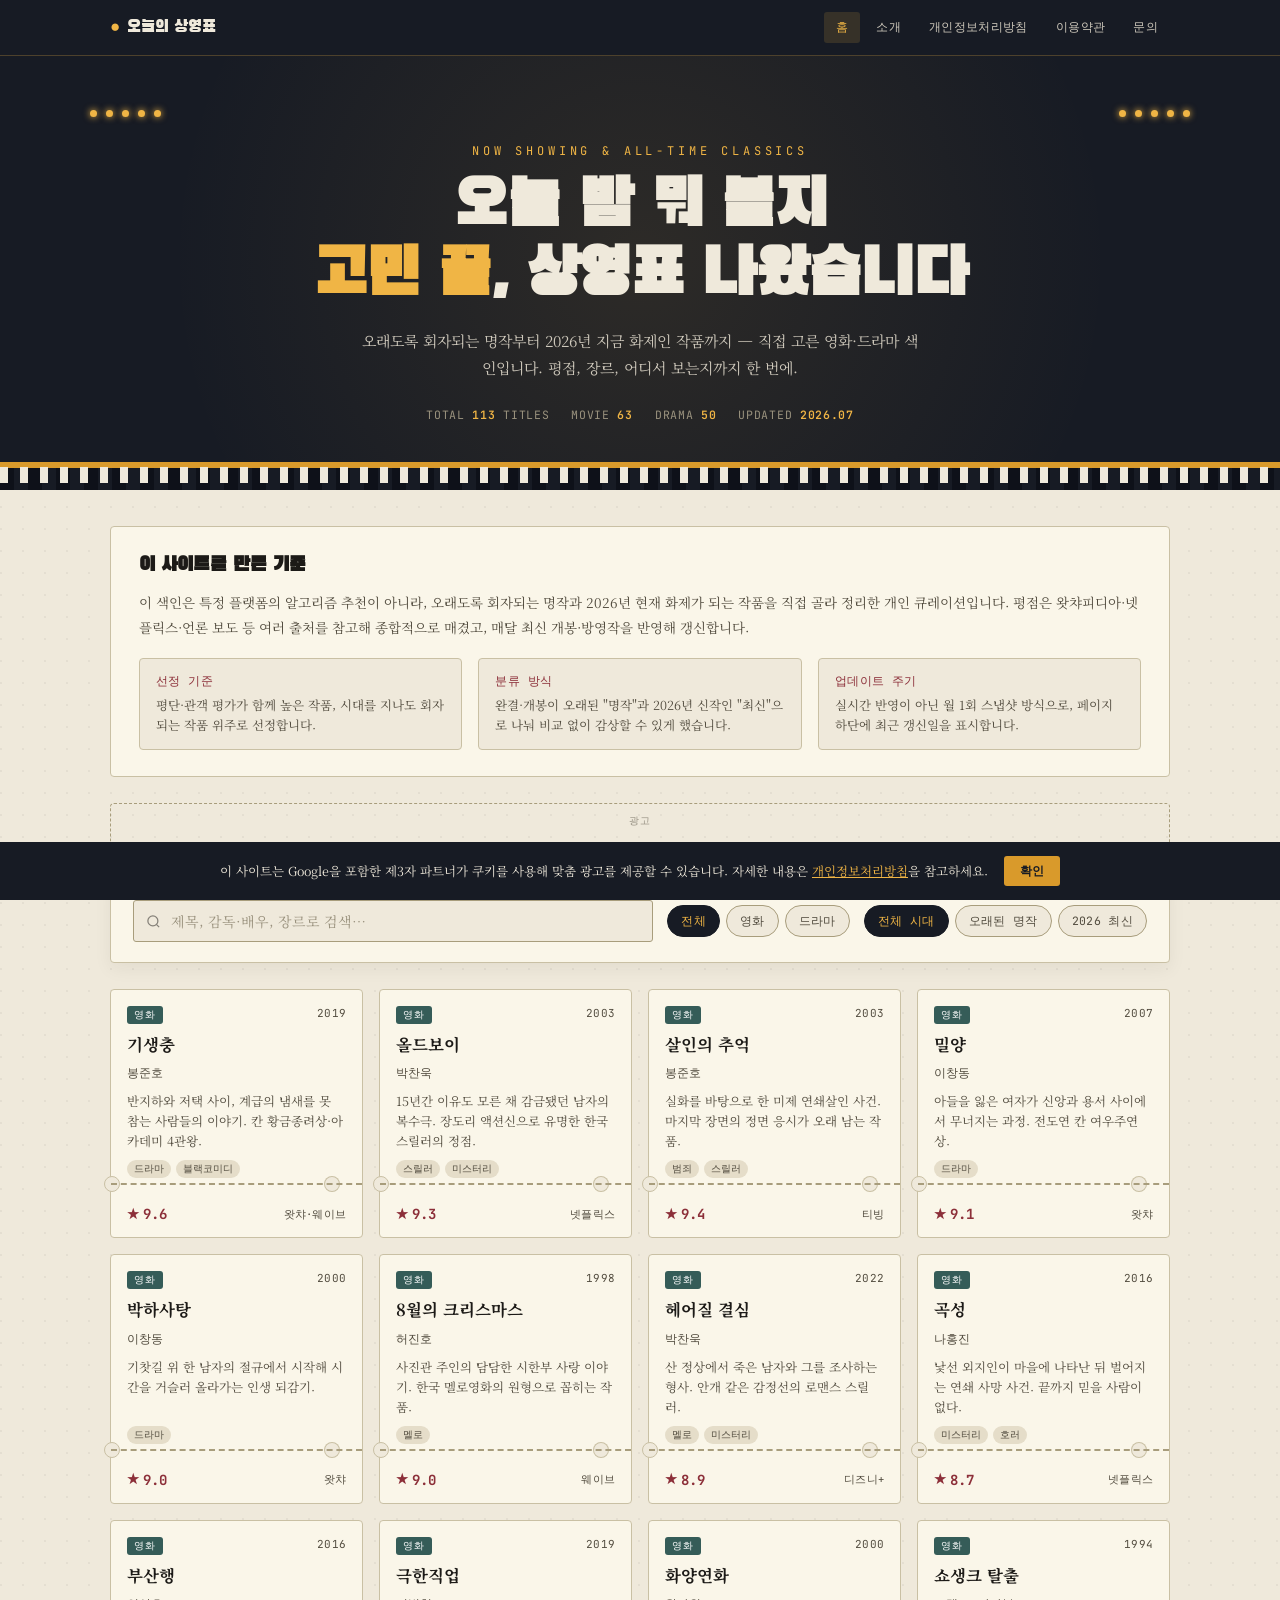
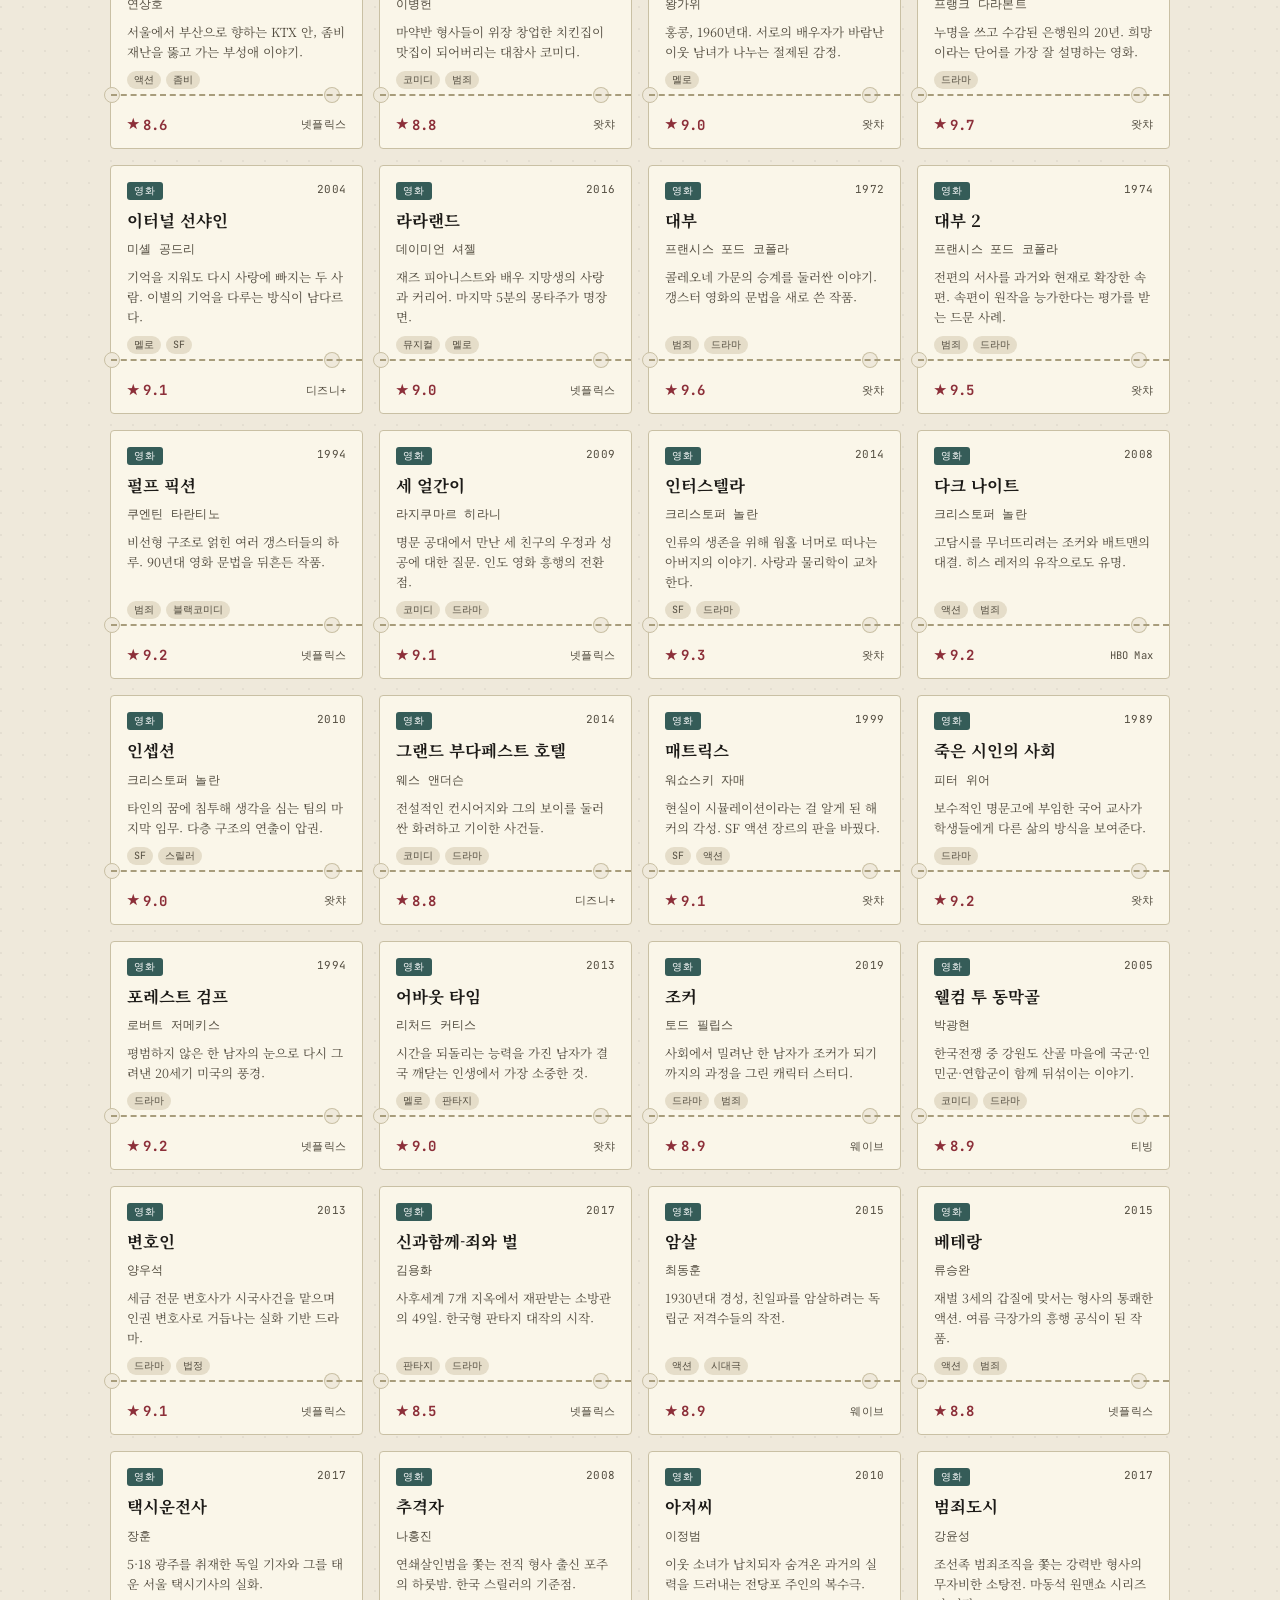
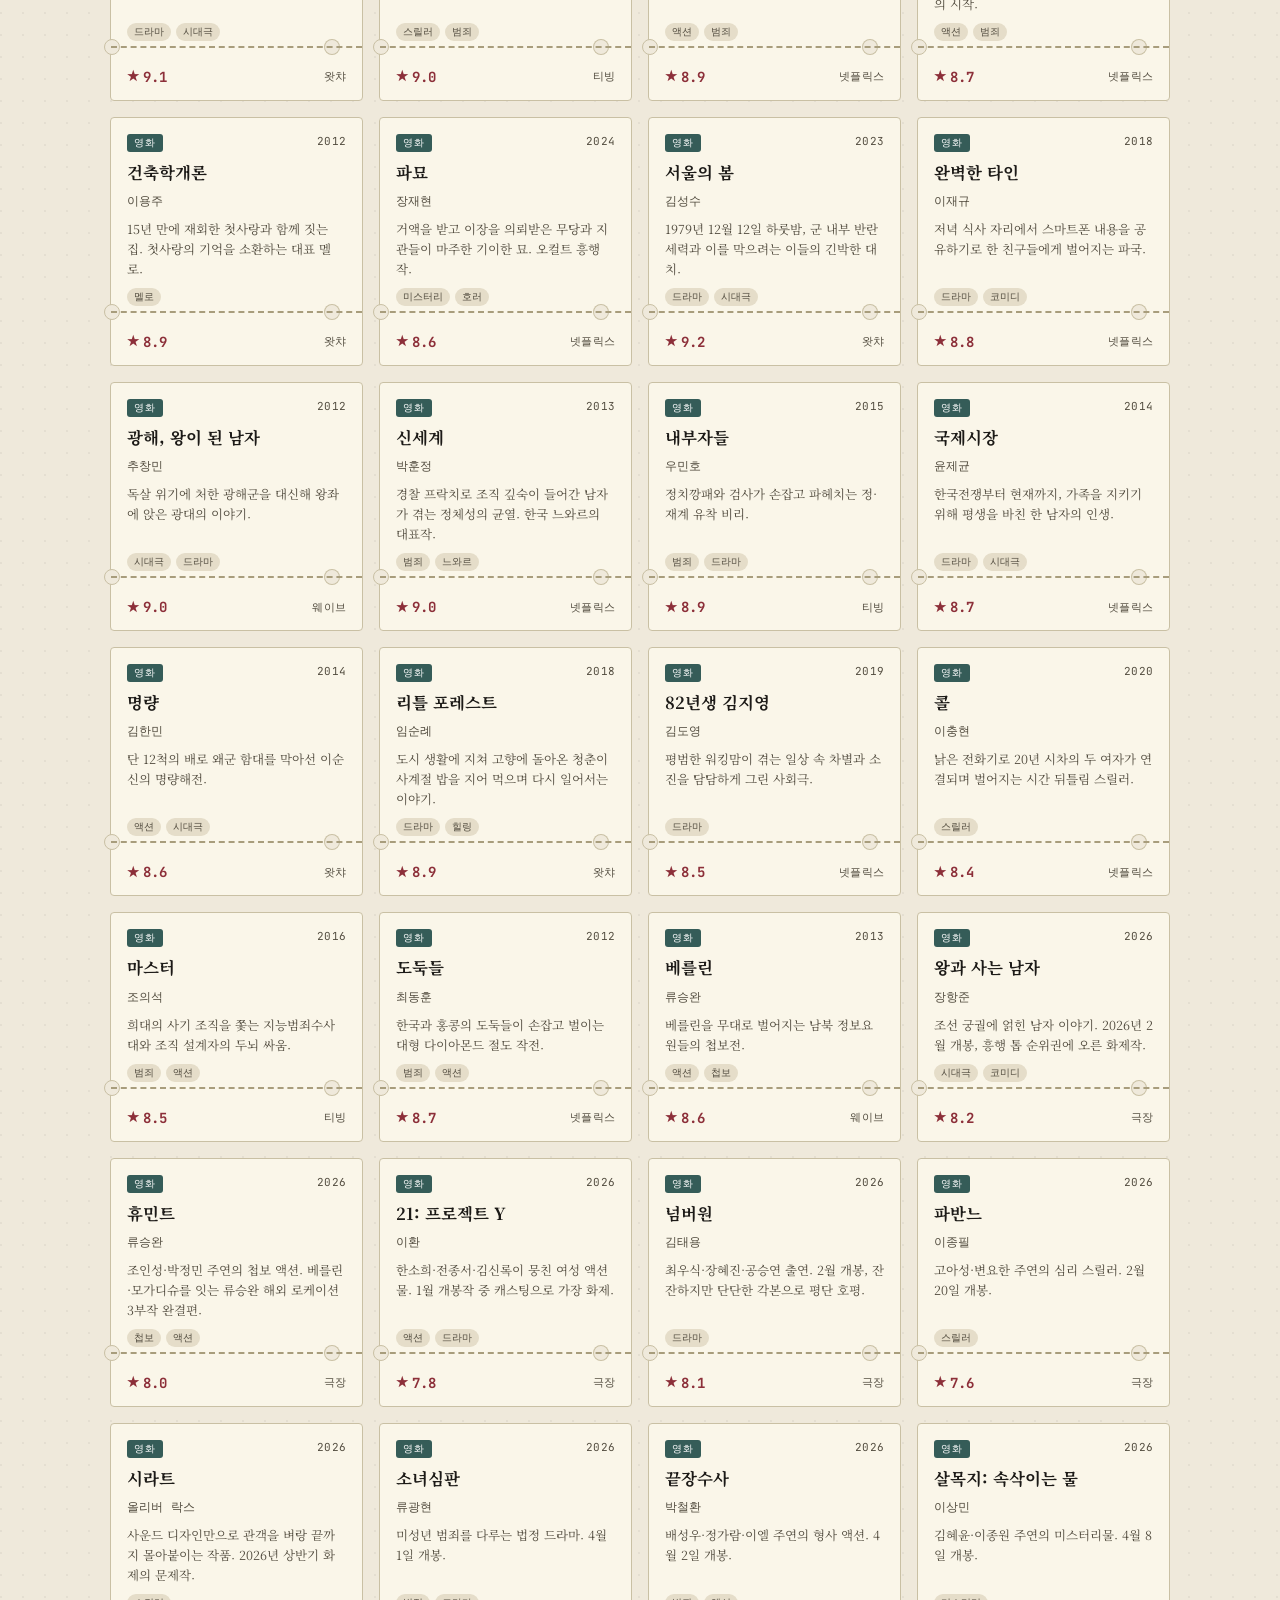
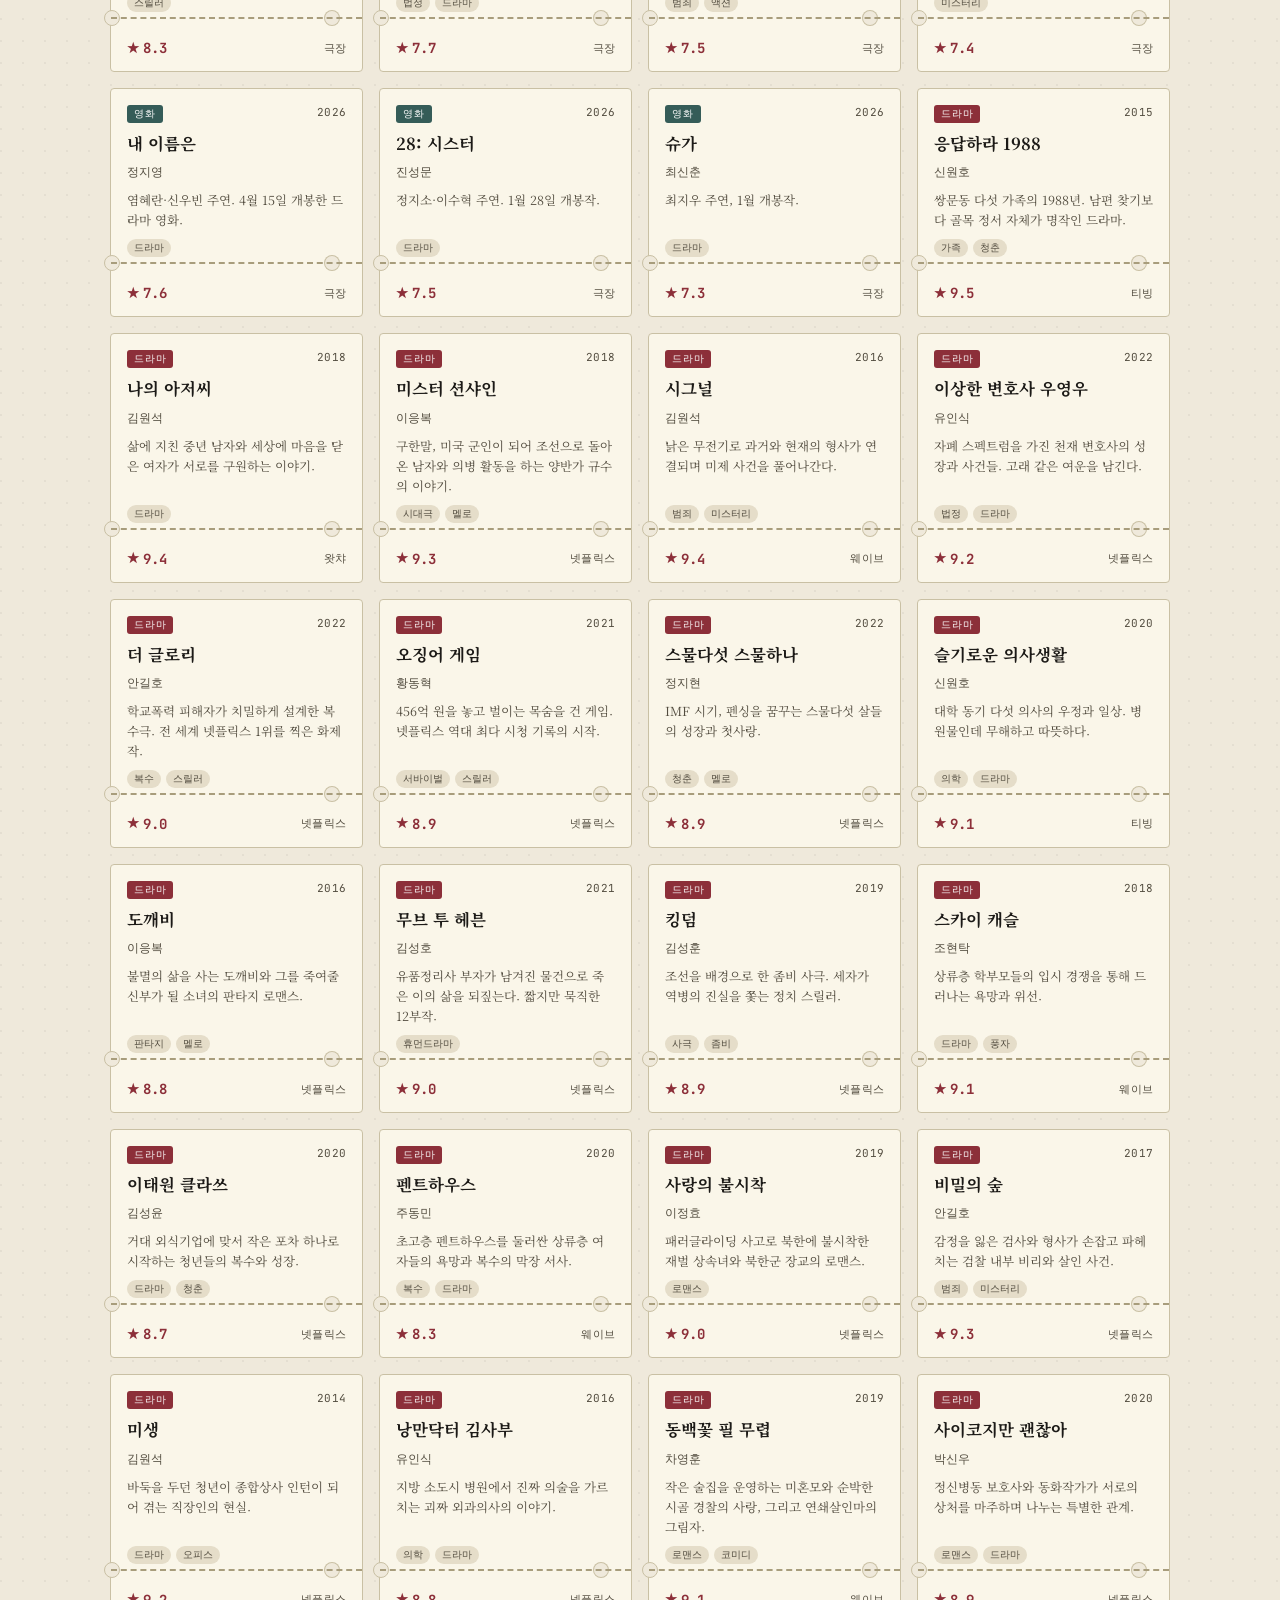
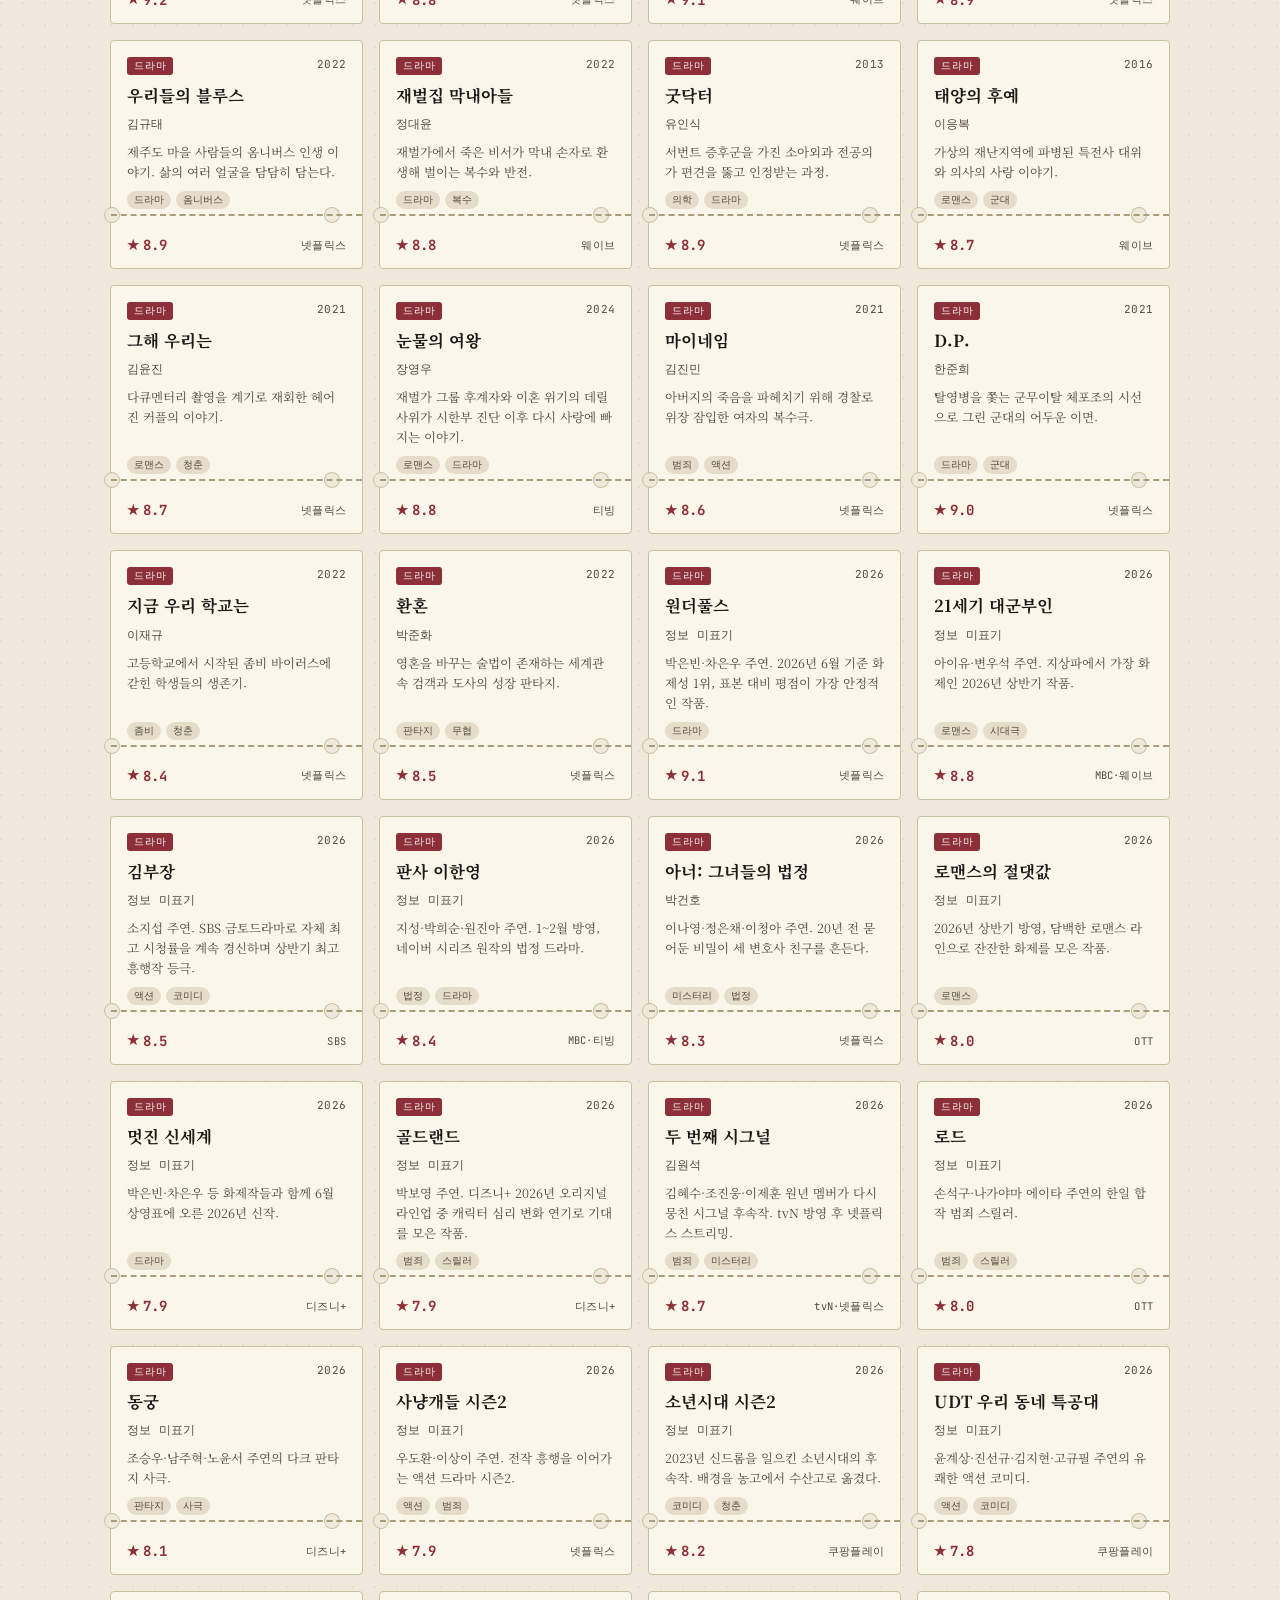
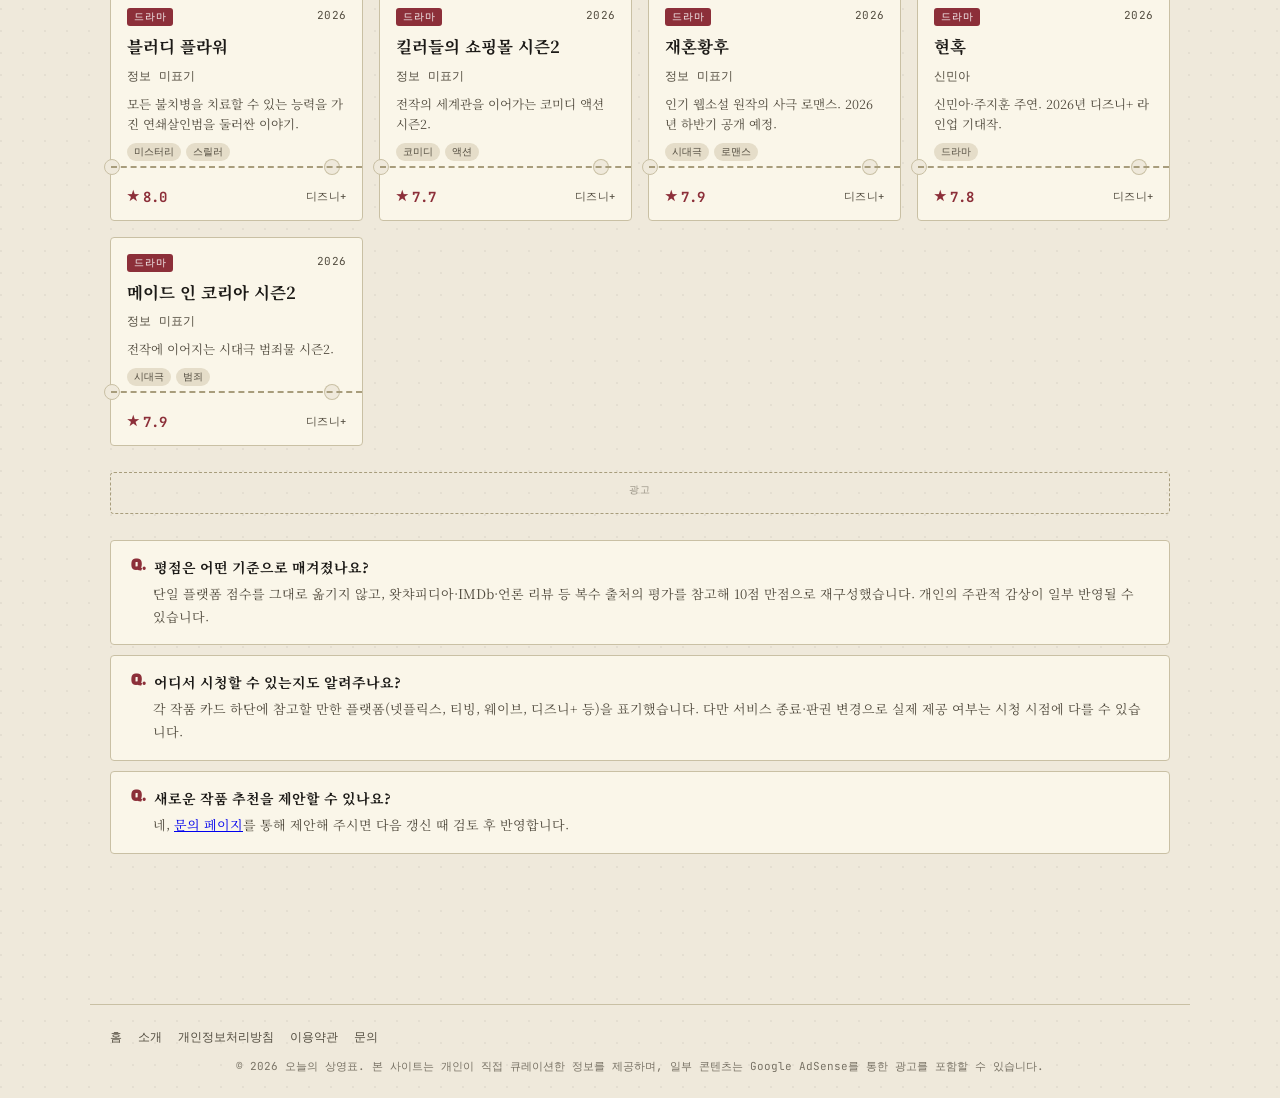
==== index.html @ 4937f239 "Add files via upload" ====
<!DOCTYPE html>
<html lang="ko">
<head>
<meta charset="UTF-8">
<meta name="viewport" content="width=device-width, initial-scale=1.0">
<title>오늘의 상영표 | 영화·드라마 추천 색인 — 명작부터 2026년 최신까지</title>
<meta name="description" content="기생충, 나의 아저씨 같은 명작부터 2026년 상반기 화제작까지, 영화·드라마 113편을 직접 골라 정리한 색인 카탈로그입니다. 평점, 장르, 시청 플랫폼까지 한눈에.">
<meta name="keywords" content="영화 추천, 드라마 추천, 명작 영화, 2026 드라마, 넷플릭스 추천, 볼만한 영화">
<meta name="robots" content="index, follow">
<link rel="canonical" href="https://your-domain.vercel.app/index.html">

<!-- Open Graph -->
<meta property="og:type" content="website">
<meta property="og:title" content="오늘의 상영표 | 영화·드라마 추천 색인 — 명작부터 2026년 최신까지">
<meta property="og:description" content="기생충, 나의 아저씨 같은 명작부터 2026년 상반기 화제작까지, 영화·드라마 113편을 직접 골라 정리한 색인 카탈로그입니다. 평점, 장르, 시청 플랫폼까지 한눈에.">
<meta property="og:url" content="https://your-domain.vercel.app/index.html">
<meta property="og:locale" content="ko_KR">
<meta property="og:site_name" content="오늘의 상영표">

<!-- Twitter Card -->
<meta name="twitter:card" content="summary">
<meta name="twitter:title" content="오늘의 상영표 | 영화·드라마 추천 색인 — 명작부터 2026년 최신까지">
<meta name="twitter:description" content="기생충, 나의 아저씨 같은 명작부터 2026년 상반기 화제작까지, 영화·드라마 113편을 직접 골라 정리한 색인 카탈로그입니다. 평점, 장르, 시청 플랫폼까지 한눈에.">

<!-- Google AdSense -->
<script async src="https://pagead2.googlesyndication.com/pagead/js/adsbygoogle.js?client=ca-pub-2557338953436433" crossorigin="anonymous"></script>

<!-- Naver Search Advisor: 사이트 등록 후 아래 content 값을 실제 발급 코드로 교체하세요 -->
<meta name="naver-site-verification" content="REPLACE_WITH_YOUR_NAVER_CODE">

<link rel="preconnect" href="https://fonts.googleapis.com">
<link href="https://fonts.googleapis.com/css2?family=Black+Han+Sans&family=Noto+Serif+KR:wght@400;500;600;700;900&family=JetBrains+Mono:wght@400;500;700&display=swap" rel="stylesheet">
<link rel="stylesheet" href="style.css">
</head>
<body>
<nav class="site-nav">
  <div class="site-nav-inner">
    <a class="brand" href="index.html"><span class="brand-dot">●</span>오늘의 상영표</a>
    <div class="links"><a class="current" href="index.html">홈</a><a class="" href="about.html">소개</a><a class="" href="privacy.html">개인정보처리방침</a><a class="" href="terms.html">이용약관</a><a class="" href="contact.html">문의</a></div>
  </div>
</nav>

<div class="marquee">
  <div class="bulb-row">
    <div class="bulbs">
      <div class="bulb"></div><div class="bulb"></div><div class="bulb"></div><div class="bulb"></div><div class="bulb"></div>
    </div>
    <div class="bulbs">
      <div class="bulb"></div><div class="bulb"></div><div class="bulb"></div><div class="bulb"></div><div class="bulb"></div>
    </div>
  </div>
  <div class="marquee-inner">
    <div class="marquee-eyebrow">NOW SHOWING &amp; ALL-TIME CLASSICS</div>
    <h1>오늘 밤 뭐 볼지<br><span>고민 끝</span>, 상영표 나왔습니다</h1>
    <p>오래도록 회자되는 명작부터 2026년 지금 화제인 작품까지 — 직접 고른 영화·드라마 색인입니다. 평점, 장르, 어디서 보는지까지 한 번에.</p>
    <div class="marquee-meta">
      <span>TOTAL <b id="metaTotal">0</b> TITLES</span>
      <span>MOVIE <b id="metaMovie">0</b></span>
      <span>DRAMA <b id="metaDrama">0</b></span>
      <span>UPDATED <b>2026.07</b></span>
    </div>
  </div>
</div>
<div class="filmstrip"></div>

<div class="wrap">

  <div class="intro-section">
    <h2>이 사이트를 만든 기준</h2>
    <p>이 색인은 특정 플랫폼의 알고리즘 추천이 아니라, 오래도록 회자되는 명작과 2026년 현재 화제가 되는 작품을 직접 골라 정리한 개인 큐레이션입니다. 평점은 왓챠피디아·넷플릭스·언론 보도 등 여러 출처를 참고해 종합적으로 매겼고, 매달 최신 개봉·방영작을 반영해 갱신합니다.</p>
    <div class="intro-grid">
      <div class="intro-card"><div class="ic-title">선정 기준</div><div class="ic-desc">평단·관객 평가가 함께 높은 작품, 시대를 지나도 회자되는 작품 위주로 선정합니다.</div></div>
      <div class="intro-card"><div class="ic-title">분류 방식</div><div class="ic-desc">완결·개봉이 오래된 "명작"과 2026년 신작인 "최신"으로 나눠 비교 없이 감상할 수 있게 했습니다.</div></div>
      <div class="intro-card"><div class="ic-title">업데이트 주기</div><div class="ic-desc">실시간 반영이 아닌 월 1회 스냅샷 방식으로, 페이지 하단에 최근 갱신일을 표시합니다.</div></div>
    </div>
  </div>

  <div class="ad-slot">
    <div class="ad-label">광고</div>
    <ins class="adsbygoogle"
         style="display:block"
         data-ad-client="ca-pub-2557338953436433"
         data-ad-slot="0000000000"
         data-ad-format="auto"
         data-full-width-responsive="true"></ins>
    <script>(adsbygoogle = window.adsbygoogle || []).push({});</script>
  </div>

  <div class="controls">
    <div class="controls-row">
      <div class="search-box">
        <svg width="15" height="15" viewBox="0 0 24 24" fill="none" stroke="currentColor" stroke-width="2"><circle cx="11" cy="11" r="8"/><path d="m21 21-4.35-4.35"/></svg>
        <input id="searchInput" type="text" placeholder="제목, 감독·배우, 장르로 검색…">
      </div>
      <div class="chip-group" id="kindChips">
        <div class="chip active" data-kind="all">전체</div>
        <div class="chip" data-kind="movie">영화</div>
        <div class="chip" data-kind="drama">드라마</div>
      </div>
      <div class="chip-group" id="eraChips">
        <div class="chip active" data-era="all">전체 시대</div>
        <div class="chip" data-era="classic">오래된 명작</div>
        <div class="chip" data-era="2026">2026 최신</div>
      </div>
    </div>
  </div>

  <div id="results"></div>

  <div class="ad-slot">
    <div class="ad-label">광고</div>
    <ins class="adsbygoogle"
         style="display:block"
         data-ad-client="ca-pub-2557338953436433"
         data-ad-slot="0000000000"
         data-ad-format="auto"
         data-full-width-responsive="true"></ins>
    <script>(adsbygoogle = window.adsbygoogle || []).push({});</script>
  </div>
  <div class="faq-section">
    <div class="faq-item">
      <div class="q"><span class="qmark">Q.</span>평점은 어떤 기준으로 매겨졌나요?</div>
      <div class="a">단일 플랫폼 점수를 그대로 옮기지 않고, 왓챠피디아·IMDb·언론 리뷰 등 복수 출처의 평가를 참고해 10점 만점으로 재구성했습니다. 개인의 주관적 감상이 일부 반영될 수 있습니다.</div>
    </div>
    <div class="faq-item">
      <div class="q"><span class="qmark">Q.</span>어디서 시청할 수 있는지도 알려주나요?</div>
      <div class="a">각 작품 카드 하단에 참고할 만한 플랫폼(넷플릭스, 티빙, 웨이브, 디즈니+ 등)을 표기했습니다. 다만 서비스 종료·판권 변경으로 실제 제공 여부는 시청 시점에 다를 수 있습니다.</div>
    </div>
    <div class="faq-item">
      <div class="q"><span class="qmark">Q.</span>새로운 작품 추천을 제안할 수 있나요?</div>
      <div class="a">네, <a href="contact.html">문의 페이지</a>를 통해 제안해 주시면 다음 갱신 때 검토 후 반영합니다.</div>
    </div>
  </div>

</div>

<footer class="site-footer">
  <div class="foot-links">
    <a href="index.html">홈</a>
    <a href="about.html">소개</a>
    <a href="privacy.html">개인정보처리방침</a>
    <a href="terms.html">이용약관</a>
    <a href="contact.html">문의</a>
  </div>
  <div class="copy">© 2026 오늘의 상영표. 본 사이트는 개인이 직접 큐레이션한 정보를 제공하며, 일부 콘텐츠는 Google AdSense를 통한 광고를 포함할 수 있습니다.</div>
</footer>

<div class="cookie-banner" id="cookieBanner">
  <span>이 사이트는 Google을 포함한 제3자 파트너가 쿠키를 사용해 맞춤 광고를 제공할 수 있습니다. 자세한 내용은 <a href="privacy.html">개인정보처리방침</a>을 참고하세요.</span>
  <button id="cookieAccept">확인</button>
</div>
<script>
(function(){
  if(!localStorage.getItem('cookieConsentAck')){
    document.getElementById('cookieBanner').classList.add('show');
  }
  document.getElementById('cookieAccept').addEventListener('click', function(){
    localStorage.setItem('cookieConsentAck','1');
    document.getElementById('cookieBanner').classList.remove('show');
  });
})();
</script>
<script>
const TITLES = [
  {kind:"movie", era:"classic", title:"기생충", year:2019, by:"봉준호", genres:["드라마", "블랙코미디"], desc:"반지하와 저택 사이, 계급의 냄새를 못 참는 사람들의 이야기. 칸 황금종려상·아카데미 4관왕.", rating:9.6, plat:"왓챠·웨이브"},
  {kind:"movie", era:"classic", title:"올드보이", year:2003, by:"박찬욱", genres:["스릴러", "미스터리"], desc:"15년간 이유도 모른 채 감금됐던 남자의 복수극. 장도리 액션신으로 유명한 한국 스릴러의 정점.", rating:9.3, plat:"넷플릭스"},
  {kind:"movie", era:"classic", title:"살인의 추억", year:2003, by:"봉준호", genres:["범죄", "스릴러"], desc:"실화를 바탕으로 한 미제 연쇄살인 사건. 마지막 장면의 정면 응시가 오래 남는 작품.", rating:9.4, plat:"티빙"},
  {kind:"movie", era:"classic", title:"밀양", year:2007, by:"이창동", genres:["드라마"], desc:"아들을 잃은 여자가 신앙과 용서 사이에서 무너지는 과정. 전도연 칸 여우주연상.", rating:9.1, plat:"왓챠"},
  {kind:"movie", era:"classic", title:"박하사탕", year:2000, by:"이창동", genres:["드라마"], desc:"기찻길 위 한 남자의 절규에서 시작해 시간을 거슬러 올라가는 인생 되감기.", rating:9.0, plat:"왓챠"},
  {kind:"movie", era:"classic", title:"8월의 크리스마스", year:1998, by:"허진호", genres:["멜로"], desc:"사진관 주인의 담담한 시한부 사랑 이야기. 한국 멜로영화의 원형으로 꼽히는 작품.", rating:9.0, plat:"웨이브"},
  {kind:"movie", era:"classic", title:"헤어질 결심", year:2022, by:"박찬욱", genres:["멜로", "미스터리"], desc:"산 정상에서 죽은 남자와 그를 조사하는 형사. 안개 같은 감정선의 로맨스 스릴러.", rating:8.9, plat:"디즈니+"},
  {kind:"movie", era:"classic", title:"곡성", year:2016, by:"나홍진", genres:["미스터리", "호러"], desc:"낯선 외지인이 마을에 나타난 뒤 벌어지는 연쇄 사망 사건. 끝까지 믿을 사람이 없다.", rating:8.7, plat:"넷플릭스"},
  {kind:"movie", era:"classic", title:"부산행", year:2016, by:"연상호", genres:["액션", "좀비"], desc:"서울에서 부산으로 향하는 KTX 안, 좀비 재난을 뚫고 가는 부성애 이야기.", rating:8.6, plat:"넷플릭스"},
  {kind:"movie", era:"classic", title:"극한직업", year:2019, by:"이병헌", genres:["코미디", "범죄"], desc:"마약반 형사들이 위장 창업한 치킨집이 맛집이 되어버리는 대참사 코미디.", rating:8.8, plat:"왓챠"},
  {kind:"movie", era:"classic", title:"화양연화", year:2000, by:"왕가위", genres:["멜로"], desc:"홍콩, 1960년대. 서로의 배우자가 바람난 이웃 남녀가 나누는 절제된 감정.", rating:9.0, plat:"왓챠"},
  {kind:"movie", era:"classic", title:"쇼생크 탈출", year:1994, by:"프랭크 다라본트", genres:["드라마"], desc:"누명을 쓰고 수감된 은행원의 20년. 희망이라는 단어를 가장 잘 설명하는 영화.", rating:9.7, plat:"왓챠"},
  {kind:"movie", era:"classic", title:"이터널 선샤인", year:2004, by:"미셸 공드리", genres:["멜로", "SF"], desc:"기억을 지워도 다시 사랑에 빠지는 두 사람. 이별의 기억을 다루는 방식이 남다르다.", rating:9.1, plat:"디즈니+"},
  {kind:"movie", era:"classic", title:"라라랜드", year:2016, by:"데이미언 셔젤", genres:["뮤지컬", "멜로"], desc:"재즈 피아니스트와 배우 지망생의 사랑과 커리어. 마지막 5분의 몽타주가 명장면.", rating:9.0, plat:"넷플릭스"},
  {kind:"movie", era:"classic", title:"대부", year:1972, by:"프랜시스 포드 코폴라", genres:["범죄", "드라마"], desc:"콜레오네 가문의 승계를 둘러싼 이야기. 갱스터 영화의 문법을 새로 쓴 작품.", rating:9.6, plat:"왓챠"},
  {kind:"movie", era:"classic", title:"대부 2", year:1974, by:"프랜시스 포드 코폴라", genres:["범죄", "드라마"], desc:"전편의 서사를 과거와 현재로 확장한 속편. 속편이 원작을 능가한다는 평가를 받는 드문 사례.", rating:9.5, plat:"왓챠"},
  {kind:"movie", era:"classic", title:"펄프 픽션", year:1994, by:"쿠엔틴 타란티노", genres:["범죄", "블랙코미디"], desc:"비선형 구조로 얽힌 여러 갱스터들의 하루. 90년대 영화 문법을 뒤흔든 작품.", rating:9.2, plat:"넷플릭스"},
  {kind:"movie", era:"classic", title:"세 얼간이", year:2009, by:"라지쿠마르 히라니", genres:["코미디", "드라마"], desc:"명문 공대에서 만난 세 친구의 우정과 성공에 대한 질문. 인도 영화 흥행의 전환점.", rating:9.1, plat:"넷플릭스"},
  {kind:"movie", era:"classic", title:"인터스텔라", year:2014, by:"크리스토퍼 놀란", genres:["SF", "드라마"], desc:"인류의 생존을 위해 웜홀 너머로 떠나는 아버지의 이야기. 사랑과 물리학이 교차한다.", rating:9.3, plat:"왓챠"},
  {kind:"movie", era:"classic", title:"다크 나이트", year:2008, by:"크리스토퍼 놀란", genres:["액션", "범죄"], desc:"고담시를 무너뜨리려는 조커와 배트맨의 대결. 히스 레저의 유작으로도 유명.", rating:9.2, plat:"HBO Max"},
  {kind:"movie", era:"classic", title:"인셉션", year:2010, by:"크리스토퍼 놀란", genres:["SF", "스릴러"], desc:"타인의 꿈에 침투해 생각을 심는 팀의 마지막 임무. 다층 구조의 연출이 압권.", rating:9.0, plat:"왓챠"},
  {kind:"movie", era:"classic", title:"그랜드 부다페스트 호텔", year:2014, by:"웨스 앤더슨", genres:["코미디", "드라마"], desc:"전설적인 컨시어지와 그의 보이를 둘러싼 화려하고 기이한 사건들.", rating:8.8, plat:"디즈니+"},
  {kind:"movie", era:"classic", title:"매트릭스", year:1999, by:"워쇼스키 자매", genres:["SF", "액션"], desc:"현실이 시뮬레이션이라는 걸 알게 된 해커의 각성. SF 액션 장르의 판을 바꿨다.", rating:9.1, plat:"왓챠"},
  {kind:"movie", era:"classic", title:"죽은 시인의 사회", year:1989, by:"피터 위어", genres:["드라마"], desc:"보수적인 명문고에 부임한 국어 교사가 학생들에게 다른 삶의 방식을 보여준다.", rating:9.2, plat:"왓챠"},
  {kind:"movie", era:"classic", title:"포레스트 검프", year:1994, by:"로버트 저메키스", genres:["드라마"], desc:"평범하지 않은 한 남자의 눈으로 다시 그려낸 20세기 미국의 풍경.", rating:9.2, plat:"넷플릭스"},
  {kind:"movie", era:"classic", title:"어바웃 타임", year:2013, by:"리처드 커티스", genres:["멜로", "판타지"], desc:"시간을 되돌리는 능력을 가진 남자가 결국 깨닫는 인생에서 가장 소중한 것.", rating:9.0, plat:"왓챠"},
  {kind:"movie", era:"classic", title:"조커", year:2019, by:"토드 필립스", genres:["드라마", "범죄"], desc:"사회에서 밀려난 한 남자가 조커가 되기까지의 과정을 그린 캐릭터 스터디.", rating:8.9, plat:"웨이브"},
  {kind:"movie", era:"classic", title:"웰컴 투 동막골", year:2005, by:"박광현", genres:["코미디", "드라마"], desc:"한국전쟁 중 강원도 산골 마을에 국군·인민군·연합군이 함께 뒤섞이는 이야기.", rating:8.9, plat:"티빙"},
  {kind:"movie", era:"classic", title:"변호인", year:2013, by:"양우석", genres:["드라마", "법정"], desc:"세금 전문 변호사가 시국사건을 맡으며 인권 변호사로 거듭나는 실화 기반 드라마.", rating:9.1, plat:"넷플릭스"},
  {kind:"movie", era:"classic", title:"신과함께-죄와 벌", year:2017, by:"김용화", genres:["판타지", "드라마"], desc:"사후세계 7개 지옥에서 재판받는 소방관의 49일. 한국형 판타지 대작의 시작.", rating:8.5, plat:"넷플릭스"},
  {kind:"movie", era:"classic", title:"암살", year:2015, by:"최동훈", genres:["액션", "시대극"], desc:"1930년대 경성, 친일파를 암살하려는 독립군 저격수들의 작전.", rating:8.9, plat:"웨이브"},
  {kind:"movie", era:"classic", title:"베테랑", year:2015, by:"류승완", genres:["액션", "범죄"], desc:"재벌 3세의 갑질에 맞서는 형사의 통쾌한 액션. 여름 극장가의 흥행 공식이 된 작품.", rating:8.8, plat:"넷플릭스"},
  {kind:"movie", era:"classic", title:"택시운전사", year:2017, by:"장훈", genres:["드라마", "시대극"], desc:"5·18 광주를 취재한 독일 기자와 그를 태운 서울 택시기사의 실화.", rating:9.1, plat:"왓챠"},
  {kind:"movie", era:"classic", title:"추격자", year:2008, by:"나홍진", genres:["스릴러", "범죄"], desc:"연쇄살인범을 쫓는 전직 형사 출신 포주의 하룻밤. 한국 스릴러의 기준점.", rating:9.0, plat:"티빙"},
  {kind:"movie", era:"classic", title:"아저씨", year:2010, by:"이정범", genres:["액션", "범죄"], desc:"이웃 소녀가 납치되자 숨겨온 과거의 실력을 드러내는 전당포 주인의 복수극.", rating:8.9, plat:"넷플릭스"},
  {kind:"movie", era:"classic", title:"범죄도시", year:2017, by:"강윤성", genres:["액션", "범죄"], desc:"조선족 범죄조직을 쫓는 강력반 형사의 무자비한 소탕전. 마동석 원맨쇼 시리즈의 시작.", rating:8.7, plat:"넷플릭스"},
  {kind:"movie", era:"classic", title:"건축학개론", year:2012, by:"이용주", genres:["멜로"], desc:"15년 만에 재회한 첫사랑과 함께 짓는 집. 첫사랑의 기억을 소환하는 대표 멜로.", rating:8.9, plat:"왓챠"},
  {kind:"movie", era:"classic", title:"파묘", year:2024, by:"장재현", genres:["미스터리", "호러"], desc:"거액을 받고 이장을 의뢰받은 무당과 지관들이 마주한 기이한 묘. 오컬트 흥행작.", rating:8.6, plat:"넷플릭스"},
  {kind:"movie", era:"classic", title:"서울의 봄", year:2023, by:"김성수", genres:["드라마", "시대극"], desc:"1979년 12월 12일 하룻밤, 군 내부 반란 세력과 이를 막으려는 이들의 긴박한 대치.", rating:9.2, plat:"왓챠"},
  {kind:"movie", era:"classic", title:"완벽한 타인", year:2018, by:"이재규", genres:["드라마", "코미디"], desc:"저녁 식사 자리에서 스마트폰 내용을 공유하기로 한 친구들에게 벌어지는 파국.", rating:8.8, plat:"넷플릭스"},
  {kind:"movie", era:"classic", title:"광해, 왕이 된 남자", year:2012, by:"추창민", genres:["시대극", "드라마"], desc:"독살 위기에 처한 광해군을 대신해 왕좌에 앉은 광대의 이야기.", rating:9.0, plat:"웨이브"},
  {kind:"movie", era:"classic", title:"신세계", year:2013, by:"박훈정", genres:["범죄", "느와르"], desc:"경찰 프락치로 조직 깊숙이 들어간 남자가 겪는 정체성의 균열. 한국 느와르의 대표작.", rating:9.0, plat:"넷플릭스"},
  {kind:"movie", era:"classic", title:"내부자들", year:2015, by:"우민호", genres:["범죄", "드라마"], desc:"정치깡패와 검사가 손잡고 파헤치는 정·재계 유착 비리.", rating:8.9, plat:"티빙"},
  {kind:"movie", era:"classic", title:"국제시장", year:2014, by:"윤제균", genres:["드라마", "시대극"], desc:"한국전쟁부터 현재까지, 가족을 지키기 위해 평생을 바친 한 남자의 인생.", rating:8.7, plat:"넷플릭스"},
  {kind:"movie", era:"classic", title:"명량", year:2014, by:"김한민", genres:["액션", "시대극"], desc:"단 12척의 배로 왜군 함대를 막아선 이순신의 명량해전.", rating:8.6, plat:"왓챠"},
  {kind:"movie", era:"classic", title:"리틀 포레스트", year:2018, by:"임순례", genres:["드라마", "힐링"], desc:"도시 생활에 지쳐 고향에 돌아온 청춘이 사계절 밥을 지어 먹으며 다시 일어서는 이야기.", rating:8.9, plat:"왓챠"},
  {kind:"movie", era:"classic", title:"82년생 김지영", year:2019, by:"김도영", genres:["드라마"], desc:"평범한 워킹맘이 겪는 일상 속 차별과 소진을 담담하게 그린 사회극.", rating:8.5, plat:"넷플릭스"},
  {kind:"movie", era:"classic", title:"콜", year:2020, by:"이충현", genres:["스릴러"], desc:"낡은 전화기로 20년 시차의 두 여자가 연결되며 벌어지는 시간 뒤틀림 스릴러.", rating:8.4, plat:"넷플릭스"},
  {kind:"movie", era:"classic", title:"마스터", year:2016, by:"조의석", genres:["범죄", "액션"], desc:"희대의 사기 조직을 쫓는 지능범죄수사대와 조직 설계자의 두뇌 싸움.", rating:8.5, plat:"티빙"},
  {kind:"movie", era:"classic", title:"도둑들", year:2012, by:"최동훈", genres:["범죄", "액션"], desc:"한국과 홍콩의 도둑들이 손잡고 벌이는 대형 다이아몬드 절도 작전.", rating:8.7, plat:"넷플릭스"},
  {kind:"movie", era:"classic", title:"베를린", year:2013, by:"류승완", genres:["액션", "첩보"], desc:"베를린을 무대로 벌어지는 남북 정보요원들의 첩보전.", rating:8.6, plat:"웨이브"},
  {kind:"movie", era:"2026", title:"왕과 사는 남자", year:2026, by:"장항준", genres:["시대극", "코미디"], desc:"조선 궁궐에 얽힌 남자 이야기. 2026년 2월 개봉, 흥행 톱 순위권에 오른 화제작.", rating:8.2, plat:"극장"},
  {kind:"movie", era:"2026", title:"휴민트", year:2026, by:"류승완", genres:["첩보", "액션"], desc:"조인성·박정민 주연의 첩보 액션. 베를린·모가디슈를 잇는 류승완 해외 로케이션 3부작 완결편.", rating:8.0, plat:"극장"},
  {kind:"movie", era:"2026", title:"21: 프로젝트 Y", year:2026, by:"이환", genres:["액션", "드라마"], desc:"한소희·전종서·김신록이 뭉친 여성 액션물. 1월 개봉작 중 캐스팅으로 가장 화제.", rating:7.8, plat:"극장"},
  {kind:"movie", era:"2026", title:"넘버원", year:2026, by:"김태용", genres:["드라마"], desc:"최우식·장혜진·공승연 출연. 2월 개봉, 잔잔하지만 단단한 각본으로 평단 호평.", rating:8.1, plat:"극장"},
  {kind:"movie", era:"2026", title:"파반느", year:2026, by:"이종필", genres:["스릴러"], desc:"고아성·변요한 주연의 심리 스릴러. 2월 20일 개봉.", rating:7.6, plat:"극장"},
  {kind:"movie", era:"2026", title:"시라트", year:2026, by:"올리버 락스", genres:["스릴러"], desc:"사운드 디자인만으로 관객을 벼랑 끝까지 몰아붙이는 작품. 2026년 상반기 화제의 문제작.", rating:8.3, plat:"극장"},
  {kind:"movie", era:"2026", title:"소녀심판", year:2026, by:"류광현", genres:["법정", "드라마"], desc:"미성년 범죄를 다루는 법정 드라마. 4월 1일 개봉.", rating:7.7, plat:"극장"},
  {kind:"movie", era:"2026", title:"끝장수사", year:2026, by:"박철환", genres:["범죄", "액션"], desc:"배성우·정가람·이엘 주연의 형사 액션. 4월 2일 개봉.", rating:7.5, plat:"극장"},
  {kind:"movie", era:"2026", title:"살목지: 속삭이는 물", year:2026, by:"이상민", genres:["미스터리"], desc:"김혜윤·이종원 주연의 미스터리물. 4월 8일 개봉.", rating:7.4, plat:"극장"},
  {kind:"movie", era:"2026", title:"내 이름은", year:2026, by:"정지영", genres:["드라마"], desc:"염혜란·신우빈 주연. 4월 15일 개봉한 드라마 영화.", rating:7.6, plat:"극장"},
  {kind:"movie", era:"2026", title:"28: 시스터", year:2026, by:"진성문", genres:["드라마"], desc:"정지소·이수혁 주연. 1월 28일 개봉작.", rating:7.5, plat:"극장"},
  {kind:"movie", era:"2026", title:"슈가", year:2026, by:"최신춘", genres:["드라마"], desc:"최지우 주연, 1월 개봉작.", rating:7.3, plat:"극장"},
  {kind:"drama", era:"classic", title:"응답하라 1988", year:2015, by:"신원호", genres:["가족", "청춘"], desc:"쌍문동 다섯 가족의 1988년. 남편 찾기보다 골목 정서 자체가 명작인 드라마.", rating:9.5, plat:"티빙"},
  {kind:"drama", era:"classic", title:"나의 아저씨", year:2018, by:"김원석", genres:["드라마"], desc:"삶에 지친 중년 남자와 세상에 마음을 닫은 여자가 서로를 구원하는 이야기.", rating:9.4, plat:"왓챠"},
  {kind:"drama", era:"classic", title:"미스터 션샤인", year:2018, by:"이응복", genres:["시대극", "멜로"], desc:"구한말, 미국 군인이 되어 조선으로 돌아온 남자와 의병 활동을 하는 양반가 규수의 이야기.", rating:9.3, plat:"넷플릭스"},
  {kind:"drama", era:"classic", title:"시그널", year:2016, by:"김원석", genres:["범죄", "미스터리"], desc:"낡은 무전기로 과거와 현재의 형사가 연결되며 미제 사건을 풀어나간다.", rating:9.4, plat:"웨이브"},
  {kind:"drama", era:"classic", title:"이상한 변호사 우영우", year:2022, by:"유인식", genres:["법정", "드라마"], desc:"자폐 스펙트럼을 가진 천재 변호사의 성장과 사건들. 고래 같은 여운을 남긴다.", rating:9.2, plat:"넷플릭스"},
  {kind:"drama", era:"classic", title:"더 글로리", year:2022, by:"안길호", genres:["복수", "스릴러"], desc:"학교폭력 피해자가 치밀하게 설계한 복수극. 전 세계 넷플릭스 1위를 찍은 화제작.", rating:9.0, plat:"넷플릭스"},
  {kind:"drama", era:"classic", title:"오징어 게임", year:2021, by:"황동혁", genres:["서바이벌", "스릴러"], desc:"456억 원을 놓고 벌이는 목숨을 건 게임. 넷플릭스 역대 최다 시청 기록의 시작.", rating:8.9, plat:"넷플릭스"},
  {kind:"drama", era:"classic", title:"스물다섯 스물하나", year:2022, by:"정지현", genres:["청춘", "멜로"], desc:"IMF 시기, 펜싱을 꿈꾸는 스물다섯 살들의 성장과 첫사랑.", rating:8.9, plat:"넷플릭스"},
  {kind:"drama", era:"classic", title:"슬기로운 의사생활", year:2020, by:"신원호", genres:["의학", "드라마"], desc:"대학 동기 다섯 의사의 우정과 일상. 병원물인데 무해하고 따뜻하다.", rating:9.1, plat:"티빙"},
  {kind:"drama", era:"classic", title:"도깨비", year:2016, by:"이응복", genres:["판타지", "멜로"], desc:"불멸의 삶을 사는 도깨비와 그를 죽여줄 신부가 될 소녀의 판타지 로맨스.", rating:8.8, plat:"넷플릭스"},
  {kind:"drama", era:"classic", title:"무브 투 헤븐", year:2021, by:"김성호", genres:["휴먼드라마"], desc:"유품정리사 부자가 남겨진 물건으로 죽은 이의 삶을 되짚는다. 짧지만 묵직한 12부작.", rating:9.0, plat:"넷플릭스"},
  {kind:"drama", era:"classic", title:"킹덤", year:2019, by:"김성훈", genres:["사극", "좀비"], desc:"조선을 배경으로 한 좀비 사극. 세자가 역병의 진실을 쫓는 정치 스릴러.", rating:8.9, plat:"넷플릭스"},
  {kind:"drama", era:"classic", title:"스카이 캐슬", year:2018, by:"조현탁", genres:["드라마", "풍자"], desc:"상류층 학부모들의 입시 경쟁을 통해 드러나는 욕망과 위선.", rating:9.1, plat:"웨이브"},
  {kind:"drama", era:"classic", title:"이태원 클라쓰", year:2020, by:"김성윤", genres:["드라마", "청춘"], desc:"거대 외식기업에 맞서 작은 포차 하나로 시작하는 청년들의 복수와 성장.", rating:8.7, plat:"넷플릭스"},
  {kind:"drama", era:"classic", title:"펜트하우스", year:2020, by:"주동민", genres:["복수", "드라마"], desc:"초고층 펜트하우스를 둘러싼 상류층 여자들의 욕망과 복수의 막장 서사.", rating:8.3, plat:"웨이브"},
  {kind:"drama", era:"classic", title:"사랑의 불시착", year:2019, by:"이정효", genres:["로맨스"], desc:"패러글라이딩 사고로 북한에 불시착한 재벌 상속녀와 북한군 장교의 로맨스.", rating:9.0, plat:"넷플릭스"},
  {kind:"drama", era:"classic", title:"비밀의 숲", year:2017, by:"안길호", genres:["범죄", "미스터리"], desc:"감정을 잃은 검사와 형사가 손잡고 파헤치는 검찰 내부 비리와 살인 사건.", rating:9.3, plat:"넷플릭스"},
  {kind:"drama", era:"classic", title:"미생", year:2014, by:"김원석", genres:["드라마", "오피스"], desc:"바둑을 두던 청년이 종합상사 인턴이 되어 겪는 직장인의 현실.", rating:9.2, plat:"넷플릭스"},
  {kind:"drama", era:"classic", title:"낭만닥터 김사부", year:2016, by:"유인식", genres:["의학", "드라마"], desc:"지방 소도시 병원에서 진짜 의술을 가르치는 괴짜 외과의사의 이야기.", rating:8.8, plat:"넷플릭스"},
  {kind:"drama", era:"classic", title:"동백꽃 필 무렵", year:2019, by:"차영훈", genres:["로맨스", "코미디"], desc:"작은 술집을 운영하는 미혼모와 순박한 시골 경찰의 사랑, 그리고 연쇄살인마의 그림자.", rating:9.1, plat:"웨이브"},
  {kind:"drama", era:"classic", title:"사이코지만 괜찮아", year:2020, by:"박신우", genres:["로맨스", "드라마"], desc:"정신병동 보호사와 동화작가가 서로의 상처를 마주하며 나누는 특별한 관계.", rating:8.9, plat:"넷플릭스"},
  {kind:"drama", era:"classic", title:"우리들의 블루스", year:2022, by:"김규태", genres:["드라마", "옴니버스"], desc:"제주도 마을 사람들의 옴니버스 인생 이야기. 삶의 여러 얼굴을 담담히 담는다.", rating:8.9, plat:"넷플릭스"},
  {kind:"drama", era:"classic", title:"재벌집 막내아들", year:2022, by:"정대윤", genres:["드라마", "복수"], desc:"재벌가에서 죽은 비서가 막내 손자로 환생해 벌이는 복수와 반전.", rating:8.8, plat:"웨이브"},
  {kind:"drama", era:"classic", title:"굿닥터", year:2013, by:"유인식", genres:["의학", "드라마"], desc:"서번트 증후군을 가진 소아외과 전공의가 편견을 뚫고 인정받는 과정.", rating:8.9, plat:"넷플릭스"},
  {kind:"drama", era:"classic", title:"태양의 후예", year:2016, by:"이응복", genres:["로맨스", "군대"], desc:"가상의 재난지역에 파병된 특전사 대위와 의사의 사랑 이야기.", rating:8.7, plat:"웨이브"},
  {kind:"drama", era:"classic", title:"그해 우리는", year:2021, by:"김윤진", genres:["로맨스", "청춘"], desc:"다큐멘터리 촬영을 계기로 재회한 헤어진 커플의 이야기.", rating:8.7, plat:"넷플릭스"},
  {kind:"drama", era:"classic", title:"눈물의 여왕", year:2024, by:"장영우", genres:["로맨스", "드라마"], desc:"재벌가 그룹 후계자와 이혼 위기의 데릴사위가 시한부 진단 이후 다시 사랑에 빠지는 이야기.", rating:8.8, plat:"티빙"},
  {kind:"drama", era:"classic", title:"마이네임", year:2021, by:"김진민", genres:["범죄", "액션"], desc:"아버지의 죽음을 파헤치기 위해 경찰로 위장 잠입한 여자의 복수극.", rating:8.6, plat:"넷플릭스"},
  {kind:"drama", era:"classic", title:"D.P.", year:2021, by:"한준희", genres:["드라마", "군대"], desc:"탈영병을 쫓는 군무이탈 체포조의 시선으로 그린 군대의 어두운 이면.", rating:9.0, plat:"넷플릭스"},
  {kind:"drama", era:"classic", title:"지금 우리 학교는", year:2022, by:"이재규", genres:["좀비", "청춘"], desc:"고등학교에서 시작된 좀비 바이러스에 갇힌 학생들의 생존기.", rating:8.4, plat:"넷플릭스"},
  {kind:"drama", era:"classic", title:"환혼", year:2022, by:"박준화", genres:["판타지", "무협"], desc:"영혼을 바꾸는 술법이 존재하는 세계관 속 검객과 도사의 성장 판타지.", rating:8.5, plat:"넷플릭스"},
  {kind:"drama", era:"2026", title:"원더풀스", year:2026, by:"—", genres:["드라마"], desc:"박은빈·차은우 주연. 2026년 6월 기준 화제성 1위, 표본 대비 평점이 가장 안정적인 작품.", rating:9.1, plat:"넷플릭스"},
  {kind:"drama", era:"2026", title:"21세기 대군부인", year:2026, by:"—", genres:["로맨스", "시대극"], desc:"아이유·변우석 주연. 지상파에서 가장 화제인 2026년 상반기 작품.", rating:8.8, plat:"MBC·웨이브"},
  {kind:"drama", era:"2026", title:"김부장", year:2026, by:"—", genres:["액션", "코미디"], desc:"소지섭 주연. SBS 금토드라마로 자체 최고 시청률을 계속 경신하며 상반기 최고 흥행작 등극.", rating:8.5, plat:"SBS"},
  {kind:"drama", era:"2026", title:"판사 이한영", year:2026, by:"—", genres:["법정", "드라마"], desc:"지성·박희순·원진아 주연. 1~2월 방영, 네이버 시리즈 원작의 법정 드라마.", rating:8.4, plat:"MBC·티빙"},
  {kind:"drama", era:"2026", title:"아너: 그녀들의 법정", year:2026, by:"박건호", genres:["미스터리", "법정"], desc:"이나영·정은채·이청아 주연. 20년 전 묻어둔 비밀이 세 변호사 친구를 흔든다.", rating:8.3, plat:"넷플릭스"},
  {kind:"drama", era:"2026", title:"로맨스의 절댓값", year:2026, by:"—", genres:["로맨스"], desc:"2026년 상반기 방영, 담백한 로맨스 라인으로 잔잔한 화제를 모은 작품.", rating:8.0, plat:"OTT"},
  {kind:"drama", era:"2026", title:"멋진 신세계", year:2026, by:"—", genres:["드라마"], desc:"박은빈·차은우 등 화제작들과 함께 6월 상영표에 오른 2026년 신작.", rating:7.9, plat:"디즈니+"},
  {kind:"drama", era:"2026", title:"골드랜드", year:2026, by:"—", genres:["범죄", "스릴러"], desc:"박보영 주연. 디즈니+ 2026년 오리지널 라인업 중 캐릭터 심리 변화 연기로 기대를 모은 작품.", rating:7.9, plat:"디즈니+"},
  {kind:"drama", era:"2026", title:"두 번째 시그널", year:2026, by:"김원석", genres:["범죄", "미스터리"], desc:"김혜수·조진웅·이제훈 원년 멤버가 다시 뭉친 시그널 후속작. tvN 방영 후 넷플릭스 스트리밍.", rating:8.7, plat:"tvN·넷플릭스"},
  {kind:"drama", era:"2026", title:"로드", year:2026, by:"—", genres:["범죄", "스릴러"], desc:"손석구·나가야마 에이타 주연의 한일 합작 범죄 스릴러.", rating:8.0, plat:"OTT"},
  {kind:"drama", era:"2026", title:"동궁", year:2026, by:"—", genres:["판타지", "사극"], desc:"조승우·남주혁·노윤서 주연의 다크 판타지 사극.", rating:8.1, plat:"디즈니+"},
  {kind:"drama", era:"2026", title:"사냥개들 시즌2", year:2026, by:"—", genres:["액션", "범죄"], desc:"우도환·이상이 주연. 전작 흥행을 이어가는 액션 드라마 시즌2.", rating:7.9, plat:"넷플릭스"},
  {kind:"drama", era:"2026", title:"소년시대 시즌2", year:2026, by:"—", genres:["코미디", "청춘"], desc:"2023년 신드롬을 일으킨 소년시대의 후속작. 배경을 농고에서 수산고로 옮겼다.", rating:8.2, plat:"쿠팡플레이"},
  {kind:"drama", era:"2026", title:"UDT 우리 동네 특공대", year:2026, by:"—", genres:["액션", "코미디"], desc:"윤계상·진선규·김지현·고규필 주연의 유쾌한 액션 코미디.", rating:7.8, plat:"쿠팡플레이"},
  {kind:"drama", era:"2026", title:"블러디 플라워", year:2026, by:"—", genres:["미스터리", "스릴러"], desc:"모든 불치병을 치료할 수 있는 능력을 가진 연쇄살인범을 둘러싼 이야기.", rating:8.0, plat:"디즈니+"},
  {kind:"drama", era:"2026", title:"킬러들의 쇼핑몰 시즌2", year:2026, by:"—", genres:["코미디", "액션"], desc:"전작의 세계관을 이어가는 코미디 액션 시즌2.", rating:7.7, plat:"디즈니+"},
  {kind:"drama", era:"2026", title:"재혼황후", year:2026, by:"—", genres:["시대극", "로맨스"], desc:"인기 웹소설 원작의 사극 로맨스. 2026년 하반기 공개 예정.", rating:7.9, plat:"디즈니+"},
  {kind:"drama", era:"2026", title:"현혹", year:2026, by:"신민아", genres:["드라마"], desc:"신민아·주지훈 주연. 2026년 디즈니+ 라인업 기대작.", rating:7.8, plat:"디즈니+"},
  {kind:"drama", era:"2026", title:"메이드 인 코리아 시즌2", year:2026, by:"—", genres:["시대극", "범죄"], desc:"전작에 이어지는 시대극 범죄물 시즌2.", rating:7.9, plat:"디즈니+"},
];

const grid = document.getElementById('results');
const searchInput = document.getElementById('searchInput');
let activeKind = 'all';
let activeEra = 'all';

function render(){
  const q = searchInput.value.trim().toLowerCase();
  const filtered = TITLES.filter(t=>{
    if(activeKind !== 'all' && t.kind !== activeKind) return false;
    if(activeEra !== 'all' && t.era !== activeEra) return false;
    if(q){
      const hay = (t.title + ' ' + t.by + ' ' + t.genres.join(' ')).toLowerCase();
      if(!hay.includes(q)) return false;
    }
    return true;
  });

  document.getElementById('metaTotal').textContent = TITLES.length;
  document.getElementById('metaMovie').textContent = TITLES.filter(t=>t.kind==='movie').length;
  document.getElementById('metaDrama').textContent = TITLES.filter(t=>t.kind==='drama').length;

  if(filtered.length === 0){
    grid.innerHTML = '<div class="empty">일치하는 작품이 없어요. 검색어나 필터를 바꿔보세요.</div>';
    return;
  }

  grid.innerHTML = `<div class="grid">${filtered.map(cardHTML).join('')}</div>`;
}

function cardHTML(t){
  const kindLabel = t.kind === 'movie' ? '영화' : '드라마';
  const kindClass = t.kind === 'movie' ? 'k-movie' : 'k-drama';
  const genres = (t.genres || []).filter(Boolean);
  return `
    <div class="ticket">
      <div class="t-head">
        <span class="t-kind ${kindClass}">${kindLabel}</span>
        <span class="t-year mono">${t.year}</span>
      </div>
      <div class="t-title">${t.title}</div>
      <div class="t-info mono">${t.by && t.by !== '—' ? t.by : '정보 미표기'}</div>
      <div class="t-desc">${t.desc}</div>
      <div class="t-genres">${genres.map(g=>`<span class="t-genre">${g}</span>`).join('')}</div>
      <div class="t-foot">
        <div class="t-rating"><span class="star">★</span>${t.rating.toFixed(1)}</div>
        <div class="t-plat mono">${t.plat}</div>
      </div>
    </div>
  `;
}

document.getElementById('kindChips').addEventListener('click', e=>{
  const chip = e.target.closest('.chip');
  if(!chip) return;
  document.querySelectorAll('#kindChips .chip').forEach(c=>c.classList.remove('active'));
  chip.classList.add('active');
  activeKind = chip.dataset.kind;
  render();
});

document.getElementById('eraChips').addEventListener('click', e=>{
  const chip = e.target.closest('.chip');
  if(!chip) return;
  document.querySelectorAll('#eraChips .chip').forEach(c=>c.classList.remove('active'));
  chip.classList.add('active');
  activeEra = chip.dataset.era;
  render();
});

searchInput.addEventListener('input', render);

render();
</script>
</body>
</html>
---- style.css ----
:root{
    --night:#171b24;
    --night-deep:#0e1119;
    --paper:#efe9db;
    --paper-deep:#e5ddc9;
    --card:#faf6e9;
    --ink:#1c1a17;
    --ink-soft:#524c3f;
    --marquee:#d99a2b;
    --marquee-bright:#f0b545;
    --curtain:#8c2f39;
    --teal:#355c58;
    --line:#c9c0a4;
    --line-strong:#a89d7c;
  }
  *{box-sizing:border-box;}
  body{
    margin:0;
    background:var(--paper);
    background-image:
      radial-gradient(circle at 1px 1px, rgba(28,26,23,0.05) 1px, transparent 0);
    background-size:22px 22px;
    color:var(--ink);
    font-family:'Noto Serif KR', serif;
    -webkit-font-smoothing:antialiased;
  }
  .mono{font-family:'JetBrains Mono', monospace; letter-spacing:0.02em;}
  .display{font-family:'Black Han Sans', sans-serif;}
  .wrap{max-width:1100px;margin:0 auto;padding:0 20px 90px;}

  /* ================= MARQUEE HERO ================= */
  .marquee{
    background:var(--night);
    background-image:
      radial-gradient(circle at center, rgba(240,181,69,0.10) 0%, transparent 70%);
    color:var(--paper);
    position:relative;
    padding:54px 20px 40px;
    border-bottom:6px solid var(--marquee);
    overflow:hidden;
  }
  .bulb-row{
    max-width:1100px;margin:0 auto 26px;
    display:flex; justify-content:space-between;
  }
  .bulb-row .bulbs{display:flex; gap:9px;}
  .bulb{
    width:7px;height:7px;border-radius:50%;
    background:var(--marquee-bright);
    box-shadow:0 0 6px 1px rgba(240,181,69,0.7);
  }
  .marquee-inner{max-width:1100px;margin:0 auto; text-align:center;}
  .marquee-eyebrow{
    font-family:'JetBrains Mono', monospace;
    font-size:12px; letter-spacing:0.32em;
    color:var(--marquee-bright);
    margin-bottom:14px;
  }
  .marquee h1{
    font-family:'Black Han Sans', sans-serif;
    font-size:clamp(34px,6vw,64px);
    line-height:1.08;
    margin:0 0 16px;
    letter-spacing:-0.01em;
  }
  .marquee h1 span{color:var(--marquee-bright);}
  .marquee p{
    max-width:560px;margin:0 auto;
    color:#cfc9bc;
    font-size:15px; line-height:1.8;
  }
  .marquee-meta{
    display:flex; justify-content:center; gap:22px;
    margin-top:26px; flex-wrap:wrap;
    font-family:'JetBrains Mono', monospace;
    font-size:11.5px; color:#9a927e; letter-spacing:0.06em;
  }
  .marquee-meta b{color:var(--marquee-bright); font-weight:600;}

  /* film strip divider */
  .filmstrip{
    height:22px;
    background:repeating-linear-gradient(90deg, var(--night-deep) 0 14px, transparent 14px 28px);
    background-color:var(--night);
    position:relative;
  }
  .filmstrip::before, .filmstrip::after{
    content:"";
    position:absolute; top:50%; transform:translateY(-50%);
    width:100%; height:8px;
    background:repeating-linear-gradient(90deg, var(--paper) 0 8px, transparent 8px 20px);
  }
  .filmstrip::before{top:3px;}
  .filmstrip::after{bottom:3px; top:auto;}

  /* ================= CONTROLS ================= */
  .controls{
    max-width:1100px;margin:34px auto 26px;
    background:var(--card);
    border:1px solid var(--line);
    border-radius:4px;
    padding:20px 22px;
    box-shadow:0 6px 18px rgba(28,26,23,0.06);
  }
  .controls-row{display:flex; gap:14px; flex-wrap:wrap; align-items:center;}
  .search-box{
    flex:1 1 240px;
    display:flex; align-items:center; gap:8px;
    background:var(--paper); border:1px solid var(--line-strong);
    border-radius:3px; padding:9px 12px;
  }
  .search-box svg{flex-shrink:0; opacity:0.5;}
  .search-box input{
    border:none; background:none; outline:none;
    font-family:'Noto Serif KR', serif; font-size:14px; color:var(--ink);
    width:100%;
  }
  .search-box input::placeholder{color:#9a927e;}

  .chip-group{display:flex; gap:6px; flex-wrap:wrap;}
  .chip{
    font-family:'JetBrains Mono', monospace;
    font-size:11.5px; letter-spacing:0.03em;
    padding:7px 13px;
    border:1px solid var(--line-strong);
    border-radius:20px;
    background:var(--paper);
    color:var(--ink-soft);
    cursor:pointer;
    transition:all .15s ease;
    user-select:none;
  }
  .chip:hover{border-color:var(--ink);}
  .chip.active{background:var(--night); color:var(--marquee-bright); border-color:var(--night);}

  .divider-label{
    display:flex; align-items:center; gap:12px;
    margin:34px auto 16px; max-width:1100px;
  }
  .divider-label .tag{
    font-family:'Black Han Sans', sans-serif;
    font-size:19px; color:var(--ink);
    display:flex; align-items:center; gap:8px;
  }
  .divider-label .tag .dot{width:9px;height:9px;border-radius:50%;}
  .divider-label .count{
    font-family:'JetBrains Mono', monospace;
    font-size:11px; color:var(--ink-soft);
    background:var(--paper-deep);
    padding:3px 9px; border-radius:10px;
  }
  .divider-label .rule{flex:1; height:1px; background:var(--line-strong);}

  /* ================= GRID / TICKETS ================= */
  .grid{
    max-width:1100px;margin:0 auto;
    display:grid;
    grid-template-columns:repeat(auto-fill, minmax(240px, 1fr));
    gap:16px;
  }
  .ticket{
    background:var(--card);
    border:1px solid var(--line);
    border-radius:4px;
    position:relative;
    padding:16px 16px 14px;
    display:flex; flex-direction:column; gap:9px;
    transition:transform .15s ease, box-shadow .15s ease;
  }
  .ticket:hover{transform:translateY(-3px); box-shadow:0 10px 22px rgba(28,26,23,0.12);}
  .ticket::after{
    content:"";
    position:absolute; left:0; right:0; bottom:52px;
    border-top:2px dashed var(--line-strong);
  }
  .ticket::before{
    content:"";
    position:absolute; left:-7px; bottom:45px;
    width:14px; height:14px; border-radius:50%;
    background:var(--paper);
    border:1px solid var(--line);
    box-shadow:220px 0 0 -1px var(--paper), 220px 0 0 0px var(--line);
  }
  .t-head{display:flex; justify-content:space-between; align-items:flex-start; gap:8px;}
  .t-kind{
    font-family:'JetBrains Mono', monospace;
    font-size:10px; letter-spacing:0.08em;
    padding:2px 7px; border-radius:3px;
    color:#fff;
  }
  .t-year{
    font-family:'JetBrains Mono', monospace;
    font-size:11px; color:var(--ink-soft);
  }
  .t-title{
    font-family:'Noto Serif KR', serif;
    font-weight:700; font-size:16.5px; line-height:1.35;
    color:var(--ink);
  }
  .t-info{font-size:12px; color:var(--ink-soft); line-height:1.5;}
  .t-desc{font-size:12.5px; color:var(--ink-soft); line-height:1.6; flex:1;}
  .t-genres{display:flex; gap:5px; flex-wrap:wrap;}
  .t-genre{
    font-family:'JetBrains Mono', monospace;
    font-size:10px; color:var(--ink-soft);
    background:var(--paper-deep);
    padding:2px 7px; border-radius:9px;
  }
  .t-foot{
    margin-top:6px; padding-top:12px;
    display:flex; justify-content:space-between; align-items:center;
  }
  .t-rating{
    font-family:'JetBrains Mono', monospace;
    font-weight:700; font-size:14px;
    color:var(--curtain);
    display:flex; align-items:center; gap:4px;
  }
  .t-rating .star{font-size:12px;}
  .t-plat{
    font-family:'JetBrains Mono', monospace;
    font-size:10.5px; color:var(--ink-soft);
  }

  .k-movie{background:var(--teal);}
  .k-drama{background:var(--curtain);}

  .empty{
    max-width:1100px;margin:40px auto; text-align:center;
    color:var(--ink-soft); font-size:14px;
    padding:40px 20px; border:1px dashed var(--line-strong); border-radius:4px;
  }

  footer{
    max-width:1100px;margin:56px auto 0;
    text-align:center; font-size:11.5px; color:var(--ink-soft);
    font-family:'JetBrains Mono', monospace;
    border-top:1px solid var(--line); padding-top:20px;
  }

  @media(max-width:600px){
    .marquee{padding:40px 16px 30px;}
    .controls-row{flex-direction:column; align-items:stretch;}
  }

  /* ================= NAV ================= */
  .site-nav{
    position:sticky; top:0; z-index:50;
    background:var(--night);
    border-bottom:1px solid rgba(240,181,69,0.25);
  }
  .site-nav-inner{
    max-width:1100px;margin:0 auto;
    display:flex; align-items:center; justify-content:space-between;
    padding:12px 20px;
  }
  .site-nav .brand{
    font-family:'Black Han Sans', sans-serif;
    color:var(--paper); font-size:17px; text-decoration:none;
    display:flex; align-items:center; gap:7px;
  }
  .site-nav .brand .brand-dot{color:var(--marquee-bright);}
  .site-nav .links{display:flex; gap:4px;}
  .site-nav .links a{
    font-family:'JetBrains Mono', monospace;
    font-size:12px; letter-spacing:0.03em;
    color:#cfc9bc; text-decoration:none;
    padding:7px 12px; border-radius:3px;
    transition:all .15s ease;
  }
  .site-nav .links a:hover, .site-nav .links a.current{
    background:rgba(240,181,69,0.14); color:var(--marquee-bright);
  }
  @media(max-width:600px){
    .site-nav-inner{flex-direction:column; gap:8px; align-items:flex-start;}
    .site-nav .links{flex-wrap:wrap;}
  }

  /* ================= AD SLOTS ================= */
  .ad-slot{
    max-width:1100px;margin:26px auto;
    padding:10px;
    border:1px dashed var(--line-strong);
    border-radius:4px;
    text-align:center;
  }
  .ad-slot .ad-label{
    font-family:'JetBrains Mono', monospace;
    font-size:9.5px; letter-spacing:0.12em;
    color:var(--ink-soft); opacity:0.55;
    margin-bottom:6px; text-transform:uppercase;
  }

  /* ================= INTRO / METHOD CONTENT ================= */
  .intro-section{
    max-width:1100px;margin:36px auto 0;
    background:var(--card); border:1px solid var(--line);
    border-radius:4px; padding:26px 28px;
  }
  .intro-section h2{
    font-family:'Black Han Sans', sans-serif;
    font-size:20px; margin:0 0 12px; color:var(--ink);
  }
  .intro-section p{
    font-size:13.5px; line-height:1.85; color:var(--ink-soft);
    margin:0 0 12px;
  }
  .intro-grid{
    display:grid; grid-template-columns:repeat(auto-fit, minmax(200px,1fr));
    gap:16px; margin-top:18px;
  }
  .intro-card{
    background:var(--paper); border:1px solid var(--line);
    border-radius:4px; padding:14px 16px;
  }
  .intro-card .ic-title{
    font-family:'JetBrains Mono', monospace; font-size:11.5px;
    color:var(--curtain); letter-spacing:0.04em; margin-bottom:6px;
  }
  .intro-card .ic-desc{font-size:12.5px; color:var(--ink-soft); line-height:1.6;}

  .faq-section{max-width:1100px;margin:26px auto 0;}
  .faq-item{
    background:var(--card); border:1px solid var(--line);
    border-radius:4px; padding:16px 20px; margin-bottom:10px;
  }
  .faq-item .q{
    font-family:'Noto Serif KR', serif; font-weight:700;
    font-size:14px; color:var(--ink); margin-bottom:6px;
    display:flex; gap:8px;
  }
  .faq-item .q .qmark{color:var(--curtain); font-family:'Black Han Sans', sans-serif;}
  .faq-item .a{font-size:13px; color:var(--ink-soft); line-height:1.75; padding-left:22px;}

  /* ================= STATIC PAGES (about/privacy/contact/terms) ================= */
  .static-page{
    max-width:760px; margin:44px auto 90px; padding:0 20px;
  }
  .static-page h1{
    font-family:'Black Han Sans', sans-serif;
    font-size:30px; margin:0 0 22px; color:var(--ink);
  }
  .static-page h2{
    font-family:'Noto Serif KR', serif; font-weight:700;
    font-size:18px; margin:28px 0 10px; color:var(--ink);
  }
  .static-page p, .static-page li{
    font-size:14px; line-height:1.9; color:var(--ink-soft);
  }
  .static-page ul{padding-left:20px;}
  .static-page .updated{
    font-family:'JetBrains Mono', monospace; font-size:11.5px;
    color:var(--ink-soft); margin-top:30px; padding-top:16px;
    border-top:1px solid var(--line);
  }
  .contact-box{
    margin-top:18px; padding:18px 20px;
    background:var(--card); border:1px solid var(--line); border-radius:4px;
    font-family:'JetBrains Mono', monospace; font-size:14px;
  }

  /* ================= SITE FOOTER (shared) ================= */
  .site-footer{
    max-width:1100px;margin:50px auto 0; padding:24px 20px 0;
    border-top:1px solid var(--line);
  }
  .site-footer .foot-links{
    display:flex; gap:16px; flex-wrap:wrap;
    font-family:'JetBrains Mono', monospace; font-size:11.5px;
    margin-bottom:14px;
  }
  .site-footer .foot-links a{color:var(--ink-soft); text-decoration:none;}
  .site-footer .foot-links a:hover{color:var(--curtain);}
  .site-footer .copy{
    font-family:'JetBrains Mono', monospace; font-size:11px;
    color:var(--ink-soft); opacity:0.75; padding-bottom:24px;
  }

  /* ================= COOKIE BANNER ================= */
  .cookie-banner{
    position:fixed; left:0; right:0; bottom:0; z-index:100;
    background:var(--night); color:var(--paper);
    padding:14px 20px; display:none;
    align-items:center; justify-content:center; gap:16px; flex-wrap:wrap;
    font-size:12.5px;
  }
  .cookie-banner.show{display:flex;}
  .cookie-banner a{color:var(--marquee-bright);}
  .cookie-banner button{
    font-family:'JetBrains Mono', monospace; font-size:11.5px;
    background:var(--marquee); color:var(--night); border:none;
    padding:7px 16px; border-radius:3px; cursor:pointer; font-weight:700;
  }
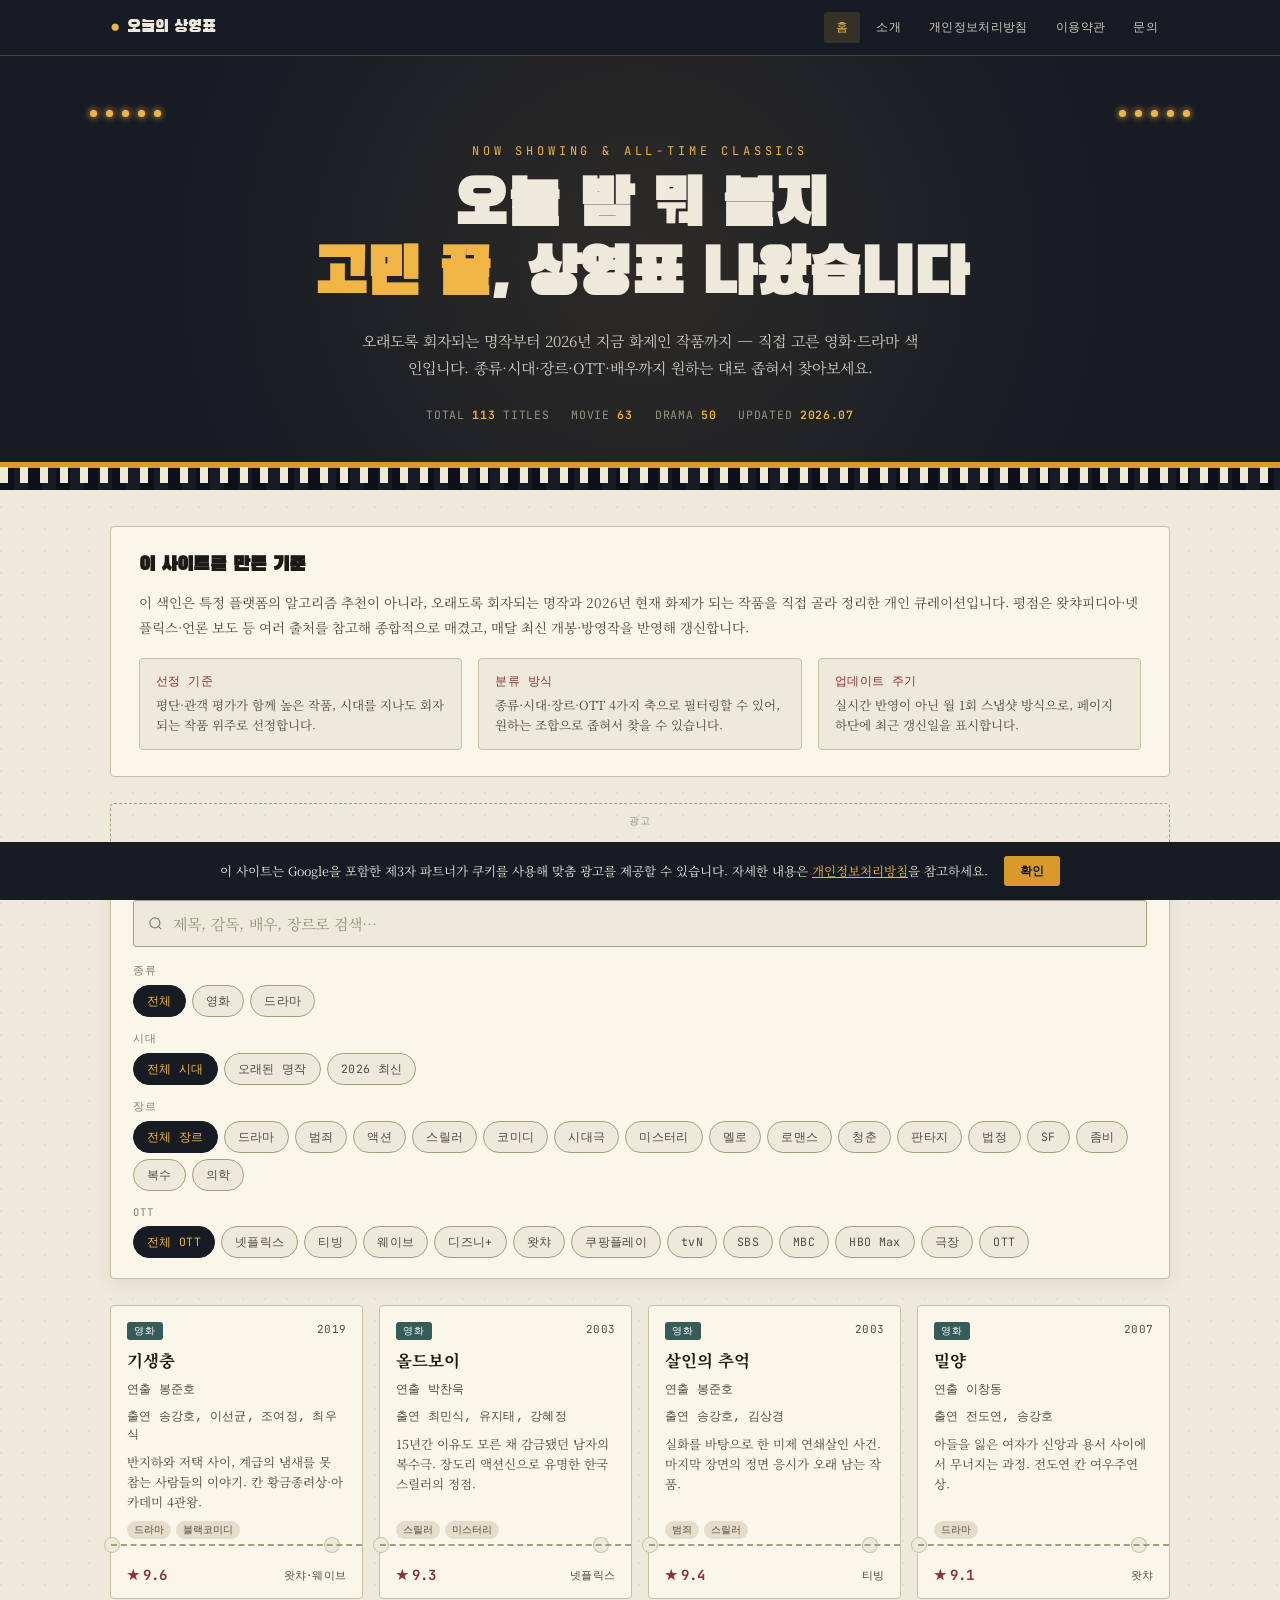
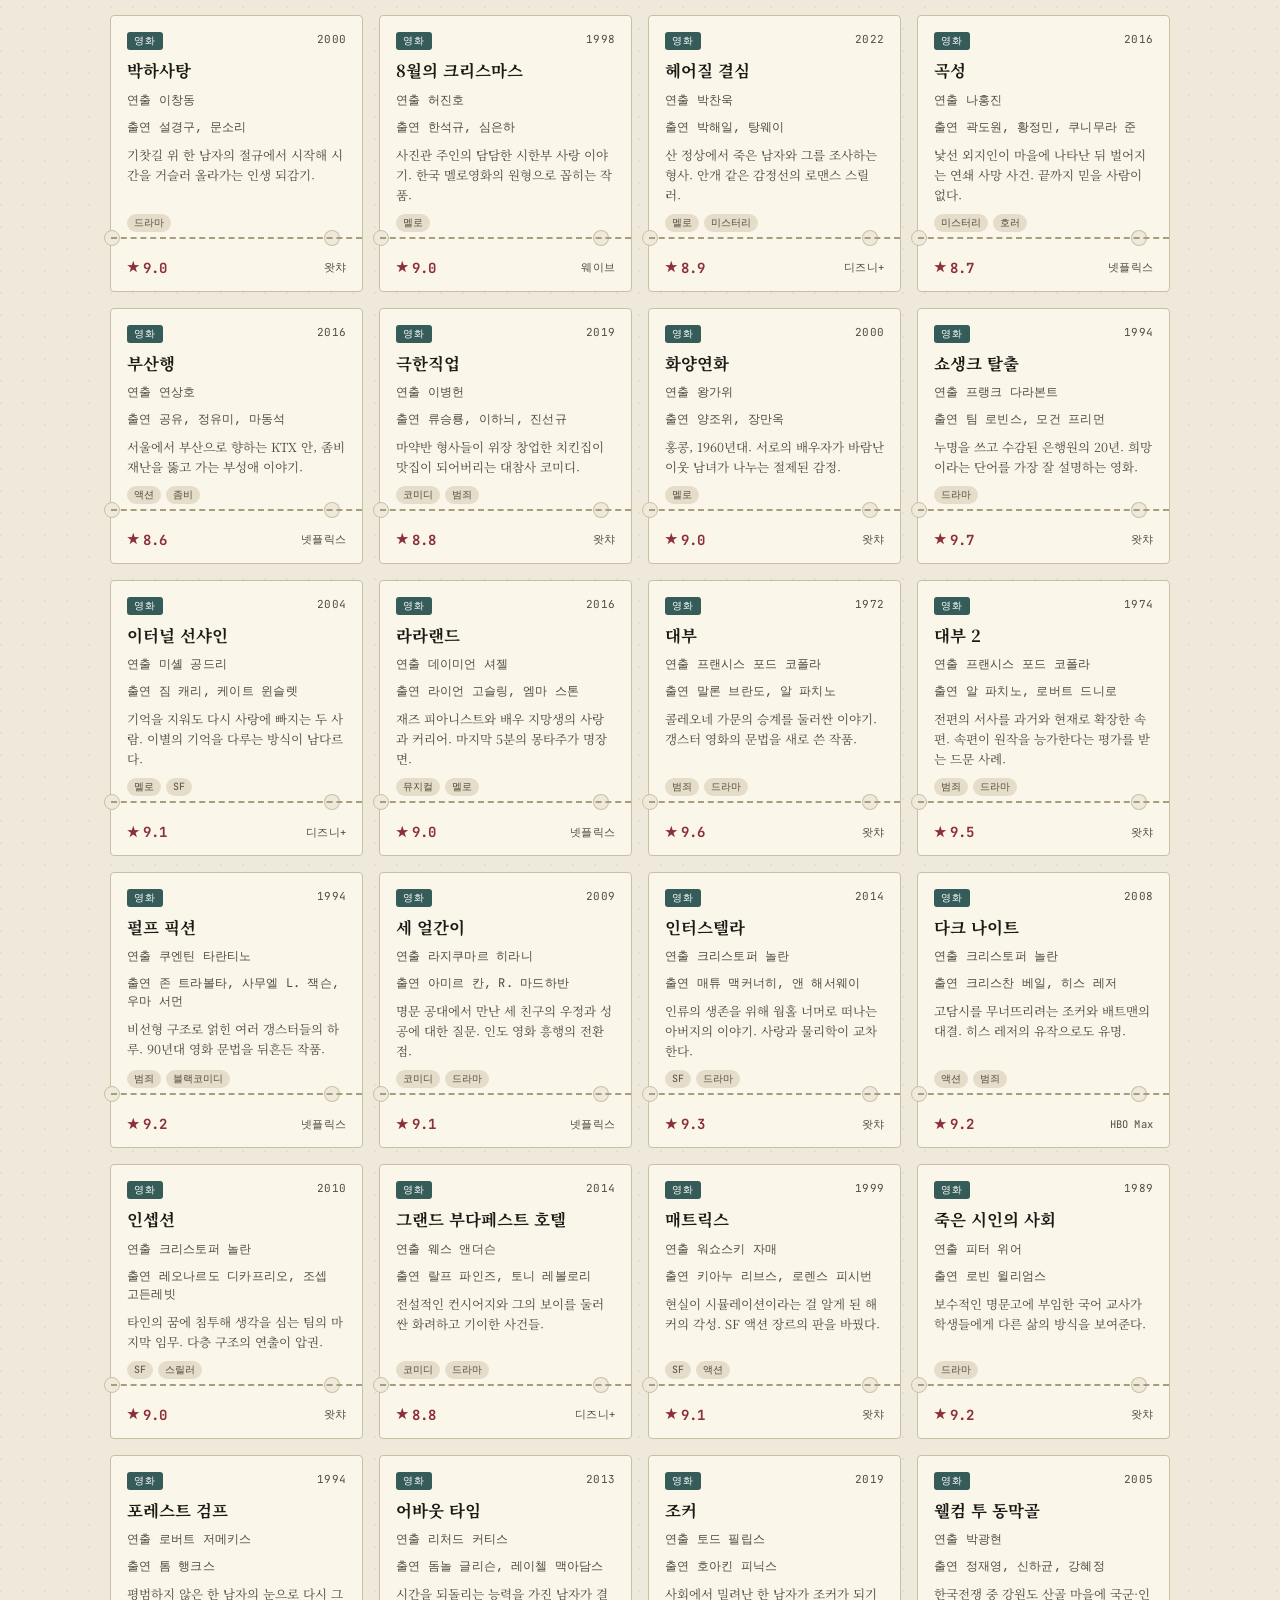
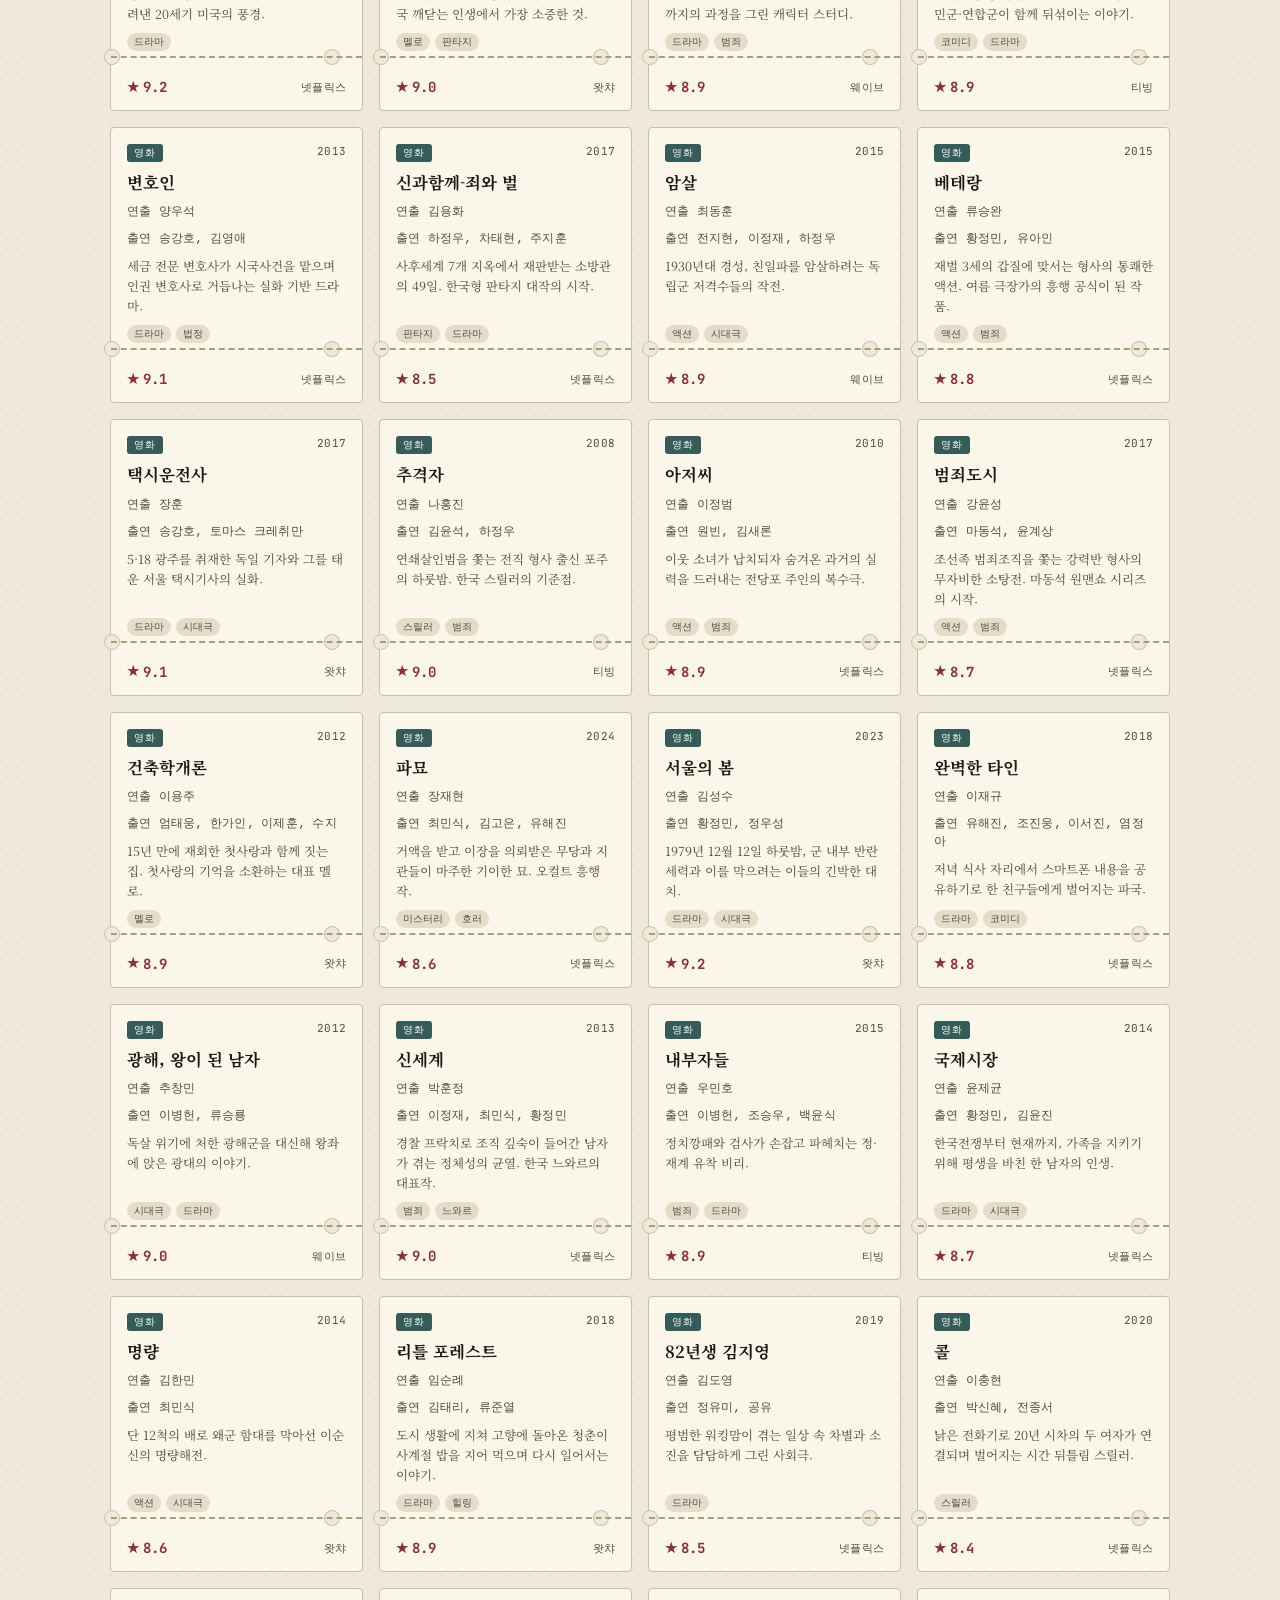
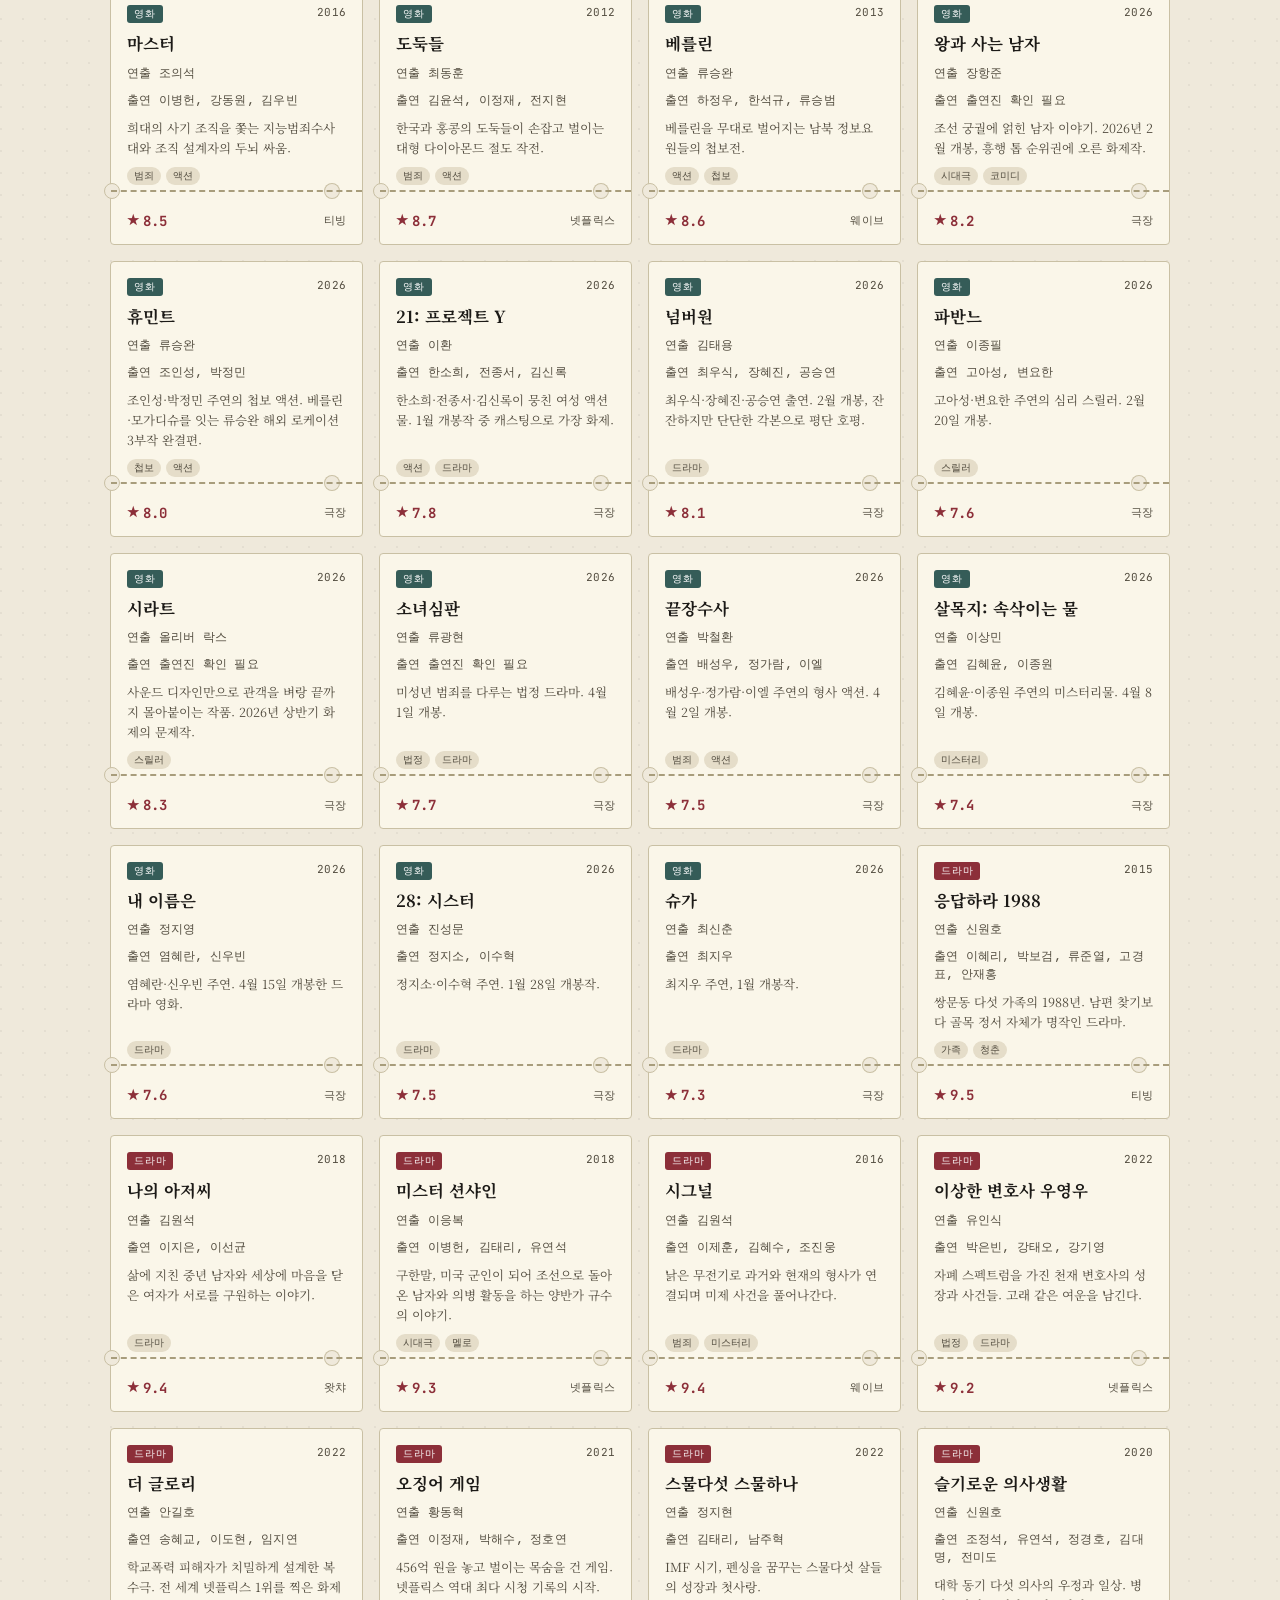
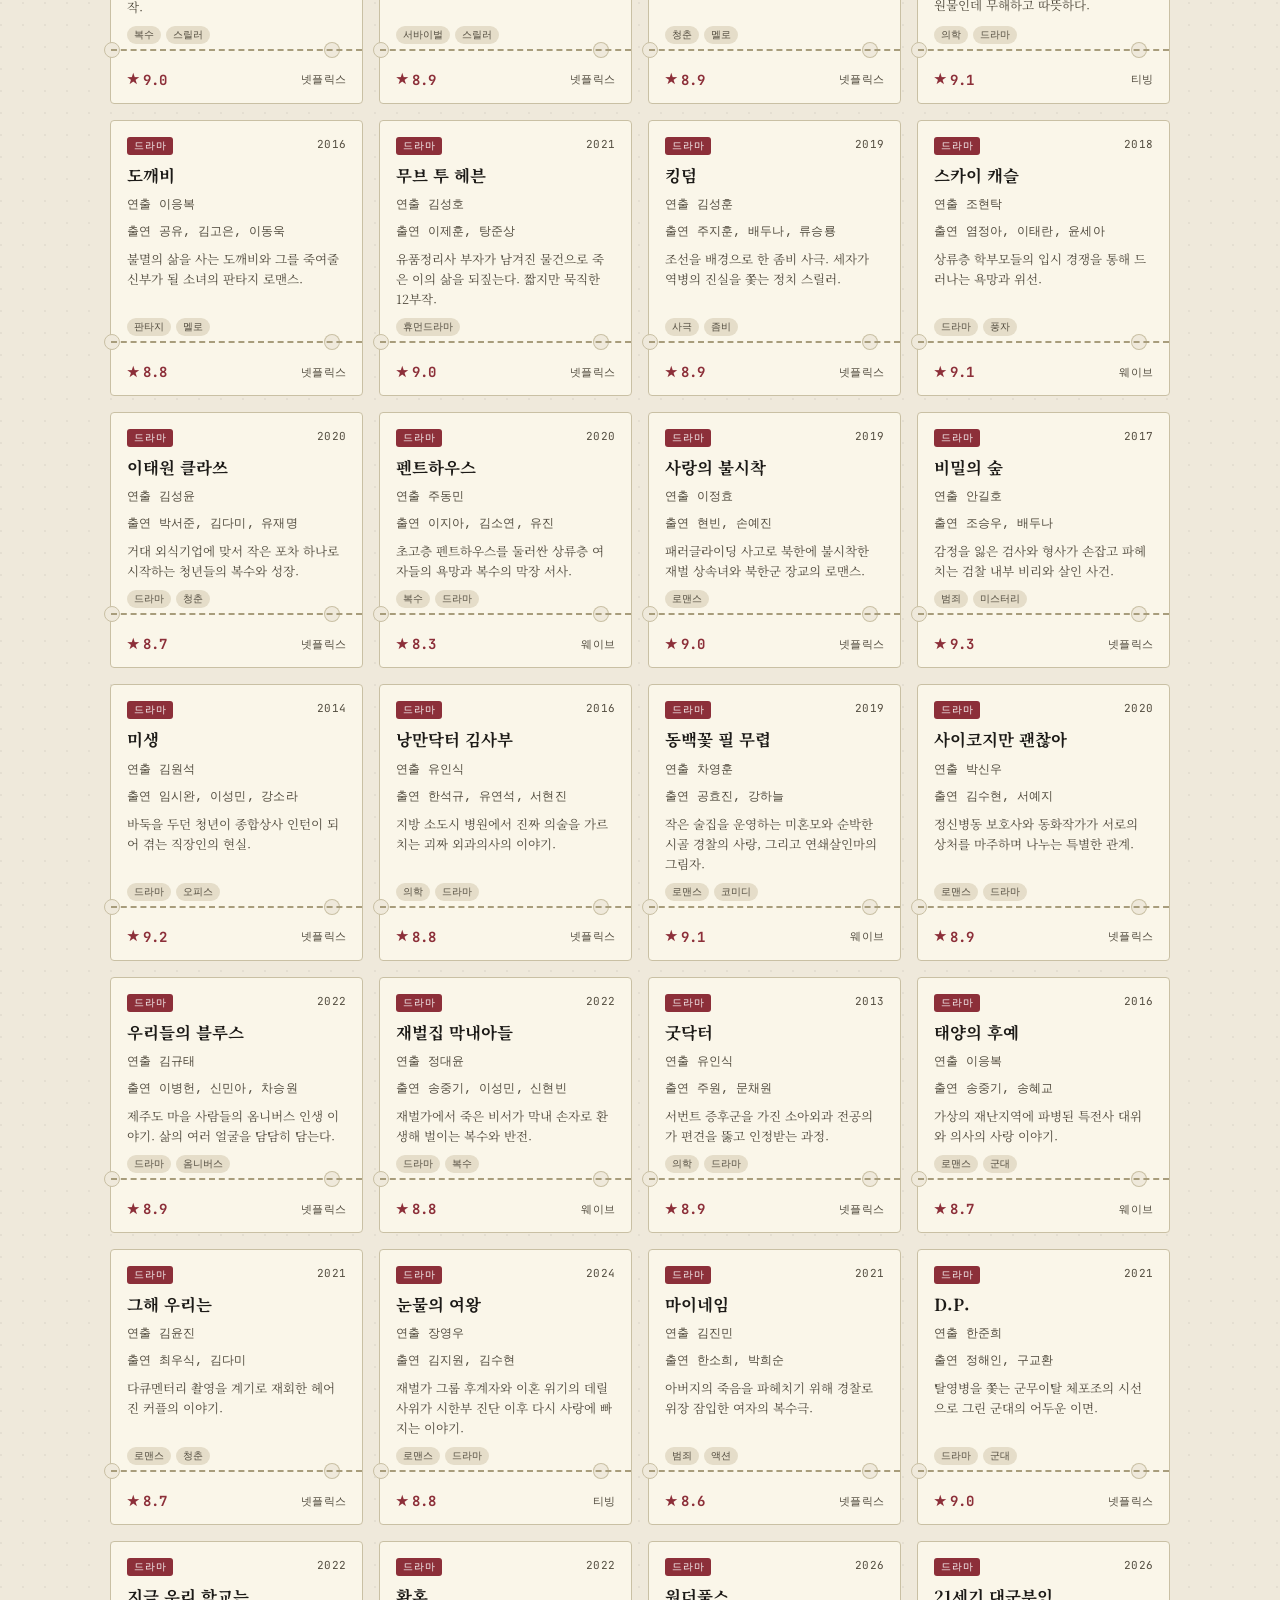
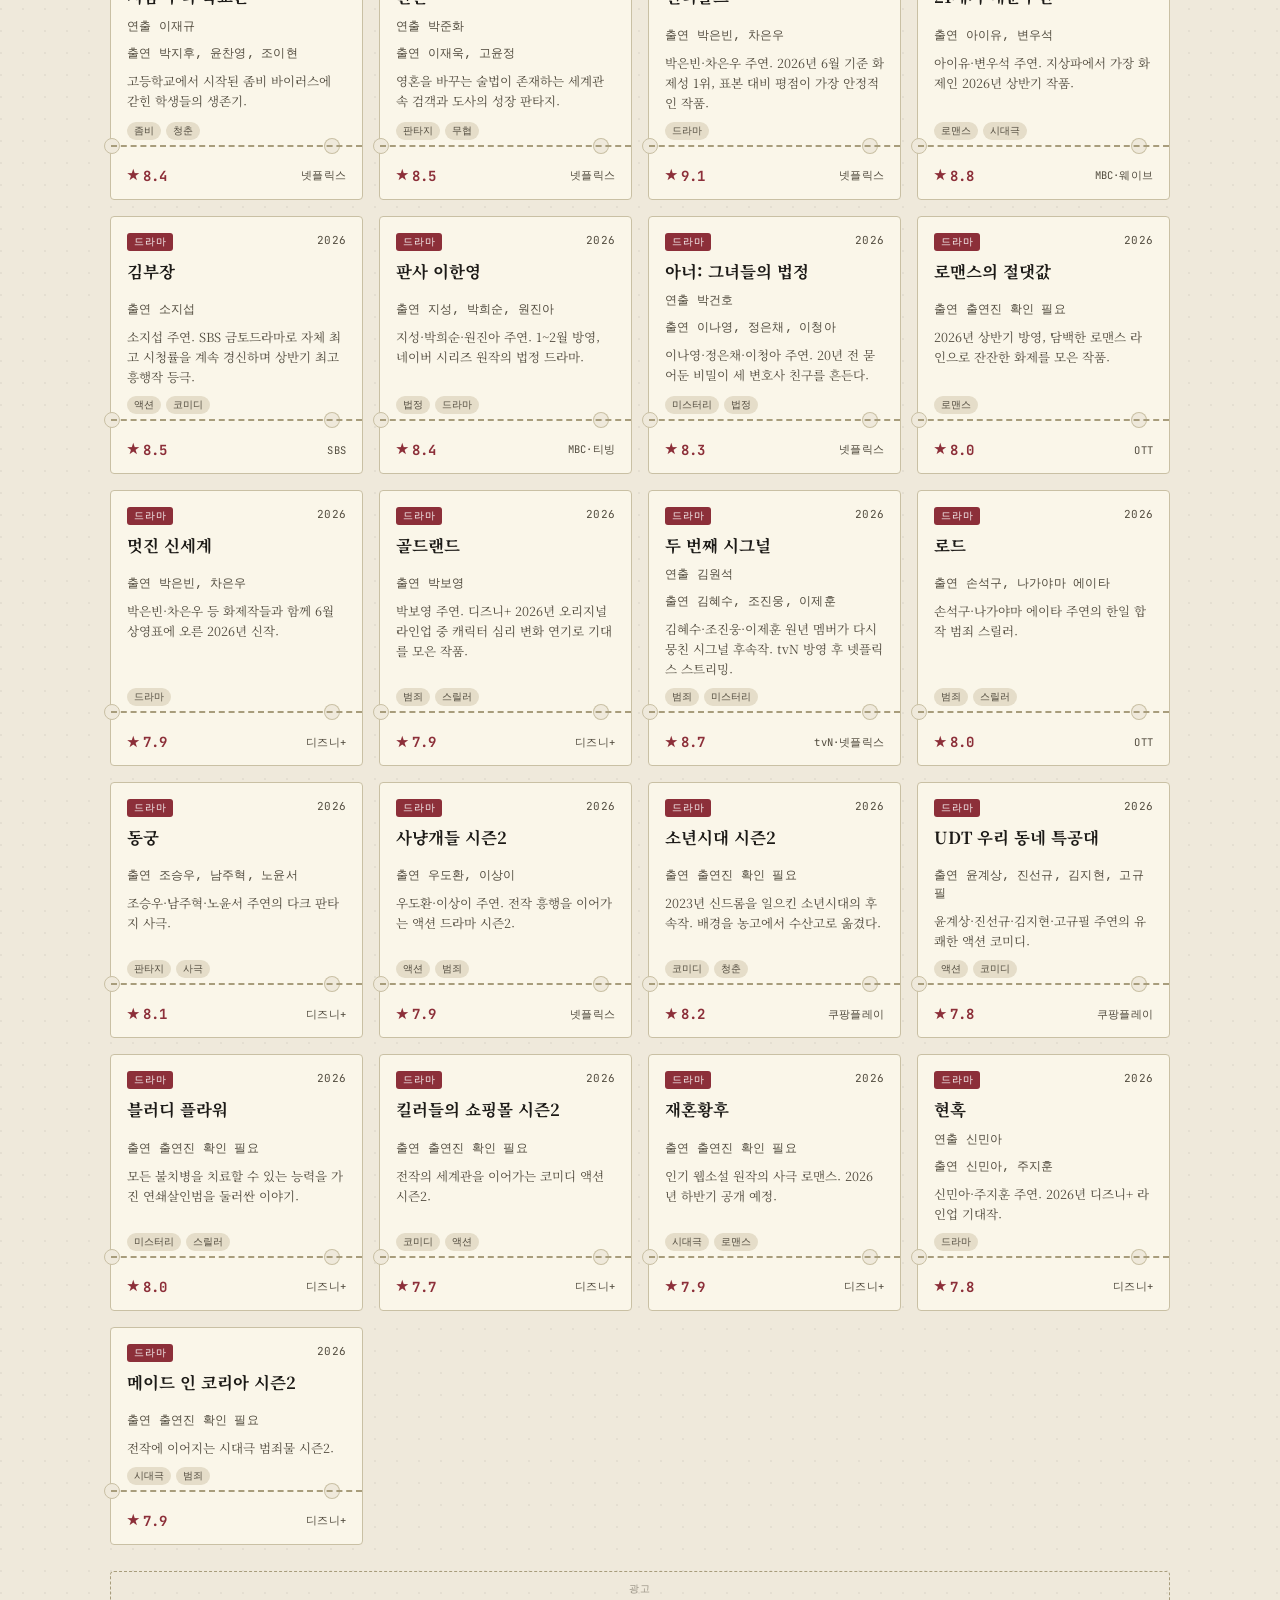
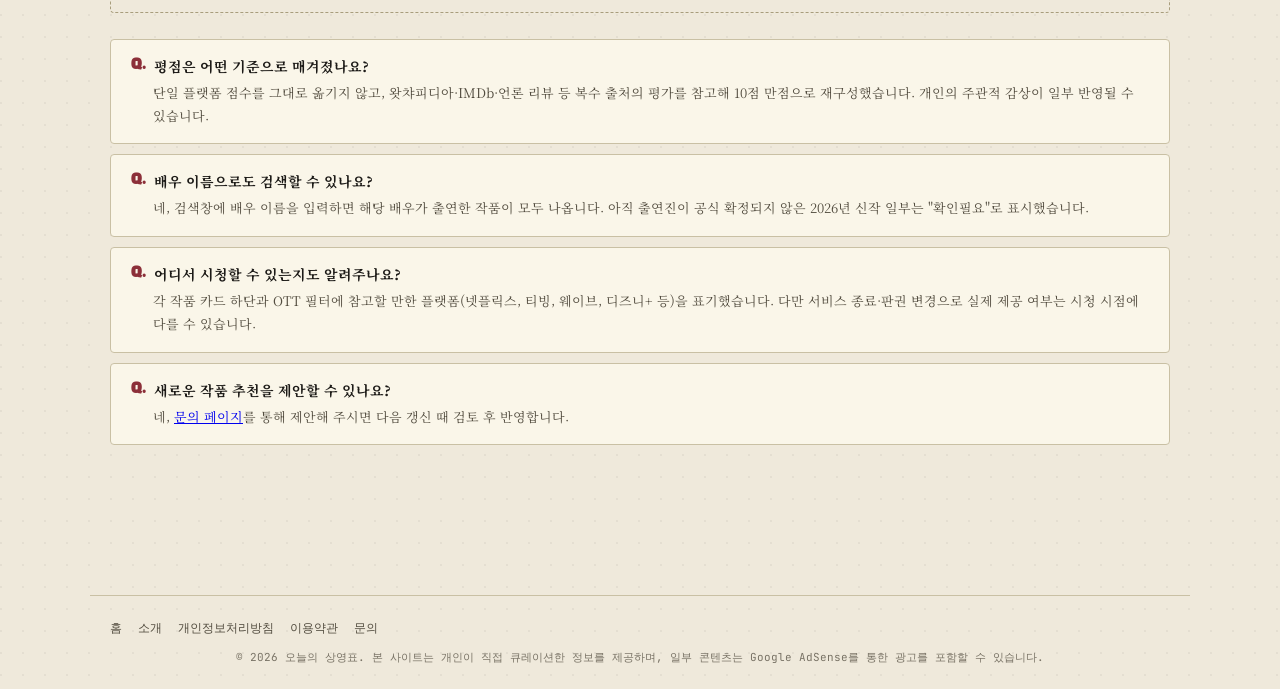
==== commit 3d3c58dd: "Add files via upload" ====
--- a/index.html
+++ b/index.html
@@ -4,29 +4,28 @@
 <meta charset="UTF-8">
 <meta name="viewport" content="width=device-width, initial-scale=1.0">
 <title>오늘의 상영표 | 영화·드라마 추천 색인 — 명작부터 2026년 최신까지</title>
-<meta name="description" content="기생충, 나의 아저씨 같은 명작부터 2026년 상반기 화제작까지, 영화·드라마 113편을 직접 골라 정리한 색인 카탈로그입니다. 평점, 장르, 시청 플랫폼까지 한눈에.">
-<meta name="keywords" content="영화 추천, 드라마 추천, 명작 영화, 2026 드라마, 넷플릭스 추천, 볼만한 영화">
+<meta name="description" content="기생충, 나의 아저씨 같은 명작부터 2026년 상반기 화제작까지, 영화·드라마 113편을 장르·OTT·배우로 검색해 찾는 색인 카탈로그입니다.">
+<meta name="keywords" content="영화 추천, 드라마 추천, 명작 영화, 2026 드라마, 넷플릭스 추천, 배우 검색, OTT 추천">
 <meta name="robots" content="index, follow">
-<link rel="canonical" href="https://your-domain.vercel.app/index.html">
+<link rel="canonical" href="https://movie-drama-site.vercel.app/index.html">
 
 <!-- Open Graph -->
 <meta property="og:type" content="website">
 <meta property="og:title" content="오늘의 상영표 | 영화·드라마 추천 색인 — 명작부터 2026년 최신까지">
-<meta property="og:description" content="기생충, 나의 아저씨 같은 명작부터 2026년 상반기 화제작까지, 영화·드라마 113편을 직접 골라 정리한 색인 카탈로그입니다. 평점, 장르, 시청 플랫폼까지 한눈에.">
-<meta property="og:url" content="https://your-domain.vercel.app/index.html">
+<meta property="og:description" content="기생충, 나의 아저씨 같은 명작부터 2026년 상반기 화제작까지, 영화·드라마 113편을 장르·OTT·배우로 검색해 찾는 색인 카탈로그입니다.">
+<meta property="og:url" content="https://movie-drama-site.vercel.app/index.html">
 <meta property="og:locale" content="ko_KR">
 <meta property="og:site_name" content="오늘의 상영표">
 
 <!-- Twitter Card -->
 <meta name="twitter:card" content="summary">
 <meta name="twitter:title" content="오늘의 상영표 | 영화·드라마 추천 색인 — 명작부터 2026년 최신까지">
-<meta name="twitter:description" content="기생충, 나의 아저씨 같은 명작부터 2026년 상반기 화제작까지, 영화·드라마 113편을 직접 골라 정리한 색인 카탈로그입니다. 평점, 장르, 시청 플랫폼까지 한눈에.">
+<meta name="twitter:description" content="기생충, 나의 아저씨 같은 명작부터 2026년 상반기 화제작까지, 영화·드라마 113편을 장르·OTT·배우로 검색해 찾는 색인 카탈로그입니다.">
 
 <!-- Google AdSense -->
 <script async src="https://pagead2.googlesyndication.com/pagead/js/adsbygoogle.js?client=ca-pub-2557338953436433" crossorigin="anonymous"></script>
 
-<!-- Naver Search Advisor: 사이트 등록 후 아래 content 값을 실제 발급 코드로 교체하세요 -->
-<meta name="naver-site-verification" content="REPLACE_WITH_YOUR_NAVER_CODE">
+<meta name="naver-site-verification" content="ec71c67ade040b685115a2fd1da6c9341d1d1b21">
 
 <link rel="preconnect" href="https://fonts.googleapis.com">
 <link href="https://fonts.googleapis.com/css2?family=Black+Han+Sans&family=Noto+Serif+KR:wght@400;500;600;700;900&family=JetBrains+Mono:wght@400;500;700&display=swap" rel="stylesheet">
@@ -52,7 +51,7 @@
   <div class="marquee-inner">
     <div class="marquee-eyebrow">NOW SHOWING &amp; ALL-TIME CLASSICS</div>
     <h1>오늘 밤 뭐 볼지<br><span>고민 끝</span>, 상영표 나왔습니다</h1>
-    <p>오래도록 회자되는 명작부터 2026년 지금 화제인 작품까지 — 직접 고른 영화·드라마 색인입니다. 평점, 장르, 어디서 보는지까지 한 번에.</p>
+    <p>오래도록 회자되는 명작부터 2026년 지금 화제인 작품까지 — 직접 고른 영화·드라마 색인입니다. 종류·시대·장르·OTT·배우까지 원하는 대로 좁혀서 찾아보세요.</p>
     <div class="marquee-meta">
       <span>TOTAL <b id="metaTotal">0</b> TITLES</span>
       <span>MOVIE <b id="metaMovie">0</b></span>
@@ -70,7 +69,7 @@
     <p>이 색인은 특정 플랫폼의 알고리즘 추천이 아니라, 오래도록 회자되는 명작과 2026년 현재 화제가 되는 작품을 직접 골라 정리한 개인 큐레이션입니다. 평점은 왓챠피디아·넷플릭스·언론 보도 등 여러 출처를 참고해 종합적으로 매겼고, 매달 최신 개봉·방영작을 반영해 갱신합니다.</p>
     <div class="intro-grid">
       <div class="intro-card"><div class="ic-title">선정 기준</div><div class="ic-desc">평단·관객 평가가 함께 높은 작품, 시대를 지나도 회자되는 작품 위주로 선정합니다.</div></div>
-      <div class="intro-card"><div class="ic-title">분류 방식</div><div class="ic-desc">완결·개봉이 오래된 "명작"과 2026년 신작인 "최신"으로 나눠 비교 없이 감상할 수 있게 했습니다.</div></div>
+      <div class="intro-card"><div class="ic-title">분류 방식</div><div class="ic-desc">종류·시대·장르·OTT 4가지 축으로 필터링할 수 있어, 원하는 조합으로 좁혀서 찾을 수 있습니다.</div></div>
       <div class="intro-card"><div class="ic-title">업데이트 주기</div><div class="ic-desc">실시간 반영이 아닌 월 1회 스냅샷 방식으로, 페이지 하단에 최근 갱신일을 표시합니다.</div></div>
     </div>
   </div>
@@ -85,23 +84,30 @@
          data-full-width-responsive="true"></ins>
     <script>(adsbygoogle = window.adsbygoogle || []).push({});</script>
   </div>
-
   <div class="controls">
-    <div class="controls-row">
-      <div class="search-box">
-        <svg width="15" height="15" viewBox="0 0 24 24" fill="none" stroke="currentColor" stroke-width="2"><circle cx="11" cy="11" r="8"/><path d="m21 21-4.35-4.35"/></svg>
-        <input id="searchInput" type="text" placeholder="제목, 감독·배우, 장르로 검색…">
-      </div>
-      <div class="chip-group" id="kindChips">
-        <div class="chip active" data-kind="all">전체</div>
-        <div class="chip" data-kind="movie">영화</div>
-        <div class="chip" data-kind="drama">드라마</div>
-      </div>
-      <div class="chip-group" id="eraChips">
-        <div class="chip active" data-era="all">전체 시대</div>
-        <div class="chip" data-era="classic">오래된 명작</div>
-        <div class="chip" data-era="2026">2026 최신</div>
-      </div>
+    <div class="search-box">
+      <svg width="15" height="15" viewBox="0 0 24 24" fill="none" stroke="currentColor" stroke-width="2"><circle cx="11" cy="11" r="8"/><path d="m21 21-4.35-4.35"/></svg>
+      <input id="searchInput" type="text" placeholder="제목, 감독, 배우, 장르로 검색…">
+    </div>
+
+    <div class="filter-block">
+      <div class="filter-label">종류</div>
+      <div class="chip-group" id="kindChips"></div>
+    </div>
+
+    <div class="filter-block">
+      <div class="filter-label">시대</div>
+      <div class="chip-group" id="eraChips"></div>
+    </div>
+
+    <div class="filter-block">
+      <div class="filter-label">장르</div>
+      <div class="chip-group" id="genreChips"></div>
+    </div>
+
+    <div class="filter-block">
+      <div class="filter-label">OTT</div>
+      <div class="chip-group" id="ottChips"></div>
     </div>
   </div>
 
@@ -123,8 +129,12 @@
       <div class="a">단일 플랫폼 점수를 그대로 옮기지 않고, 왓챠피디아·IMDb·언론 리뷰 등 복수 출처의 평가를 참고해 10점 만점으로 재구성했습니다. 개인의 주관적 감상이 일부 반영될 수 있습니다.</div>
     </div>
     <div class="faq-item">
+      <div class="q"><span class="qmark">Q.</span>배우 이름으로도 검색할 수 있나요?</div>
+      <div class="a">네, 검색창에 배우 이름을 입력하면 해당 배우가 출연한 작품이 모두 나옵니다. 아직 출연진이 공식 확정되지 않은 2026년 신작 일부는 "확인필요"로 표시했습니다.</div>
+    </div>
+    <div class="faq-item">
       <div class="q"><span class="qmark">Q.</span>어디서 시청할 수 있는지도 알려주나요?</div>
-      <div class="a">각 작품 카드 하단에 참고할 만한 플랫폼(넷플릭스, 티빙, 웨이브, 디즈니+ 등)을 표기했습니다. 다만 서비스 종료·판권 변경으로 실제 제공 여부는 시청 시점에 다를 수 있습니다.</div>
+      <div class="a">각 작품 카드 하단과 OTT 필터에 참고할 만한 플랫폼(넷플릭스, 티빙, 웨이브, 디즈니+ 등)을 표기했습니다. 다만 서비스 종료·판권 변경으로 실제 제공 여부는 시청 시점에 다를 수 있습니다.</div>
     </div>
     <div class="faq-item">
       <div class="q"><span class="qmark">Q.</span>새로운 작품 추천을 제안할 수 있나요?</div>
@@ -162,133 +172,156 @@
 </script>
 <script>
 const TITLES = [
-  {kind:"movie", era:"classic", title:"기생충", year:2019, by:"봉준호", genres:["드라마", "블랙코미디"], desc:"반지하와 저택 사이, 계급의 냄새를 못 참는 사람들의 이야기. 칸 황금종려상·아카데미 4관왕.", rating:9.6, plat:"왓챠·웨이브"},
-  {kind:"movie", era:"classic", title:"올드보이", year:2003, by:"박찬욱", genres:["스릴러", "미스터리"], desc:"15년간 이유도 모른 채 감금됐던 남자의 복수극. 장도리 액션신으로 유명한 한국 스릴러의 정점.", rating:9.3, plat:"넷플릭스"},
-  {kind:"movie", era:"classic", title:"살인의 추억", year:2003, by:"봉준호", genres:["범죄", "스릴러"], desc:"실화를 바탕으로 한 미제 연쇄살인 사건. 마지막 장면의 정면 응시가 오래 남는 작품.", rating:9.4, plat:"티빙"},
-  {kind:"movie", era:"classic", title:"밀양", year:2007, by:"이창동", genres:["드라마"], desc:"아들을 잃은 여자가 신앙과 용서 사이에서 무너지는 과정. 전도연 칸 여우주연상.", rating:9.1, plat:"왓챠"},
-  {kind:"movie", era:"classic", title:"박하사탕", year:2000, by:"이창동", genres:["드라마"], desc:"기찻길 위 한 남자의 절규에서 시작해 시간을 거슬러 올라가는 인생 되감기.", rating:9.0, plat:"왓챠"},
-  {kind:"movie", era:"classic", title:"8월의 크리스마스", year:1998, by:"허진호", genres:["멜로"], desc:"사진관 주인의 담담한 시한부 사랑 이야기. 한국 멜로영화의 원형으로 꼽히는 작품.", rating:9.0, plat:"웨이브"},
-  {kind:"movie", era:"classic", title:"헤어질 결심", year:2022, by:"박찬욱", genres:["멜로", "미스터리"], desc:"산 정상에서 죽은 남자와 그를 조사하는 형사. 안개 같은 감정선의 로맨스 스릴러.", rating:8.9, plat:"디즈니+"},
-  {kind:"movie", era:"classic", title:"곡성", year:2016, by:"나홍진", genres:["미스터리", "호러"], desc:"낯선 외지인이 마을에 나타난 뒤 벌어지는 연쇄 사망 사건. 끝까지 믿을 사람이 없다.", rating:8.7, plat:"넷플릭스"},
-  {kind:"movie", era:"classic", title:"부산행", year:2016, by:"연상호", genres:["액션", "좀비"], desc:"서울에서 부산으로 향하는 KTX 안, 좀비 재난을 뚫고 가는 부성애 이야기.", rating:8.6, plat:"넷플릭스"},
-  {kind:"movie", era:"classic", title:"극한직업", year:2019, by:"이병헌", genres:["코미디", "범죄"], desc:"마약반 형사들이 위장 창업한 치킨집이 맛집이 되어버리는 대참사 코미디.", rating:8.8, plat:"왓챠"},
-  {kind:"movie", era:"classic", title:"화양연화", year:2000, by:"왕가위", genres:["멜로"], desc:"홍콩, 1960년대. 서로의 배우자가 바람난 이웃 남녀가 나누는 절제된 감정.", rating:9.0, plat:"왓챠"},
-  {kind:"movie", era:"classic", title:"쇼생크 탈출", year:1994, by:"프랭크 다라본트", genres:["드라마"], desc:"누명을 쓰고 수감된 은행원의 20년. 희망이라는 단어를 가장 잘 설명하는 영화.", rating:9.7, plat:"왓챠"},
-  {kind:"movie", era:"classic", title:"이터널 선샤인", year:2004, by:"미셸 공드리", genres:["멜로", "SF"], desc:"기억을 지워도 다시 사랑에 빠지는 두 사람. 이별의 기억을 다루는 방식이 남다르다.", rating:9.1, plat:"디즈니+"},
-  {kind:"movie", era:"classic", title:"라라랜드", year:2016, by:"데이미언 셔젤", genres:["뮤지컬", "멜로"], desc:"재즈 피아니스트와 배우 지망생의 사랑과 커리어. 마지막 5분의 몽타주가 명장면.", rating:9.0, plat:"넷플릭스"},
-  {kind:"movie", era:"classic", title:"대부", year:1972, by:"프랜시스 포드 코폴라", genres:["범죄", "드라마"], desc:"콜레오네 가문의 승계를 둘러싼 이야기. 갱스터 영화의 문법을 새로 쓴 작품.", rating:9.6, plat:"왓챠"},
-  {kind:"movie", era:"classic", title:"대부 2", year:1974, by:"프랜시스 포드 코폴라", genres:["범죄", "드라마"], desc:"전편의 서사를 과거와 현재로 확장한 속편. 속편이 원작을 능가한다는 평가를 받는 드문 사례.", rating:9.5, plat:"왓챠"},
-  {kind:"movie", era:"classic", title:"펄프 픽션", year:1994, by:"쿠엔틴 타란티노", genres:["범죄", "블랙코미디"], desc:"비선형 구조로 얽힌 여러 갱스터들의 하루. 90년대 영화 문법을 뒤흔든 작품.", rating:9.2, plat:"넷플릭스"},
-  {kind:"movie", era:"classic", title:"세 얼간이", year:2009, by:"라지쿠마르 히라니", genres:["코미디", "드라마"], desc:"명문 공대에서 만난 세 친구의 우정과 성공에 대한 질문. 인도 영화 흥행의 전환점.", rating:9.1, plat:"넷플릭스"},
-  {kind:"movie", era:"classic", title:"인터스텔라", year:2014, by:"크리스토퍼 놀란", genres:["SF", "드라마"], desc:"인류의 생존을 위해 웜홀 너머로 떠나는 아버지의 이야기. 사랑과 물리학이 교차한다.", rating:9.3, plat:"왓챠"},
-  {kind:"movie", era:"classic", title:"다크 나이트", year:2008, by:"크리스토퍼 놀란", genres:["액션", "범죄"], desc:"고담시를 무너뜨리려는 조커와 배트맨의 대결. 히스 레저의 유작으로도 유명.", rating:9.2, plat:"HBO Max"},
-  {kind:"movie", era:"classic", title:"인셉션", year:2010, by:"크리스토퍼 놀란", genres:["SF", "스릴러"], desc:"타인의 꿈에 침투해 생각을 심는 팀의 마지막 임무. 다층 구조의 연출이 압권.", rating:9.0, plat:"왓챠"},
-  {kind:"movie", era:"classic", title:"그랜드 부다페스트 호텔", year:2014, by:"웨스 앤더슨", genres:["코미디", "드라마"], desc:"전설적인 컨시어지와 그의 보이를 둘러싼 화려하고 기이한 사건들.", rating:8.8, plat:"디즈니+"},
-  {kind:"movie", era:"classic", title:"매트릭스", year:1999, by:"워쇼스키 자매", genres:["SF", "액션"], desc:"현실이 시뮬레이션이라는 걸 알게 된 해커의 각성. SF 액션 장르의 판을 바꿨다.", rating:9.1, plat:"왓챠"},
-  {kind:"movie", era:"classic", title:"죽은 시인의 사회", year:1989, by:"피터 위어", genres:["드라마"], desc:"보수적인 명문고에 부임한 국어 교사가 학생들에게 다른 삶의 방식을 보여준다.", rating:9.2, plat:"왓챠"},
-  {kind:"movie", era:"classic", title:"포레스트 검프", year:1994, by:"로버트 저메키스", genres:["드라마"], desc:"평범하지 않은 한 남자의 눈으로 다시 그려낸 20세기 미국의 풍경.", rating:9.2, plat:"넷플릭스"},
-  {kind:"movie", era:"classic", title:"어바웃 타임", year:2013, by:"리처드 커티스", genres:["멜로", "판타지"], desc:"시간을 되돌리는 능력을 가진 남자가 결국 깨닫는 인생에서 가장 소중한 것.", rating:9.0, plat:"왓챠"},
-  {kind:"movie", era:"classic", title:"조커", year:2019, by:"토드 필립스", genres:["드라마", "범죄"], desc:"사회에서 밀려난 한 남자가 조커가 되기까지의 과정을 그린 캐릭터 스터디.", rating:8.9, plat:"웨이브"},
-  {kind:"movie", era:"classic", title:"웰컴 투 동막골", year:2005, by:"박광현", genres:["코미디", "드라마"], desc:"한국전쟁 중 강원도 산골 마을에 국군·인민군·연합군이 함께 뒤섞이는 이야기.", rating:8.9, plat:"티빙"},
-  {kind:"movie", era:"classic", title:"변호인", year:2013, by:"양우석", genres:["드라마", "법정"], desc:"세금 전문 변호사가 시국사건을 맡으며 인권 변호사로 거듭나는 실화 기반 드라마.", rating:9.1, plat:"넷플릭스"},
-  {kind:"movie", era:"classic", title:"신과함께-죄와 벌", year:2017, by:"김용화", genres:["판타지", "드라마"], desc:"사후세계 7개 지옥에서 재판받는 소방관의 49일. 한국형 판타지 대작의 시작.", rating:8.5, plat:"넷플릭스"},
-  {kind:"movie", era:"classic", title:"암살", year:2015, by:"최동훈", genres:["액션", "시대극"], desc:"1930년대 경성, 친일파를 암살하려는 독립군 저격수들의 작전.", rating:8.9, plat:"웨이브"},
-  {kind:"movie", era:"classic", title:"베테랑", year:2015, by:"류승완", genres:["액션", "범죄"], desc:"재벌 3세의 갑질에 맞서는 형사의 통쾌한 액션. 여름 극장가의 흥행 공식이 된 작품.", rating:8.8, plat:"넷플릭스"},
-  {kind:"movie", era:"classic", title:"택시운전사", year:2017, by:"장훈", genres:["드라마", "시대극"], desc:"5·18 광주를 취재한 독일 기자와 그를 태운 서울 택시기사의 실화.", rating:9.1, plat:"왓챠"},
-  {kind:"movie", era:"classic", title:"추격자", year:2008, by:"나홍진", genres:["스릴러", "범죄"], desc:"연쇄살인범을 쫓는 전직 형사 출신 포주의 하룻밤. 한국 스릴러의 기준점.", rating:9.0, plat:"티빙"},
-  {kind:"movie", era:"classic", title:"아저씨", year:2010, by:"이정범", genres:["액션", "범죄"], desc:"이웃 소녀가 납치되자 숨겨온 과거의 실력을 드러내는 전당포 주인의 복수극.", rating:8.9, plat:"넷플릭스"},
-  {kind:"movie", era:"classic", title:"범죄도시", year:2017, by:"강윤성", genres:["액션", "범죄"], desc:"조선족 범죄조직을 쫓는 강력반 형사의 무자비한 소탕전. 마동석 원맨쇼 시리즈의 시작.", rating:8.7, plat:"넷플릭스"},
-  {kind:"movie", era:"classic", title:"건축학개론", year:2012, by:"이용주", genres:["멜로"], desc:"15년 만에 재회한 첫사랑과 함께 짓는 집. 첫사랑의 기억을 소환하는 대표 멜로.", rating:8.9, plat:"왓챠"},
-  {kind:"movie", era:"classic", title:"파묘", year:2024, by:"장재현", genres:["미스터리", "호러"], desc:"거액을 받고 이장을 의뢰받은 무당과 지관들이 마주한 기이한 묘. 오컬트 흥행작.", rating:8.6, plat:"넷플릭스"},
-  {kind:"movie", era:"classic", title:"서울의 봄", year:2023, by:"김성수", genres:["드라마", "시대극"], desc:"1979년 12월 12일 하룻밤, 군 내부 반란 세력과 이를 막으려는 이들의 긴박한 대치.", rating:9.2, plat:"왓챠"},
-  {kind:"movie", era:"classic", title:"완벽한 타인", year:2018, by:"이재규", genres:["드라마", "코미디"], desc:"저녁 식사 자리에서 스마트폰 내용을 공유하기로 한 친구들에게 벌어지는 파국.", rating:8.8, plat:"넷플릭스"},
-  {kind:"movie", era:"classic", title:"광해, 왕이 된 남자", year:2012, by:"추창민", genres:["시대극", "드라마"], desc:"독살 위기에 처한 광해군을 대신해 왕좌에 앉은 광대의 이야기.", rating:9.0, plat:"웨이브"},
-  {kind:"movie", era:"classic", title:"신세계", year:2013, by:"박훈정", genres:["범죄", "느와르"], desc:"경찰 프락치로 조직 깊숙이 들어간 남자가 겪는 정체성의 균열. 한국 느와르의 대표작.", rating:9.0, plat:"넷플릭스"},
-  {kind:"movie", era:"classic", title:"내부자들", year:2015, by:"우민호", genres:["범죄", "드라마"], desc:"정치깡패와 검사가 손잡고 파헤치는 정·재계 유착 비리.", rating:8.9, plat:"티빙"},
-  {kind:"movie", era:"classic", title:"국제시장", year:2014, by:"윤제균", genres:["드라마", "시대극"], desc:"한국전쟁부터 현재까지, 가족을 지키기 위해 평생을 바친 한 남자의 인생.", rating:8.7, plat:"넷플릭스"},
-  {kind:"movie", era:"classic", title:"명량", year:2014, by:"김한민", genres:["액션", "시대극"], desc:"단 12척의 배로 왜군 함대를 막아선 이순신의 명량해전.", rating:8.6, plat:"왓챠"},
-  {kind:"movie", era:"classic", title:"리틀 포레스트", year:2018, by:"임순례", genres:["드라마", "힐링"], desc:"도시 생활에 지쳐 고향에 돌아온 청춘이 사계절 밥을 지어 먹으며 다시 일어서는 이야기.", rating:8.9, plat:"왓챠"},
-  {kind:"movie", era:"classic", title:"82년생 김지영", year:2019, by:"김도영", genres:["드라마"], desc:"평범한 워킹맘이 겪는 일상 속 차별과 소진을 담담하게 그린 사회극.", rating:8.5, plat:"넷플릭스"},
-  {kind:"movie", era:"classic", title:"콜", year:2020, by:"이충현", genres:["스릴러"], desc:"낡은 전화기로 20년 시차의 두 여자가 연결되며 벌어지는 시간 뒤틀림 스릴러.", rating:8.4, plat:"넷플릭스"},
-  {kind:"movie", era:"classic", title:"마스터", year:2016, by:"조의석", genres:["범죄", "액션"], desc:"희대의 사기 조직을 쫓는 지능범죄수사대와 조직 설계자의 두뇌 싸움.", rating:8.5, plat:"티빙"},
-  {kind:"movie", era:"classic", title:"도둑들", year:2012, by:"최동훈", genres:["범죄", "액션"], desc:"한국과 홍콩의 도둑들이 손잡고 벌이는 대형 다이아몬드 절도 작전.", rating:8.7, plat:"넷플릭스"},
-  {kind:"movie", era:"classic", title:"베를린", year:2013, by:"류승완", genres:["액션", "첩보"], desc:"베를린을 무대로 벌어지는 남북 정보요원들의 첩보전.", rating:8.6, plat:"웨이브"},
-  {kind:"movie", era:"2026", title:"왕과 사는 남자", year:2026, by:"장항준", genres:["시대극", "코미디"], desc:"조선 궁궐에 얽힌 남자 이야기. 2026년 2월 개봉, 흥행 톱 순위권에 오른 화제작.", rating:8.2, plat:"극장"},
-  {kind:"movie", era:"2026", title:"휴민트", year:2026, by:"류승완", genres:["첩보", "액션"], desc:"조인성·박정민 주연의 첩보 액션. 베를린·모가디슈를 잇는 류승완 해외 로케이션 3부작 완결편.", rating:8.0, plat:"극장"},
-  {kind:"movie", era:"2026", title:"21: 프로젝트 Y", year:2026, by:"이환", genres:["액션", "드라마"], desc:"한소희·전종서·김신록이 뭉친 여성 액션물. 1월 개봉작 중 캐스팅으로 가장 화제.", rating:7.8, plat:"극장"},
-  {kind:"movie", era:"2026", title:"넘버원", year:2026, by:"김태용", genres:["드라마"], desc:"최우식·장혜진·공승연 출연. 2월 개봉, 잔잔하지만 단단한 각본으로 평단 호평.", rating:8.1, plat:"극장"},
-  {kind:"movie", era:"2026", title:"파반느", year:2026, by:"이종필", genres:["스릴러"], desc:"고아성·변요한 주연의 심리 스릴러. 2월 20일 개봉.", rating:7.6, plat:"극장"},
-  {kind:"movie", era:"2026", title:"시라트", year:2026, by:"올리버 락스", genres:["스릴러"], desc:"사운드 디자인만으로 관객을 벼랑 끝까지 몰아붙이는 작품. 2026년 상반기 화제의 문제작.", rating:8.3, plat:"극장"},
-  {kind:"movie", era:"2026", title:"소녀심판", year:2026, by:"류광현", genres:["법정", "드라마"], desc:"미성년 범죄를 다루는 법정 드라마. 4월 1일 개봉.", rating:7.7, plat:"극장"},
-  {kind:"movie", era:"2026", title:"끝장수사", year:2026, by:"박철환", genres:["범죄", "액션"], desc:"배성우·정가람·이엘 주연의 형사 액션. 4월 2일 개봉.", rating:7.5, plat:"극장"},
-  {kind:"movie", era:"2026", title:"살목지: 속삭이는 물", year:2026, by:"이상민", genres:["미스터리"], desc:"김혜윤·이종원 주연의 미스터리물. 4월 8일 개봉.", rating:7.4, plat:"극장"},
-  {kind:"movie", era:"2026", title:"내 이름은", year:2026, by:"정지영", genres:["드라마"], desc:"염혜란·신우빈 주연. 4월 15일 개봉한 드라마 영화.", rating:7.6, plat:"극장"},
-  {kind:"movie", era:"2026", title:"28: 시스터", year:2026, by:"진성문", genres:["드라마"], desc:"정지소·이수혁 주연. 1월 28일 개봉작.", rating:7.5, plat:"극장"},
-  {kind:"movie", era:"2026", title:"슈가", year:2026, by:"최신춘", genres:["드라마"], desc:"최지우 주연, 1월 개봉작.", rating:7.3, plat:"극장"},
-  {kind:"drama", era:"classic", title:"응답하라 1988", year:2015, by:"신원호", genres:["가족", "청춘"], desc:"쌍문동 다섯 가족의 1988년. 남편 찾기보다 골목 정서 자체가 명작인 드라마.", rating:9.5, plat:"티빙"},
-  {kind:"drama", era:"classic", title:"나의 아저씨", year:2018, by:"김원석", genres:["드라마"], desc:"삶에 지친 중년 남자와 세상에 마음을 닫은 여자가 서로를 구원하는 이야기.", rating:9.4, plat:"왓챠"},
-  {kind:"drama", era:"classic", title:"미스터 션샤인", year:2018, by:"이응복", genres:["시대극", "멜로"], desc:"구한말, 미국 군인이 되어 조선으로 돌아온 남자와 의병 활동을 하는 양반가 규수의 이야기.", rating:9.3, plat:"넷플릭스"},
-  {kind:"drama", era:"classic", title:"시그널", year:2016, by:"김원석", genres:["범죄", "미스터리"], desc:"낡은 무전기로 과거와 현재의 형사가 연결되며 미제 사건을 풀어나간다.", rating:9.4, plat:"웨이브"},
-  {kind:"drama", era:"classic", title:"이상한 변호사 우영우", year:2022, by:"유인식", genres:["법정", "드라마"], desc:"자폐 스펙트럼을 가진 천재 변호사의 성장과 사건들. 고래 같은 여운을 남긴다.", rating:9.2, plat:"넷플릭스"},
-  {kind:"drama", era:"classic", title:"더 글로리", year:2022, by:"안길호", genres:["복수", "스릴러"], desc:"학교폭력 피해자가 치밀하게 설계한 복수극. 전 세계 넷플릭스 1위를 찍은 화제작.", rating:9.0, plat:"넷플릭스"},
-  {kind:"drama", era:"classic", title:"오징어 게임", year:2021, by:"황동혁", genres:["서바이벌", "스릴러"], desc:"456억 원을 놓고 벌이는 목숨을 건 게임. 넷플릭스 역대 최다 시청 기록의 시작.", rating:8.9, plat:"넷플릭스"},
-  {kind:"drama", era:"classic", title:"스물다섯 스물하나", year:2022, by:"정지현", genres:["청춘", "멜로"], desc:"IMF 시기, 펜싱을 꿈꾸는 스물다섯 살들의 성장과 첫사랑.", rating:8.9, plat:"넷플릭스"},
-  {kind:"drama", era:"classic", title:"슬기로운 의사생활", year:2020, by:"신원호", genres:["의학", "드라마"], desc:"대학 동기 다섯 의사의 우정과 일상. 병원물인데 무해하고 따뜻하다.", rating:9.1, plat:"티빙"},
-  {kind:"drama", era:"classic", title:"도깨비", year:2016, by:"이응복", genres:["판타지", "멜로"], desc:"불멸의 삶을 사는 도깨비와 그를 죽여줄 신부가 될 소녀의 판타지 로맨스.", rating:8.8, plat:"넷플릭스"},
-  {kind:"drama", era:"classic", title:"무브 투 헤븐", year:2021, by:"김성호", genres:["휴먼드라마"], desc:"유품정리사 부자가 남겨진 물건으로 죽은 이의 삶을 되짚는다. 짧지만 묵직한 12부작.", rating:9.0, plat:"넷플릭스"},
-  {kind:"drama", era:"classic", title:"킹덤", year:2019, by:"김성훈", genres:["사극", "좀비"], desc:"조선을 배경으로 한 좀비 사극. 세자가 역병의 진실을 쫓는 정치 스릴러.", rating:8.9, plat:"넷플릭스"},
-  {kind:"drama", era:"classic", title:"스카이 캐슬", year:2018, by:"조현탁", genres:["드라마", "풍자"], desc:"상류층 학부모들의 입시 경쟁을 통해 드러나는 욕망과 위선.", rating:9.1, plat:"웨이브"},
-  {kind:"drama", era:"classic", title:"이태원 클라쓰", year:2020, by:"김성윤", genres:["드라마", "청춘"], desc:"거대 외식기업에 맞서 작은 포차 하나로 시작하는 청년들의 복수와 성장.", rating:8.7, plat:"넷플릭스"},
-  {kind:"drama", era:"classic", title:"펜트하우스", year:2020, by:"주동민", genres:["복수", "드라마"], desc:"초고층 펜트하우스를 둘러싼 상류층 여자들의 욕망과 복수의 막장 서사.", rating:8.3, plat:"웨이브"},
-  {kind:"drama", era:"classic", title:"사랑의 불시착", year:2019, by:"이정효", genres:["로맨스"], desc:"패러글라이딩 사고로 북한에 불시착한 재벌 상속녀와 북한군 장교의 로맨스.", rating:9.0, plat:"넷플릭스"},
-  {kind:"drama", era:"classic", title:"비밀의 숲", year:2017, by:"안길호", genres:["범죄", "미스터리"], desc:"감정을 잃은 검사와 형사가 손잡고 파헤치는 검찰 내부 비리와 살인 사건.", rating:9.3, plat:"넷플릭스"},
-  {kind:"drama", era:"classic", title:"미생", year:2014, by:"김원석", genres:["드라마", "오피스"], desc:"바둑을 두던 청년이 종합상사 인턴이 되어 겪는 직장인의 현실.", rating:9.2, plat:"넷플릭스"},
-  {kind:"drama", era:"classic", title:"낭만닥터 김사부", year:2016, by:"유인식", genres:["의학", "드라마"], desc:"지방 소도시 병원에서 진짜 의술을 가르치는 괴짜 외과의사의 이야기.", rating:8.8, plat:"넷플릭스"},
-  {kind:"drama", era:"classic", title:"동백꽃 필 무렵", year:2019, by:"차영훈", genres:["로맨스", "코미디"], desc:"작은 술집을 운영하는 미혼모와 순박한 시골 경찰의 사랑, 그리고 연쇄살인마의 그림자.", rating:9.1, plat:"웨이브"},
-  {kind:"drama", era:"classic", title:"사이코지만 괜찮아", year:2020, by:"박신우", genres:["로맨스", "드라마"], desc:"정신병동 보호사와 동화작가가 서로의 상처를 마주하며 나누는 특별한 관계.", rating:8.9, plat:"넷플릭스"},
-  {kind:"drama", era:"classic", title:"우리들의 블루스", year:2022, by:"김규태", genres:["드라마", "옴니버스"], desc:"제주도 마을 사람들의 옴니버스 인생 이야기. 삶의 여러 얼굴을 담담히 담는다.", rating:8.9, plat:"넷플릭스"},
-  {kind:"drama", era:"classic", title:"재벌집 막내아들", year:2022, by:"정대윤", genres:["드라마", "복수"], desc:"재벌가에서 죽은 비서가 막내 손자로 환생해 벌이는 복수와 반전.", rating:8.8, plat:"웨이브"},
-  {kind:"drama", era:"classic", title:"굿닥터", year:2013, by:"유인식", genres:["의학", "드라마"], desc:"서번트 증후군을 가진 소아외과 전공의가 편견을 뚫고 인정받는 과정.", rating:8.9, plat:"넷플릭스"},
-  {kind:"drama", era:"classic", title:"태양의 후예", year:2016, by:"이응복", genres:["로맨스", "군대"], desc:"가상의 재난지역에 파병된 특전사 대위와 의사의 사랑 이야기.", rating:8.7, plat:"웨이브"},
-  {kind:"drama", era:"classic", title:"그해 우리는", year:2021, by:"김윤진", genres:["로맨스", "청춘"], desc:"다큐멘터리 촬영을 계기로 재회한 헤어진 커플의 이야기.", rating:8.7, plat:"넷플릭스"},
-  {kind:"drama", era:"classic", title:"눈물의 여왕", year:2024, by:"장영우", genres:["로맨스", "드라마"], desc:"재벌가 그룹 후계자와 이혼 위기의 데릴사위가 시한부 진단 이후 다시 사랑에 빠지는 이야기.", rating:8.8, plat:"티빙"},
-  {kind:"drama", era:"classic", title:"마이네임", year:2021, by:"김진민", genres:["범죄", "액션"], desc:"아버지의 죽음을 파헤치기 위해 경찰로 위장 잠입한 여자의 복수극.", rating:8.6, plat:"넷플릭스"},
-  {kind:"drama", era:"classic", title:"D.P.", year:2021, by:"한준희", genres:["드라마", "군대"], desc:"탈영병을 쫓는 군무이탈 체포조의 시선으로 그린 군대의 어두운 이면.", rating:9.0, plat:"넷플릭스"},
-  {kind:"drama", era:"classic", title:"지금 우리 학교는", year:2022, by:"이재규", genres:["좀비", "청춘"], desc:"고등학교에서 시작된 좀비 바이러스에 갇힌 학생들의 생존기.", rating:8.4, plat:"넷플릭스"},
-  {kind:"drama", era:"classic", title:"환혼", year:2022, by:"박준화", genres:["판타지", "무협"], desc:"영혼을 바꾸는 술법이 존재하는 세계관 속 검객과 도사의 성장 판타지.", rating:8.5, plat:"넷플릭스"},
-  {kind:"drama", era:"2026", title:"원더풀스", year:2026, by:"—", genres:["드라마"], desc:"박은빈·차은우 주연. 2026년 6월 기준 화제성 1위, 표본 대비 평점이 가장 안정적인 작품.", rating:9.1, plat:"넷플릭스"},
-  {kind:"drama", era:"2026", title:"21세기 대군부인", year:2026, by:"—", genres:["로맨스", "시대극"], desc:"아이유·변우석 주연. 지상파에서 가장 화제인 2026년 상반기 작품.", rating:8.8, plat:"MBC·웨이브"},
-  {kind:"drama", era:"2026", title:"김부장", year:2026, by:"—", genres:["액션", "코미디"], desc:"소지섭 주연. SBS 금토드라마로 자체 최고 시청률을 계속 경신하며 상반기 최고 흥행작 등극.", rating:8.5, plat:"SBS"},
-  {kind:"drama", era:"2026", title:"판사 이한영", year:2026, by:"—", genres:["법정", "드라마"], desc:"지성·박희순·원진아 주연. 1~2월 방영, 네이버 시리즈 원작의 법정 드라마.", rating:8.4, plat:"MBC·티빙"},
-  {kind:"drama", era:"2026", title:"아너: 그녀들의 법정", year:2026, by:"박건호", genres:["미스터리", "법정"], desc:"이나영·정은채·이청아 주연. 20년 전 묻어둔 비밀이 세 변호사 친구를 흔든다.", rating:8.3, plat:"넷플릭스"},
-  {kind:"drama", era:"2026", title:"로맨스의 절댓값", year:2026, by:"—", genres:["로맨스"], desc:"2026년 상반기 방영, 담백한 로맨스 라인으로 잔잔한 화제를 모은 작품.", rating:8.0, plat:"OTT"},
-  {kind:"drama", era:"2026", title:"멋진 신세계", year:2026, by:"—", genres:["드라마"], desc:"박은빈·차은우 등 화제작들과 함께 6월 상영표에 오른 2026년 신작.", rating:7.9, plat:"디즈니+"},
-  {kind:"drama", era:"2026", title:"골드랜드", year:2026, by:"—", genres:["범죄", "스릴러"], desc:"박보영 주연. 디즈니+ 2026년 오리지널 라인업 중 캐릭터 심리 변화 연기로 기대를 모은 작품.", rating:7.9, plat:"디즈니+"},
-  {kind:"drama", era:"2026", title:"두 번째 시그널", year:2026, by:"김원석", genres:["범죄", "미스터리"], desc:"김혜수·조진웅·이제훈 원년 멤버가 다시 뭉친 시그널 후속작. tvN 방영 후 넷플릭스 스트리밍.", rating:8.7, plat:"tvN·넷플릭스"},
-  {kind:"drama", era:"2026", title:"로드", year:2026, by:"—", genres:["범죄", "스릴러"], desc:"손석구·나가야마 에이타 주연의 한일 합작 범죄 스릴러.", rating:8.0, plat:"OTT"},
-  {kind:"drama", era:"2026", title:"동궁", year:2026, by:"—", genres:["판타지", "사극"], desc:"조승우·남주혁·노윤서 주연의 다크 판타지 사극.", rating:8.1, plat:"디즈니+"},
-  {kind:"drama", era:"2026", title:"사냥개들 시즌2", year:2026, by:"—", genres:["액션", "범죄"], desc:"우도환·이상이 주연. 전작 흥행을 이어가는 액션 드라마 시즌2.", rating:7.9, plat:"넷플릭스"},
-  {kind:"drama", era:"2026", title:"소년시대 시즌2", year:2026, by:"—", genres:["코미디", "청춘"], desc:"2023년 신드롬을 일으킨 소년시대의 후속작. 배경을 농고에서 수산고로 옮겼다.", rating:8.2, plat:"쿠팡플레이"},
-  {kind:"drama", era:"2026", title:"UDT 우리 동네 특공대", year:2026, by:"—", genres:["액션", "코미디"], desc:"윤계상·진선규·김지현·고규필 주연의 유쾌한 액션 코미디.", rating:7.8, plat:"쿠팡플레이"},
-  {kind:"drama", era:"2026", title:"블러디 플라워", year:2026, by:"—", genres:["미스터리", "스릴러"], desc:"모든 불치병을 치료할 수 있는 능력을 가진 연쇄살인범을 둘러싼 이야기.", rating:8.0, plat:"디즈니+"},
-  {kind:"drama", era:"2026", title:"킬러들의 쇼핑몰 시즌2", year:2026, by:"—", genres:["코미디", "액션"], desc:"전작의 세계관을 이어가는 코미디 액션 시즌2.", rating:7.7, plat:"디즈니+"},
-  {kind:"drama", era:"2026", title:"재혼황후", year:2026, by:"—", genres:["시대극", "로맨스"], desc:"인기 웹소설 원작의 사극 로맨스. 2026년 하반기 공개 예정.", rating:7.9, plat:"디즈니+"},
-  {kind:"drama", era:"2026", title:"현혹", year:2026, by:"신민아", genres:["드라마"], desc:"신민아·주지훈 주연. 2026년 디즈니+ 라인업 기대작.", rating:7.8, plat:"디즈니+"},
-  {kind:"drama", era:"2026", title:"메이드 인 코리아 시즌2", year:2026, by:"—", genres:["시대극", "범죄"], desc:"전작에 이어지는 시대극 범죄물 시즌2.", rating:7.9, plat:"디즈니+"},
+  {kind:"movie", era:"classic", title:"기생충", year:2019, by:"봉준호", genres:["드라마", "블랙코미디"], actors:["송강호", "이선균", "조여정", "최우식"], desc:"반지하와 저택 사이, 계급의 냄새를 못 참는 사람들의 이야기. 칸 황금종려상·아카데미 4관왕.", rating:9.6, plat:"왓챠·웨이브", ott:["왓챠", "웨이브"]},
+  {kind:"movie", era:"classic", title:"올드보이", year:2003, by:"박찬욱", genres:["스릴러", "미스터리"], actors:["최민식", "유지태", "강혜정"], desc:"15년간 이유도 모른 채 감금됐던 남자의 복수극. 장도리 액션신으로 유명한 한국 스릴러의 정점.", rating:9.3, plat:"넷플릭스", ott:["넷플릭스"]},
+  {kind:"movie", era:"classic", title:"살인의 추억", year:2003, by:"봉준호", genres:["범죄", "스릴러"], actors:["송강호", "김상경"], desc:"실화를 바탕으로 한 미제 연쇄살인 사건. 마지막 장면의 정면 응시가 오래 남는 작품.", rating:9.4, plat:"티빙", ott:["티빙"]},
+  {kind:"movie", era:"classic", title:"밀양", year:2007, by:"이창동", genres:["드라마"], actors:["전도연", "송강호"], desc:"아들을 잃은 여자가 신앙과 용서 사이에서 무너지는 과정. 전도연 칸 여우주연상.", rating:9.1, plat:"왓챠", ott:["왓챠"]},
+  {kind:"movie", era:"classic", title:"박하사탕", year:2000, by:"이창동", genres:["드라마"], actors:["설경구", "문소리"], desc:"기찻길 위 한 남자의 절규에서 시작해 시간을 거슬러 올라가는 인생 되감기.", rating:9.0, plat:"왓챠", ott:["왓챠"]},
+  {kind:"movie", era:"classic", title:"8월의 크리스마스", year:1998, by:"허진호", genres:["멜로"], actors:["한석규", "심은하"], desc:"사진관 주인의 담담한 시한부 사랑 이야기. 한국 멜로영화의 원형으로 꼽히는 작품.", rating:9.0, plat:"웨이브", ott:["웨이브"]},
+  {kind:"movie", era:"classic", title:"헤어질 결심", year:2022, by:"박찬욱", genres:["멜로", "미스터리"], actors:["박해일", "탕웨이"], desc:"산 정상에서 죽은 남자와 그를 조사하는 형사. 안개 같은 감정선의 로맨스 스릴러.", rating:8.9, plat:"디즈니+", ott:["디즈니+"]},
+  {kind:"movie", era:"classic", title:"곡성", year:2016, by:"나홍진", genres:["미스터리", "호러"], actors:["곽도원", "황정민", "쿠니무라 준"], desc:"낯선 외지인이 마을에 나타난 뒤 벌어지는 연쇄 사망 사건. 끝까지 믿을 사람이 없다.", rating:8.7, plat:"넷플릭스", ott:["넷플릭스"]},
+  {kind:"movie", era:"classic", title:"부산행", year:2016, by:"연상호", genres:["액션", "좀비"], actors:["공유", "정유미", "마동석"], desc:"서울에서 부산으로 향하는 KTX 안, 좀비 재난을 뚫고 가는 부성애 이야기.", rating:8.6, plat:"넷플릭스", ott:["넷플릭스"]},
+  {kind:"movie", era:"classic", title:"극한직업", year:2019, by:"이병헌", genres:["코미디", "범죄"], actors:["류승룡", "이하늬", "진선규"], desc:"마약반 형사들이 위장 창업한 치킨집이 맛집이 되어버리는 대참사 코미디.", rating:8.8, plat:"왓챠", ott:["왓챠"]},
+  {kind:"movie", era:"classic", title:"화양연화", year:2000, by:"왕가위", genres:["멜로"], actors:["양조위", "장만옥"], desc:"홍콩, 1960년대. 서로의 배우자가 바람난 이웃 남녀가 나누는 절제된 감정.", rating:9.0, plat:"왓챠", ott:["왓챠"]},
+  {kind:"movie", era:"classic", title:"쇼생크 탈출", year:1994, by:"프랭크 다라본트", genres:["드라마"], actors:["팀 로빈스", "모건 프리먼"], desc:"누명을 쓰고 수감된 은행원의 20년. 희망이라는 단어를 가장 잘 설명하는 영화.", rating:9.7, plat:"왓챠", ott:["왓챠"]},
+  {kind:"movie", era:"classic", title:"이터널 선샤인", year:2004, by:"미셸 공드리", genres:["멜로", "SF"], actors:["짐 캐리", "케이트 윈슬렛"], desc:"기억을 지워도 다시 사랑에 빠지는 두 사람. 이별의 기억을 다루는 방식이 남다르다.", rating:9.1, plat:"디즈니+", ott:["디즈니+"]},
+  {kind:"movie", era:"classic", title:"라라랜드", year:2016, by:"데이미언 셔젤", genres:["뮤지컬", "멜로"], actors:["라이언 고슬링", "엠마 스톤"], desc:"재즈 피아니스트와 배우 지망생의 사랑과 커리어. 마지막 5분의 몽타주가 명장면.", rating:9.0, plat:"넷플릭스", ott:["넷플릭스"]},
+  {kind:"movie", era:"classic", title:"대부", year:1972, by:"프랜시스 포드 코폴라", genres:["범죄", "드라마"], actors:["말론 브란도", "알 파치노"], desc:"콜레오네 가문의 승계를 둘러싼 이야기. 갱스터 영화의 문법을 새로 쓴 작품.", rating:9.6, plat:"왓챠", ott:["왓챠"]},
+  {kind:"movie", era:"classic", title:"대부 2", year:1974, by:"프랜시스 포드 코폴라", genres:["범죄", "드라마"], actors:["알 파치노", "로버트 드니로"], desc:"전편의 서사를 과거와 현재로 확장한 속편. 속편이 원작을 능가한다는 평가를 받는 드문 사례.", rating:9.5, plat:"왓챠", ott:["왓챠"]},
+  {kind:"movie", era:"classic", title:"펄프 픽션", year:1994, by:"쿠엔틴 타란티노", genres:["범죄", "블랙코미디"], actors:["존 트라볼타", "사무엘 L. 잭슨", "우마 서먼"], desc:"비선형 구조로 얽힌 여러 갱스터들의 하루. 90년대 영화 문법을 뒤흔든 작품.", rating:9.2, plat:"넷플릭스", ott:["넷플릭스"]},
+  {kind:"movie", era:"classic", title:"세 얼간이", year:2009, by:"라지쿠마르 히라니", genres:["코미디", "드라마"], actors:["아미르 칸", "R. 마드하반"], desc:"명문 공대에서 만난 세 친구의 우정과 성공에 대한 질문. 인도 영화 흥행의 전환점.", rating:9.1, plat:"넷플릭스", ott:["넷플릭스"]},
+  {kind:"movie", era:"classic", title:"인터스텔라", year:2014, by:"크리스토퍼 놀란", genres:["SF", "드라마"], actors:["매튜 맥커너히", "앤 해서웨이"], desc:"인류의 생존을 위해 웜홀 너머로 떠나는 아버지의 이야기. 사랑과 물리학이 교차한다.", rating:9.3, plat:"왓챠", ott:["왓챠"]},
+  {kind:"movie", era:"classic", title:"다크 나이트", year:2008, by:"크리스토퍼 놀란", genres:["액션", "범죄"], actors:["크리스찬 베일", "히스 레저"], desc:"고담시를 무너뜨리려는 조커와 배트맨의 대결. 히스 레저의 유작으로도 유명.", rating:9.2, plat:"HBO Max", ott:["HBO Max"]},
+  {kind:"movie", era:"classic", title:"인셉션", year:2010, by:"크리스토퍼 놀란", genres:["SF", "스릴러"], actors:["레오나르도 디카프리오", "조셉 고든레빗"], desc:"타인의 꿈에 침투해 생각을 심는 팀의 마지막 임무. 다층 구조의 연출이 압권.", rating:9.0, plat:"왓챠", ott:["왓챠"]},
+  {kind:"movie", era:"classic", title:"그랜드 부다페스트 호텔", year:2014, by:"웨스 앤더슨", genres:["코미디", "드라마"], actors:["랄프 파인즈", "토니 레볼로리"], desc:"전설적인 컨시어지와 그의 보이를 둘러싼 화려하고 기이한 사건들.", rating:8.8, plat:"디즈니+", ott:["디즈니+"]},
+  {kind:"movie", era:"classic", title:"매트릭스", year:1999, by:"워쇼스키 자매", genres:["SF", "액션"], actors:["키아누 리브스", "로렌스 피시번"], desc:"현실이 시뮬레이션이라는 걸 알게 된 해커의 각성. SF 액션 장르의 판을 바꿨다.", rating:9.1, plat:"왓챠", ott:["왓챠"]},
+  {kind:"movie", era:"classic", title:"죽은 시인의 사회", year:1989, by:"피터 위어", genres:["드라마"], actors:["로빈 윌리엄스"], desc:"보수적인 명문고에 부임한 국어 교사가 학생들에게 다른 삶의 방식을 보여준다.", rating:9.2, plat:"왓챠", ott:["왓챠"]},
+  {kind:"movie", era:"classic", title:"포레스트 검프", year:1994, by:"로버트 저메키스", genres:["드라마"], actors:["톰 행크스"], desc:"평범하지 않은 한 남자의 눈으로 다시 그려낸 20세기 미국의 풍경.", rating:9.2, plat:"넷플릭스", ott:["넷플릭스"]},
+  {kind:"movie", era:"classic", title:"어바웃 타임", year:2013, by:"리처드 커티스", genres:["멜로", "판타지"], actors:["돔놀 글리슨", "레이첼 맥아담스"], desc:"시간을 되돌리는 능력을 가진 남자가 결국 깨닫는 인생에서 가장 소중한 것.", rating:9.0, plat:"왓챠", ott:["왓챠"]},
+  {kind:"movie", era:"classic", title:"조커", year:2019, by:"토드 필립스", genres:["드라마", "범죄"], actors:["호아킨 피닉스"], desc:"사회에서 밀려난 한 남자가 조커가 되기까지의 과정을 그린 캐릭터 스터디.", rating:8.9, plat:"웨이브", ott:["웨이브"]},
+  {kind:"movie", era:"classic", title:"웰컴 투 동막골", year:2005, by:"박광현", genres:["코미디", "드라마"], actors:["정재영", "신하균", "강혜정"], desc:"한국전쟁 중 강원도 산골 마을에 국군·인민군·연합군이 함께 뒤섞이는 이야기.", rating:8.9, plat:"티빙", ott:["티빙"]},
+  {kind:"movie", era:"classic", title:"변호인", year:2013, by:"양우석", genres:["드라마", "법정"], actors:["송강호", "김영애"], desc:"세금 전문 변호사가 시국사건을 맡으며 인권 변호사로 거듭나는 실화 기반 드라마.", rating:9.1, plat:"넷플릭스", ott:["넷플릭스"]},
+  {kind:"movie", era:"classic", title:"신과함께-죄와 벌", year:2017, by:"김용화", genres:["판타지", "드라마"], actors:["하정우", "차태현", "주지훈"], desc:"사후세계 7개 지옥에서 재판받는 소방관의 49일. 한국형 판타지 대작의 시작.", rating:8.5, plat:"넷플릭스", ott:["넷플릭스"]},
+  {kind:"movie", era:"classic", title:"암살", year:2015, by:"최동훈", genres:["액션", "시대극"], actors:["전지현", "이정재", "하정우"], desc:"1930년대 경성, 친일파를 암살하려는 독립군 저격수들의 작전.", rating:8.9, plat:"웨이브", ott:["웨이브"]},
+  {kind:"movie", era:"classic", title:"베테랑", year:2015, by:"류승완", genres:["액션", "범죄"], actors:["황정민", "유아인"], desc:"재벌 3세의 갑질에 맞서는 형사의 통쾌한 액션. 여름 극장가의 흥행 공식이 된 작품.", rating:8.8, plat:"넷플릭스", ott:["넷플릭스"]},
+  {kind:"movie", era:"classic", title:"택시운전사", year:2017, by:"장훈", genres:["드라마", "시대극"], actors:["송강호", "토마스 크레취만"], desc:"5·18 광주를 취재한 독일 기자와 그를 태운 서울 택시기사의 실화.", rating:9.1, plat:"왓챠", ott:["왓챠"]},
+  {kind:"movie", era:"classic", title:"추격자", year:2008, by:"나홍진", genres:["스릴러", "범죄"], actors:["김윤석", "하정우"], desc:"연쇄살인범을 쫓는 전직 형사 출신 포주의 하룻밤. 한국 스릴러의 기준점.", rating:9.0, plat:"티빙", ott:["티빙"]},
+  {kind:"movie", era:"classic", title:"아저씨", year:2010, by:"이정범", genres:["액션", "범죄"], actors:["원빈", "김새론"], desc:"이웃 소녀가 납치되자 숨겨온 과거의 실력을 드러내는 전당포 주인의 복수극.", rating:8.9, plat:"넷플릭스", ott:["넷플릭스"]},
+  {kind:"movie", era:"classic", title:"범죄도시", year:2017, by:"강윤성", genres:["액션", "범죄"], actors:["마동석", "윤계상"], desc:"조선족 범죄조직을 쫓는 강력반 형사의 무자비한 소탕전. 마동석 원맨쇼 시리즈의 시작.", rating:8.7, plat:"넷플릭스", ott:["넷플릭스"]},
+  {kind:"movie", era:"classic", title:"건축학개론", year:2012, by:"이용주", genres:["멜로"], actors:["엄태웅", "한가인", "이제훈", "수지"], desc:"15년 만에 재회한 첫사랑과 함께 짓는 집. 첫사랑의 기억을 소환하는 대표 멜로.", rating:8.9, plat:"왓챠", ott:["왓챠"]},
+  {kind:"movie", era:"classic", title:"파묘", year:2024, by:"장재현", genres:["미스터리", "호러"], actors:["최민식", "김고은", "유해진"], desc:"거액을 받고 이장을 의뢰받은 무당과 지관들이 마주한 기이한 묘. 오컬트 흥행작.", rating:8.6, plat:"넷플릭스", ott:["넷플릭스"]},
+  {kind:"movie", era:"classic", title:"서울의 봄", year:2023, by:"김성수", genres:["드라마", "시대극"], actors:["황정민", "정우성"], desc:"1979년 12월 12일 하룻밤, 군 내부 반란 세력과 이를 막으려는 이들의 긴박한 대치.", rating:9.2, plat:"왓챠", ott:["왓챠"]},
+  {kind:"movie", era:"classic", title:"완벽한 타인", year:2018, by:"이재규", genres:["드라마", "코미디"], actors:["유해진", "조진웅", "이서진", "염정아"], desc:"저녁 식사 자리에서 스마트폰 내용을 공유하기로 한 친구들에게 벌어지는 파국.", rating:8.8, plat:"넷플릭스", ott:["넷플릭스"]},
+  {kind:"movie", era:"classic", title:"광해, 왕이 된 남자", year:2012, by:"추창민", genres:["시대극", "드라마"], actors:["이병헌", "류승룡"], desc:"독살 위기에 처한 광해군을 대신해 왕좌에 앉은 광대의 이야기.", rating:9.0, plat:"웨이브", ott:["웨이브"]},
+  {kind:"movie", era:"classic", title:"신세계", year:2013, by:"박훈정", genres:["범죄", "느와르"], actors:["이정재", "최민식", "황정민"], desc:"경찰 프락치로 조직 깊숙이 들어간 남자가 겪는 정체성의 균열. 한국 느와르의 대표작.", rating:9.0, plat:"넷플릭스", ott:["넷플릭스"]},
+  {kind:"movie", era:"classic", title:"내부자들", year:2015, by:"우민호", genres:["범죄", "드라마"], actors:["이병헌", "조승우", "백윤식"], desc:"정치깡패와 검사가 손잡고 파헤치는 정·재계 유착 비리.", rating:8.9, plat:"티빙", ott:["티빙"]},
+  {kind:"movie", era:"classic", title:"국제시장", year:2014, by:"윤제균", genres:["드라마", "시대극"], actors:["황정민", "김윤진"], desc:"한국전쟁부터 현재까지, 가족을 지키기 위해 평생을 바친 한 남자의 인생.", rating:8.7, plat:"넷플릭스", ott:["넷플릭스"]},
+  {kind:"movie", era:"classic", title:"명량", year:2014, by:"김한민", genres:["액션", "시대극"], actors:["최민식"], desc:"단 12척의 배로 왜군 함대를 막아선 이순신의 명량해전.", rating:8.6, plat:"왓챠", ott:["왓챠"]},
+  {kind:"movie", era:"classic", title:"리틀 포레스트", year:2018, by:"임순례", genres:["드라마", "힐링"], actors:["김태리", "류준열"], desc:"도시 생활에 지쳐 고향에 돌아온 청춘이 사계절 밥을 지어 먹으며 다시 일어서는 이야기.", rating:8.9, plat:"왓챠", ott:["왓챠"]},
+  {kind:"movie", era:"classic", title:"82년생 김지영", year:2019, by:"김도영", genres:["드라마"], actors:["정유미", "공유"], desc:"평범한 워킹맘이 겪는 일상 속 차별과 소진을 담담하게 그린 사회극.", rating:8.5, plat:"넷플릭스", ott:["넷플릭스"]},
+  {kind:"movie", era:"classic", title:"콜", year:2020, by:"이충현", genres:["스릴러"], actors:["박신혜", "전종서"], desc:"낡은 전화기로 20년 시차의 두 여자가 연결되며 벌어지는 시간 뒤틀림 스릴러.", rating:8.4, plat:"넷플릭스", ott:["넷플릭스"]},
+  {kind:"movie", era:"classic", title:"마스터", year:2016, by:"조의석", genres:["범죄", "액션"], actors:["이병헌", "강동원", "김우빈"], desc:"희대의 사기 조직을 쫓는 지능범죄수사대와 조직 설계자의 두뇌 싸움.", rating:8.5, plat:"티빙", ott:["티빙"]},
+  {kind:"movie", era:"classic", title:"도둑들", year:2012, by:"최동훈", genres:["범죄", "액션"], actors:["김윤석", "이정재", "전지현"], desc:"한국과 홍콩의 도둑들이 손잡고 벌이는 대형 다이아몬드 절도 작전.", rating:8.7, plat:"넷플릭스", ott:["넷플릭스"]},
+  {kind:"movie", era:"classic", title:"베를린", year:2013, by:"류승완", genres:["액션", "첩보"], actors:["하정우", "한석규", "류승범"], desc:"베를린을 무대로 벌어지는 남북 정보요원들의 첩보전.", rating:8.6, plat:"웨이브", ott:["웨이브"]},
+  {kind:"movie", era:"2026", title:"왕과 사는 남자", year:2026, by:"장항준", genres:["시대극", "코미디"], actors:["확인필요"], desc:"조선 궁궐에 얽힌 남자 이야기. 2026년 2월 개봉, 흥행 톱 순위권에 오른 화제작.", rating:8.2, plat:"극장", ott:["극장"]},
+  {kind:"movie", era:"2026", title:"휴민트", year:2026, by:"류승완", genres:["첩보", "액션"], actors:["조인성", "박정민"], desc:"조인성·박정민 주연의 첩보 액션. 베를린·모가디슈를 잇는 류승완 해외 로케이션 3부작 완결편.", rating:8.0, plat:"극장", ott:["극장"]},
+  {kind:"movie", era:"2026", title:"21: 프로젝트 Y", year:2026, by:"이환", genres:["액션", "드라마"], actors:["한소희", "전종서", "김신록"], desc:"한소희·전종서·김신록이 뭉친 여성 액션물. 1월 개봉작 중 캐스팅으로 가장 화제.", rating:7.8, plat:"극장", ott:["극장"]},
+  {kind:"movie", era:"2026", title:"넘버원", year:2026, by:"김태용", genres:["드라마"], actors:["최우식", "장혜진", "공승연"], desc:"최우식·장혜진·공승연 출연. 2월 개봉, 잔잔하지만 단단한 각본으로 평단 호평.", rating:8.1, plat:"극장", ott:["극장"]},
+  {kind:"movie", era:"2026", title:"파반느", year:2026, by:"이종필", genres:["스릴러"], actors:["고아성", "변요한"], desc:"고아성·변요한 주연의 심리 스릴러. 2월 20일 개봉.", rating:7.6, plat:"극장", ott:["극장"]},
+  {kind:"movie", era:"2026", title:"시라트", year:2026, by:"올리버 락스", genres:["스릴러"], actors:["확인필요"], desc:"사운드 디자인만으로 관객을 벼랑 끝까지 몰아붙이는 작품. 2026년 상반기 화제의 문제작.", rating:8.3, plat:"극장", ott:["극장"]},
+  {kind:"movie", era:"2026", title:"소녀심판", year:2026, by:"류광현", genres:["법정", "드라마"], actors:["확인필요"], desc:"미성년 범죄를 다루는 법정 드라마. 4월 1일 개봉.", rating:7.7, plat:"극장", ott:["극장"]},
+  {kind:"movie", era:"2026", title:"끝장수사", year:2026, by:"박철환", genres:["범죄", "액션"], actors:["배성우", "정가람", "이엘"], desc:"배성우·정가람·이엘 주연의 형사 액션. 4월 2일 개봉.", rating:7.5, plat:"극장", ott:["극장"]},
+  {kind:"movie", era:"2026", title:"살목지: 속삭이는 물", year:2026, by:"이상민", genres:["미스터리"], actors:["김혜윤", "이종원"], desc:"김혜윤·이종원 주연의 미스터리물. 4월 8일 개봉.", rating:7.4, plat:"극장", ott:["극장"]},
+  {kind:"movie", era:"2026", title:"내 이름은", year:2026, by:"정지영", genres:["드라마"], actors:["염혜란", "신우빈"], desc:"염혜란·신우빈 주연. 4월 15일 개봉한 드라마 영화.", rating:7.6, plat:"극장", ott:["극장"]},
+  {kind:"movie", era:"2026", title:"28: 시스터", year:2026, by:"진성문", genres:["드라마"], actors:["정지소", "이수혁"], desc:"정지소·이수혁 주연. 1월 28일 개봉작.", rating:7.5, plat:"극장", ott:["극장"]},
+  {kind:"movie", era:"2026", title:"슈가", year:2026, by:"최신춘", genres:["드라마"], actors:["최지우"], desc:"최지우 주연, 1월 개봉작.", rating:7.3, plat:"극장", ott:["극장"]},
+  {kind:"drama", era:"classic", title:"응답하라 1988", year:2015, by:"신원호", genres:["가족", "청춘"], actors:["이혜리", "박보검", "류준열", "고경표", "안재홍"], desc:"쌍문동 다섯 가족의 1988년. 남편 찾기보다 골목 정서 자체가 명작인 드라마.", rating:9.5, plat:"티빙", ott:["티빙"]},
+  {kind:"drama", era:"classic", title:"나의 아저씨", year:2018, by:"김원석", genres:["드라마"], actors:["이지은", "이선균"], desc:"삶에 지친 중년 남자와 세상에 마음을 닫은 여자가 서로를 구원하는 이야기.", rating:9.4, plat:"왓챠", ott:["왓챠"]},
+  {kind:"drama", era:"classic", title:"미스터 션샤인", year:2018, by:"이응복", genres:["시대극", "멜로"], actors:["이병헌", "김태리", "유연석"], desc:"구한말, 미국 군인이 되어 조선으로 돌아온 남자와 의병 활동을 하는 양반가 규수의 이야기.", rating:9.3, plat:"넷플릭스", ott:["넷플릭스"]},
+  {kind:"drama", era:"classic", title:"시그널", year:2016, by:"김원석", genres:["범죄", "미스터리"], actors:["이제훈", "김혜수", "조진웅"], desc:"낡은 무전기로 과거와 현재의 형사가 연결되며 미제 사건을 풀어나간다.", rating:9.4, plat:"웨이브", ott:["웨이브"]},
+  {kind:"drama", era:"classic", title:"이상한 변호사 우영우", year:2022, by:"유인식", genres:["법정", "드라마"], actors:["박은빈", "강태오", "강기영"], desc:"자폐 스펙트럼을 가진 천재 변호사의 성장과 사건들. 고래 같은 여운을 남긴다.", rating:9.2, plat:"넷플릭스", ott:["넷플릭스"]},
+  {kind:"drama", era:"classic", title:"더 글로리", year:2022, by:"안길호", genres:["복수", "스릴러"], actors:["송혜교", "이도현", "임지연"], desc:"학교폭력 피해자가 치밀하게 설계한 복수극. 전 세계 넷플릭스 1위를 찍은 화제작.", rating:9.0, plat:"넷플릭스", ott:["넷플릭스"]},
+  {kind:"drama", era:"classic", title:"오징어 게임", year:2021, by:"황동혁", genres:["서바이벌", "스릴러"], actors:["이정재", "박해수", "정호연"], desc:"456억 원을 놓고 벌이는 목숨을 건 게임. 넷플릭스 역대 최다 시청 기록의 시작.", rating:8.9, plat:"넷플릭스", ott:["넷플릭스"]},
+  {kind:"drama", era:"classic", title:"스물다섯 스물하나", year:2022, by:"정지현", genres:["청춘", "멜로"], actors:["김태리", "남주혁"], desc:"IMF 시기, 펜싱을 꿈꾸는 스물다섯 살들의 성장과 첫사랑.", rating:8.9, plat:"넷플릭스", ott:["넷플릭스"]},
+  {kind:"drama", era:"classic", title:"슬기로운 의사생활", year:2020, by:"신원호", genres:["의학", "드라마"], actors:["조정석", "유연석", "정경호", "김대명", "전미도"], desc:"대학 동기 다섯 의사의 우정과 일상. 병원물인데 무해하고 따뜻하다.", rating:9.1, plat:"티빙", ott:["티빙"]},
+  {kind:"drama", era:"classic", title:"도깨비", year:2016, by:"이응복", genres:["판타지", "멜로"], actors:["공유", "김고은", "이동욱"], desc:"불멸의 삶을 사는 도깨비와 그를 죽여줄 신부가 될 소녀의 판타지 로맨스.", rating:8.8, plat:"넷플릭스", ott:["넷플릭스"]},
+  {kind:"drama", era:"classic", title:"무브 투 헤븐", year:2021, by:"김성호", genres:["휴먼드라마"], actors:["이제훈", "탕준상"], desc:"유품정리사 부자가 남겨진 물건으로 죽은 이의 삶을 되짚는다. 짧지만 묵직한 12부작.", rating:9.0, plat:"넷플릭스", ott:["넷플릭스"]},
+  {kind:"drama", era:"classic", title:"킹덤", year:2019, by:"김성훈", genres:["사극", "좀비"], actors:["주지훈", "배두나", "류승룡"], desc:"조선을 배경으로 한 좀비 사극. 세자가 역병의 진실을 쫓는 정치 스릴러.", rating:8.9, plat:"넷플릭스", ott:["넷플릭스"]},
+  {kind:"drama", era:"classic", title:"스카이 캐슬", year:2018, by:"조현탁", genres:["드라마", "풍자"], actors:["염정아", "이태란", "윤세아"], desc:"상류층 학부모들의 입시 경쟁을 통해 드러나는 욕망과 위선.", rating:9.1, plat:"웨이브", ott:["웨이브"]},
+  {kind:"drama", era:"classic", title:"이태원 클라쓰", year:2020, by:"김성윤", genres:["드라마", "청춘"], actors:["박서준", "김다미", "유재명"], desc:"거대 외식기업에 맞서 작은 포차 하나로 시작하는 청년들의 복수와 성장.", rating:8.7, plat:"넷플릭스", ott:["넷플릭스"]},
+  {kind:"drama", era:"classic", title:"펜트하우스", year:2020, by:"주동민", genres:["복수", "드라마"], actors:["이지아", "김소연", "유진"], desc:"초고층 펜트하우스를 둘러싼 상류층 여자들의 욕망과 복수의 막장 서사.", rating:8.3, plat:"웨이브", ott:["웨이브"]},
+  {kind:"drama", era:"classic", title:"사랑의 불시착", year:2019, by:"이정효", genres:["로맨스"], actors:["현빈", "손예진"], desc:"패러글라이딩 사고로 북한에 불시착한 재벌 상속녀와 북한군 장교의 로맨스.", rating:9.0, plat:"넷플릭스", ott:["넷플릭스"]},
+  {kind:"drama", era:"classic", title:"비밀의 숲", year:2017, by:"안길호", genres:["범죄", "미스터리"], actors:["조승우", "배두나"], desc:"감정을 잃은 검사와 형사가 손잡고 파헤치는 검찰 내부 비리와 살인 사건.", rating:9.3, plat:"넷플릭스", ott:["넷플릭스"]},
+  {kind:"drama", era:"classic", title:"미생", year:2014, by:"김원석", genres:["드라마", "오피스"], actors:["임시완", "이성민", "강소라"], desc:"바둑을 두던 청년이 종합상사 인턴이 되어 겪는 직장인의 현실.", rating:9.2, plat:"넷플릭스", ott:["넷플릭스"]},
+  {kind:"drama", era:"classic", title:"낭만닥터 김사부", year:2016, by:"유인식", genres:["의학", "드라마"], actors:["한석규", "유연석", "서현진"], desc:"지방 소도시 병원에서 진짜 의술을 가르치는 괴짜 외과의사의 이야기.", rating:8.8, plat:"넷플릭스", ott:["넷플릭스"]},
+  {kind:"drama", era:"classic", title:"동백꽃 필 무렵", year:2019, by:"차영훈", genres:["로맨스", "코미디"], actors:["공효진", "강하늘"], desc:"작은 술집을 운영하는 미혼모와 순박한 시골 경찰의 사랑, 그리고 연쇄살인마의 그림자.", rating:9.1, plat:"웨이브", ott:["웨이브"]},
+  {kind:"drama", era:"classic", title:"사이코지만 괜찮아", year:2020, by:"박신우", genres:["로맨스", "드라마"], actors:["김수현", "서예지"], desc:"정신병동 보호사와 동화작가가 서로의 상처를 마주하며 나누는 특별한 관계.", rating:8.9, plat:"넷플릭스", ott:["넷플릭스"]},
+  {kind:"drama", era:"classic", title:"우리들의 블루스", year:2022, by:"김규태", genres:["드라마", "옴니버스"], actors:["이병헌", "신민아", "차승원"], desc:"제주도 마을 사람들의 옴니버스 인생 이야기. 삶의 여러 얼굴을 담담히 담는다.", rating:8.9, plat:"넷플릭스", ott:["넷플릭스"]},
+  {kind:"drama", era:"classic", title:"재벌집 막내아들", year:2022, by:"정대윤", genres:["드라마", "복수"], actors:["송중기", "이성민", "신현빈"], desc:"재벌가에서 죽은 비서가 막내 손자로 환생해 벌이는 복수와 반전.", rating:8.8, plat:"웨이브", ott:["웨이브"]},
+  {kind:"drama", era:"classic", title:"굿닥터", year:2013, by:"유인식", genres:["의학", "드라마"], actors:["주원", "문채원"], desc:"서번트 증후군을 가진 소아외과 전공의가 편견을 뚫고 인정받는 과정.", rating:8.9, plat:"넷플릭스", ott:["넷플릭스"]},
+  {kind:"drama", era:"classic", title:"태양의 후예", year:2016, by:"이응복", genres:["로맨스", "군대"], actors:["송중기", "송혜교"], desc:"가상의 재난지역에 파병된 특전사 대위와 의사의 사랑 이야기.", rating:8.7, plat:"웨이브", ott:["웨이브"]},
+  {kind:"drama", era:"classic", title:"그해 우리는", year:2021, by:"김윤진", genres:["로맨스", "청춘"], actors:["최우식", "김다미"], desc:"다큐멘터리 촬영을 계기로 재회한 헤어진 커플의 이야기.", rating:8.7, plat:"넷플릭스", ott:["넷플릭스"]},
+  {kind:"drama", era:"classic", title:"눈물의 여왕", year:2024, by:"장영우", genres:["로맨스", "드라마"], actors:["김지원", "김수현"], desc:"재벌가 그룹 후계자와 이혼 위기의 데릴사위가 시한부 진단 이후 다시 사랑에 빠지는 이야기.", rating:8.8, plat:"티빙", ott:["티빙"]},
+  {kind:"drama", era:"classic", title:"마이네임", year:2021, by:"김진민", genres:["범죄", "액션"], actors:["한소희", "박희순"], desc:"아버지의 죽음을 파헤치기 위해 경찰로 위장 잠입한 여자의 복수극.", rating:8.6, plat:"넷플릭스", ott:["넷플릭스"]},
+  {kind:"drama", era:"classic", title:"D.P.", year:2021, by:"한준희", genres:["드라마", "군대"], actors:["정해인", "구교환"], desc:"탈영병을 쫓는 군무이탈 체포조의 시선으로 그린 군대의 어두운 이면.", rating:9.0, plat:"넷플릭스", ott:["넷플릭스"]},
+  {kind:"drama", era:"classic", title:"지금 우리 학교는", year:2022, by:"이재규", genres:["좀비", "청춘"], actors:["박지후", "윤찬영", "조이현"], desc:"고등학교에서 시작된 좀비 바이러스에 갇힌 학생들의 생존기.", rating:8.4, plat:"넷플릭스", ott:["넷플릭스"]},
+  {kind:"drama", era:"classic", title:"환혼", year:2022, by:"박준화", genres:["판타지", "무협"], actors:["이재욱", "고윤정"], desc:"영혼을 바꾸는 술법이 존재하는 세계관 속 검객과 도사의 성장 판타지.", rating:8.5, plat:"넷플릭스", ott:["넷플릭스"]},
+  {kind:"drama", era:"2026", title:"원더풀스", year:2026, by:"—", genres:["드라마"], actors:["박은빈", "차은우"], desc:"박은빈·차은우 주연. 2026년 6월 기준 화제성 1위, 표본 대비 평점이 가장 안정적인 작품.", rating:9.1, plat:"넷플릭스", ott:["넷플릭스"]},
+  {kind:"drama", era:"2026", title:"21세기 대군부인", year:2026, by:"—", genres:["로맨스", "시대극"], actors:["아이유", "변우석"], desc:"아이유·변우석 주연. 지상파에서 가장 화제인 2026년 상반기 작품.", rating:8.8, plat:"MBC·웨이브", ott:["MBC", "웨이브"]},
+  {kind:"drama", era:"2026", title:"김부장", year:2026, by:"—", genres:["액션", "코미디"], actors:["소지섭"], desc:"소지섭 주연. SBS 금토드라마로 자체 최고 시청률을 계속 경신하며 상반기 최고 흥행작 등극.", rating:8.5, plat:"SBS", ott:["SBS"]},
+  {kind:"drama", era:"2026", title:"판사 이한영", year:2026, by:"—", genres:["법정", "드라마"], actors:["지성", "박희순", "원진아"], desc:"지성·박희순·원진아 주연. 1~2월 방영, 네이버 시리즈 원작의 법정 드라마.", rating:8.4, plat:"MBC·티빙", ott:["MBC", "티빙"]},
+  {kind:"drama", era:"2026", title:"아너: 그녀들의 법정", year:2026, by:"박건호", genres:["미스터리", "법정"], actors:["이나영", "정은채", "이청아"], desc:"이나영·정은채·이청아 주연. 20년 전 묻어둔 비밀이 세 변호사 친구를 흔든다.", rating:8.3, plat:"넷플릭스", ott:["넷플릭스"]},
+  {kind:"drama", era:"2026", title:"로맨스의 절댓값", year:2026, by:"—", genres:["로맨스"], actors:["확인필요"], desc:"2026년 상반기 방영, 담백한 로맨스 라인으로 잔잔한 화제를 모은 작품.", rating:8.0, plat:"OTT", ott:["OTT"]},
+  {kind:"drama", era:"2026", title:"멋진 신세계", year:2026, by:"—", genres:["드라마"], actors:["박은빈", "차은우"], desc:"박은빈·차은우 등 화제작들과 함께 6월 상영표에 오른 2026년 신작.", rating:7.9, plat:"디즈니+", ott:["디즈니+"]},
+  {kind:"drama", era:"2026", title:"골드랜드", year:2026, by:"—", genres:["범죄", "스릴러"], actors:["박보영"], desc:"박보영 주연. 디즈니+ 2026년 오리지널 라인업 중 캐릭터 심리 변화 연기로 기대를 모은 작품.", rating:7.9, plat:"디즈니+", ott:["디즈니+"]},
+  {kind:"drama", era:"2026", title:"두 번째 시그널", year:2026, by:"김원석", genres:["범죄", "미스터리"], actors:["김혜수", "조진웅", "이제훈"], desc:"김혜수·조진웅·이제훈 원년 멤버가 다시 뭉친 시그널 후속작. tvN 방영 후 넷플릭스 스트리밍.", rating:8.7, plat:"tvN·넷플릭스", ott:["tvN", "넷플릭스"]},
+  {kind:"drama", era:"2026", title:"로드", year:2026, by:"—", genres:["범죄", "스릴러"], actors:["손석구", "나가야마 에이타"], desc:"손석구·나가야마 에이타 주연의 한일 합작 범죄 스릴러.", rating:8.0, plat:"OTT", ott:["OTT"]},
+  {kind:"drama", era:"2026", title:"동궁", year:2026, by:"—", genres:["판타지", "사극"], actors:["조승우", "남주혁", "노윤서"], desc:"조승우·남주혁·노윤서 주연의 다크 판타지 사극.", rating:8.1, plat:"디즈니+", ott:["디즈니+"]},
+  {kind:"drama", era:"2026", title:"사냥개들 시즌2", year:2026, by:"—", genres:["액션", "범죄"], actors:["우도환", "이상이"], desc:"우도환·이상이 주연. 전작 흥행을 이어가는 액션 드라마 시즌2.", rating:7.9, plat:"넷플릭스", ott:["넷플릭스"]},
+  {kind:"drama", era:"2026", title:"소년시대 시즌2", year:2026, by:"—", genres:["코미디", "청춘"], actors:["확인필요"], desc:"2023년 신드롬을 일으킨 소년시대의 후속작. 배경을 농고에서 수산고로 옮겼다.", rating:8.2, plat:"쿠팡플레이", ott:["쿠팡플레이"]},
+  {kind:"drama", era:"2026", title:"UDT 우리 동네 특공대", year:2026, by:"—", genres:["액션", "코미디"], actors:["윤계상", "진선규", "김지현", "고규필"], desc:"윤계상·진선규·김지현·고규필 주연의 유쾌한 액션 코미디.", rating:7.8, plat:"쿠팡플레이", ott:["쿠팡플레이"]},
+  {kind:"drama", era:"2026", title:"블러디 플라워", year:2026, by:"—", genres:["미스터리", "스릴러"], actors:["확인필요"], desc:"모든 불치병을 치료할 수 있는 능력을 가진 연쇄살인범을 둘러싼 이야기.", rating:8.0, plat:"디즈니+", ott:["디즈니+"]},
+  {kind:"drama", era:"2026", title:"킬러들의 쇼핑몰 시즌2", year:2026, by:"—", genres:["코미디", "액션"], actors:["확인필요"], desc:"전작의 세계관을 이어가는 코미디 액션 시즌2.", rating:7.7, plat:"디즈니+", ott:["디즈니+"]},
+  {kind:"drama", era:"2026", title:"재혼황후", year:2026, by:"—", genres:["시대극", "로맨스"], actors:["확인필요"], desc:"인기 웹소설 원작의 사극 로맨스. 2026년 하반기 공개 예정.", rating:7.9, plat:"디즈니+", ott:["디즈니+"]},
+  {kind:"drama", era:"2026", title:"현혹", year:2026, by:"신민아", genres:["드라마"], actors:["신민아", "주지훈"], desc:"신민아·주지훈 주연. 2026년 디즈니+ 라인업 기대작.", rating:7.8, plat:"디즈니+", ott:["디즈니+"]},
+  {kind:"drama", era:"2026", title:"메이드 인 코리아 시즌2", year:2026, by:"—", genres:["시대극", "범죄"], actors:["확인필요"], desc:"전작에 이어지는 시대극 범죄물 시즌2.", rating:7.9, plat:"디즈니+", ott:["디즈니+"]},
 ];
+
+const GENRE_CHIPS = ["드라마","범죄","액션","스릴러","코미디","시대극","미스터리","멜로","로맨스","청춘","판타지","법정","SF","좀비","복수","의학"];
+const OTT_CHIPS = ["넷플릭스","티빙","웨이브","디즈니+","왓챠","쿠팡플레이","tvN","SBS","MBC","HBO Max","극장","OTT"];
 
 const grid = document.getElementById('results');
 const searchInput = document.getElementById('searchInput');
 let activeKind = 'all';
 let activeEra = 'all';
+let activeGenre = 'all';
+let activeOtt = 'all';
+
+function buildChipRow(container, values, activeValue, dataAttr, allLabel){
+  container.innerHTML = '';
+  const allChip = document.createElement('div');
+  allChip.className = 'chip' + (activeValue === 'all' ? ' active' : '');
+  allChip.textContent = allLabel;
+  allChip.dataset[dataAttr] = 'all';
+  container.appendChild(allChip);
+  values.forEach(v=>{
+    const chip = document.createElement('div');
+    chip.className = 'chip' + (activeValue === v ? ' active' : '');
+    chip.textContent = v;
+    chip.dataset[dataAttr] = v;
+    container.appendChild(chip);
+  });
+}
 
 function render(){
   const q = searchInput.value.trim().toLowerCase();
   const filtered = TITLES.filter(t=>{
     if(activeKind !== 'all' && t.kind !== activeKind) return false;
     if(activeEra !== 'all' && t.era !== activeEra) return false;
+    if(activeGenre !== 'all' && !t.genres.includes(activeGenre)) return false;
+    if(activeOtt !== 'all' && !t.ott.includes(activeOtt)) return false;
     if(q){
-      const hay = (t.title + ' ' + t.by + ' ' + t.genres.join(' ')).toLowerCase();
+      const hay = (t.title + ' ' + t.by + ' ' + t.genres.join(' ') + ' ' + t.actors.join(' ')).toLowerCase();
       if(!hay.includes(q)) return false;
     }
     return true;
@@ -310,6 +343,7 @@
   const kindLabel = t.kind === 'movie' ? '영화' : '드라마';
   const kindClass = t.kind === 'movie' ? 'k-movie' : 'k-drama';
   const genres = (t.genres || []).filter(Boolean);
+  const actorsLine = (t.actors && t.actors[0] !== '확인필요') ? t.actors.join(', ') : '출연진 확인 필요';
   return `
     <div class="ticket">
       <div class="t-head">
@@ -317,7 +351,8 @@
         <span class="t-year mono">${t.year}</span>
       </div>
       <div class="t-title">${t.title}</div>
-      <div class="t-info mono">${t.by && t.by !== '—' ? t.by : '정보 미표기'}</div>
+      <div class="t-info mono">${t.by && t.by !== '—' ? '연출 ' + t.by : ''}</div>
+      <div class="t-info mono">출연 ${actorsLine}</div>
       <div class="t-desc">${t.desc}</div>
       <div class="t-genres">${genres.map(g=>`<span class="t-genre">${g}</span>`).join('')}</div>
       <div class="t-foot">
@@ -328,27 +363,64 @@
   `;
 }
 
-document.getElementById('kindChips').addEventListener('click', e=>{
+const kindChips = document.getElementById('kindChips');
+const eraChips = document.getElementById('eraChips');
+const genreChips = document.getElementById('genreChips');
+const ottChips = document.getElementById('ottChips');
+
+kindChips.innerHTML = `
+  <div class="chip active" data-kind="all">전체</div>
+  <div class="chip" data-kind="movie">영화</div>
+  <div class="chip" data-kind="drama">드라마</div>
+`;
+eraChips.innerHTML = `
+  <div class="chip active" data-era="all">전체 시대</div>
+  <div class="chip" data-era="classic">오래된 명작</div>
+  <div class="chip" data-era="2026">2026 최신</div>
+`;
+buildChipRow(genreChips, GENRE_CHIPS, activeGenre, 'genre', '전체 장르');
+buildChipRow(ottChips, OTT_CHIPS, activeOtt, 'ott', '전체 OTT');
+
+kindChips.addEventListener('click', e=>{
   const chip = e.target.closest('.chip');
   if(!chip) return;
-  document.querySelectorAll('#kindChips .chip').forEach(c=>c.classList.remove('active'));
+  kindChips.querySelectorAll('.chip').forEach(c=>c.classList.remove('active'));
   chip.classList.add('active');
   activeKind = chip.dataset.kind;
   render();
 });
 
-document.getElementById('eraChips').addEventListener('click', e=>{
+eraChips.addEventListener('click', e=>{
   const chip = e.target.closest('.chip');
   if(!chip) return;
-  document.querySelectorAll('#eraChips .chip').forEach(c=>c.classList.remove('active'));
+  eraChips.querySelectorAll('.chip').forEach(c=>c.classList.remove('active'));
   chip.classList.add('active');
   activeEra = chip.dataset.era;
   render();
 });
 
+genreChips.addEventListener('click', e=>{
+  const chip = e.target.closest('.chip');
+  if(!chip) return;
+  genreChips.querySelectorAll('.chip').forEach(c=>c.classList.remove('active'));
+  chip.classList.add('active');
+  activeGenre = chip.dataset.genre;
+  render();
+});
+
+ottChips.addEventListener('click', e=>{
+  const chip = e.target.closest('.chip');
+  if(!chip) return;
+  ottChips.querySelectorAll('.chip').forEach(c=>c.classList.remove('active'));
+  chip.classList.add('active');
+  activeOtt = chip.dataset.ott;
+  render();
+});
+
 searchInput.addEventListener('input', render);
 
 render();
+
 </script>
 </body>
 </html>
--- a/style.css
+++ b/style.css
@@ -104,18 +104,30 @@
   }
   .controls-row{display:flex; gap:14px; flex-wrap:wrap; align-items:center;}
   .search-box{
-    flex:1 1 240px;
+    width:100%;
+    box-sizing:border-box;
     display:flex; align-items:center; gap:8px;
     background:var(--paper); border:1px solid var(--line-strong);
-    border-radius:3px; padding:9px 12px;
+    border-radius:3px; padding:11px 14px;
+    margin-bottom:16px;
   }
   .search-box svg{flex-shrink:0; opacity:0.5;}
   .search-box input{
     border:none; background:none; outline:none;
-    font-family:'Noto Serif KR', serif; font-size:14px; color:var(--ink);
-    width:100%;
+    font-family:'Noto Serif KR', serif; font-size:15px; color:var(--ink);
+    width:100%; min-width:0;
   }
   .search-box input::placeholder{color:#9a927e;}
+
+  .filter-block{margin-top:14px;}
+  .filter-block:first-of-type{margin-top:0;}
+  .filter-label{
+    font-family:'JetBrains Mono', monospace;
+    font-size:10.5px; letter-spacing:0.1em;
+    color:var(--ink-soft); opacity:0.7;
+    text-transform:uppercase;
+    margin-bottom:7px;
+  }
 
   .chip-group{display:flex; gap:6px; flex-wrap:wrap;}
   .chip{
@@ -240,7 +252,9 @@
 
   @media(max-width:600px){
     .marquee{padding:40px 16px 30px;}
-    .controls-row{flex-direction:column; align-items:stretch;}
+    .controls{padding:16px 16px;}
+    .search-box input{font-size:16px;}
+    .filter-block{margin-top:12px;}
   }
 
   /* ================= NAV ================= */
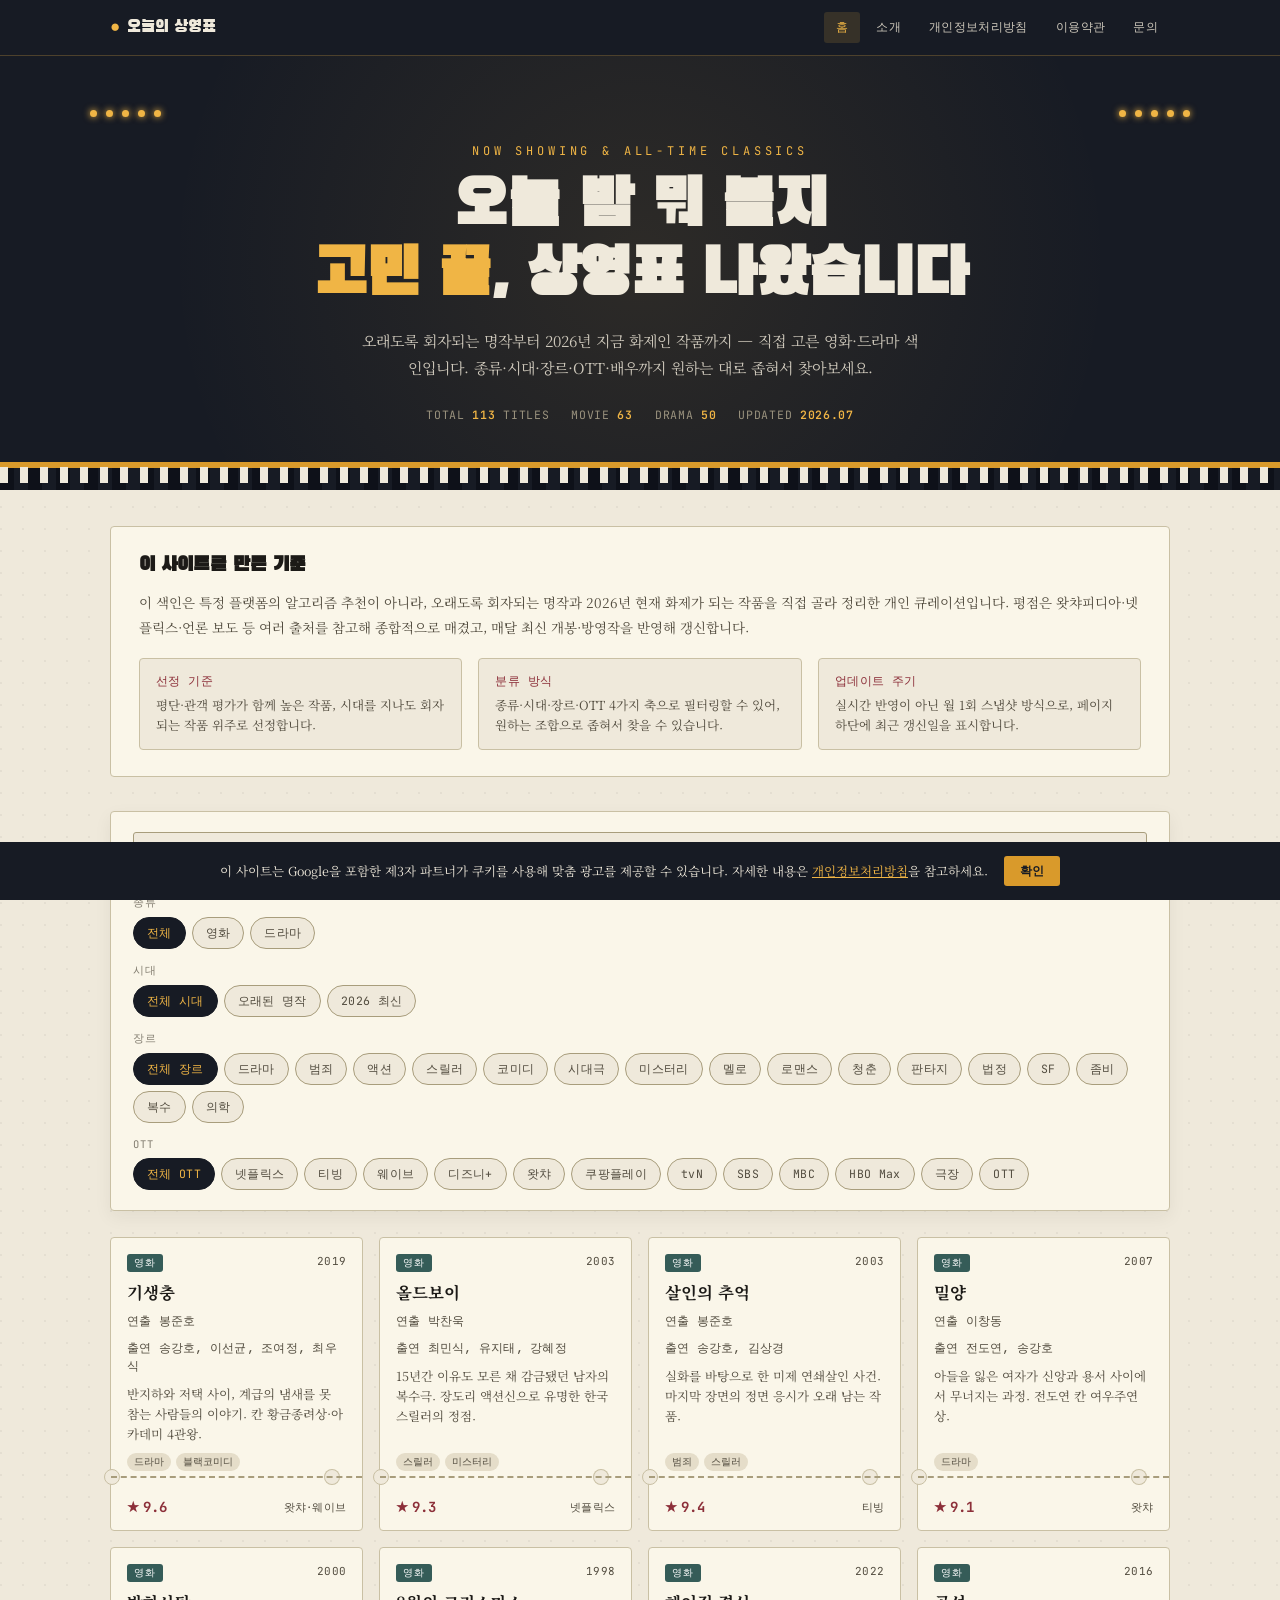
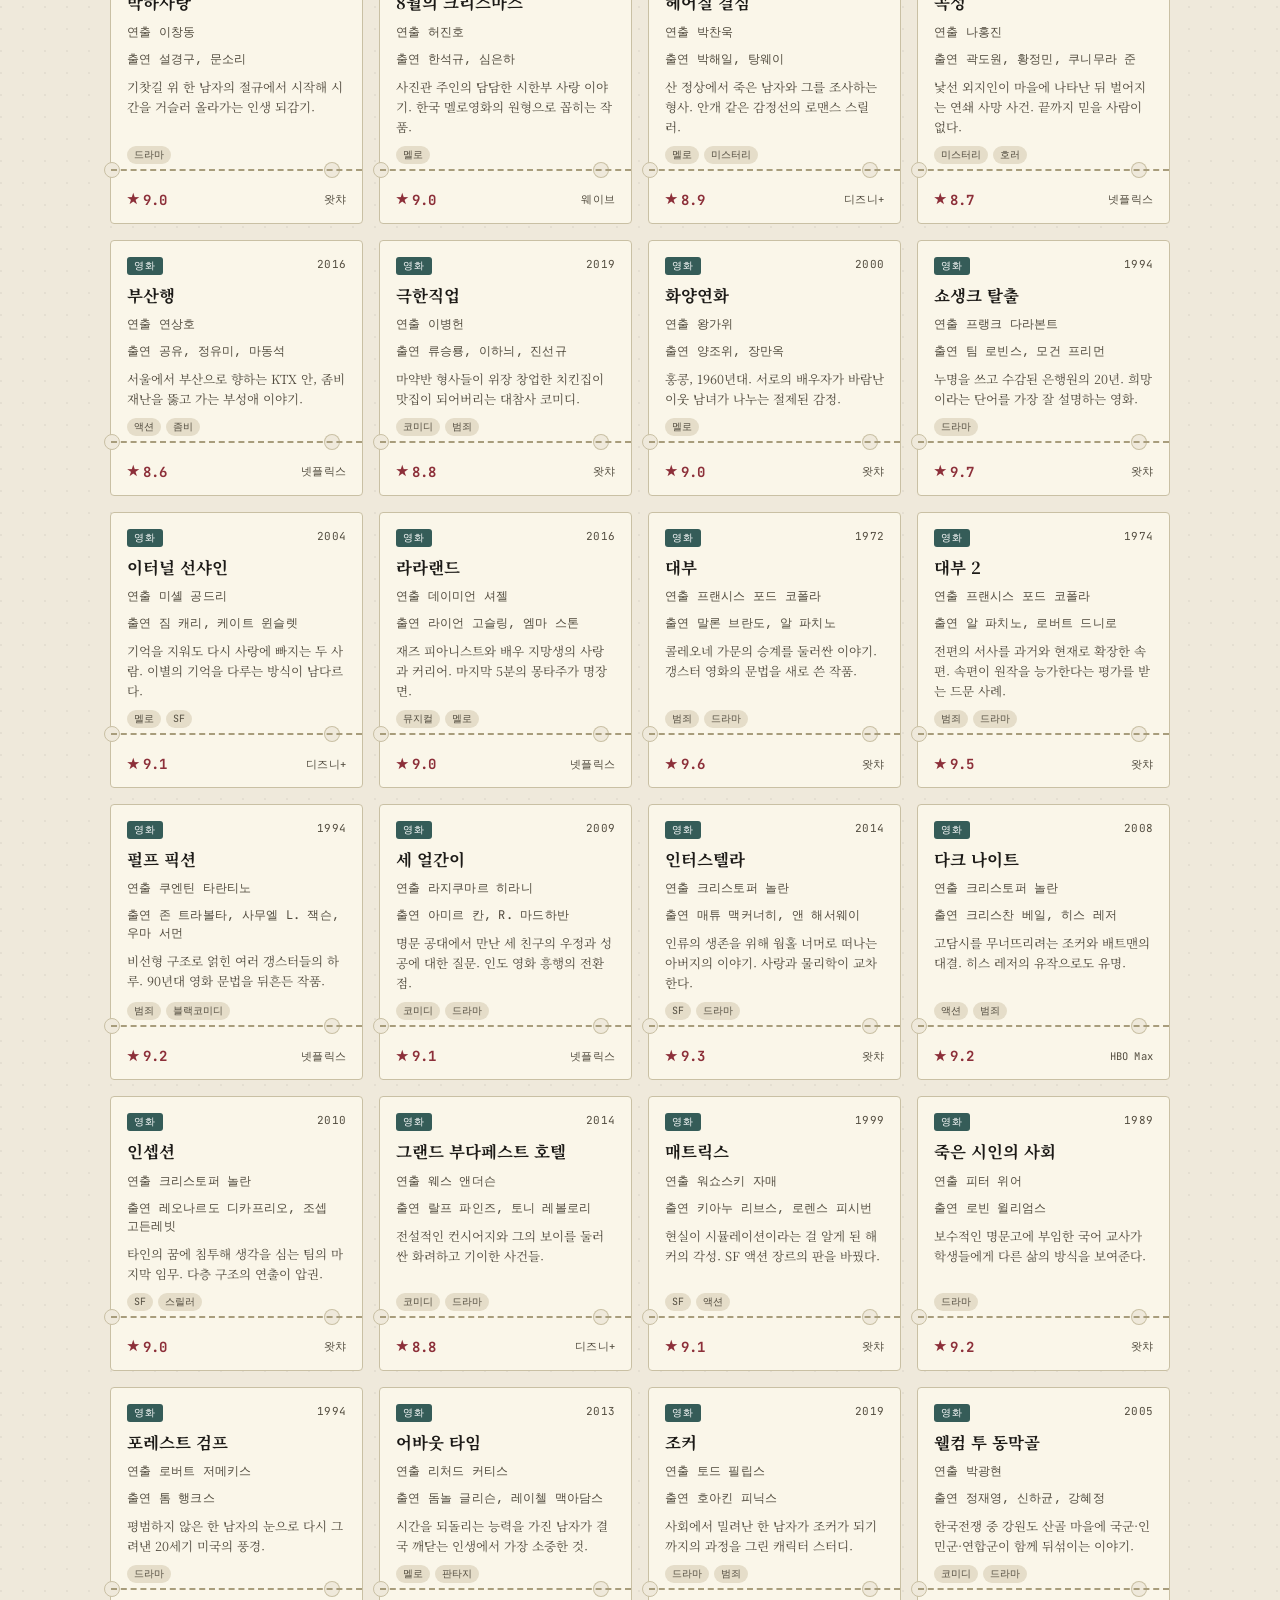
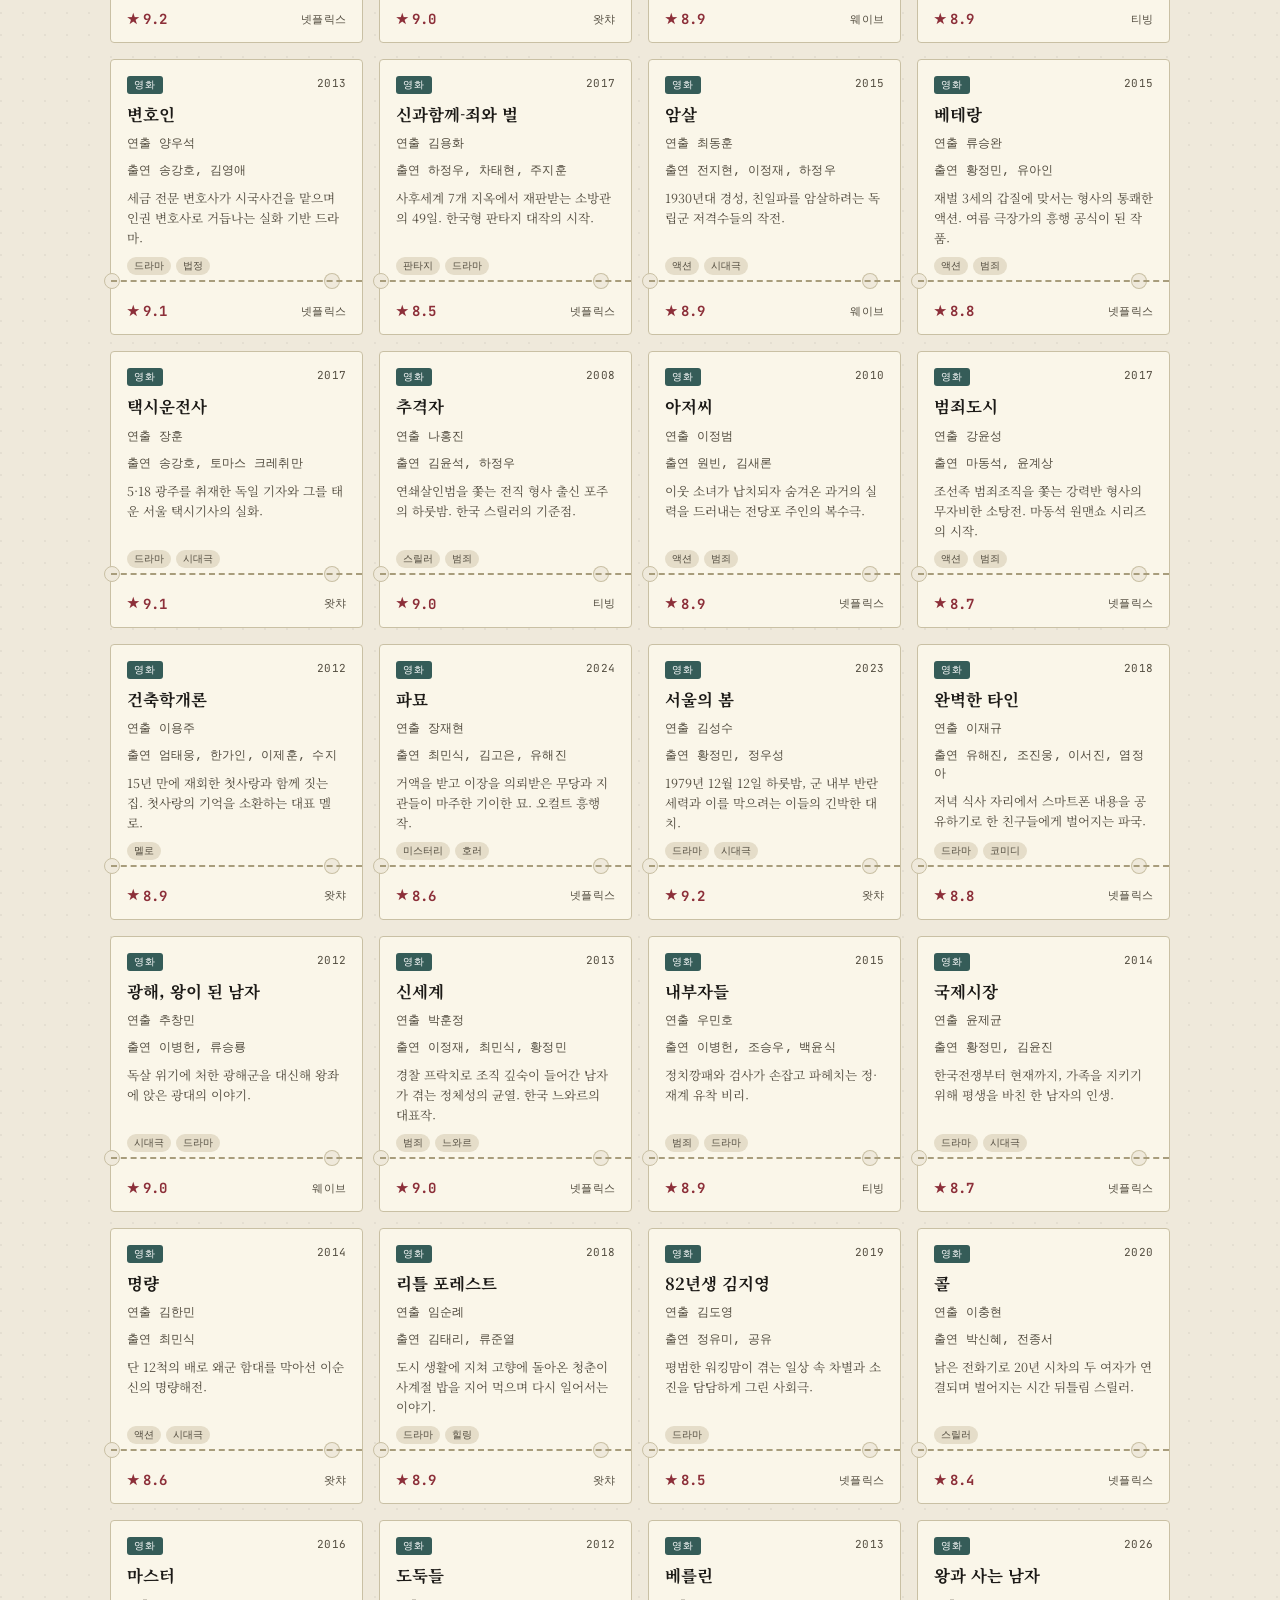
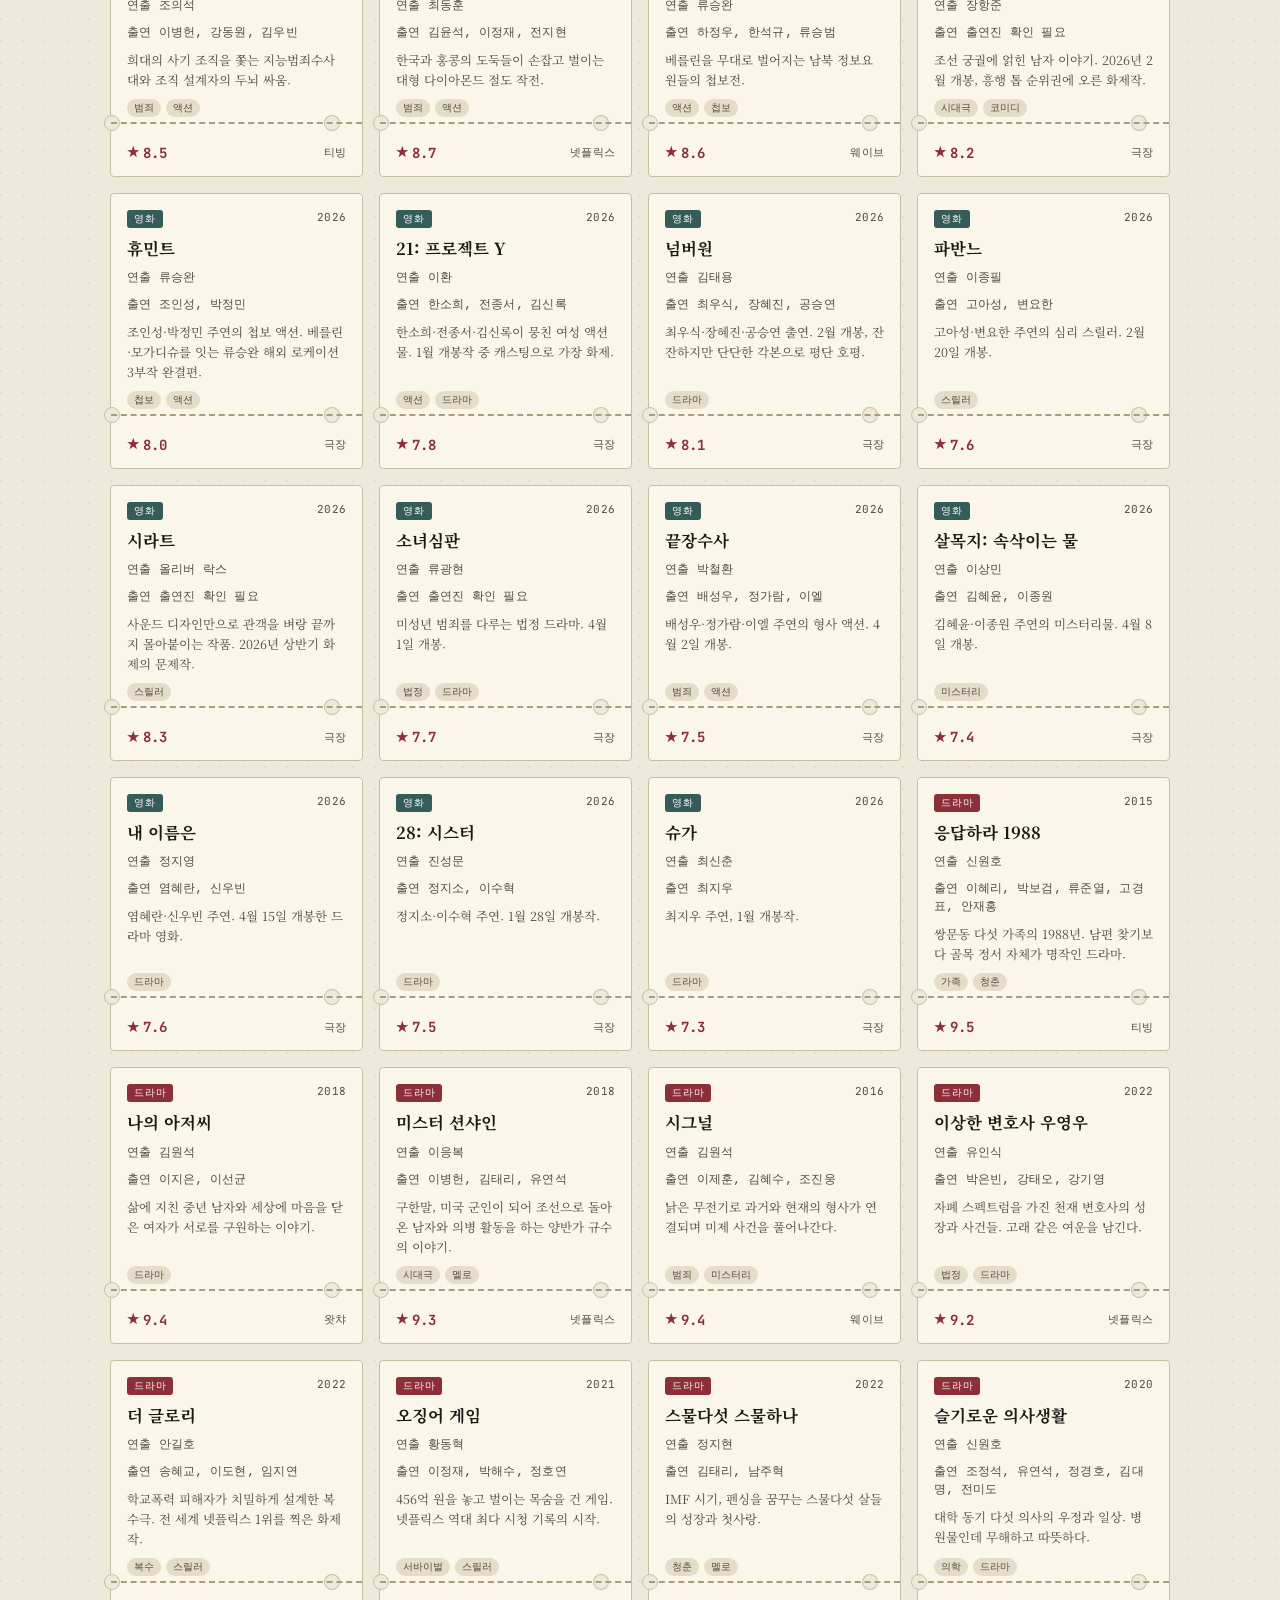
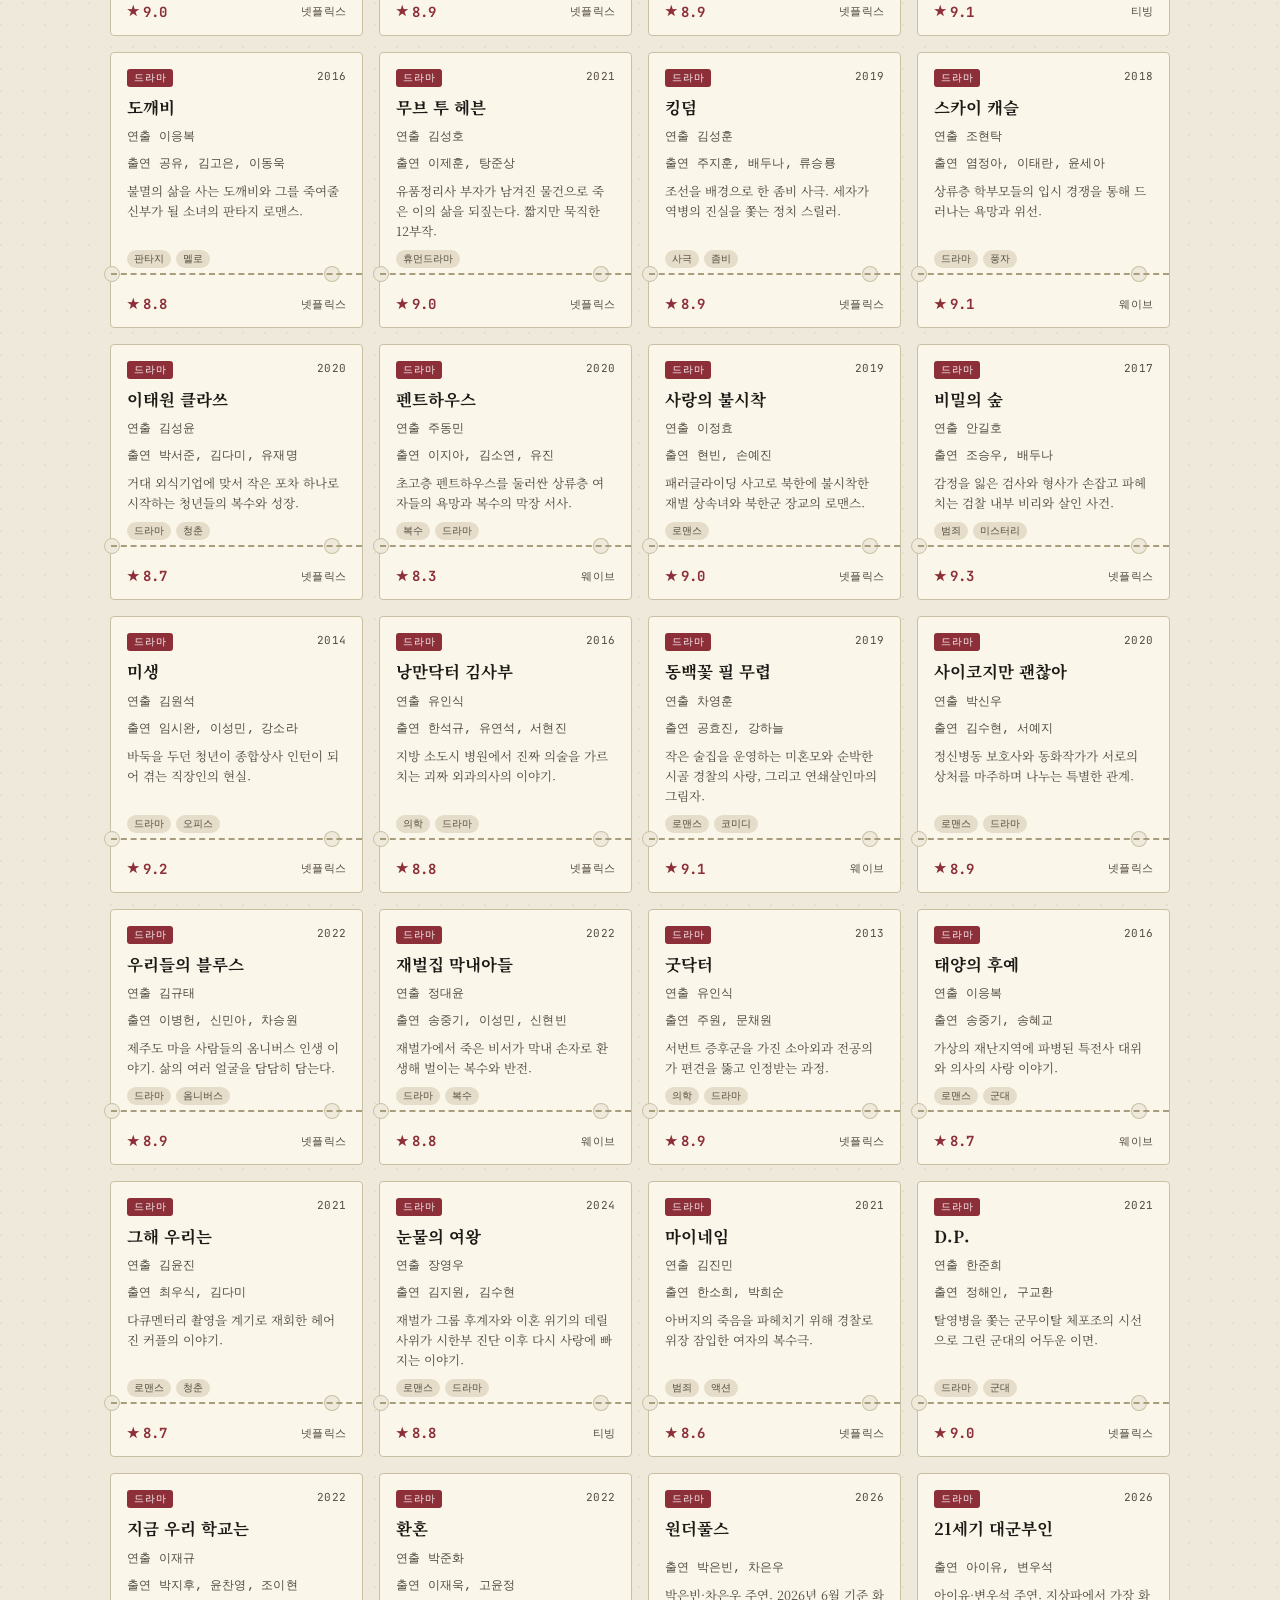
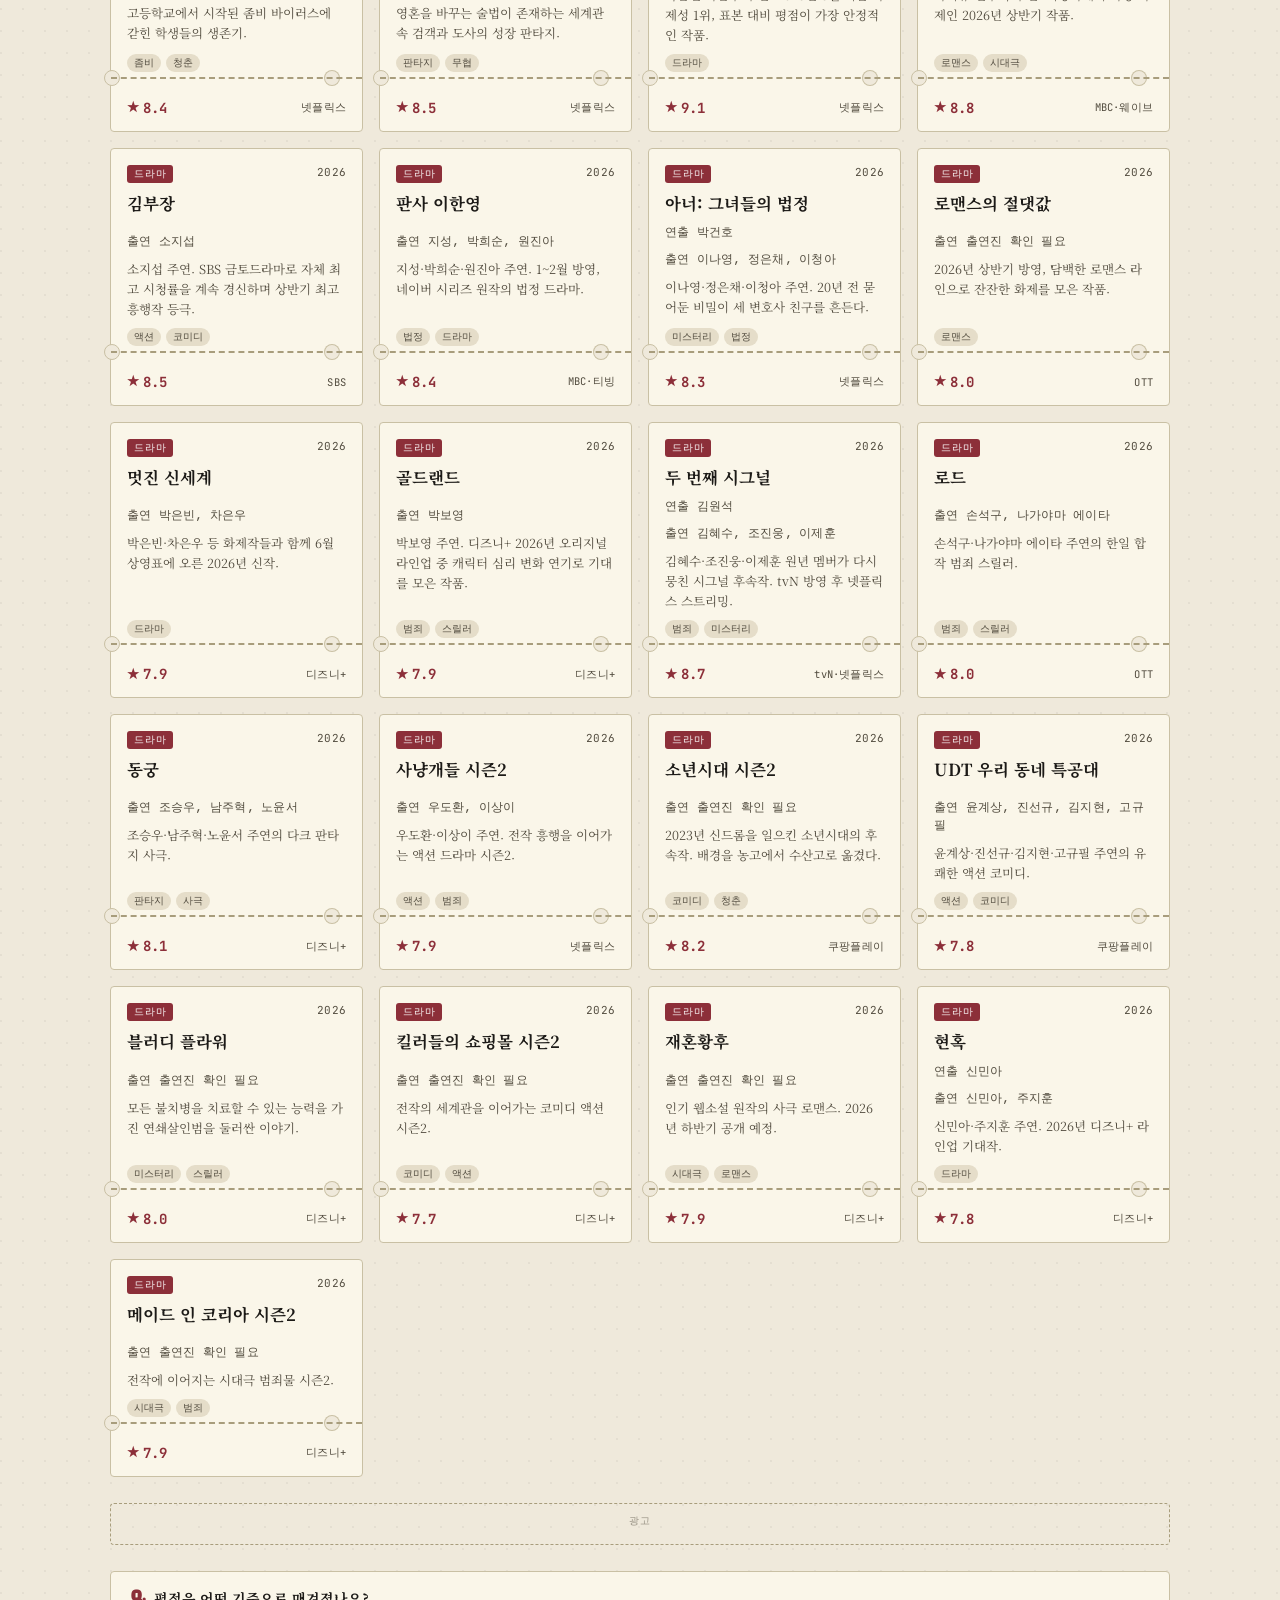
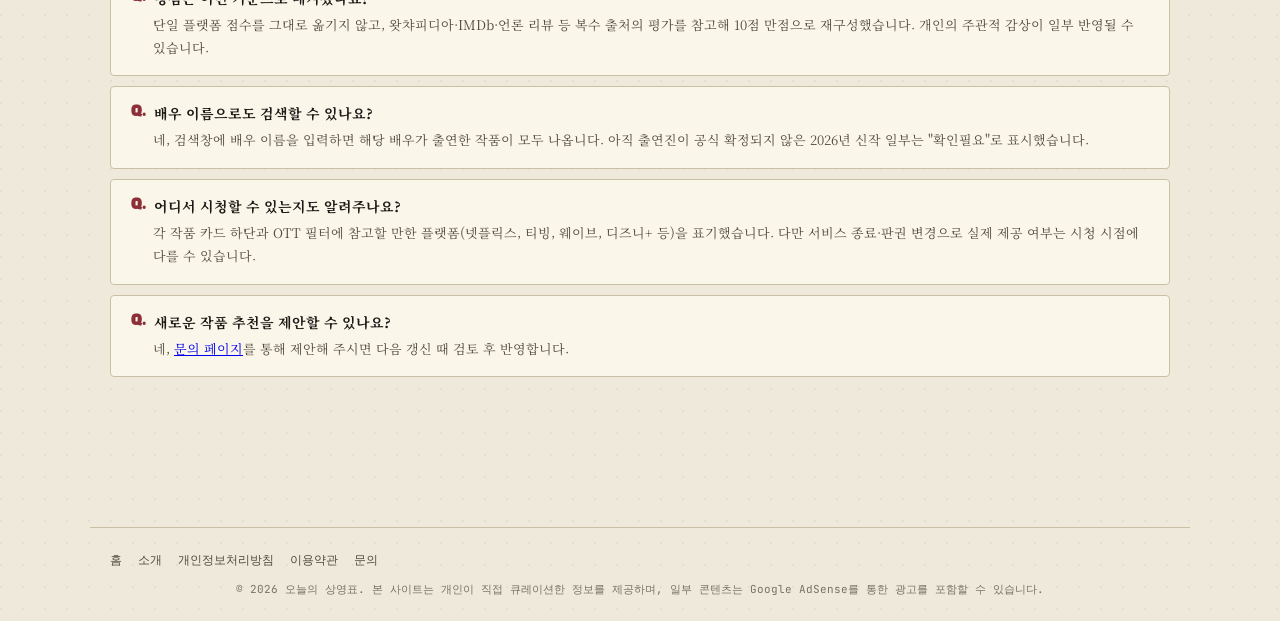
==== commit 9fa477c3: "Add files via upload" ====
--- a/index.html
+++ b/index.html
@@ -74,16 +74,8 @@
     </div>
   </div>
 
-  <div class="ad-slot">
-    <div class="ad-label">광고</div>
-    <ins class="adsbygoogle"
-         style="display:block"
-         data-ad-client="ca-pub-2557338953436433"
-         data-ad-slot="0000000000"
-         data-ad-format="auto"
-         data-full-width-responsive="true"></ins>
-    <script>(adsbygoogle = window.adsbygoogle || []).push({});</script>
-  </div>
+
+
   <div class="controls">
     <div class="search-box">
       <svg width="15" height="15" viewBox="0 0 24 24" fill="none" stroke="currentColor" stroke-width="2"><circle cx="11" cy="11" r="8"/><path d="m21 21-4.35-4.35"/></svg>
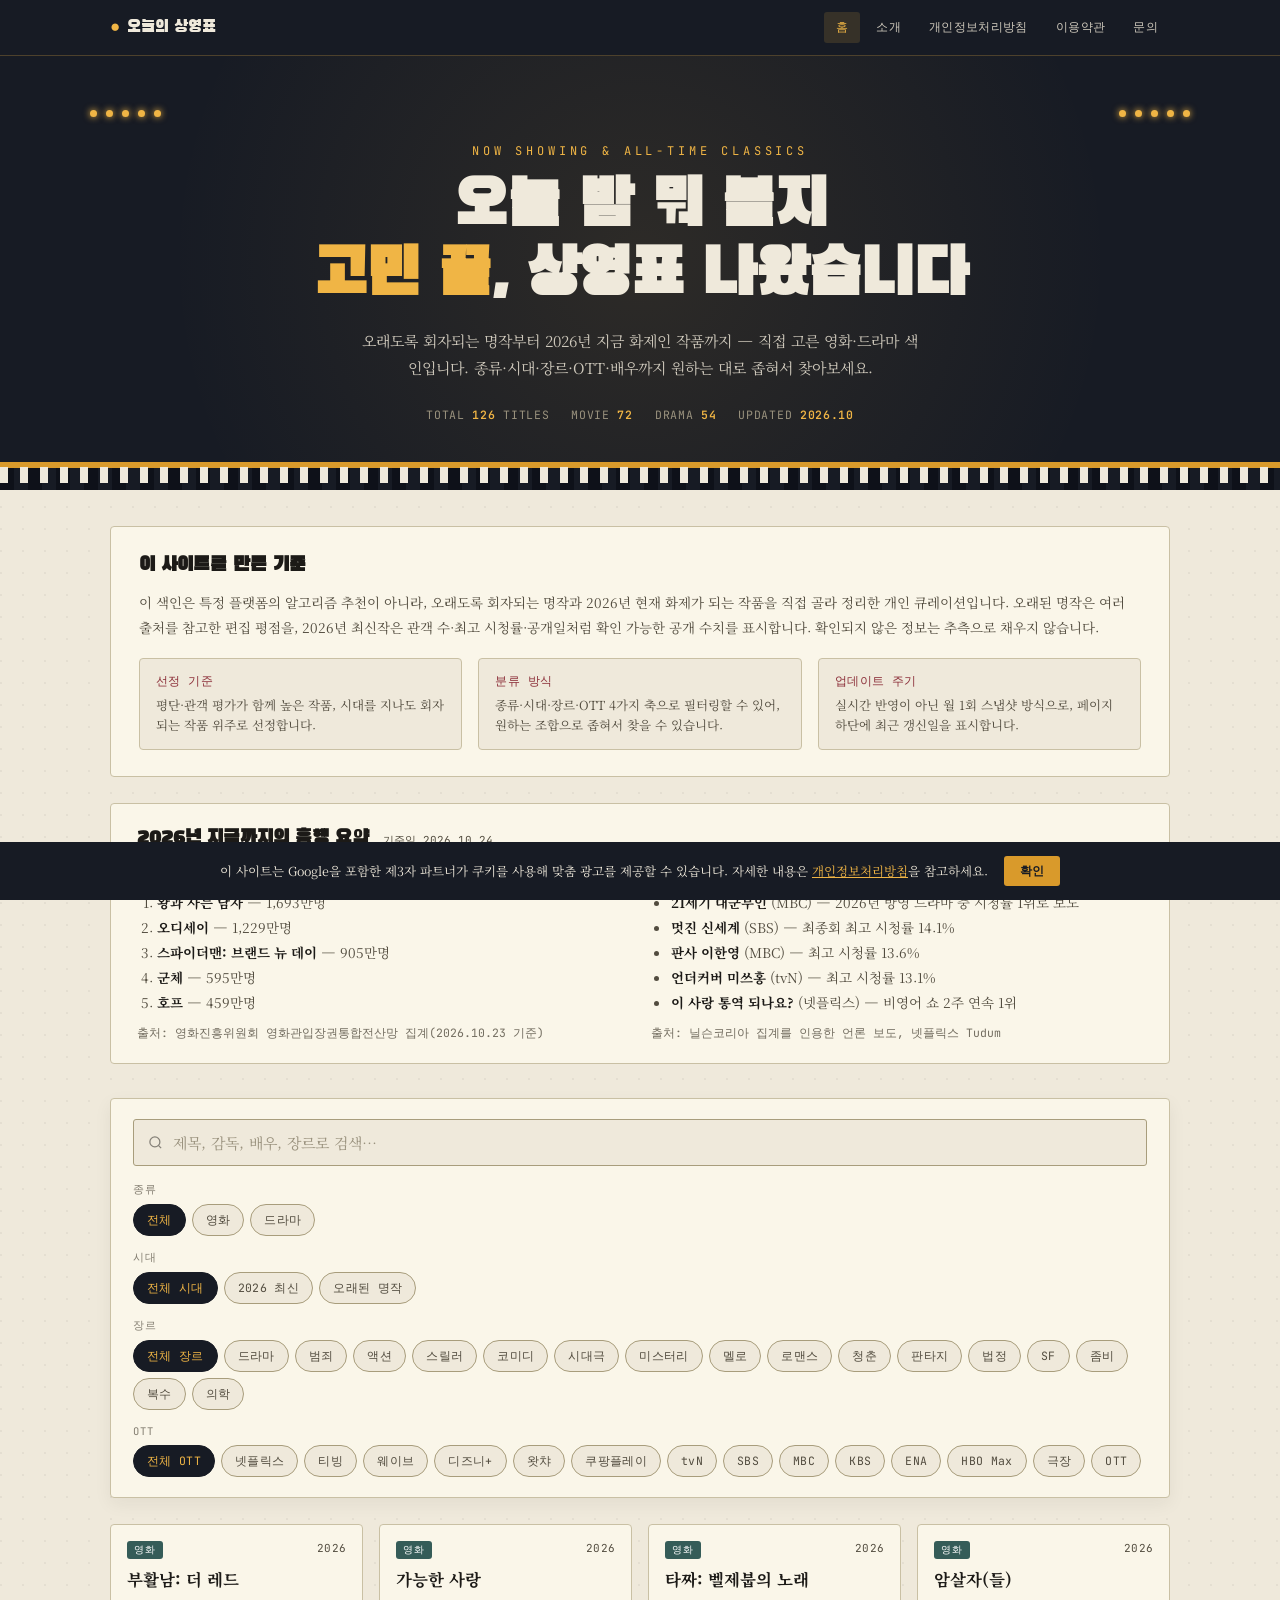
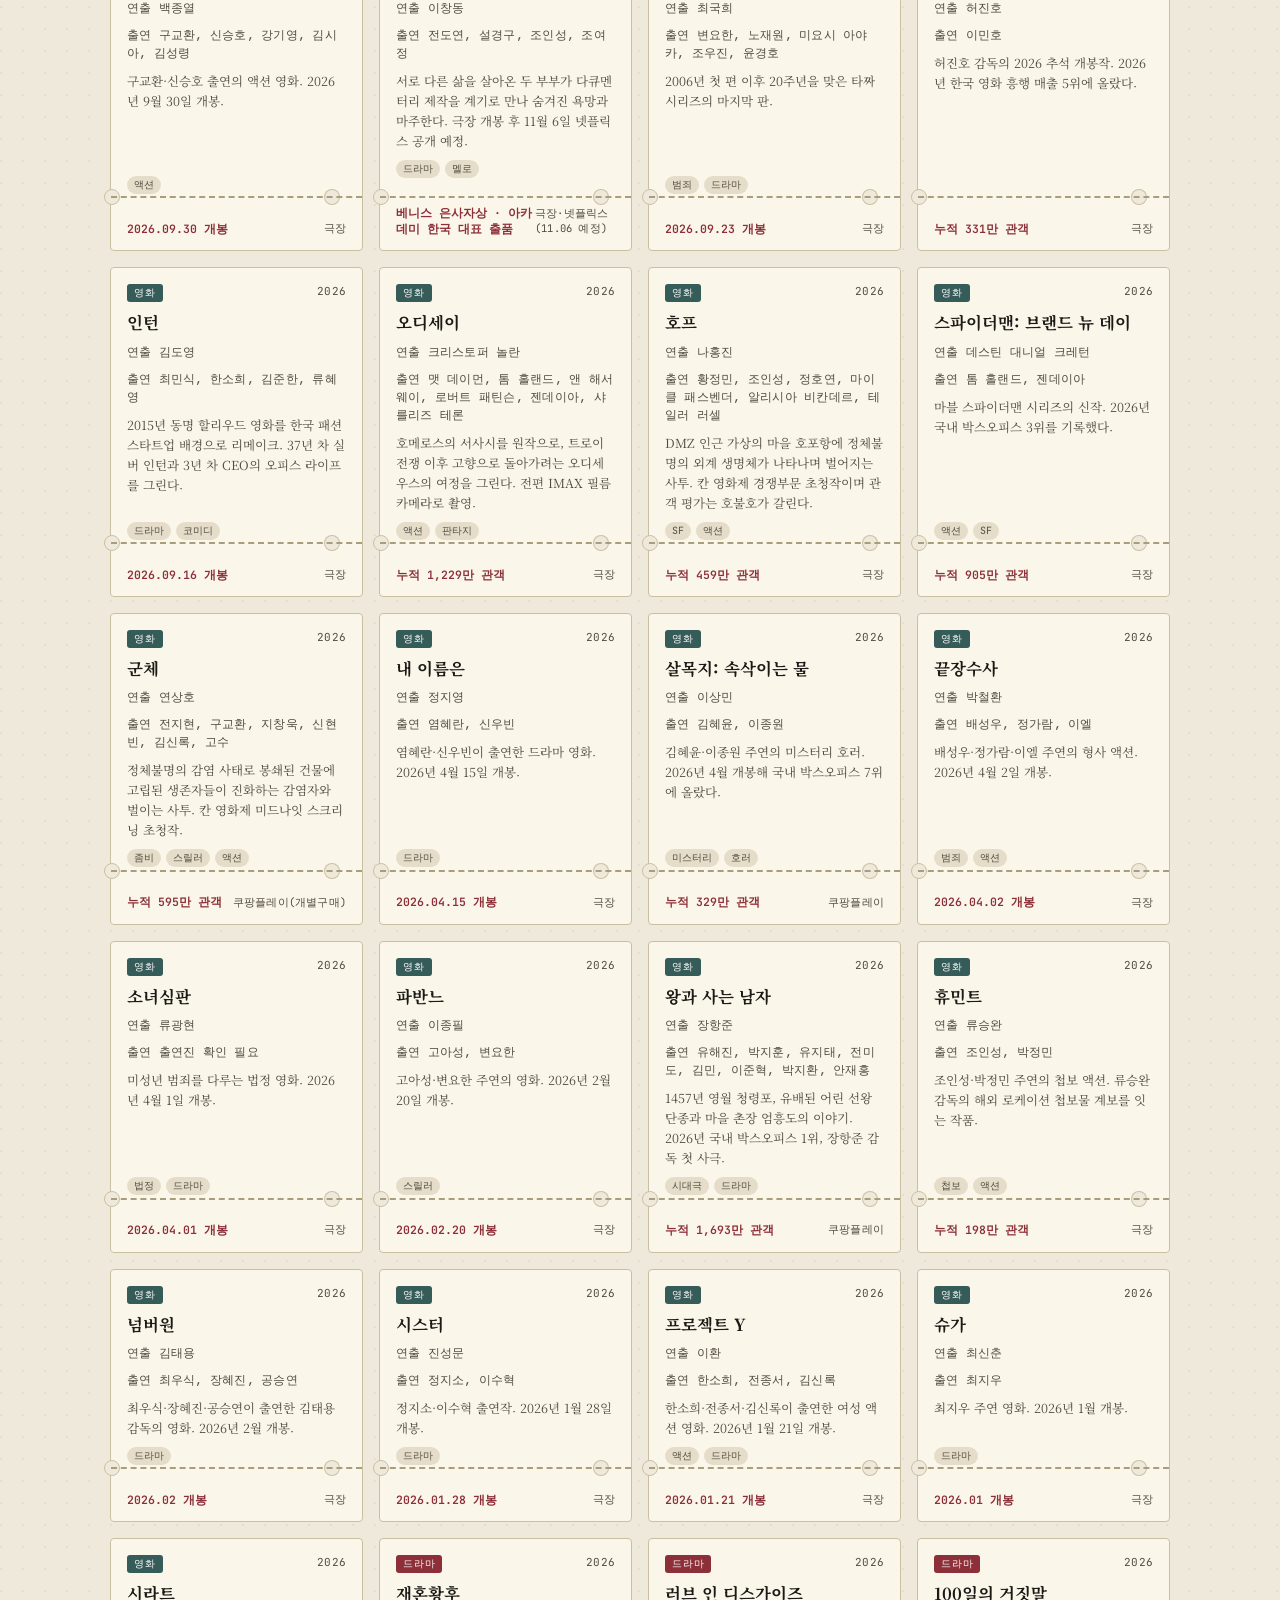
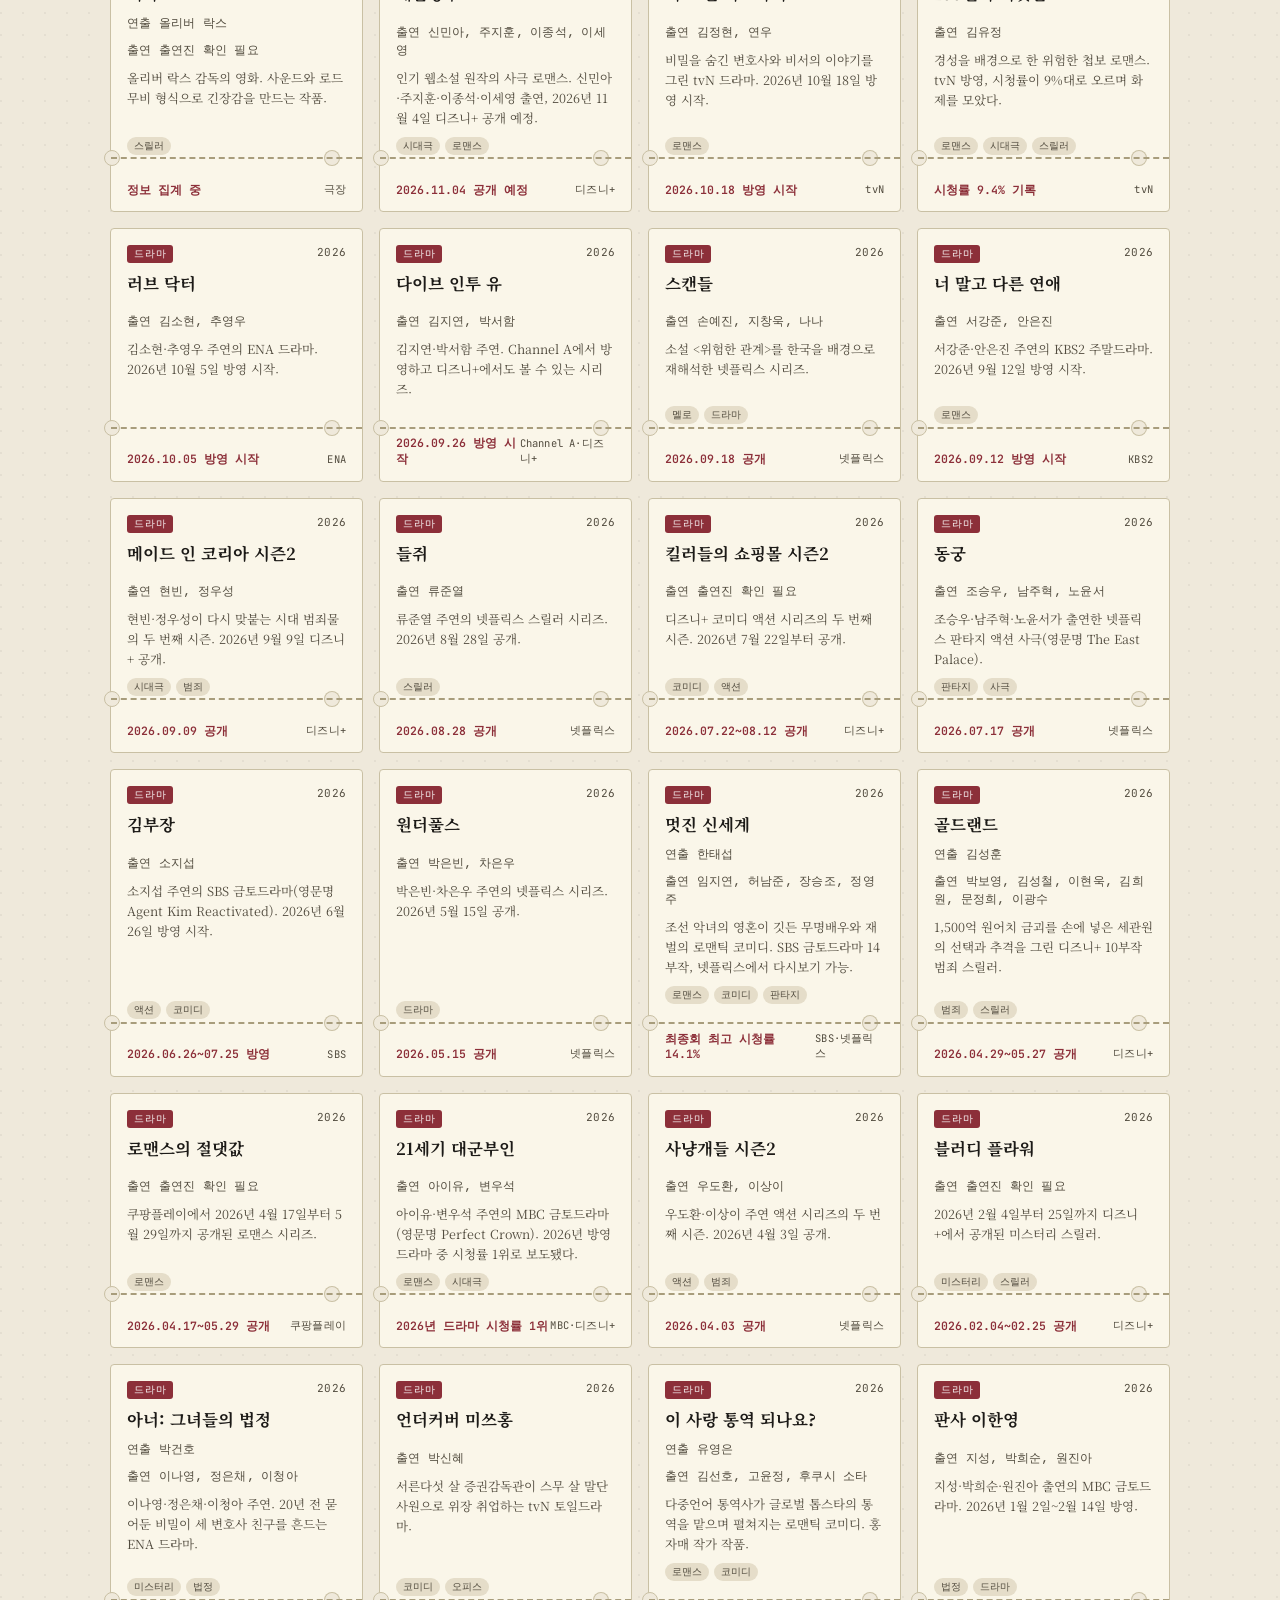
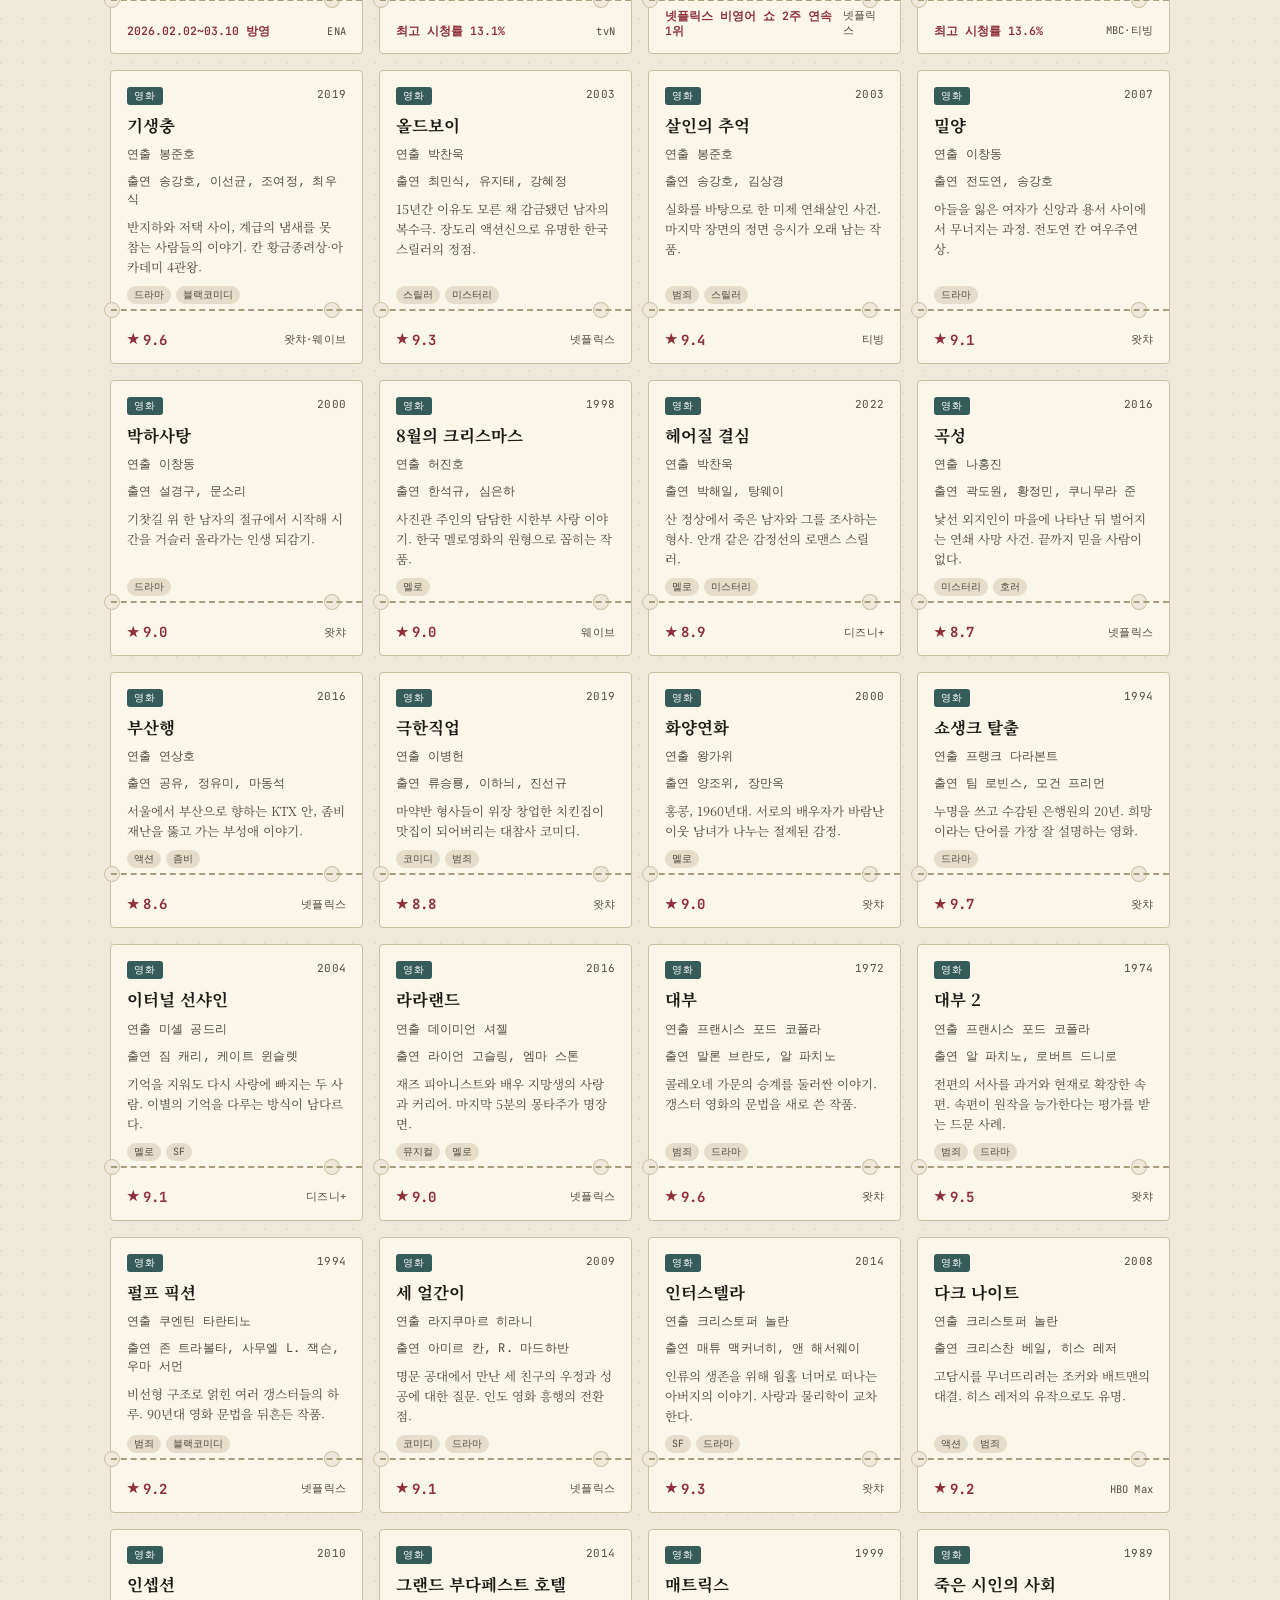
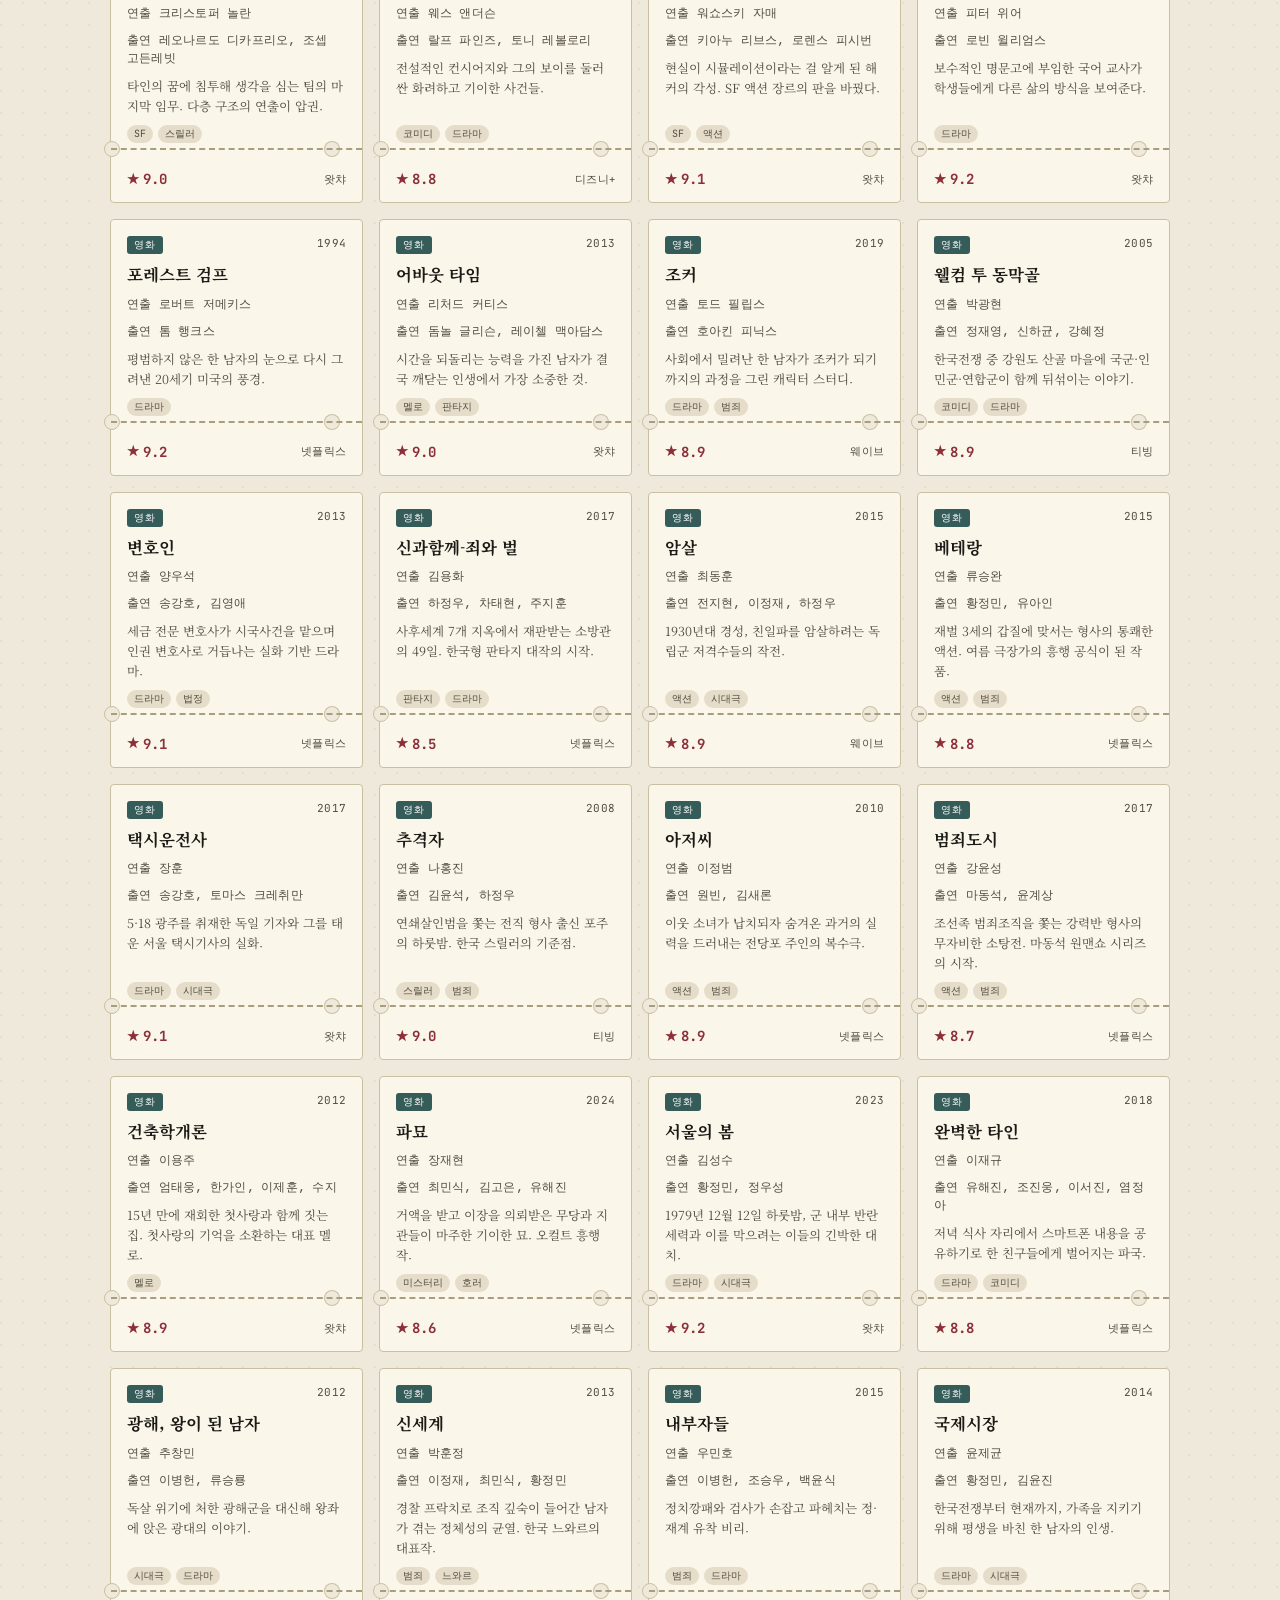
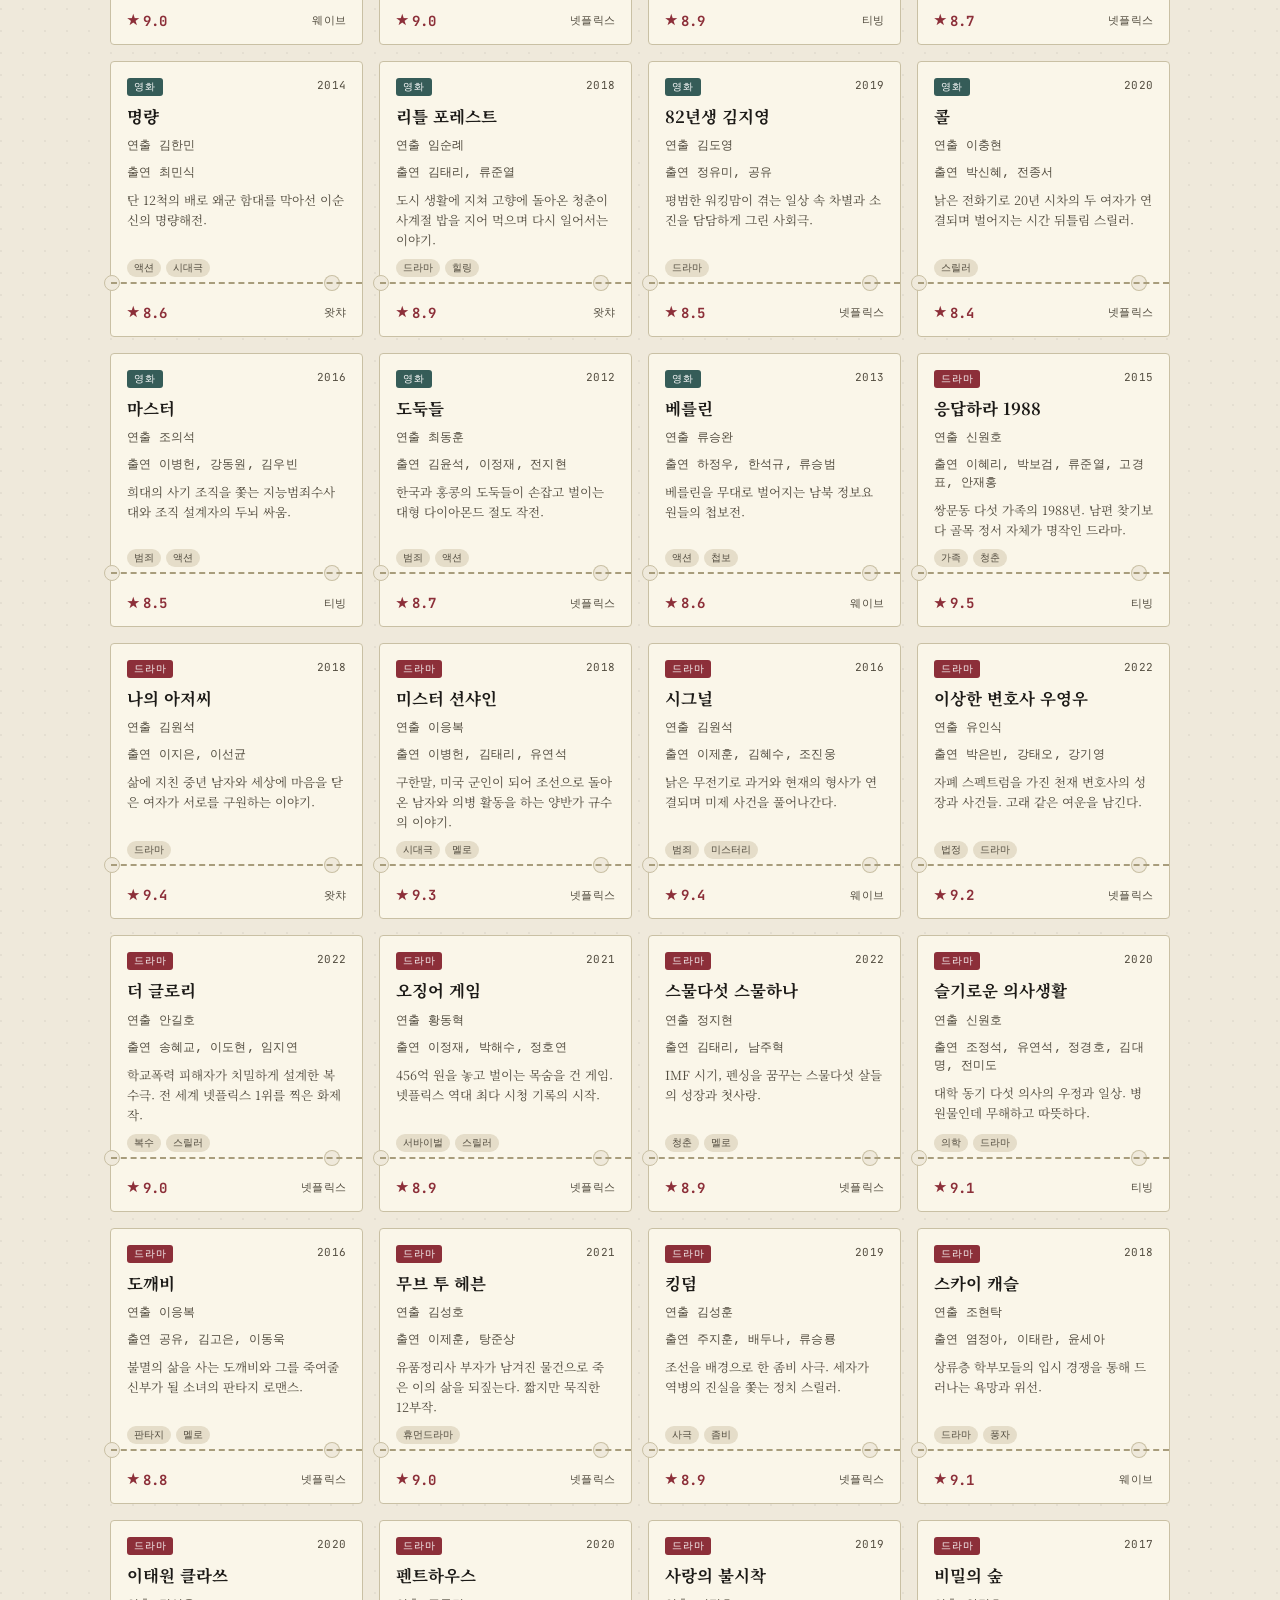
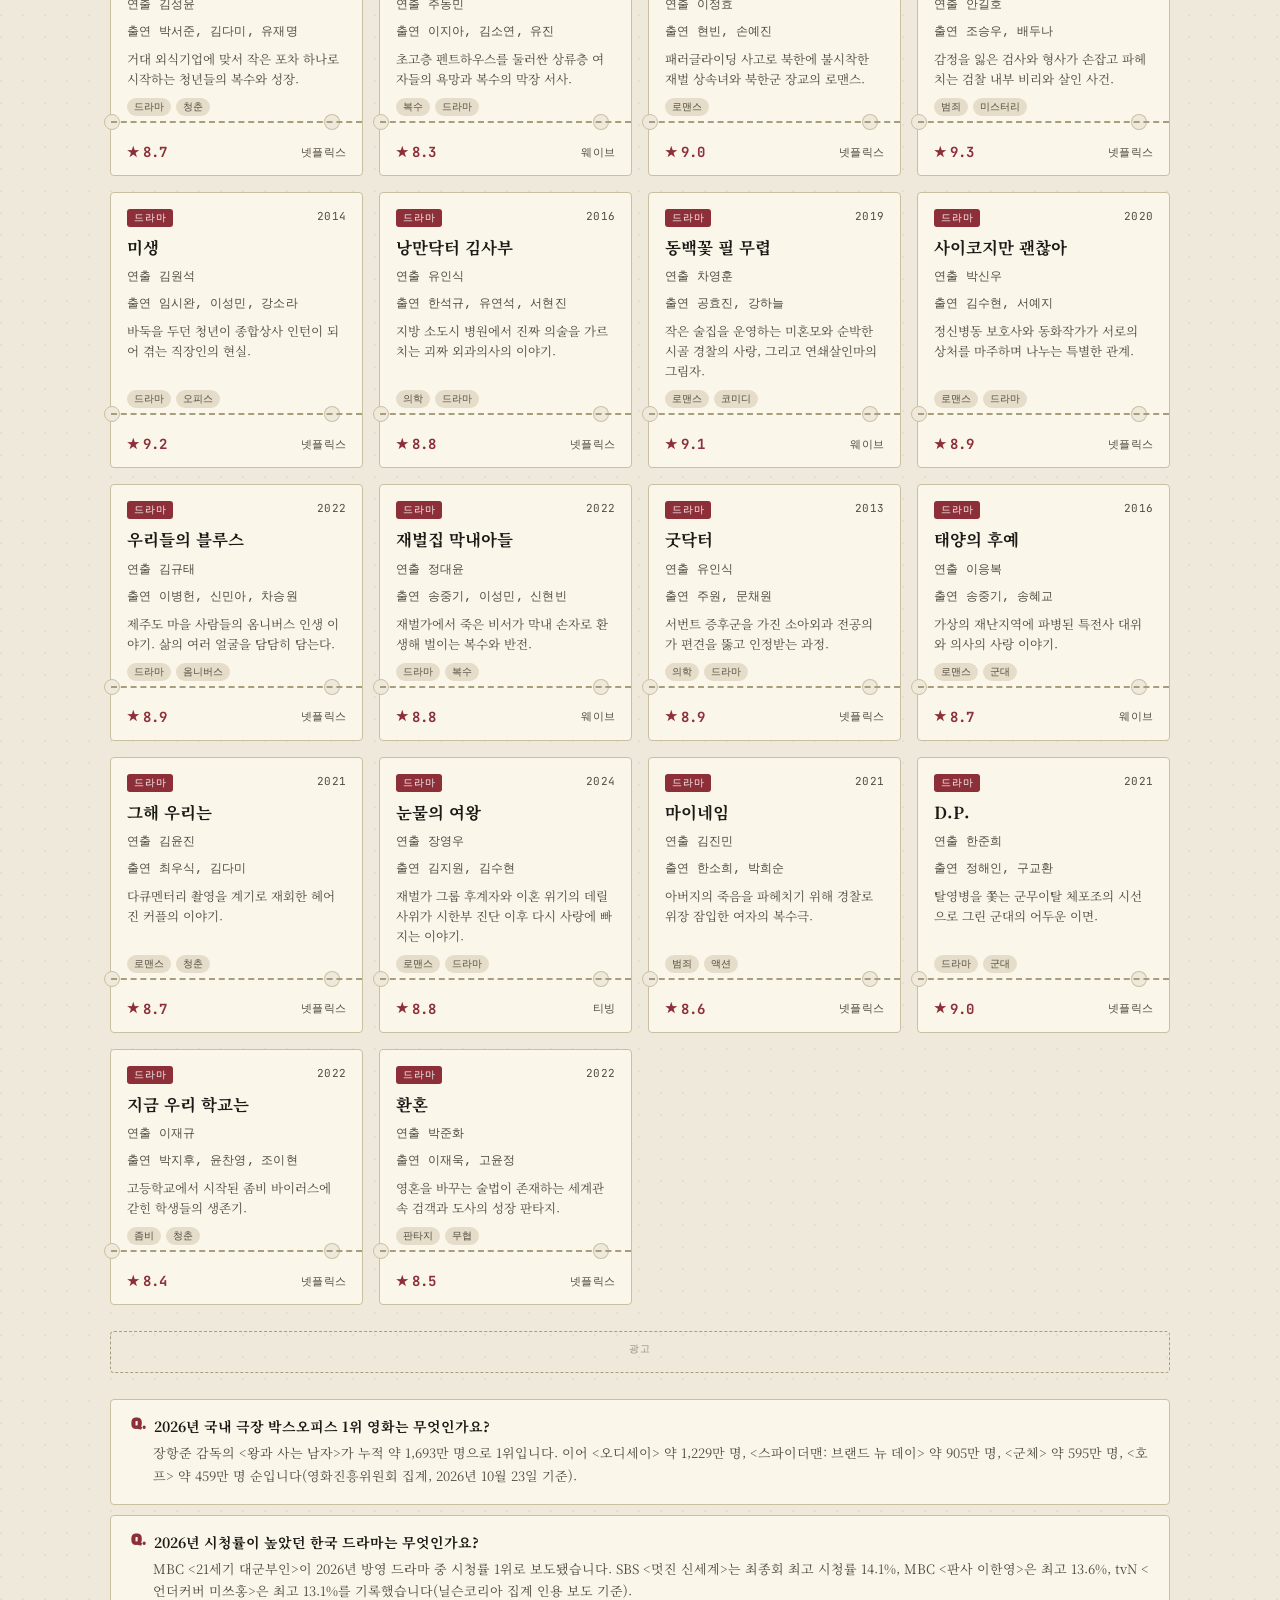
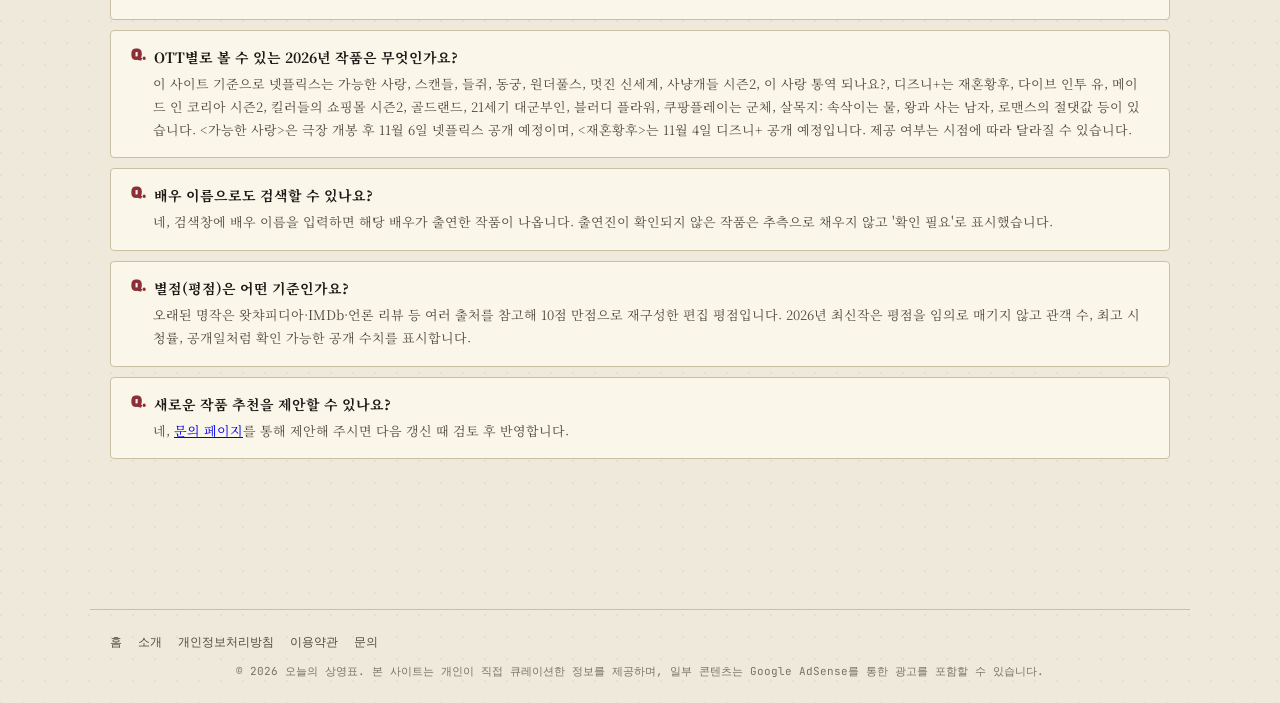
==== commit b6efc594: "Add files via upload" ====
--- a/index.html
+++ b/index.html
@@ -4,15 +4,17 @@
 <meta charset="UTF-8">
 <meta name="viewport" content="width=device-width, initial-scale=1.0">
 <title>오늘의 상영표 | 영화·드라마 추천 색인 — 명작부터 2026년 최신까지</title>
-<meta name="description" content="기생충, 나의 아저씨 같은 명작부터 2026년 상반기 화제작까지, 영화·드라마 113편을 장르·OTT·배우로 검색해 찾는 색인 카탈로그입니다.">
+<meta name="description" content="기생충, 나의 아저씨 같은 명작부터 2026년 최신 화제작까지, 영화·드라마 126편을 장르·OTT·배우로 검색해 찾는 색인 카탈로그입니다.">
 <meta name="keywords" content="영화 추천, 드라마 추천, 명작 영화, 2026 드라마, 넷플릭스 추천, 배우 검색, OTT 추천">
-<meta name="robots" content="index, follow">
+<meta name="robots" content="index, follow, max-snippet:-1, max-image-preview:large">
+<meta property="article:modified_time" content="2026-10-24T00:00:00+09:00">
+<link rel="alternate" type="text/plain" href="llms.txt" title="LLM-friendly summary">
 <link rel="canonical" href="https://movie-drama-site.vercel.app/index.html">
 
 <!-- Open Graph -->
 <meta property="og:type" content="website">
 <meta property="og:title" content="오늘의 상영표 | 영화·드라마 추천 색인 — 명작부터 2026년 최신까지">
-<meta property="og:description" content="기생충, 나의 아저씨 같은 명작부터 2026년 상반기 화제작까지, 영화·드라마 113편을 장르·OTT·배우로 검색해 찾는 색인 카탈로그입니다.">
+<meta property="og:description" content="기생충, 나의 아저씨 같은 명작부터 2026년 최신 화제작까지, 영화·드라마 126편을 장르·OTT·배우로 검색해 찾는 색인 카탈로그입니다.">
 <meta property="og:url" content="https://movie-drama-site.vercel.app/index.html">
 <meta property="og:locale" content="ko_KR">
 <meta property="og:site_name" content="오늘의 상영표">
@@ -20,7 +22,7 @@
 <!-- Twitter Card -->
 <meta name="twitter:card" content="summary">
 <meta name="twitter:title" content="오늘의 상영표 | 영화·드라마 추천 색인 — 명작부터 2026년 최신까지">
-<meta name="twitter:description" content="기생충, 나의 아저씨 같은 명작부터 2026년 상반기 화제작까지, 영화·드라마 113편을 장르·OTT·배우로 검색해 찾는 색인 카탈로그입니다.">
+<meta name="twitter:description" content="기생충, 나의 아저씨 같은 명작부터 2026년 최신 화제작까지, 영화·드라마 126편을 장르·OTT·배우로 검색해 찾는 색인 카탈로그입니다.">
 
 <!-- Google AdSense -->
 <script async src="https://pagead2.googlesyndication.com/pagead/js/adsbygoogle.js?client=ca-pub-2557338953436433" crossorigin="anonymous"></script>
@@ -30,6 +32,9 @@
 <link rel="preconnect" href="https://fonts.googleapis.com">
 <link href="https://fonts.googleapis.com/css2?family=Black+Han+Sans&family=Noto+Serif+KR:wght@400;500;600;700;900&family=JetBrains+Mono:wght@400;500;700&display=swap" rel="stylesheet">
 <link rel="stylesheet" href="style.css">
+<script type="application/ld+json">{"@context":"https://schema.org","@type":"WebSite","name":"오늘의 상영표","url":"https://movie-drama-site.vercel.app/","inLanguage":"ko","description":"영화·드라마 추천 색인. 종류·시대·장르·OTT·배우로 좁혀 찾는 큐레이션 카탈로그.","dateModified":"2026-10-24","publisher":{"@type":"Organization","name":"오늘의 상영표","url":"https://movie-drama-site.vercel.app/","email":"yjw2172@naver.com"},"potentialAction":{"@type":"SearchAction","target":"https://movie-drama-site.vercel.app/index.html?q={search_term_string}","query-input":"required name=search_term_string"}}</script>
+<script type="application/ld+json">{"@context":"https://schema.org","@type":"ItemList","name":"오늘의 상영표 영화·드라마 추천 목록","numberOfItems":126,"itemListElement":[{"@type":"ListItem","position":1,"item":{"@type":"Movie","name":"부활남: 더 레드","url":"https://movie-drama-site.vercel.app/index.html#t-77b4b96e","description":"구교환·신승호 출연의 액션 영화. 2026년 9월 30일 개봉.","inLanguage":"ko","datePublished":"2026-09-30","director":{"@type":"Person","name":"백종열"},"actor":[{"@type":"Person","name":"구교환"},{"@type":"Person","name":"신승호"},{"@type":"Person","name":"강기영"},{"@type":"Person","name":"김시아"},{"@type":"Person","name":"김성령"}],"genre":["액션"]}},{"@type":"ListItem","position":2,"item":{"@type":"Movie","name":"가능한 사랑","url":"https://movie-drama-site.vercel.app/index.html#t-46261f74","description":"서로 다른 삶을 살아온 두 부부가 다큐멘터리 제작을 계기로 만나 숨겨진 욕망과 마주한다. 극장 개봉 후 11월 6일 넷플릭스 공개 예정.","inLanguage":"ko","datePublished":"2026-09-23","director":{"@type":"Person","name":"이창동"},"actor":[{"@type":"Person","name":"전도연"},{"@type":"Person","name":"설경구"},{"@type":"Person","name":"조인성"},{"@type":"Person","name":"조여정"}],"genre":["드라마","멜로"]}},{"@type":"ListItem","position":3,"item":{"@type":"Movie","name":"타짜: 벨제붑의 노래","url":"https://movie-drama-site.vercel.app/index.html#t-02692686","description":"2006년 첫 편 이후 20주년을 맞은 타짜 시리즈의 마지막 판.","inLanguage":"ko","datePublished":"2026-09-23","director":{"@type":"Person","name":"최국희"},"actor":[{"@type":"Person","name":"변요한"},{"@type":"Person","name":"노재원"},{"@type":"Person","name":"미요시 아야카"},{"@type":"Person","name":"조우진"},{"@type":"Person","name":"윤경호"}],"genre":["범죄","드라마"]}},{"@type":"ListItem","position":4,"item":{"@type":"Movie","name":"암살자(들)","url":"https://movie-drama-site.vercel.app/index.html#t-7b4322db","description":"허진호 감독의 2026 추석 개봉작. 2026년 한국 영화 흥행 매출 5위에 올랐다.","inLanguage":"ko","datePublished":"2026-09-23","director":{"@type":"Person","name":"허진호"},"actor":[{"@type":"Person","name":"이민호"}]}},{"@type":"ListItem","position":5,"item":{"@type":"Movie","name":"인턴","url":"https://movie-drama-site.vercel.app/index.html#t-5ec021ea","description":"2015년 동명 할리우드 영화를 한국 패션 스타트업 배경으로 리메이크. 37년 차 실버 인턴과 3년 차 CEO의 오피스 라이프를 그린다.","inLanguage":"ko","datePublished":"2026-09-16","director":{"@type":"Person","name":"김도영"},"actor":[{"@type":"Person","name":"최민식"},{"@type":"Person","name":"한소희"},{"@type":"Person","name":"김준한"},{"@type":"Person","name":"류혜영"}],"genre":["드라마","코미디"]}},{"@type":"ListItem","position":6,"item":{"@type":"Movie","name":"오디세이","url":"https://movie-drama-site.vercel.app/index.html#t-2404cf43","description":"호메로스의 서사시를 원작으로, 트로이 전쟁 이후 고향으로 돌아가려는 오디세우스의 여정을 그린다. 전편 IMAX 필름 카메라로 촬영.","inLanguage":"ko","datePublished":"2026-08-05","director":{"@type":"Person","name":"크리스토퍼 놀란"},"actor":[{"@type":"Person","name":"맷 데이먼"},{"@type":"Person","name":"톰 홀랜드"},{"@type":"Person","name":"앤 해서웨이"},{"@type":"Person","name":"로버트 패틴슨"},{"@type":"Person","name":"젠데이아"},{"@type":"Person","name":"샤를리즈 테론"}],"genre":["액션","판타지"]}},{"@type":"ListItem","position":7,"item":{"@type":"Movie","name":"호프","url":"https://movie-drama-site.vercel.app/index.html#t-72d7c6f7","description":"DMZ 인근 가상의 마을 호포항에 정체불명의 외계 생명체가 나타나며 벌어지는 사투. 칸 영화제 경쟁부문 초청작이며 관객 평가는 호불호가 갈린다.","inLanguage":"ko","datePublished":"2026-07-15","director":{"@type":"Person","name":"나홍진"},"actor":[{"@type":"Person","name":"황정민"},{"@type":"Person","name":"조인성"},{"@type":"Person","name":"정호연"},{"@type":"Person","name":"마이클 패스벤더"},{"@type":"Person","name":"알리시아 비칸데르"},{"@type":"Person","name":"테일러 러셀"}],"genre":["SF","액션"]}},{"@type":"ListItem","position":8,"item":{"@type":"Movie","name":"스파이더맨: 브랜드 뉴 데이","url":"https://movie-drama-site.vercel.app/index.html#t-02e93d31","description":"마블 스파이더맨 시리즈의 신작. 2026년 국내 박스오피스 3위를 기록했다.","inLanguage":"ko","datePublished":"2026-07","director":{"@type":"Person","name":"데스틴 대니얼 크레턴"},"actor":[{"@type":"Person","name":"톰 홀랜드"},{"@type":"Person","name":"젠데이아"}],"genre":["액션","SF"]}},{"@type":"ListItem","position":9,"item":{"@type":"Movie","name":"군체","url":"https://movie-drama-site.vercel.app/index.html#t-6741f4fa","description":"정체불명의 감염 사태로 봉쇄된 건물에 고립된 생존자들이 진화하는 감염자와 벌이는 사투. 칸 영화제 미드나잇 스크리닝 초청작.","inLanguage":"ko","datePublished":"2026-05-21","director":{"@type":"Person","name":"연상호"},"actor":[{"@type":"Person","name":"전지현"},{"@type":"Person","name":"구교환"},{"@type":"Person","name":"지창욱"},{"@type":"Person","name":"신현빈"},{"@type":"Person","name":"김신록"},{"@type":"Person","name":"고수"}],"genre":["좀비","스릴러","액션"]}},{"@type":"ListItem","position":10,"item":{"@type":"Movie","name":"내 이름은","url":"https://movie-drama-site.vercel.app/index.html#t-c5baeb67","description":"염혜란·신우빈이 출연한 드라마 영화. 2026년 4월 15일 개봉.","inLanguage":"ko","datePublished":"2026-04-15","director":{"@type":"Person","name":"정지영"},"actor":[{"@type":"Person","name":"염혜란"},{"@type":"Person","name":"신우빈"}],"genre":["드라마"]}},{"@type":"ListItem","position":11,"item":{"@type":"Movie","name":"살목지: 속삭이는 물","url":"https://movie-drama-site.vercel.app/index.html#t-05c0dccd","description":"김혜윤·이종원 주연의 미스터리 호러. 2026년 4월 개봉해 국내 박스오피스 7위에 올랐다.","inLanguage":"ko","datePublished":"2026-04-08","director":{"@type":"Person","name":"이상민"},"actor":[{"@type":"Person","name":"김혜윤"},{"@type":"Person","name":"이종원"}],"genre":["미스터리","호러"]}},{"@type":"ListItem","position":12,"item":{"@type":"Movie","name":"끝장수사","url":"https://movie-drama-site.vercel.app/index.html#t-b8e5d318","description":"배성우·정가람·이엘 주연의 형사 액션. 2026년 4월 2일 개봉.","inLanguage":"ko","datePublished":"2026-04-02","director":{"@type":"Person","name":"박철환"},"actor":[{"@type":"Person","name":"배성우"},{"@type":"Person","name":"정가람"},{"@type":"Person","name":"이엘"}],"genre":["범죄","액션"]}},{"@type":"ListItem","position":13,"item":{"@type":"Movie","name":"소녀심판","url":"https://movie-drama-site.vercel.app/index.html#t-6475796e","description":"미성년 범죄를 다루는 법정 영화. 2026년 4월 1일 개봉.","inLanguage":"ko","datePublished":"2026-04-01","director":{"@type":"Person","name":"류광현"},"genre":["법정","드라마"]}},{"@type":"ListItem","position":14,"item":{"@type":"Movie","name":"파반느","url":"https://movie-drama-site.vercel.app/index.html#t-46d0c476","description":"고아성·변요한 주연의 영화. 2026년 2월 20일 개봉.","inLanguage":"ko","datePublished":"2026-02-20","director":{"@type":"Person","name":"이종필"},"actor":[{"@type":"Person","name":"고아성"},{"@type":"Person","name":"변요한"}],"genre":["스릴러"]}},{"@type":"ListItem","position":15,"item":{"@type":"Movie","name":"왕과 사는 남자","url":"https://movie-drama-site.vercel.app/index.html#t-29fad4f8","description":"1457년 영월 청령포, 유배된 어린 선왕 단종과 마을 촌장 엄흥도의 이야기. 2026년 국내 박스오피스 1위, 장항준 감독 첫 사극.","inLanguage":"ko","datePublished":"2026-02-04","director":{"@type":"Person","name":"장항준"},"actor":[{"@type":"Person","name":"유해진"},{"@type":"Person","name":"박지훈"},{"@type":"Person","name":"유지태"},{"@type":"Person","name":"전미도"},{"@type":"Person","name":"김민"},{"@type":"Person","name":"이준혁"},{"@type":"Person","name":"박지환"},{"@type":"Person","name":"안재홍"}],"genre":["시대극","드라마"]}},{"@type":"ListItem","position":16,"item":{"@type":"Movie","name":"휴민트","url":"https://movie-drama-site.vercel.app/index.html#t-2494ced6","description":"조인성·박정민 주연의 첩보 액션. 류승완 감독의 해외 로케이션 첩보물 계보를 잇는 작품.","inLanguage":"ko","datePublished":"2026-02","director":{"@type":"Person","name":"류승완"},"actor":[{"@type":"Person","name":"조인성"},{"@type":"Person","name":"박정민"}],"genre":["첩보","액션"]}},{"@type":"ListItem","position":17,"item":{"@type":"Movie","name":"넘버원","url":"https://movie-drama-site.vercel.app/index.html#t-3c114397","description":"최우식·장혜진·공승연이 출연한 김태용 감독의 영화. 2026년 2월 개봉.","inLanguage":"ko","datePublished":"2026-02","director":{"@type":"Person","name":"김태용"},"actor":[{"@type":"Person","name":"최우식"},{"@type":"Person","name":"장혜진"},{"@type":"Person","name":"공승연"}],"genre":["드라마"]}},{"@type":"ListItem","position":18,"item":{"@type":"Movie","name":"시스터","url":"https://movie-drama-site.vercel.app/index.html#t-bd462b7a","description":"정지소·이수혁 출연작. 2026년 1월 28일 개봉.","inLanguage":"ko","datePublished":"2026-01-28","director":{"@type":"Person","name":"진성문"},"actor":[{"@type":"Person","name":"정지소"},{"@type":"Person","name":"이수혁"}],"genre":["드라마"]}},{"@type":"ListItem","position":19,"item":{"@type":"Movie","name":"프로젝트 Y","url":"https://movie-drama-site.vercel.app/index.html#t-303fbb1f","description":"한소희·전종서·김신록이 출연한 여성 액션 영화. 2026년 1월 21일 개봉.","inLanguage":"ko","datePublished":"2026-01-21","director":{"@type":"Person","name":"이환"},"actor":[{"@type":"Person","name":"한소희"},{"@type":"Person","name":"전종서"},{"@type":"Person","name":"김신록"}],"genre":["액션","드라마"]}},{"@type":"ListItem","position":20,"item":{"@type":"Movie","name":"슈가","url":"https://movie-drama-site.vercel.app/index.html#t-bbd2fc45","description":"최지우 주연 영화. 2026년 1월 개봉.","inLanguage":"ko","datePublished":"2026-01","director":{"@type":"Person","name":"최신춘"},"actor":[{"@type":"Person","name":"최지우"}],"genre":["드라마"]}},{"@type":"ListItem","position":21,"item":{"@type":"Movie","name":"시라트","url":"https://movie-drama-site.vercel.app/index.html#t-c745f0ce","description":"올리버 락스 감독의 영화. 사운드와 로드무비 형식으로 긴장감을 만드는 작품.","inLanguage":"ko","datePublished":"2026","director":{"@type":"Person","name":"올리버 락스"},"genre":["스릴러"]}},{"@type":"ListItem","position":22,"item":{"@type":"TVSeries","name":"재혼황후","url":"https://movie-drama-site.vercel.app/index.html#t-254ffdd7","description":"인기 웹소설 원작의 사극 로맨스. 신민아·주지훈·이종석·이세영 출연, 2026년 11월 4일 디즈니+ 공개 예정.","inLanguage":"ko","datePublished":"2026-11-04","actor":[{"@type":"Person","name":"신민아"},{"@type":"Person","name":"주지훈"},{"@type":"Person","name":"이종석"},{"@type":"Person","name":"이세영"}],"genre":["시대극","로맨스"]}},{"@type":"ListItem","position":23,"item":{"@type":"TVSeries","name":"러브 인 디스가이즈","url":"https://movie-drama-site.vercel.app/index.html#t-4f1bb073","description":"비밀을 숨긴 변호사와 비서의 이야기를 그린 tvN 드라마. 2026년 10월 18일 방영 시작.","inLanguage":"ko","datePublished":"2026-10-18","actor":[{"@type":"Person","name":"김정현"},{"@type":"Person","name":"연우"}],"genre":["로맨스"]}},{"@type":"ListItem","position":24,"item":{"@type":"TVSeries","name":"100일의 거짓말","url":"https://movie-drama-site.vercel.app/index.html#t-c7f2ce32","description":"경성을 배경으로 한 위험한 첩보 로맨스. tvN 방영, 시청률이 9%대로 오르며 화제를 모았다.","inLanguage":"ko","datePublished":"2026-10-10","actor":[{"@type":"Person","name":"김유정"}],"genre":["로맨스","시대극","스릴러"]}},{"@type":"ListItem","position":25,"item":{"@type":"TVSeries","name":"러브 닥터","url":"https://movie-drama-site.vercel.app/index.html#t-11f21ca4","description":"김소현·추영우 주연의 ENA 드라마. 2026년 10월 5일 방영 시작.","inLanguage":"ko","datePublished":"2026-10-05","actor":[{"@type":"Person","name":"김소현"},{"@type":"Person","name":"추영우"}]}},{"@type":"ListItem","position":26,"item":{"@type":"TVSeries","name":"다이브 인투 유","url":"https://movie-drama-site.vercel.app/index.html#t-3cdb1c6a","description":"김지연·박서함 주연. Channel A에서 방영하고 디즈니+에서도 볼 수 있는 시리즈.","inLanguage":"ko","datePublished":"2026-09-26","actor":[{"@type":"Person","name":"김지연"},{"@type":"Person","name":"박서함"}]}},{"@type":"ListItem","position":27,"item":{"@type":"TVSeries","name":"스캔들","url":"https://movie-drama-site.vercel.app/index.html#t-cadba259","description":"소설 <위험한 관계>를 한국을 배경으로 재해석한 넷플릭스 시리즈.","inLanguage":"ko","datePublished":"2026-09-18","actor":[{"@type":"Person","name":"손예진"},{"@type":"Person","name":"지창욱"},{"@type":"Person","name":"나나"}],"genre":["멜로","드라마"]}},{"@type":"ListItem","position":28,"item":{"@type":"TVSeries","name":"너 말고 다른 연애","url":"https://movie-drama-site.vercel.app/index.html#t-dbd104c6","description":"서강준·안은진 주연의 KBS2 주말드라마. 2026년 9월 12일 방영 시작.","inLanguage":"ko","datePublished":"2026-09-12","actor":[{"@type":"Person","name":"서강준"},{"@type":"Person","name":"안은진"}],"genre":["로맨스"]}},{"@type":"ListItem","position":29,"item":{"@type":"TVSeries","name":"메이드 인 코리아 시즌2","url":"https://movie-drama-site.vercel.app/index.html#t-e74df9ba","description":"현빈·정우성이 다시 맞붙는 시대 범죄물의 두 번째 시즌. 2026년 9월 9일 디즈니+ 공개.","inLanguage":"ko","datePublished":"2026-09-09","actor":[{"@type":"Person","name":"현빈"},{"@type":"Person","name":"정우성"}],"genre":["시대극","범죄"]}},{"@type":"ListItem","position":30,"item":{"@type":"TVSeries","name":"들쥐","url":"https://movie-drama-site.vercel.app/index.html#t-6e525b49","description":"류준열 주연의 넷플릭스 스릴러 시리즈. 2026년 8월 28일 공개.","inLanguage":"ko","datePublished":"2026-08-28","actor":[{"@type":"Person","name":"류준열"}],"genre":["스릴러"]}},{"@type":"ListItem","position":31,"item":{"@type":"TVSeries","name":"킬러들의 쇼핑몰 시즌2","url":"https://movie-drama-site.vercel.app/index.html#t-f1bb5912","description":"디즈니+ 코미디 액션 시리즈의 두 번째 시즌. 2026년 7월 22일부터 공개.","inLanguage":"ko","datePublished":"2026-07-22","genre":["코미디","액션"]}},{"@type":"ListItem","position":32,"item":{"@type":"TVSeries","name":"동궁","url":"https://movie-drama-site.vercel.app/index.html#t-8035a2d2","description":"조승우·남주혁·노윤서가 출연한 넷플릭스 판타지 액션 사극(영문명 The East Palace).","inLanguage":"ko","datePublished":"2026-07-17","actor":[{"@type":"Person","name":"조승우"},{"@type":"Person","name":"남주혁"},{"@type":"Person","name":"노윤서"}],"genre":["판타지","사극"]}},{"@type":"ListItem","position":33,"item":{"@type":"TVSeries","name":"김부장","url":"https://movie-drama-site.vercel.app/index.html#t-df47c5f7","description":"소지섭 주연의 SBS 금토드라마(영문명 Agent Kim Reactivated). 2026년 6월 26일 방영 시작.","inLanguage":"ko","datePublished":"2026-06-26","actor":[{"@type":"Person","name":"소지섭"}],"genre":["액션","코미디"]}},{"@type":"ListItem","position":34,"item":{"@type":"TVSeries","name":"원더풀스","url":"https://movie-drama-site.vercel.app/index.html#t-b5c14c70","description":"박은빈·차은우 주연의 넷플릭스 시리즈. 2026년 5월 15일 공개.","inLanguage":"ko","datePublished":"2026-05-15","actor":[{"@type":"Person","name":"박은빈"},{"@type":"Person","name":"차은우"}],"genre":["드라마"]}},{"@type":"ListItem","position":35,"item":{"@type":"TVSeries","name":"멋진 신세계","url":"https://movie-drama-site.vercel.app/index.html#t-d52c1f47","description":"조선 악녀의 영혼이 깃든 무명배우와 재벌의 로맨틱 코미디. SBS 금토드라마 14부작, 넷플릭스에서 다시보기 가능.","inLanguage":"ko","datePublished":"2026-05-08","actor":[{"@type":"Person","name":"임지연"},{"@type":"Person","name":"허남준"},{"@type":"Person","name":"장승조"},{"@type":"Person","name":"정영주"}],"genre":["로맨스","코미디","판타지"]}},{"@type":"ListItem","position":36,"item":{"@type":"TVSeries","name":"골드랜드","url":"https://movie-drama-site.vercel.app/index.html#t-a676027d","description":"1,500억 원어치 금괴를 손에 넣은 세관원의 선택과 추격을 그린 디즈니+ 10부작 범죄 스릴러.","inLanguage":"ko","datePublished":"2026-04-29","actor":[{"@type":"Person","name":"박보영"},{"@type":"Person","name":"김성철"},{"@type":"Person","name":"이현욱"},{"@type":"Person","name":"김희원"},{"@type":"Person","name":"문정희"},{"@type":"Person","name":"이광수"}],"genre":["범죄","스릴러"]}},{"@type":"ListItem","position":37,"item":{"@type":"TVSeries","name":"로맨스의 절댓값","url":"https://movie-drama-site.vercel.app/index.html#t-612eeb5d","description":"쿠팡플레이에서 2026년 4월 17일부터 5월 29일까지 공개된 로맨스 시리즈.","inLanguage":"ko","datePublished":"2026-04-17","genre":["로맨스"]}},{"@type":"ListItem","position":38,"item":{"@type":"TVSeries","name":"21세기 대군부인","url":"https://movie-drama-site.vercel.app/index.html#t-b522e3e0","description":"아이유·변우석 주연의 MBC 금토드라마(영문명 Perfect Crown). 2026년 방영 드라마 중 시청률 1위로 보도됐다.","inLanguage":"ko","datePublished":"2026-04-10","actor":[{"@type":"Person","name":"아이유"},{"@type":"Person","name":"변우석"}],"genre":["로맨스","시대극"]}},{"@type":"ListItem","position":39,"item":{"@type":"TVSeries","name":"사냥개들 시즌2","url":"https://movie-drama-site.vercel.app/index.html#t-bda94342","description":"우도환·이상이 주연 액션 시리즈의 두 번째 시즌. 2026년 4월 3일 공개.","inLanguage":"ko","datePublished":"2026-04-03","actor":[{"@type":"Person","name":"우도환"},{"@type":"Person","name":"이상이"}],"genre":["액션","범죄"]}},{"@type":"ListItem","position":40,"item":{"@type":"TVSeries","name":"블러디 플라워","url":"https://movie-drama-site.vercel.app/index.html#t-9e5d925f","description":"2026년 2월 4일부터 25일까지 디즈니+에서 공개된 미스터리 스릴러.","inLanguage":"ko","datePublished":"2026-02-04","genre":["미스터리","스릴러"]}},{"@type":"ListItem","position":41,"item":{"@type":"TVSeries","name":"아너: 그녀들의 법정","url":"https://movie-drama-site.vercel.app/index.html#t-5dbb49c7","description":"이나영·정은채·이청아 주연. 20년 전 묻어둔 비밀이 세 변호사 친구를 흔드는 ENA 드라마.","inLanguage":"ko","datePublished":"2026-02-02","actor":[{"@type":"Person","name":"이나영"},{"@type":"Person","name":"정은채"},{"@type":"Person","name":"이청아"}],"genre":["미스터리","법정"]}},{"@type":"ListItem","position":42,"item":{"@type":"TVSeries","name":"언더커버 미쓰홍","url":"https://movie-drama-site.vercel.app/index.html#t-f68b5f69","description":"서른다섯 살 증권감독관이 스무 살 말단 사원으로 위장 취업하는 tvN 토일드라마.","inLanguage":"ko","datePublished":"2026-01-17","actor":[{"@type":"Person","name":"박신혜"}],"genre":["코미디","오피스"]}},{"@type":"ListItem","position":43,"item":{"@type":"TVSeries","name":"이 사랑 통역 되나요?","url":"https://movie-drama-site.vercel.app/index.html#t-d7cbe3bd","description":"다중언어 통역사가 글로벌 톱스타의 통역을 맡으며 펼쳐지는 로맨틱 코미디. 홍자매 작가 작품.","inLanguage":"ko","datePublished":"2026-01-16","actor":[{"@type":"Person","name":"김선호"},{"@type":"Person","name":"고윤정"},{"@type":"Person","name":"후쿠시 소타"}],"genre":["로맨스","코미디"]}},{"@type":"ListItem","position":44,"item":{"@type":"TVSeries","name":"판사 이한영","url":"https://movie-drama-site.vercel.app/index.html#t-440ec7ee","description":"지성·박희순·원진아 출연의 MBC 금토드라마. 2026년 1월 2일~2월 14일 방영.","inLanguage":"ko","datePublished":"2026-01-02","actor":[{"@type":"Person","name":"지성"},{"@type":"Person","name":"박희순"},{"@type":"Person","name":"원진아"}],"genre":["법정","드라마"]}},{"@type":"ListItem","position":45,"item":{"@type":"Movie","name":"기생충","url":"https://movie-drama-site.vercel.app/index.html#t-336cb36f","description":"반지하와 저택 사이, 계급의 냄새를 못 참는 사람들의 이야기. 칸 황금종려상·아카데미 4관왕.","inLanguage":"ko","datePublished":"2019","director":{"@type":"Person","name":"봉준호"},"actor":[{"@type":"Person","name":"송강호"},{"@type":"Person","name":"이선균"},{"@type":"Person","name":"조여정"},{"@type":"Person","name":"최우식"}],"genre":["드라마","블랙코미디"]}},{"@type":"ListItem","position":46,"item":{"@type":"Movie","name":"올드보이","url":"https://movie-drama-site.vercel.app/index.html#t-84669573","description":"15년간 이유도 모른 채 감금됐던 남자의 복수극. 장도리 액션신으로 유명한 한국 스릴러의 정점.","inLanguage":"ko","datePublished":"2003","director":{"@type":"Person","name":"박찬욱"},"actor":[{"@type":"Person","name":"최민식"},{"@type":"Person","name":"유지태"},{"@type":"Person","name":"강혜정"}],"genre":["스릴러","미스터리"]}},{"@type":"ListItem","position":47,"item":{"@type":"Movie","name":"살인의 추억","url":"https://movie-drama-site.vercel.app/index.html#t-f6ca64ef","description":"실화를 바탕으로 한 미제 연쇄살인 사건. 마지막 장면의 정면 응시가 오래 남는 작품.","inLanguage":"ko","datePublished":"2003","director":{"@type":"Person","name":"봉준호"},"actor":[{"@type":"Person","name":"송강호"},{"@type":"Person","name":"김상경"}],"genre":["범죄","스릴러"]}},{"@type":"ListItem","position":48,"item":{"@type":"Movie","name":"밀양","url":"https://movie-drama-site.vercel.app/index.html#t-d04fae9d","description":"아들을 잃은 여자가 신앙과 용서 사이에서 무너지는 과정. 전도연 칸 여우주연상.","inLanguage":"ko","datePublished":"2007","director":{"@type":"Person","name":"이창동"},"actor":[{"@type":"Person","name":"전도연"},{"@type":"Person","name":"송강호"}],"genre":["드라마"]}},{"@type":"ListItem","position":49,"item":{"@type":"Movie","name":"박하사탕","url":"https://movie-drama-site.vercel.app/index.html#t-eb9b1de8","description":"기찻길 위 한 남자의 절규에서 시작해 시간을 거슬러 올라가는 인생 되감기.","inLanguage":"ko","datePublished":"2000","director":{"@type":"Person","name":"이창동"},"actor":[{"@type":"Person","name":"설경구"},{"@type":"Person","name":"문소리"}],"genre":["드라마"]}},{"@type":"ListItem","position":50,"item":{"@type":"Movie","name":"8월의 크리스마스","url":"https://movie-drama-site.vercel.app/index.html#t-314ce08d","description":"사진관 주인의 담담한 시한부 사랑 이야기. 한국 멜로영화의 원형으로 꼽히는 작품.","inLanguage":"ko","datePublished":"1998","director":{"@type":"Person","name":"허진호"},"actor":[{"@type":"Person","name":"한석규"},{"@type":"Person","name":"심은하"}],"genre":["멜로"]}},{"@type":"ListItem","position":51,"item":{"@type":"Movie","name":"헤어질 결심","url":"https://movie-drama-site.vercel.app/index.html#t-4b5ec745","description":"산 정상에서 죽은 남자와 그를 조사하는 형사. 안개 같은 감정선의 로맨스 스릴러.","inLanguage":"ko","datePublished":"2022","director":{"@type":"Person","name":"박찬욱"},"actor":[{"@type":"Person","name":"박해일"},{"@type":"Person","name":"탕웨이"}],"genre":["멜로","미스터리"]}},{"@type":"ListItem","position":52,"item":{"@type":"Movie","name":"곡성","url":"https://movie-drama-site.vercel.app/index.html#t-6c8ff18a","description":"낯선 외지인이 마을에 나타난 뒤 벌어지는 연쇄 사망 사건. 끝까지 믿을 사람이 없다.","inLanguage":"ko","datePublished":"2016","director":{"@type":"Person","name":"나홍진"},"actor":[{"@type":"Person","name":"곽도원"},{"@type":"Person","name":"황정민"},{"@type":"Person","name":"쿠니무라 준"}],"genre":["미스터리","호러"]}},{"@type":"ListItem","position":53,"item":{"@type":"Movie","name":"부산행","url":"https://movie-drama-site.vercel.app/index.html#t-aa3233d9","description":"서울에서 부산으로 향하는 KTX 안, 좀비 재난을 뚫고 가는 부성애 이야기.","inLanguage":"ko","datePublished":"2016","director":{"@type":"Person","name":"연상호"},"actor":[{"@type":"Person","name":"공유"},{"@type":"Person","name":"정유미"},{"@type":"Person","name":"마동석"}],"genre":["액션","좀비"]}},{"@type":"ListItem","position":54,"item":{"@type":"Movie","name":"극한직업","url":"https://movie-drama-site.vercel.app/index.html#t-de96c659","description":"마약반 형사들이 위장 창업한 치킨집이 맛집이 되어버리는 대참사 코미디.","inLanguage":"ko","datePublished":"2019","director":{"@type":"Person","name":"이병헌"},"actor":[{"@type":"Person","name":"류승룡"},{"@type":"Person","name":"이하늬"},{"@type":"Person","name":"진선규"}],"genre":["코미디","범죄"]}},{"@type":"ListItem","position":55,"item":{"@type":"Movie","name":"화양연화","url":"https://movie-drama-site.vercel.app/index.html#t-2b4c727a","description":"홍콩, 1960년대. 서로의 배우자가 바람난 이웃 남녀가 나누는 절제된 감정.","inLanguage":"ko","datePublished":"2000","director":{"@type":"Person","name":"왕가위"},"actor":[{"@type":"Person","name":"양조위"},{"@type":"Person","name":"장만옥"}],"genre":["멜로"]}},{"@type":"ListItem","position":56,"item":{"@type":"Movie","name":"쇼생크 탈출","url":"https://movie-drama-site.vercel.app/index.html#t-b056709b","description":"누명을 쓰고 수감된 은행원의 20년. 희망이라는 단어를 가장 잘 설명하는 영화.","inLanguage":"ko","datePublished":"1994","director":{"@type":"Person","name":"프랭크 다라본트"},"actor":[{"@type":"Person","name":"팀 로빈스"},{"@type":"Person","name":"모건 프리먼"}],"genre":["드라마"]}},{"@type":"ListItem","position":57,"item":{"@type":"Movie","name":"이터널 선샤인","url":"https://movie-drama-site.vercel.app/index.html#t-2127bd6c","description":"기억을 지워도 다시 사랑에 빠지는 두 사람. 이별의 기억을 다루는 방식이 남다르다.","inLanguage":"ko","datePublished":"2004","director":{"@type":"Person","name":"미셸 공드리"},"actor":[{"@type":"Person","name":"짐 캐리"},{"@type":"Person","name":"케이트 윈슬렛"}],"genre":["멜로","SF"]}},{"@type":"ListItem","position":58,"item":{"@type":"Movie","name":"라라랜드","url":"https://movie-drama-site.vercel.app/index.html#t-aaf2e559","description":"재즈 피아니스트와 배우 지망생의 사랑과 커리어. 마지막 5분의 몽타주가 명장면.","inLanguage":"ko","datePublished":"2016","director":{"@type":"Person","name":"데이미언 셔젤"},"actor":[{"@type":"Person","name":"라이언 고슬링"},{"@type":"Person","name":"엠마 스톤"}],"genre":["뮤지컬","멜로"]}},{"@type":"ListItem","position":59,"item":{"@type":"Movie","name":"대부","url":"https://movie-drama-site.vercel.app/index.html#t-fbc71afc","description":"콜레오네 가문의 승계를 둘러싼 이야기. 갱스터 영화의 문법을 새로 쓴 작품.","inLanguage":"ko","datePublished":"1972","director":{"@type":"Person","name":"프랜시스 포드 코폴라"},"actor":[{"@type":"Person","name":"말론 브란도"},{"@type":"Person","name":"알 파치노"}],"genre":["범죄","드라마"]}},{"@type":"ListItem","position":60,"item":{"@type":"Movie","name":"대부 2","url":"https://movie-drama-site.vercel.app/index.html#t-f55d1d56","description":"전편의 서사를 과거와 현재로 확장한 속편. 속편이 원작을 능가한다는 평가를 받는 드문 사례.","inLanguage":"ko","datePublished":"1974","director":{"@type":"Person","name":"프랜시스 포드 코폴라"},"actor":[{"@type":"Person","name":"알 파치노"},{"@type":"Person","name":"로버트 드니로"}],"genre":["범죄","드라마"]}},{"@type":"ListItem","position":61,"item":{"@type":"Movie","name":"펄프 픽션","url":"https://movie-drama-site.vercel.app/index.html#t-238b34df","description":"비선형 구조로 얽힌 여러 갱스터들의 하루. 90년대 영화 문법을 뒤흔든 작품.","inLanguage":"ko","datePublished":"1994","director":{"@type":"Person","name":"쿠엔틴 타란티노"},"actor":[{"@type":"Person","name":"존 트라볼타"},{"@type":"Person","name":"사무엘 L. 잭슨"},{"@type":"Person","name":"우마 서먼"}],"genre":["범죄","블랙코미디"]}},{"@type":"ListItem","position":62,"item":{"@type":"Movie","name":"세 얼간이","url":"https://movie-drama-site.vercel.app/index.html#t-8b7e409f","description":"명문 공대에서 만난 세 친구의 우정과 성공에 대한 질문. 인도 영화 흥행의 전환점.","inLanguage":"ko","datePublished":"2009","director":{"@type":"Person","name":"라지쿠마르 히라니"},"actor":[{"@type":"Person","name":"아미르 칸"},{"@type":"Person","name":"R. 마드하반"}],"genre":["코미디","드라마"]}},{"@type":"ListItem","position":63,"item":{"@type":"Movie","name":"인터스텔라","url":"https://movie-drama-site.vercel.app/index.html#t-5b3b75f2","description":"인류의 생존을 위해 웜홀 너머로 떠나는 아버지의 이야기. 사랑과 물리학이 교차한다.","inLanguage":"ko","datePublished":"2014","director":{"@type":"Person","name":"크리스토퍼 놀란"},"actor":[{"@type":"Person","name":"매튜 맥커너히"},{"@type":"Person","name":"앤 해서웨이"}],"genre":["SF","드라마"]}},{"@type":"ListItem","position":64,"item":{"@type":"Movie","name":"다크 나이트","url":"https://movie-drama-site.vercel.app/index.html#t-70126740","description":"고담시를 무너뜨리려는 조커와 배트맨의 대결. 히스 레저의 유작으로도 유명.","inLanguage":"ko","datePublished":"2008","director":{"@type":"Person","name":"크리스토퍼 놀란"},"actor":[{"@type":"Person","name":"크리스찬 베일"},{"@type":"Person","name":"히스 레저"}],"genre":["액션","범죄"]}},{"@type":"ListItem","position":65,"item":{"@type":"Movie","name":"인셉션","url":"https://movie-drama-site.vercel.app/index.html#t-42581e16","description":"타인의 꿈에 침투해 생각을 심는 팀의 마지막 임무. 다층 구조의 연출이 압권.","inLanguage":"ko","datePublished":"2010","director":{"@type":"Person","name":"크리스토퍼 놀란"},"actor":[{"@type":"Person","name":"레오나르도 디카프리오"},{"@type":"Person","name":"조셉 고든레빗"}],"genre":["SF","스릴러"]}},{"@type":"ListItem","position":66,"item":{"@type":"Movie","name":"그랜드 부다페스트 호텔","url":"https://movie-drama-site.vercel.app/index.html#t-5d3ef963","description":"전설적인 컨시어지와 그의 보이를 둘러싼 화려하고 기이한 사건들.","inLanguage":"ko","datePublished":"2014","director":{"@type":"Person","name":"웨스 앤더슨"},"actor":[{"@type":"Person","name":"랄프 파인즈"},{"@type":"Person","name":"토니 레볼로리"}],"genre":["코미디","드라마"]}},{"@type":"ListItem","position":67,"item":{"@type":"Movie","name":"매트릭스","url":"https://movie-drama-site.vercel.app/index.html#t-d41c4aab","description":"현실이 시뮬레이션이라는 걸 알게 된 해커의 각성. SF 액션 장르의 판을 바꿨다.","inLanguage":"ko","datePublished":"1999","director":{"@type":"Person","name":"워쇼스키 자매"},"actor":[{"@type":"Person","name":"키아누 리브스"},{"@type":"Person","name":"로렌스 피시번"}],"genre":["SF","액션"]}},{"@type":"ListItem","position":68,"item":{"@type":"Movie","name":"죽은 시인의 사회","url":"https://movie-drama-site.vercel.app/index.html#t-daf4a3ec","description":"보수적인 명문고에 부임한 국어 교사가 학생들에게 다른 삶의 방식을 보여준다.","inLanguage":"ko","datePublished":"1989","director":{"@type":"Person","name":"피터 위어"},"actor":[{"@type":"Person","name":"로빈 윌리엄스"}],"genre":["드라마"]}},{"@type":"ListItem","position":69,"item":{"@type":"Movie","name":"포레스트 검프","url":"https://movie-drama-site.vercel.app/index.html#t-1690b2f5","description":"평범하지 않은 한 남자의 눈으로 다시 그려낸 20세기 미국의 풍경.","inLanguage":"ko","datePublished":"1994","director":{"@type":"Person","name":"로버트 저메키스"},"actor":[{"@type":"Person","name":"톰 행크스"}],"genre":["드라마"]}},{"@type":"ListItem","position":70,"item":{"@type":"Movie","name":"어바웃 타임","url":"https://movie-drama-site.vercel.app/index.html#t-47352778","description":"시간을 되돌리는 능력을 가진 남자가 결국 깨닫는 인생에서 가장 소중한 것.","inLanguage":"ko","datePublished":"2013","director":{"@type":"Person","name":"리처드 커티스"},"actor":[{"@type":"Person","name":"돔놀 글리슨"},{"@type":"Person","name":"레이첼 맥아담스"}],"genre":["멜로","판타지"]}},{"@type":"ListItem","position":71,"item":{"@type":"Movie","name":"조커","url":"https://movie-drama-site.vercel.app/index.html#t-2d373cfb","description":"사회에서 밀려난 한 남자가 조커가 되기까지의 과정을 그린 캐릭터 스터디.","inLanguage":"ko","datePublished":"2019","director":{"@type":"Person","name":"토드 필립스"},"actor":[{"@type":"Person","name":"호아킨 피닉스"}],"genre":["드라마","범죄"]}},{"@type":"ListItem","position":72,"item":{"@type":"Movie","name":"웰컴 투 동막골","url":"https://movie-drama-site.vercel.app/index.html#t-af5fa20b","description":"한국전쟁 중 강원도 산골 마을에 국군·인민군·연합군이 함께 뒤섞이는 이야기.","inLanguage":"ko","datePublished":"2005","director":{"@type":"Person","name":"박광현"},"actor":[{"@type":"Person","name":"정재영"},{"@type":"Person","name":"신하균"},{"@type":"Person","name":"강혜정"}],"genre":["코미디","드라마"]}},{"@type":"ListItem","position":73,"item":{"@type":"Movie","name":"변호인","url":"https://movie-drama-site.vercel.app/index.html#t-233b7871","description":"세금 전문 변호사가 시국사건을 맡으며 인권 변호사로 거듭나는 실화 기반 드라마.","inLanguage":"ko","datePublished":"2013","director":{"@type":"Person","name":"양우석"},"actor":[{"@type":"Person","name":"송강호"},{"@type":"Person","name":"김영애"}],"genre":["드라마","법정"]}},{"@type":"ListItem","position":74,"item":{"@type":"Movie","name":"신과함께-죄와 벌","url":"https://movie-drama-site.vercel.app/index.html#t-7f87b1a3","description":"사후세계 7개 지옥에서 재판받는 소방관의 49일. 한국형 판타지 대작의 시작.","inLanguage":"ko","datePublished":"2017","director":{"@type":"Person","name":"김용화"},"actor":[{"@type":"Person","name":"하정우"},{"@type":"Person","name":"차태현"},{"@type":"Person","name":"주지훈"}],"genre":["판타지","드라마"]}},{"@type":"ListItem","position":75,"item":{"@type":"Movie","name":"암살","url":"https://movie-drama-site.vercel.app/index.html#t-9c5fe542","description":"1930년대 경성, 친일파를 암살하려는 독립군 저격수들의 작전.","inLanguage":"ko","datePublished":"2015","director":{"@type":"Person","name":"최동훈"},"actor":[{"@type":"Person","name":"전지현"},{"@type":"Person","name":"이정재"},{"@type":"Person","name":"하정우"}],"genre":["액션","시대극"]}},{"@type":"ListItem","position":76,"item":{"@type":"Movie","name":"베테랑","url":"https://movie-drama-site.vercel.app/index.html#t-d1c8ac63","description":"재벌 3세의 갑질에 맞서는 형사의 통쾌한 액션. 여름 극장가의 흥행 공식이 된 작품.","inLanguage":"ko","datePublished":"2015","director":{"@type":"Person","name":"류승완"},"actor":[{"@type":"Person","name":"황정민"},{"@type":"Person","name":"유아인"}],"genre":["액션","범죄"]}},{"@type":"ListItem","position":77,"item":{"@type":"Movie","name":"택시운전사","url":"https://movie-drama-site.vercel.app/index.html#t-ab3b8b58","description":"5·18 광주를 취재한 독일 기자와 그를 태운 서울 택시기사의 실화.","inLanguage":"ko","datePublished":"2017","director":{"@type":"Person","name":"장훈"},"actor":[{"@type":"Person","name":"송강호"},{"@type":"Person","name":"토마스 크레취만"}],"genre":["드라마","시대극"]}},{"@type":"ListItem","position":78,"item":{"@type":"Movie","name":"추격자","url":"https://movie-drama-site.vercel.app/index.html#t-63d46da1","description":"연쇄살인범을 쫓는 전직 형사 출신 포주의 하룻밤. 한국 스릴러의 기준점.","inLanguage":"ko","datePublished":"2008","director":{"@type":"Person","name":"나홍진"},"actor":[{"@type":"Person","name":"김윤석"},{"@type":"Person","name":"하정우"}],"genre":["스릴러","범죄"]}},{"@type":"ListItem","position":79,"item":{"@type":"Movie","name":"아저씨","url":"https://movie-drama-site.vercel.app/index.html#t-06e1cbe5","description":"이웃 소녀가 납치되자 숨겨온 과거의 실력을 드러내는 전당포 주인의 복수극.","inLanguage":"ko","datePublished":"2010","director":{"@type":"Person","name":"이정범"},"actor":[{"@type":"Person","name":"원빈"},{"@type":"Person","name":"김새론"}],"genre":["액션","범죄"]}},{"@type":"ListItem","position":80,"item":{"@type":"Movie","name":"범죄도시","url":"https://movie-drama-site.vercel.app/index.html#t-751df764","description":"조선족 범죄조직을 쫓는 강력반 형사의 무자비한 소탕전. 마동석 원맨쇼 시리즈의 시작.","inLanguage":"ko","datePublished":"2017","director":{"@type":"Person","name":"강윤성"},"actor":[{"@type":"Person","name":"마동석"},{"@type":"Person","name":"윤계상"}],"genre":["액션","범죄"]}},{"@type":"ListItem","position":81,"item":{"@type":"Movie","name":"건축학개론","url":"https://movie-drama-site.vercel.app/index.html#t-9aa45c3e","description":"15년 만에 재회한 첫사랑과 함께 짓는 집. 첫사랑의 기억을 소환하는 대표 멜로.","inLanguage":"ko","datePublished":"2012","director":{"@type":"Person","name":"이용주"},"actor":[{"@type":"Person","name":"엄태웅"},{"@type":"Person","name":"한가인"},{"@type":"Person","name":"이제훈"},{"@type":"Person","name":"수지"}],"genre":["멜로"]}},{"@type":"ListItem","position":82,"item":{"@type":"Movie","name":"파묘","url":"https://movie-drama-site.vercel.app/index.html#t-42d975d4","description":"거액을 받고 이장을 의뢰받은 무당과 지관들이 마주한 기이한 묘. 오컬트 흥행작.","inLanguage":"ko","datePublished":"2024","director":{"@type":"Person","name":"장재현"},"actor":[{"@type":"Person","name":"최민식"},{"@type":"Person","name":"김고은"},{"@type":"Person","name":"유해진"}],"genre":["미스터리","호러"]}},{"@type":"ListItem","position":83,"item":{"@type":"Movie","name":"서울의 봄","url":"https://movie-drama-site.vercel.app/index.html#t-4534b4ec","description":"1979년 12월 12일 하룻밤, 군 내부 반란 세력과 이를 막으려는 이들의 긴박한 대치.","inLanguage":"ko","datePublished":"2023","director":{"@type":"Person","name":"김성수"},"actor":[{"@type":"Person","name":"황정민"},{"@type":"Person","name":"정우성"}],"genre":["드라마","시대극"]}},{"@type":"ListItem","position":84,"item":{"@type":"Movie","name":"완벽한 타인","url":"https://movie-drama-site.vercel.app/index.html#t-9d12bba8","description":"저녁 식사 자리에서 스마트폰 내용을 공유하기로 한 친구들에게 벌어지는 파국.","inLanguage":"ko","datePublished":"2018","director":{"@type":"Person","name":"이재규"},"actor":[{"@type":"Person","name":"유해진"},{"@type":"Person","name":"조진웅"},{"@type":"Person","name":"이서진"},{"@type":"Person","name":"염정아"}],"genre":["드라마","코미디"]}},{"@type":"ListItem","position":85,"item":{"@type":"Movie","name":"광해, 왕이 된 남자","url":"https://movie-drama-site.vercel.app/index.html#t-358da1a2","description":"독살 위기에 처한 광해군을 대신해 왕좌에 앉은 광대의 이야기.","inLanguage":"ko","datePublished":"2012","director":{"@type":"Person","name":"추창민"},"actor":[{"@type":"Person","name":"이병헌"},{"@type":"Person","name":"류승룡"}],"genre":["시대극","드라마"]}},{"@type":"ListItem","position":86,"item":{"@type":"Movie","name":"신세계","url":"https://movie-drama-site.vercel.app/index.html#t-c9e5e200","description":"경찰 프락치로 조직 깊숙이 들어간 남자가 겪는 정체성의 균열. 한국 느와르의 대표작.","inLanguage":"ko","datePublished":"2013","director":{"@type":"Person","name":"박훈정"},"actor":[{"@type":"Person","name":"이정재"},{"@type":"Person","name":"최민식"},{"@type":"Person","name":"황정민"}],"genre":["범죄","느와르"]}},{"@type":"ListItem","position":87,"item":{"@type":"Movie","name":"내부자들","url":"https://movie-drama-site.vercel.app/index.html#t-f763f35c","description":"정치깡패와 검사가 손잡고 파헤치는 정·재계 유착 비리.","inLanguage":"ko","datePublished":"2015","director":{"@type":"Person","name":"우민호"},"actor":[{"@type":"Person","name":"이병헌"},{"@type":"Person","name":"조승우"},{"@type":"Person","name":"백윤식"}],"genre":["범죄","드라마"]}},{"@type":"ListItem","position":88,"item":{"@type":"Movie","name":"국제시장","url":"https://movie-drama-site.vercel.app/index.html#t-68a37e21","description":"한국전쟁부터 현재까지, 가족을 지키기 위해 평생을 바친 한 남자의 인생.","inLanguage":"ko","datePublished":"2014","director":{"@type":"Person","name":"윤제균"},"actor":[{"@type":"Person","name":"황정민"},{"@type":"Person","name":"김윤진"}],"genre":["드라마","시대극"]}},{"@type":"ListItem","position":89,"item":{"@type":"Movie","name":"명량","url":"https://movie-drama-site.vercel.app/index.html#t-a34472ff","description":"단 12척의 배로 왜군 함대를 막아선 이순신의 명량해전.","inLanguage":"ko","datePublished":"2014","director":{"@type":"Person","name":"김한민"},"actor":[{"@type":"Person","name":"최민식"}],"genre":["액션","시대극"]}},{"@type":"ListItem","position":90,"item":{"@type":"Movie","name":"리틀 포레스트","url":"https://movie-drama-site.vercel.app/index.html#t-049f09f3","description":"도시 생활에 지쳐 고향에 돌아온 청춘이 사계절 밥을 지어 먹으며 다시 일어서는 이야기.","inLanguage":"ko","datePublished":"2018","director":{"@type":"Person","name":"임순례"},"actor":[{"@type":"Person","name":"김태리"},{"@type":"Person","name":"류준열"}],"genre":["드라마","힐링"]}},{"@type":"ListItem","position":91,"item":{"@type":"Movie","name":"82년생 김지영","url":"https://movie-drama-site.vercel.app/index.html#t-e9c071bc","description":"평범한 워킹맘이 겪는 일상 속 차별과 소진을 담담하게 그린 사회극.","inLanguage":"ko","datePublished":"2019","director":{"@type":"Person","name":"김도영"},"actor":[{"@type":"Person","name":"정유미"},{"@type":"Person","name":"공유"}],"genre":["드라마"]}},{"@type":"ListItem","position":92,"item":{"@type":"Movie","name":"콜","url":"https://movie-drama-site.vercel.app/index.html#t-5ccdbdc3","description":"낡은 전화기로 20년 시차의 두 여자가 연결되며 벌어지는 시간 뒤틀림 스릴러.","inLanguage":"ko","datePublished":"2020","director":{"@type":"Person","name":"이충현"},"actor":[{"@type":"Person","name":"박신혜"},{"@type":"Person","name":"전종서"}],"genre":["스릴러"]}},{"@type":"ListItem","position":93,"item":{"@type":"Movie","name":"마스터","url":"https://movie-drama-site.vercel.app/index.html#t-5f6cf8e4","description":"희대의 사기 조직을 쫓는 지능범죄수사대와 조직 설계자의 두뇌 싸움.","inLanguage":"ko","datePublished":"2016","director":{"@type":"Person","name":"조의석"},"actor":[{"@type":"Person","name":"이병헌"},{"@type":"Person","name":"강동원"},{"@type":"Person","name":"김우빈"}],"genre":["범죄","액션"]}},{"@type":"ListItem","position":94,"item":{"@type":"Movie","name":"도둑들","url":"https://movie-drama-site.vercel.app/index.html#t-c18f064f","description":"한국과 홍콩의 도둑들이 손잡고 벌이는 대형 다이아몬드 절도 작전.","inLanguage":"ko","datePublished":"2012","director":{"@type":"Person","name":"최동훈"},"actor":[{"@type":"Person","name":"김윤석"},{"@type":"Person","name":"이정재"},{"@type":"Person","name":"전지현"}],"genre":["범죄","액션"]}},{"@type":"ListItem","position":95,"item":{"@type":"Movie","name":"베를린","url":"https://movie-drama-site.vercel.app/index.html#t-ca9b0f2f","description":"베를린을 무대로 벌어지는 남북 정보요원들의 첩보전.","inLanguage":"ko","datePublished":"2013","director":{"@type":"Person","name":"류승완"},"actor":[{"@type":"Person","name":"하정우"},{"@type":"Person","name":"한석규"},{"@type":"Person","name":"류승범"}],"genre":["액션","첩보"]}},{"@type":"ListItem","position":96,"item":{"@type":"TVSeries","name":"응답하라 1988","url":"https://movie-drama-site.vercel.app/index.html#t-f1fad873","description":"쌍문동 다섯 가족의 1988년. 남편 찾기보다 골목 정서 자체가 명작인 드라마.","inLanguage":"ko","datePublished":"2015","actor":[{"@type":"Person","name":"이혜리"},{"@type":"Person","name":"박보검"},{"@type":"Person","name":"류준열"},{"@type":"Person","name":"고경표"},{"@type":"Person","name":"안재홍"}],"genre":["가족","청춘"]}},{"@type":"ListItem","position":97,"item":{"@type":"TVSeries","name":"나의 아저씨","url":"https://movie-drama-site.vercel.app/index.html#t-48f678bd","description":"삶에 지친 중년 남자와 세상에 마음을 닫은 여자가 서로를 구원하는 이야기.","inLanguage":"ko","datePublished":"2018","actor":[{"@type":"Person","name":"이지은"},{"@type":"Person","name":"이선균"}],"genre":["드라마"]}},{"@type":"ListItem","position":98,"item":{"@type":"TVSeries","name":"미스터 션샤인","url":"https://movie-drama-site.vercel.app/index.html#t-73b8b9fc","description":"구한말, 미국 군인이 되어 조선으로 돌아온 남자와 의병 활동을 하는 양반가 규수의 이야기.","inLanguage":"ko","datePublished":"2018","actor":[{"@type":"Person","name":"이병헌"},{"@type":"Person","name":"김태리"},{"@type":"Person","name":"유연석"}],"genre":["시대극","멜로"]}},{"@type":"ListItem","position":99,"item":{"@type":"TVSeries","name":"시그널","url":"https://movie-drama-site.vercel.app/index.html#t-3a072197","description":"낡은 무전기로 과거와 현재의 형사가 연결되며 미제 사건을 풀어나간다.","inLanguage":"ko","datePublished":"2016","actor":[{"@type":"Person","name":"이제훈"},{"@type":"Person","name":"김혜수"},{"@type":"Person","name":"조진웅"}],"genre":["범죄","미스터리"]}},{"@type":"ListItem","position":100,"item":{"@type":"TVSeries","name":"이상한 변호사 우영우","url":"https://movie-drama-site.vercel.app/index.html#t-de175e07","description":"자폐 스펙트럼을 가진 천재 변호사의 성장과 사건들. 고래 같은 여운을 남긴다.","inLanguage":"ko","datePublished":"2022","actor":[{"@type":"Person","name":"박은빈"},{"@type":"Person","name":"강태오"},{"@type":"Person","name":"강기영"}],"genre":["법정","드라마"]}},{"@type":"ListItem","position":101,"item":{"@type":"TVSeries","name":"더 글로리","url":"https://movie-drama-site.vercel.app/index.html#t-251037ea","description":"학교폭력 피해자가 치밀하게 설계한 복수극. 전 세계 넷플릭스 1위를 찍은 화제작.","inLanguage":"ko","datePublished":"2022","actor":[{"@type":"Person","name":"송혜교"},{"@type":"Person","name":"이도현"},{"@type":"Person","name":"임지연"}],"genre":["복수","스릴러"]}},{"@type":"ListItem","position":102,"item":{"@type":"TVSeries","name":"오징어 게임","url":"https://movie-drama-site.vercel.app/index.html#t-45649263","description":"456억 원을 놓고 벌이는 목숨을 건 게임. 넷플릭스 역대 최다 시청 기록의 시작.","inLanguage":"ko","datePublished":"2021","actor":[{"@type":"Person","name":"이정재"},{"@type":"Person","name":"박해수"},{"@type":"Person","name":"정호연"}],"genre":["서바이벌","스릴러"]}},{"@type":"ListItem","position":103,"item":{"@type":"TVSeries","name":"스물다섯 스물하나","url":"https://movie-drama-site.vercel.app/index.html#t-1fc3490b","description":"IMF 시기, 펜싱을 꿈꾸는 스물다섯 살들의 성장과 첫사랑.","inLanguage":"ko","datePublished":"2022","actor":[{"@type":"Person","name":"김태리"},{"@type":"Person","name":"남주혁"}],"genre":["청춘","멜로"]}},{"@type":"ListItem","position":104,"item":{"@type":"TVSeries","name":"슬기로운 의사생활","url":"https://movie-drama-site.vercel.app/index.html#t-ea1ef69a","description":"대학 동기 다섯 의사의 우정과 일상. 병원물인데 무해하고 따뜻하다.","inLanguage":"ko","datePublished":"2020","actor":[{"@type":"Person","name":"조정석"},{"@type":"Person","name":"유연석"},{"@type":"Person","name":"정경호"},{"@type":"Person","name":"김대명"},{"@type":"Person","name":"전미도"}],"genre":["의학","드라마"]}},{"@type":"ListItem","position":105,"item":{"@type":"TVSeries","name":"도깨비","url":"https://movie-drama-site.vercel.app/index.html#t-42fbbcd9","description":"불멸의 삶을 사는 도깨비와 그를 죽여줄 신부가 될 소녀의 판타지 로맨스.","inLanguage":"ko","datePublished":"2016","actor":[{"@type":"Person","name":"공유"},{"@type":"Person","name":"김고은"},{"@type":"Person","name":"이동욱"}],"genre":["판타지","멜로"]}},{"@type":"ListItem","position":106,"item":{"@type":"TVSeries","name":"무브 투 헤븐","url":"https://movie-drama-site.vercel.app/index.html#t-70160fd5","description":"유품정리사 부자가 남겨진 물건으로 죽은 이의 삶을 되짚는다. 짧지만 묵직한 12부작.","inLanguage":"ko","datePublished":"2021","actor":[{"@type":"Person","name":"이제훈"},{"@type":"Person","name":"탕준상"}],"genre":["휴먼드라마"]}},{"@type":"ListItem","position":107,"item":{"@type":"TVSeries","name":"킹덤","url":"https://movie-drama-site.vercel.app/index.html#t-2dfee096","description":"조선을 배경으로 한 좀비 사극. 세자가 역병의 진실을 쫓는 정치 스릴러.","inLanguage":"ko","datePublished":"2019","actor":[{"@type":"Person","name":"주지훈"},{"@type":"Person","name":"배두나"},{"@type":"Person","name":"류승룡"}],"genre":["사극","좀비"]}},{"@type":"ListItem","position":108,"item":{"@type":"TVSeries","name":"스카이 캐슬","url":"https://movie-drama-site.vercel.app/index.html#t-eb7a126f","description":"상류층 학부모들의 입시 경쟁을 통해 드러나는 욕망과 위선.","inLanguage":"ko","datePublished":"2018","actor":[{"@type":"Person","name":"염정아"},{"@type":"Person","name":"이태란"},{"@type":"Person","name":"윤세아"}],"genre":["드라마","풍자"]}},{"@type":"ListItem","position":109,"item":{"@type":"TVSeries","name":"이태원 클라쓰","url":"https://movie-drama-site.vercel.app/index.html#t-4bc4c570","description":"거대 외식기업에 맞서 작은 포차 하나로 시작하는 청년들의 복수와 성장.","inLanguage":"ko","datePublished":"2020","actor":[{"@type":"Person","name":"박서준"},{"@type":"Person","name":"김다미"},{"@type":"Person","name":"유재명"}],"genre":["드라마","청춘"]}},{"@type":"ListItem","position":110,"item":{"@type":"TVSeries","name":"펜트하우스","url":"https://movie-drama-site.vercel.app/index.html#t-d795aacf","description":"초고층 펜트하우스를 둘러싼 상류층 여자들의 욕망과 복수의 막장 서사.","inLanguage":"ko","datePublished":"2020","actor":[{"@type":"Person","name":"이지아"},{"@type":"Person","name":"김소연"},{"@type":"Person","name":"유진"}],"genre":["복수","드라마"]}},{"@type":"ListItem","position":111,"item":{"@type":"TVSeries","name":"사랑의 불시착","url":"https://movie-drama-site.vercel.app/index.html#t-841cf482","description":"패러글라이딩 사고로 북한에 불시착한 재벌 상속녀와 북한군 장교의 로맨스.","inLanguage":"ko","datePublished":"2019","actor":[{"@type":"Person","name":"현빈"},{"@type":"Person","name":"손예진"}],"genre":["로맨스"]}},{"@type":"ListItem","position":112,"item":{"@type":"TVSeries","name":"비밀의 숲","url":"https://movie-drama-site.vercel.app/index.html#t-42e6d0fe","description":"감정을 잃은 검사와 형사가 손잡고 파헤치는 검찰 내부 비리와 살인 사건.","inLanguage":"ko","datePublished":"2017","actor":[{"@type":"Person","name":"조승우"},{"@type":"Person","name":"배두나"}],"genre":["범죄","미스터리"]}},{"@type":"ListItem","position":113,"item":{"@type":"TVSeries","name":"미생","url":"https://movie-drama-site.vercel.app/index.html#t-dfa519ad","description":"바둑을 두던 청년이 종합상사 인턴이 되어 겪는 직장인의 현실.","inLanguage":"ko","datePublished":"2014","actor":[{"@type":"Person","name":"임시완"},{"@type":"Person","name":"이성민"},{"@type":"Person","name":"강소라"}],"genre":["드라마","오피스"]}},{"@type":"ListItem","position":114,"item":{"@type":"TVSeries","name":"낭만닥터 김사부","url":"https://movie-drama-site.vercel.app/index.html#t-e62c4335","description":"지방 소도시 병원에서 진짜 의술을 가르치는 괴짜 외과의사의 이야기.","inLanguage":"ko","datePublished":"2016","actor":[{"@type":"Person","name":"한석규"},{"@type":"Person","name":"유연석"},{"@type":"Person","name":"서현진"}],"genre":["의학","드라마"]}},{"@type":"ListItem","position":115,"item":{"@type":"TVSeries","name":"동백꽃 필 무렵","url":"https://movie-drama-site.vercel.app/index.html#t-378f80a1","description":"작은 술집을 운영하는 미혼모와 순박한 시골 경찰의 사랑, 그리고 연쇄살인마의 그림자.","inLanguage":"ko","datePublished":"2019","actor":[{"@type":"Person","name":"공효진"},{"@type":"Person","name":"강하늘"}],"genre":["로맨스","코미디"]}},{"@type":"ListItem","position":116,"item":{"@type":"TVSeries","name":"사이코지만 괜찮아","url":"https://movie-drama-site.vercel.app/index.html#t-5d75952d","description":"정신병동 보호사와 동화작가가 서로의 상처를 마주하며 나누는 특별한 관계.","inLanguage":"ko","datePublished":"2020","actor":[{"@type":"Person","name":"김수현"},{"@type":"Person","name":"서예지"}],"genre":["로맨스","드라마"]}},{"@type":"ListItem","position":117,"item":{"@type":"TVSeries","name":"우리들의 블루스","url":"https://movie-drama-site.vercel.app/index.html#t-2e6d6fd0","description":"제주도 마을 사람들의 옴니버스 인생 이야기. 삶의 여러 얼굴을 담담히 담는다.","inLanguage":"ko","datePublished":"2022","actor":[{"@type":"Person","name":"이병헌"},{"@type":"Person","name":"신민아"},{"@type":"Person","name":"차승원"}],"genre":["드라마","옴니버스"]}},{"@type":"ListItem","position":118,"item":{"@type":"TVSeries","name":"재벌집 막내아들","url":"https://movie-drama-site.vercel.app/index.html#t-aa8691a0","description":"재벌가에서 죽은 비서가 막내 손자로 환생해 벌이는 복수와 반전.","inLanguage":"ko","datePublished":"2022","actor":[{"@type":"Person","name":"송중기"},{"@type":"Person","name":"이성민"},{"@type":"Person","name":"신현빈"}],"genre":["드라마","복수"]}},{"@type":"ListItem","position":119,"item":{"@type":"TVSeries","name":"굿닥터","url":"https://movie-drama-site.vercel.app/index.html#t-0cfd060c","description":"서번트 증후군을 가진 소아외과 전공의가 편견을 뚫고 인정받는 과정.","inLanguage":"ko","datePublished":"2013","actor":[{"@type":"Person","name":"주원"},{"@type":"Person","name":"문채원"}],"genre":["의학","드라마"]}},{"@type":"ListItem","position":120,"item":{"@type":"TVSeries","name":"태양의 후예","url":"https://movie-drama-site.vercel.app/index.html#t-d2901106","description":"가상의 재난지역에 파병된 특전사 대위와 의사의 사랑 이야기.","inLanguage":"ko","datePublished":"2016","actor":[{"@type":"Person","name":"송중기"},{"@type":"Person","name":"송혜교"}],"genre":["로맨스","군대"]}},{"@type":"ListItem","position":121,"item":{"@type":"TVSeries","name":"그해 우리는","url":"https://movie-drama-site.vercel.app/index.html#t-85f6ad1b","description":"다큐멘터리 촬영을 계기로 재회한 헤어진 커플의 이야기.","inLanguage":"ko","datePublished":"2021","actor":[{"@type":"Person","name":"최우식"},{"@type":"Person","name":"김다미"}],"genre":["로맨스","청춘"]}},{"@type":"ListItem","position":122,"item":{"@type":"TVSeries","name":"눈물의 여왕","url":"https://movie-drama-site.vercel.app/index.html#t-a4d520eb","description":"재벌가 그룹 후계자와 이혼 위기의 데릴사위가 시한부 진단 이후 다시 사랑에 빠지는 이야기.","inLanguage":"ko","datePublished":"2024","actor":[{"@type":"Person","name":"김지원"},{"@type":"Person","name":"김수현"}],"genre":["로맨스","드라마"]}},{"@type":"ListItem","position":123,"item":{"@type":"TVSeries","name":"마이네임","url":"https://movie-drama-site.vercel.app/index.html#t-335a3f9e","description":"아버지의 죽음을 파헤치기 위해 경찰로 위장 잠입한 여자의 복수극.","inLanguage":"ko","datePublished":"2021","actor":[{"@type":"Person","name":"한소희"},{"@type":"Person","name":"박희순"}],"genre":["범죄","액션"]}},{"@type":"ListItem","position":124,"item":{"@type":"TVSeries","name":"D.P.","url":"https://movie-drama-site.vercel.app/index.html#t-49365189","description":"탈영병을 쫓는 군무이탈 체포조의 시선으로 그린 군대의 어두운 이면.","inLanguage":"ko","datePublished":"2021","actor":[{"@type":"Person","name":"정해인"},{"@type":"Person","name":"구교환"}],"genre":["드라마","군대"]}},{"@type":"ListItem","position":125,"item":{"@type":"TVSeries","name":"지금 우리 학교는","url":"https://movie-drama-site.vercel.app/index.html#t-787e007e","description":"고등학교에서 시작된 좀비 바이러스에 갇힌 학생들의 생존기.","inLanguage":"ko","datePublished":"2022","actor":[{"@type":"Person","name":"박지후"},{"@type":"Person","name":"윤찬영"},{"@type":"Person","name":"조이현"}],"genre":["좀비","청춘"]}},{"@type":"ListItem","position":126,"item":{"@type":"TVSeries","name":"환혼","url":"https://movie-drama-site.vercel.app/index.html#t-39b09722","description":"영혼을 바꾸는 술법이 존재하는 세계관 속 검객과 도사의 성장 판타지.","inLanguage":"ko","datePublished":"2022","actor":[{"@type":"Person","name":"이재욱"},{"@type":"Person","name":"고윤정"}],"genre":["판타지","무협"]}}]}</script>
+<script type="application/ld+json">{"@context":"https://schema.org","@type":"FAQPage","mainEntity":[{"@type":"Question","name":"2026년 국내 극장 박스오피스 1위 영화는 무엇인가요?","acceptedAnswer":{"@type":"Answer","text":"장항준 감독의 <왕과 사는 남자>가 누적 약 1,693만 명으로 1위입니다. 이어 <오디세이> 약 1,229만 명, <스파이더맨: 브랜드 뉴 데이> 약 905만 명, <군체> 약 595만 명, <호프> 약 459만 명 순입니다(영화진흥위원회 집계, 2026년 10월 23일 기준)."}},{"@type":"Question","name":"2026년 시청률이 높았던 한국 드라마는 무엇인가요?","acceptedAnswer":{"@type":"Answer","text":"MBC <21세기 대군부인>이 2026년 방영 드라마 중 시청률 1위로 보도됐습니다. SBS <멋진 신세계>는 최종회 최고 시청률 14.1%, MBC <판사 이한영>은 최고 13.6%, tvN <언더커버 미쓰홍>은 최고 13.1%를 기록했습니다(닐슨코리아 집계 인용 보도 기준)."}},{"@type":"Question","name":"OTT별로 볼 수 있는 2026년 작품은 무엇인가요?","acceptedAnswer":{"@type":"Answer","text":"이 사이트 기준으로 넷플릭스는 가능한 사랑, 스캔들, 들쥐, 동궁, 원더풀스, 멋진 신세계, 사냥개들 시즌2, 이 사랑 통역 되나요?, 디즈니+는 재혼황후, 다이브 인투 유, 메이드 인 코리아 시즌2, 킬러들의 쇼핑몰 시즌2, 골드랜드, 21세기 대군부인, 블러디 플라워, 쿠팡플레이는 군체, 살목지: 속삭이는 물, 왕과 사는 남자, 로맨스의 절댓값 등이 있습니다. <가능한 사랑>은 극장 개봉 후 11월 6일 넷플릭스 공개 예정이며, <재혼황후>는 11월 4일 디즈니+ 공개 예정입니다. 제공 여부는 시점에 따라 달라질 수 있습니다."}},{"@type":"Question","name":"배우 이름으로도 검색할 수 있나요?","acceptedAnswer":{"@type":"Answer","text":"네, 검색창에 배우 이름을 입력하면 해당 배우가 출연한 작품이 나옵니다. 출연진이 확인되지 않은 작품은 추측으로 채우지 않고 '확인 필요'로 표시했습니다."}},{"@type":"Question","name":"별점(평점)은 어떤 기준인가요?","acceptedAnswer":{"@type":"Answer","text":"오래된 명작은 왓챠피디아·IMDb·언론 리뷰 등 여러 출처를 참고해 10점 만점으로 재구성한 편집 평점입니다. 2026년 최신작은 평점을 임의로 매기지 않고 관객 수, 최고 시청률, 공개일처럼 확인 가능한 공개 수치를 표시합니다."}},{"@type":"Question","name":"새로운 작품 추천을 제안할 수 있나요?","acceptedAnswer":{"@type":"Answer","text":"네, 문의 페이지를 통해 제안해 주시면 다음 갱신 때 검토 후 반영합니다."}}]}</script>
 </head>
 <body>
 <nav class="site-nav">
@@ -53,10 +58,10 @@
     <h1>오늘 밤 뭐 볼지<br><span>고민 끝</span>, 상영표 나왔습니다</h1>
     <p>오래도록 회자되는 명작부터 2026년 지금 화제인 작품까지 — 직접 고른 영화·드라마 색인입니다. 종류·시대·장르·OTT·배우까지 원하는 대로 좁혀서 찾아보세요.</p>
     <div class="marquee-meta">
-      <span>TOTAL <b id="metaTotal">0</b> TITLES</span>
-      <span>MOVIE <b id="metaMovie">0</b></span>
-      <span>DRAMA <b id="metaDrama">0</b></span>
-      <span>UPDATED <b>2026.07</b></span>
+      <span>TOTAL <b id="metaTotal">126</b> TITLES</span>
+      <span>MOVIE <b id="metaMovie">72</b></span>
+      <span>DRAMA <b id="metaDrama">54</b></span>
+      <span>UPDATED <b>2026.10</b></span>
     </div>
   </div>
 </div>
@@ -66,7 +71,7 @@
 
   <div class="intro-section">
     <h2>이 사이트를 만든 기준</h2>
-    <p>이 색인은 특정 플랫폼의 알고리즘 추천이 아니라, 오래도록 회자되는 명작과 2026년 현재 화제가 되는 작품을 직접 골라 정리한 개인 큐레이션입니다. 평점은 왓챠피디아·넷플릭스·언론 보도 등 여러 출처를 참고해 종합적으로 매겼고, 매달 최신 개봉·방영작을 반영해 갱신합니다.</p>
+    <p>이 색인은 특정 플랫폼의 알고리즘 추천이 아니라, 오래도록 회자되는 명작과 2026년 현재 화제가 되는 작품을 직접 골라 정리한 개인 큐레이션입니다. 오래된 명작은 여러 출처를 참고한 편집 평점을, 2026년 최신작은 관객 수·최고 시청률·공개일처럼 확인 가능한 공개 수치를 표시합니다. 확인되지 않은 정보는 추측으로 채우지 않습니다.</p>
     <div class="intro-grid">
       <div class="intro-card"><div class="ic-title">선정 기준</div><div class="ic-desc">평단·관객 평가가 함께 높은 작품, 시대를 지나도 회자되는 작품 위주로 선정합니다.</div></div>
       <div class="intro-card"><div class="ic-title">분류 방식</div><div class="ic-desc">종류·시대·장르·OTT 4가지 축으로 필터링할 수 있어, 원하는 조합으로 좁혀서 찾을 수 있습니다.</div></div>
@@ -76,6 +81,29 @@
 
 
 
+
+  <section class="digest" aria-labelledby="digest-title">
+    <h2 id="digest-title">2026년 지금까지의 흥행 요약 <span class="digest-date">기준일 2026.10.24</span></h2>
+    <div class="digest-grid">
+      <div class="digest-col">
+        <h3>극장 박스오피스 TOP 5 (누적 관객)</h3>
+        <ol><li><b>왕과 사는 남자</b> — 1,693만명</li><li><b>오디세이</b> — 1,229만명</li><li><b>스파이더맨: 브랜드 뉴 데이</b> — 905만명</li><li><b>군체</b> — 595만명</li><li><b>호프</b> — 459만명</li></ol>
+        <p class="digest-src">출처: 영화진흥위원회 영화관입장권통합전산망 집계(2026.10.23 기준)</p>
+      </div>
+      <div class="digest-col">
+        <h3>화제가 된 2026 드라마</h3>
+        <ul>
+          <li><b>21세기 대군부인</b> (MBC) — 2026년 방영 드라마 중 시청률 1위로 보도</li>
+          <li><b>멋진 신세계</b> (SBS) — 최종회 최고 시청률 14.1%</li>
+          <li><b>판사 이한영</b> (MBC) — 최고 시청률 13.6%</li>
+          <li><b>언더커버 미쓰홍</b> (tvN) — 최고 시청률 13.1%</li>
+          <li><b>이 사랑 통역 되나요?</b> (넷플릭스) — 비영어 쇼 2주 연속 1위</li>
+        </ul>
+        <p class="digest-src">출처: 닐슨코리아 집계를 인용한 언론 보도, 넷플릭스 Tudum</p>
+      </div>
+    </div>
+  </section>
+
   <div class="controls">
     <div class="search-box">
       <svg width="15" height="15" viewBox="0 0 24 24" fill="none" stroke="currentColor" stroke-width="2"><circle cx="11" cy="11" r="8"/><path d="m21 21-4.35-4.35"/></svg>
@@ -103,7 +131,7 @@
     </div>
   </div>
 
-  <div id="results"></div>
+  <div id="results"><div class="grid"><article class="ticket" id="t-77b4b96e"><div class="t-head"><span class="t-kind k-movie">영화</span><span class="t-year mono">2026</span></div><h3 class="t-title">부활남: 더 레드</h3><div class="t-info mono">연출 백종열</div><div class="t-info mono">출연 구교환, 신승호, 강기영, 김시아, 김성령</div><div class="t-desc">구교환·신승호 출연의 액션 영화. 2026년 9월 30일 개봉.</div><div class="t-genres"><span class="t-genre">액션</span></div><div class="t-foot"><div class="t-rating t-metric">2026.09.30 개봉</div><div class="t-plat mono">극장</div></div></article><article class="ticket" id="t-46261f74"><div class="t-head"><span class="t-kind k-movie">영화</span><span class="t-year mono">2026</span></div><h3 class="t-title">가능한 사랑</h3><div class="t-info mono">연출 이창동</div><div class="t-info mono">출연 전도연, 설경구, 조인성, 조여정</div><div class="t-desc">서로 다른 삶을 살아온 두 부부가 다큐멘터리 제작을 계기로 만나 숨겨진 욕망과 마주한다. 극장 개봉 후 11월 6일 넷플릭스 공개 예정.</div><div class="t-genres"><span class="t-genre">드라마</span><span class="t-genre">멜로</span></div><div class="t-foot"><div class="t-rating t-metric">베니스 은사자상 · 아카데미 한국 대표 출품</div><div class="t-plat mono">극장·넷플릭스(11.06 예정)</div></div></article><article class="ticket" id="t-02692686"><div class="t-head"><span class="t-kind k-movie">영화</span><span class="t-year mono">2026</span></div><h3 class="t-title">타짜: 벨제붑의 노래</h3><div class="t-info mono">연출 최국희</div><div class="t-info mono">출연 변요한, 노재원, 미요시 아야카, 조우진, 윤경호</div><div class="t-desc">2006년 첫 편 이후 20주년을 맞은 타짜 시리즈의 마지막 판.</div><div class="t-genres"><span class="t-genre">범죄</span><span class="t-genre">드라마</span></div><div class="t-foot"><div class="t-rating t-metric">2026.09.23 개봉</div><div class="t-plat mono">극장</div></div></article><article class="ticket" id="t-7b4322db"><div class="t-head"><span class="t-kind k-movie">영화</span><span class="t-year mono">2026</span></div><h3 class="t-title">암살자(들)</h3><div class="t-info mono">연출 허진호</div><div class="t-info mono">출연 이민호</div><div class="t-desc">허진호 감독의 2026 추석 개봉작. 2026년 한국 영화 흥행 매출 5위에 올랐다.</div><div class="t-genres"></div><div class="t-foot"><div class="t-rating t-metric">누적 331만 관객</div><div class="t-plat mono">극장</div></div></article><article class="ticket" id="t-5ec021ea"><div class="t-head"><span class="t-kind k-movie">영화</span><span class="t-year mono">2026</span></div><h3 class="t-title">인턴</h3><div class="t-info mono">연출 김도영</div><div class="t-info mono">출연 최민식, 한소희, 김준한, 류혜영</div><div class="t-desc">2015년 동명 할리우드 영화를 한국 패션 스타트업 배경으로 리메이크. 37년 차 실버 인턴과 3년 차 CEO의 오피스 라이프를 그린다.</div><div class="t-genres"><span class="t-genre">드라마</span><span class="t-genre">코미디</span></div><div class="t-foot"><div class="t-rating t-metric">2026.09.16 개봉</div><div class="t-plat mono">극장</div></div></article><article class="ticket" id="t-2404cf43"><div class="t-head"><span class="t-kind k-movie">영화</span><span class="t-year mono">2026</span></div><h3 class="t-title">오디세이</h3><div class="t-info mono">연출 크리스토퍼 놀란</div><div class="t-info mono">출연 맷 데이먼, 톰 홀랜드, 앤 해서웨이, 로버트 패틴슨, 젠데이아, 샤를리즈 테론</div><div class="t-desc">호메로스의 서사시를 원작으로, 트로이 전쟁 이후 고향으로 돌아가려는 오디세우스의 여정을 그린다. 전편 IMAX 필름 카메라로 촬영.</div><div class="t-genres"><span class="t-genre">액션</span><span class="t-genre">판타지</span></div><div class="t-foot"><div class="t-rating t-metric">누적 1,229만 관객</div><div class="t-plat mono">극장</div></div></article><article class="ticket" id="t-72d7c6f7"><div class="t-head"><span class="t-kind k-movie">영화</span><span class="t-year mono">2026</span></div><h3 class="t-title">호프</h3><div class="t-info mono">연출 나홍진</div><div class="t-info mono">출연 황정민, 조인성, 정호연, 마이클 패스벤더, 알리시아 비칸데르, 테일러 러셀</div><div class="t-desc">DMZ 인근 가상의 마을 호포항에 정체불명의 외계 생명체가 나타나며 벌어지는 사투. 칸 영화제 경쟁부문 초청작이며 관객 평가는 호불호가 갈린다.</div><div class="t-genres"><span class="t-genre">SF</span><span class="t-genre">액션</span></div><div class="t-foot"><div class="t-rating t-metric">누적 459만 관객</div><div class="t-plat mono">극장</div></div></article><article class="ticket" id="t-02e93d31"><div class="t-head"><span class="t-kind k-movie">영화</span><span class="t-year mono">2026</span></div><h3 class="t-title">스파이더맨: 브랜드 뉴 데이</h3><div class="t-info mono">연출 데스틴 대니얼 크레턴</div><div class="t-info mono">출연 톰 홀랜드, 젠데이아</div><div class="t-desc">마블 스파이더맨 시리즈의 신작. 2026년 국내 박스오피스 3위를 기록했다.</div><div class="t-genres"><span class="t-genre">액션</span><span class="t-genre">SF</span></div><div class="t-foot"><div class="t-rating t-metric">누적 905만 관객</div><div class="t-plat mono">극장</div></div></article><article class="ticket" id="t-6741f4fa"><div class="t-head"><span class="t-kind k-movie">영화</span><span class="t-year mono">2026</span></div><h3 class="t-title">군체</h3><div class="t-info mono">연출 연상호</div><div class="t-info mono">출연 전지현, 구교환, 지창욱, 신현빈, 김신록, 고수</div><div class="t-desc">정체불명의 감염 사태로 봉쇄된 건물에 고립된 생존자들이 진화하는 감염자와 벌이는 사투. 칸 영화제 미드나잇 스크리닝 초청작.</div><div class="t-genres"><span class="t-genre">좀비</span><span class="t-genre">스릴러</span><span class="t-genre">액션</span></div><div class="t-foot"><div class="t-rating t-metric">누적 595만 관객</div><div class="t-plat mono">쿠팡플레이(개별구매)</div></div></article><article class="ticket" id="t-c5baeb67"><div class="t-head"><span class="t-kind k-movie">영화</span><span class="t-year mono">2026</span></div><h3 class="t-title">내 이름은</h3><div class="t-info mono">연출 정지영</div><div class="t-info mono">출연 염혜란, 신우빈</div><div class="t-desc">염혜란·신우빈이 출연한 드라마 영화. 2026년 4월 15일 개봉.</div><div class="t-genres"><span class="t-genre">드라마</span></div><div class="t-foot"><div class="t-rating t-metric">2026.04.15 개봉</div><div class="t-plat mono">극장</div></div></article><article class="ticket" id="t-05c0dccd"><div class="t-head"><span class="t-kind k-movie">영화</span><span class="t-year mono">2026</span></div><h3 class="t-title">살목지: 속삭이는 물</h3><div class="t-info mono">연출 이상민</div><div class="t-info mono">출연 김혜윤, 이종원</div><div class="t-desc">김혜윤·이종원 주연의 미스터리 호러. 2026년 4월 개봉해 국내 박스오피스 7위에 올랐다.</div><div class="t-genres"><span class="t-genre">미스터리</span><span class="t-genre">호러</span></div><div class="t-foot"><div class="t-rating t-metric">누적 329만 관객</div><div class="t-plat mono">쿠팡플레이</div></div></article><article class="ticket" id="t-b8e5d318"><div class="t-head"><span class="t-kind k-movie">영화</span><span class="t-year mono">2026</span></div><h3 class="t-title">끝장수사</h3><div class="t-info mono">연출 박철환</div><div class="t-info mono">출연 배성우, 정가람, 이엘</div><div class="t-desc">배성우·정가람·이엘 주연의 형사 액션. 2026년 4월 2일 개봉.</div><div class="t-genres"><span class="t-genre">범죄</span><span class="t-genre">액션</span></div><div class="t-foot"><div class="t-rating t-metric">2026.04.02 개봉</div><div class="t-plat mono">극장</div></div></article><article class="ticket" id="t-6475796e"><div class="t-head"><span class="t-kind k-movie">영화</span><span class="t-year mono">2026</span></div><h3 class="t-title">소녀심판</h3><div class="t-info mono">연출 류광현</div><div class="t-info mono">출연 출연진 확인 필요</div><div class="t-desc">미성년 범죄를 다루는 법정 영화. 2026년 4월 1일 개봉.</div><div class="t-genres"><span class="t-genre">법정</span><span class="t-genre">드라마</span></div><div class="t-foot"><div class="t-rating t-metric">2026.04.01 개봉</div><div class="t-plat mono">극장</div></div></article><article class="ticket" id="t-46d0c476"><div class="t-head"><span class="t-kind k-movie">영화</span><span class="t-year mono">2026</span></div><h3 class="t-title">파반느</h3><div class="t-info mono">연출 이종필</div><div class="t-info mono">출연 고아성, 변요한</div><div class="t-desc">고아성·변요한 주연의 영화. 2026년 2월 20일 개봉.</div><div class="t-genres"><span class="t-genre">스릴러</span></div><div class="t-foot"><div class="t-rating t-metric">2026.02.20 개봉</div><div class="t-plat mono">극장</div></div></article><article class="ticket" id="t-29fad4f8"><div class="t-head"><span class="t-kind k-movie">영화</span><span class="t-year mono">2026</span></div><h3 class="t-title">왕과 사는 남자</h3><div class="t-info mono">연출 장항준</div><div class="t-info mono">출연 유해진, 박지훈, 유지태, 전미도, 김민, 이준혁, 박지환, 안재홍</div><div class="t-desc">1457년 영월 청령포, 유배된 어린 선왕 단종과 마을 촌장 엄흥도의 이야기. 2026년 국내 박스오피스 1위, 장항준 감독 첫 사극.</div><div class="t-genres"><span class="t-genre">시대극</span><span class="t-genre">드라마</span></div><div class="t-foot"><div class="t-rating t-metric">누적 1,693만 관객</div><div class="t-plat mono">쿠팡플레이</div></div></article><article class="ticket" id="t-2494ced6"><div class="t-head"><span class="t-kind k-movie">영화</span><span class="t-year mono">2026</span></div><h3 class="t-title">휴민트</h3><div class="t-info mono">연출 류승완</div><div class="t-info mono">출연 조인성, 박정민</div><div class="t-desc">조인성·박정민 주연의 첩보 액션. 류승완 감독의 해외 로케이션 첩보물 계보를 잇는 작품.</div><div class="t-genres"><span class="t-genre">첩보</span><span class="t-genre">액션</span></div><div class="t-foot"><div class="t-rating t-metric">누적 198만 관객</div><div class="t-plat mono">극장</div></div></article><article class="ticket" id="t-3c114397"><div class="t-head"><span class="t-kind k-movie">영화</span><span class="t-year mono">2026</span></div><h3 class="t-title">넘버원</h3><div class="t-info mono">연출 김태용</div><div class="t-info mono">출연 최우식, 장혜진, 공승연</div><div class="t-desc">최우식·장혜진·공승연이 출연한 김태용 감독의 영화. 2026년 2월 개봉.</div><div class="t-genres"><span class="t-genre">드라마</span></div><div class="t-foot"><div class="t-rating t-metric">2026.02 개봉</div><div class="t-plat mono">극장</div></div></article><article class="ticket" id="t-bd462b7a"><div class="t-head"><span class="t-kind k-movie">영화</span><span class="t-year mono">2026</span></div><h3 class="t-title">시스터</h3><div class="t-info mono">연출 진성문</div><div class="t-info mono">출연 정지소, 이수혁</div><div class="t-desc">정지소·이수혁 출연작. 2026년 1월 28일 개봉.</div><div class="t-genres"><span class="t-genre">드라마</span></div><div class="t-foot"><div class="t-rating t-metric">2026.01.28 개봉</div><div class="t-plat mono">극장</div></div></article><article class="ticket" id="t-303fbb1f"><div class="t-head"><span class="t-kind k-movie">영화</span><span class="t-year mono">2026</span></div><h3 class="t-title">프로젝트 Y</h3><div class="t-info mono">연출 이환</div><div class="t-info mono">출연 한소희, 전종서, 김신록</div><div class="t-desc">한소희·전종서·김신록이 출연한 여성 액션 영화. 2026년 1월 21일 개봉.</div><div class="t-genres"><span class="t-genre">액션</span><span class="t-genre">드라마</span></div><div class="t-foot"><div class="t-rating t-metric">2026.01.21 개봉</div><div class="t-plat mono">극장</div></div></article><article class="ticket" id="t-bbd2fc45"><div class="t-head"><span class="t-kind k-movie">영화</span><span class="t-year mono">2026</span></div><h3 class="t-title">슈가</h3><div class="t-info mono">연출 최신춘</div><div class="t-info mono">출연 최지우</div><div class="t-desc">최지우 주연 영화. 2026년 1월 개봉.</div><div class="t-genres"><span class="t-genre">드라마</span></div><div class="t-foot"><div class="t-rating t-metric">2026.01 개봉</div><div class="t-plat mono">극장</div></div></article><article class="ticket" id="t-c745f0ce"><div class="t-head"><span class="t-kind k-movie">영화</span><span class="t-year mono">2026</span></div><h3 class="t-title">시라트</h3><div class="t-info mono">연출 올리버 락스</div><div class="t-info mono">출연 출연진 확인 필요</div><div class="t-desc">올리버 락스 감독의 영화. 사운드와 로드무비 형식으로 긴장감을 만드는 작품.</div><div class="t-genres"><span class="t-genre">스릴러</span></div><div class="t-foot"><div class="t-rating t-metric">정보 집계 중</div><div class="t-plat mono">극장</div></div></article><article class="ticket" id="t-254ffdd7"><div class="t-head"><span class="t-kind k-drama">드라마</span><span class="t-year mono">2026</span></div><h3 class="t-title">재혼황후</h3><div class="t-info mono"></div><div class="t-info mono">출연 신민아, 주지훈, 이종석, 이세영</div><div class="t-desc">인기 웹소설 원작의 사극 로맨스. 신민아·주지훈·이종석·이세영 출연, 2026년 11월 4일 디즈니+ 공개 예정.</div><div class="t-genres"><span class="t-genre">시대극</span><span class="t-genre">로맨스</span></div><div class="t-foot"><div class="t-rating t-metric">2026.11.04 공개 예정</div><div class="t-plat mono">디즈니+</div></div></article><article class="ticket" id="t-4f1bb073"><div class="t-head"><span class="t-kind k-drama">드라마</span><span class="t-year mono">2026</span></div><h3 class="t-title">러브 인 디스가이즈</h3><div class="t-info mono"></div><div class="t-info mono">출연 김정현, 연우</div><div class="t-desc">비밀을 숨긴 변호사와 비서의 이야기를 그린 tvN 드라마. 2026년 10월 18일 방영 시작.</div><div class="t-genres"><span class="t-genre">로맨스</span></div><div class="t-foot"><div class="t-rating t-metric">2026.10.18 방영 시작</div><div class="t-plat mono">tvN</div></div></article><article class="ticket" id="t-c7f2ce32"><div class="t-head"><span class="t-kind k-drama">드라마</span><span class="t-year mono">2026</span></div><h3 class="t-title">100일의 거짓말</h3><div class="t-info mono"></div><div class="t-info mono">출연 김유정</div><div class="t-desc">경성을 배경으로 한 위험한 첩보 로맨스. tvN 방영, 시청률이 9%대로 오르며 화제를 모았다.</div><div class="t-genres"><span class="t-genre">로맨스</span><span class="t-genre">시대극</span><span class="t-genre">스릴러</span></div><div class="t-foot"><div class="t-rating t-metric">시청률 9.4% 기록</div><div class="t-plat mono">tvN</div></div></article><article class="ticket" id="t-11f21ca4"><div class="t-head"><span class="t-kind k-drama">드라마</span><span class="t-year mono">2026</span></div><h3 class="t-title">러브 닥터</h3><div class="t-info mono"></div><div class="t-info mono">출연 김소현, 추영우</div><div class="t-desc">김소현·추영우 주연의 ENA 드라마. 2026년 10월 5일 방영 시작.</div><div class="t-genres"></div><div class="t-foot"><div class="t-rating t-metric">2026.10.05 방영 시작</div><div class="t-plat mono">ENA</div></div></article><article class="ticket" id="t-3cdb1c6a"><div class="t-head"><span class="t-kind k-drama">드라마</span><span class="t-year mono">2026</span></div><h3 class="t-title">다이브 인투 유</h3><div class="t-info mono"></div><div class="t-info mono">출연 김지연, 박서함</div><div class="t-desc">김지연·박서함 주연. Channel A에서 방영하고 디즈니+에서도 볼 수 있는 시리즈.</div><div class="t-genres"></div><div class="t-foot"><div class="t-rating t-metric">2026.09.26 방영 시작</div><div class="t-plat mono">Channel A·디즈니+</div></div></article><article class="ticket" id="t-cadba259"><div class="t-head"><span class="t-kind k-drama">드라마</span><span class="t-year mono">2026</span></div><h3 class="t-title">스캔들</h3><div class="t-info mono"></div><div class="t-info mono">출연 손예진, 지창욱, 나나</div><div class="t-desc">소설 &lt;위험한 관계&gt;를 한국을 배경으로 재해석한 넷플릭스 시리즈.</div><div class="t-genres"><span class="t-genre">멜로</span><span class="t-genre">드라마</span></div><div class="t-foot"><div class="t-rating t-metric">2026.09.18 공개</div><div class="t-plat mono">넷플릭스</div></div></article><article class="ticket" id="t-dbd104c6"><div class="t-head"><span class="t-kind k-drama">드라마</span><span class="t-year mono">2026</span></div><h3 class="t-title">너 말고 다른 연애</h3><div class="t-info mono"></div><div class="t-info mono">출연 서강준, 안은진</div><div class="t-desc">서강준·안은진 주연의 KBS2 주말드라마. 2026년 9월 12일 방영 시작.</div><div class="t-genres"><span class="t-genre">로맨스</span></div><div class="t-foot"><div class="t-rating t-metric">2026.09.12 방영 시작</div><div class="t-plat mono">KBS2</div></div></article><article class="ticket" id="t-e74df9ba"><div class="t-head"><span class="t-kind k-drama">드라마</span><span class="t-year mono">2026</span></div><h3 class="t-title">메이드 인 코리아 시즌2</h3><div class="t-info mono"></div><div class="t-info mono">출연 현빈, 정우성</div><div class="t-desc">현빈·정우성이 다시 맞붙는 시대 범죄물의 두 번째 시즌. 2026년 9월 9일 디즈니+ 공개.</div><div class="t-genres"><span class="t-genre">시대극</span><span class="t-genre">범죄</span></div><div class="t-foot"><div class="t-rating t-metric">2026.09.09 공개</div><div class="t-plat mono">디즈니+</div></div></article><article class="ticket" id="t-6e525b49"><div class="t-head"><span class="t-kind k-drama">드라마</span><span class="t-year mono">2026</span></div><h3 class="t-title">들쥐</h3><div class="t-info mono"></div><div class="t-info mono">출연 류준열</div><div class="t-desc">류준열 주연의 넷플릭스 스릴러 시리즈. 2026년 8월 28일 공개.</div><div class="t-genres"><span class="t-genre">스릴러</span></div><div class="t-foot"><div class="t-rating t-metric">2026.08.28 공개</div><div class="t-plat mono">넷플릭스</div></div></article><article class="ticket" id="t-f1bb5912"><div class="t-head"><span class="t-kind k-drama">드라마</span><span class="t-year mono">2026</span></div><h3 class="t-title">킬러들의 쇼핑몰 시즌2</h3><div class="t-info mono"></div><div class="t-info mono">출연 출연진 확인 필요</div><div class="t-desc">디즈니+ 코미디 액션 시리즈의 두 번째 시즌. 2026년 7월 22일부터 공개.</div><div class="t-genres"><span class="t-genre">코미디</span><span class="t-genre">액션</span></div><div class="t-foot"><div class="t-rating t-metric">2026.07.22~08.12 공개</div><div class="t-plat mono">디즈니+</div></div></article><article class="ticket" id="t-8035a2d2"><div class="t-head"><span class="t-kind k-drama">드라마</span><span class="t-year mono">2026</span></div><h3 class="t-title">동궁</h3><div class="t-info mono"></div><div class="t-info mono">출연 조승우, 남주혁, 노윤서</div><div class="t-desc">조승우·남주혁·노윤서가 출연한 넷플릭스 판타지 액션 사극(영문명 The East Palace).</div><div class="t-genres"><span class="t-genre">판타지</span><span class="t-genre">사극</span></div><div class="t-foot"><div class="t-rating t-metric">2026.07.17 공개</div><div class="t-plat mono">넷플릭스</div></div></article><article class="ticket" id="t-df47c5f7"><div class="t-head"><span class="t-kind k-drama">드라마</span><span class="t-year mono">2026</span></div><h3 class="t-title">김부장</h3><div class="t-info mono"></div><div class="t-info mono">출연 소지섭</div><div class="t-desc">소지섭 주연의 SBS 금토드라마(영문명 Agent Kim Reactivated). 2026년 6월 26일 방영 시작.</div><div class="t-genres"><span class="t-genre">액션</span><span class="t-genre">코미디</span></div><div class="t-foot"><div class="t-rating t-metric">2026.06.26~07.25 방영</div><div class="t-plat mono">SBS</div></div></article><article class="ticket" id="t-b5c14c70"><div class="t-head"><span class="t-kind k-drama">드라마</span><span class="t-year mono">2026</span></div><h3 class="t-title">원더풀스</h3><div class="t-info mono"></div><div class="t-info mono">출연 박은빈, 차은우</div><div class="t-desc">박은빈·차은우 주연의 넷플릭스 시리즈. 2026년 5월 15일 공개.</div><div class="t-genres"><span class="t-genre">드라마</span></div><div class="t-foot"><div class="t-rating t-metric">2026.05.15 공개</div><div class="t-plat mono">넷플릭스</div></div></article><article class="ticket" id="t-d52c1f47"><div class="t-head"><span class="t-kind k-drama">드라마</span><span class="t-year mono">2026</span></div><h3 class="t-title">멋진 신세계</h3><div class="t-info mono">연출 한태섭</div><div class="t-info mono">출연 임지연, 허남준, 장승조, 정영주</div><div class="t-desc">조선 악녀의 영혼이 깃든 무명배우와 재벌의 로맨틱 코미디. SBS 금토드라마 14부작, 넷플릭스에서 다시보기 가능.</div><div class="t-genres"><span class="t-genre">로맨스</span><span class="t-genre">코미디</span><span class="t-genre">판타지</span></div><div class="t-foot"><div class="t-rating t-metric">최종회 최고 시청률 14.1%</div><div class="t-plat mono">SBS·넷플릭스</div></div></article><article class="ticket" id="t-a676027d"><div class="t-head"><span class="t-kind k-drama">드라마</span><span class="t-year mono">2026</span></div><h3 class="t-title">골드랜드</h3><div class="t-info mono">연출 김성훈</div><div class="t-info mono">출연 박보영, 김성철, 이현욱, 김희원, 문정희, 이광수</div><div class="t-desc">1,500억 원어치 금괴를 손에 넣은 세관원의 선택과 추격을 그린 디즈니+ 10부작 범죄 스릴러.</div><div class="t-genres"><span class="t-genre">범죄</span><span class="t-genre">스릴러</span></div><div class="t-foot"><div class="t-rating t-metric">2026.04.29~05.27 공개</div><div class="t-plat mono">디즈니+</div></div></article><article class="ticket" id="t-612eeb5d"><div class="t-head"><span class="t-kind k-drama">드라마</span><span class="t-year mono">2026</span></div><h3 class="t-title">로맨스의 절댓값</h3><div class="t-info mono"></div><div class="t-info mono">출연 출연진 확인 필요</div><div class="t-desc">쿠팡플레이에서 2026년 4월 17일부터 5월 29일까지 공개된 로맨스 시리즈.</div><div class="t-genres"><span class="t-genre">로맨스</span></div><div class="t-foot"><div class="t-rating t-metric">2026.04.17~05.29 공개</div><div class="t-plat mono">쿠팡플레이</div></div></article><article class="ticket" id="t-b522e3e0"><div class="t-head"><span class="t-kind k-drama">드라마</span><span class="t-year mono">2026</span></div><h3 class="t-title">21세기 대군부인</h3><div class="t-info mono"></div><div class="t-info mono">출연 아이유, 변우석</div><div class="t-desc">아이유·변우석 주연의 MBC 금토드라마(영문명 Perfect Crown). 2026년 방영 드라마 중 시청률 1위로 보도됐다.</div><div class="t-genres"><span class="t-genre">로맨스</span><span class="t-genre">시대극</span></div><div class="t-foot"><div class="t-rating t-metric">2026년 드라마 시청률 1위</div><div class="t-plat mono">MBC·디즈니+</div></div></article><article class="ticket" id="t-bda94342"><div class="t-head"><span class="t-kind k-drama">드라마</span><span class="t-year mono">2026</span></div><h3 class="t-title">사냥개들 시즌2</h3><div class="t-info mono"></div><div class="t-info mono">출연 우도환, 이상이</div><div class="t-desc">우도환·이상이 주연 액션 시리즈의 두 번째 시즌. 2026년 4월 3일 공개.</div><div class="t-genres"><span class="t-genre">액션</span><span class="t-genre">범죄</span></div><div class="t-foot"><div class="t-rating t-metric">2026.04.03 공개</div><div class="t-plat mono">넷플릭스</div></div></article><article class="ticket" id="t-9e5d925f"><div class="t-head"><span class="t-kind k-drama">드라마</span><span class="t-year mono">2026</span></div><h3 class="t-title">블러디 플라워</h3><div class="t-info mono"></div><div class="t-info mono">출연 출연진 확인 필요</div><div class="t-desc">2026년 2월 4일부터 25일까지 디즈니+에서 공개된 미스터리 스릴러.</div><div class="t-genres"><span class="t-genre">미스터리</span><span class="t-genre">스릴러</span></div><div class="t-foot"><div class="t-rating t-metric">2026.02.04~02.25 공개</div><div class="t-plat mono">디즈니+</div></div></article><article class="ticket" id="t-5dbb49c7"><div class="t-head"><span class="t-kind k-drama">드라마</span><span class="t-year mono">2026</span></div><h3 class="t-title">아너: 그녀들의 법정</h3><div class="t-info mono">연출 박건호</div><div class="t-info mono">출연 이나영, 정은채, 이청아</div><div class="t-desc">이나영·정은채·이청아 주연. 20년 전 묻어둔 비밀이 세 변호사 친구를 흔드는 ENA 드라마.</div><div class="t-genres"><span class="t-genre">미스터리</span><span class="t-genre">법정</span></div><div class="t-foot"><div class="t-rating t-metric">2026.02.02~03.10 방영</div><div class="t-plat mono">ENA</div></div></article><article class="ticket" id="t-f68b5f69"><div class="t-head"><span class="t-kind k-drama">드라마</span><span class="t-year mono">2026</span></div><h3 class="t-title">언더커버 미쓰홍</h3><div class="t-info mono"></div><div class="t-info mono">출연 박신혜</div><div class="t-desc">서른다섯 살 증권감독관이 스무 살 말단 사원으로 위장 취업하는 tvN 토일드라마.</div><div class="t-genres"><span class="t-genre">코미디</span><span class="t-genre">오피스</span></div><div class="t-foot"><div class="t-rating t-metric">최고 시청률 13.1%</div><div class="t-plat mono">tvN</div></div></article><article class="ticket" id="t-d7cbe3bd"><div class="t-head"><span class="t-kind k-drama">드라마</span><span class="t-year mono">2026</span></div><h3 class="t-title">이 사랑 통역 되나요?</h3><div class="t-info mono">연출 유영은</div><div class="t-info mono">출연 김선호, 고윤정, 후쿠시 소타</div><div class="t-desc">다중언어 통역사가 글로벌 톱스타의 통역을 맡으며 펼쳐지는 로맨틱 코미디. 홍자매 작가 작품.</div><div class="t-genres"><span class="t-genre">로맨스</span><span class="t-genre">코미디</span></div><div class="t-foot"><div class="t-rating t-metric">넷플릭스 비영어 쇼 2주 연속 1위</div><div class="t-plat mono">넷플릭스</div></div></article><article class="ticket" id="t-440ec7ee"><div class="t-head"><span class="t-kind k-drama">드라마</span><span class="t-year mono">2026</span></div><h3 class="t-title">판사 이한영</h3><div class="t-info mono"></div><div class="t-info mono">출연 지성, 박희순, 원진아</div><div class="t-desc">지성·박희순·원진아 출연의 MBC 금토드라마. 2026년 1월 2일~2월 14일 방영.</div><div class="t-genres"><span class="t-genre">법정</span><span class="t-genre">드라마</span></div><div class="t-foot"><div class="t-rating t-metric">최고 시청률 13.6%</div><div class="t-plat mono">MBC·티빙</div></div></article><article class="ticket" id="t-336cb36f"><div class="t-head"><span class="t-kind k-movie">영화</span><span class="t-year mono">2019</span></div><h3 class="t-title">기생충</h3><div class="t-info mono">연출 봉준호</div><div class="t-info mono">출연 송강호, 이선균, 조여정, 최우식</div><div class="t-desc">반지하와 저택 사이, 계급의 냄새를 못 참는 사람들의 이야기. 칸 황금종려상·아카데미 4관왕.</div><div class="t-genres"><span class="t-genre">드라마</span><span class="t-genre">블랙코미디</span></div><div class="t-foot"><div class="t-rating"><span class="star">★</span>9.6</div><div class="t-plat mono">왓챠·웨이브</div></div></article><article class="ticket" id="t-84669573"><div class="t-head"><span class="t-kind k-movie">영화</span><span class="t-year mono">2003</span></div><h3 class="t-title">올드보이</h3><div class="t-info mono">연출 박찬욱</div><div class="t-info mono">출연 최민식, 유지태, 강혜정</div><div class="t-desc">15년간 이유도 모른 채 감금됐던 남자의 복수극. 장도리 액션신으로 유명한 한국 스릴러의 정점.</div><div class="t-genres"><span class="t-genre">스릴러</span><span class="t-genre">미스터리</span></div><div class="t-foot"><div class="t-rating"><span class="star">★</span>9.3</div><div class="t-plat mono">넷플릭스</div></div></article><article class="ticket" id="t-f6ca64ef"><div class="t-head"><span class="t-kind k-movie">영화</span><span class="t-year mono">2003</span></div><h3 class="t-title">살인의 추억</h3><div class="t-info mono">연출 봉준호</div><div class="t-info mono">출연 송강호, 김상경</div><div class="t-desc">실화를 바탕으로 한 미제 연쇄살인 사건. 마지막 장면의 정면 응시가 오래 남는 작품.</div><div class="t-genres"><span class="t-genre">범죄</span><span class="t-genre">스릴러</span></div><div class="t-foot"><div class="t-rating"><span class="star">★</span>9.4</div><div class="t-plat mono">티빙</div></div></article><article class="ticket" id="t-d04fae9d"><div class="t-head"><span class="t-kind k-movie">영화</span><span class="t-year mono">2007</span></div><h3 class="t-title">밀양</h3><div class="t-info mono">연출 이창동</div><div class="t-info mono">출연 전도연, 송강호</div><div class="t-desc">아들을 잃은 여자가 신앙과 용서 사이에서 무너지는 과정. 전도연 칸 여우주연상.</div><div class="t-genres"><span class="t-genre">드라마</span></div><div class="t-foot"><div class="t-rating"><span class="star">★</span>9.1</div><div class="t-plat mono">왓챠</div></div></article><article class="ticket" id="t-eb9b1de8"><div class="t-head"><span class="t-kind k-movie">영화</span><span class="t-year mono">2000</span></div><h3 class="t-title">박하사탕</h3><div class="t-info mono">연출 이창동</div><div class="t-info mono">출연 설경구, 문소리</div><div class="t-desc">기찻길 위 한 남자의 절규에서 시작해 시간을 거슬러 올라가는 인생 되감기.</div><div class="t-genres"><span class="t-genre">드라마</span></div><div class="t-foot"><div class="t-rating"><span class="star">★</span>9.0</div><div class="t-plat mono">왓챠</div></div></article><article class="ticket" id="t-314ce08d"><div class="t-head"><span class="t-kind k-movie">영화</span><span class="t-year mono">1998</span></div><h3 class="t-title">8월의 크리스마스</h3><div class="t-info mono">연출 허진호</div><div class="t-info mono">출연 한석규, 심은하</div><div class="t-desc">사진관 주인의 담담한 시한부 사랑 이야기. 한국 멜로영화의 원형으로 꼽히는 작품.</div><div class="t-genres"><span class="t-genre">멜로</span></div><div class="t-foot"><div class="t-rating"><span class="star">★</span>9.0</div><div class="t-plat mono">웨이브</div></div></article><article class="ticket" id="t-4b5ec745"><div class="t-head"><span class="t-kind k-movie">영화</span><span class="t-year mono">2022</span></div><h3 class="t-title">헤어질 결심</h3><div class="t-info mono">연출 박찬욱</div><div class="t-info mono">출연 박해일, 탕웨이</div><div class="t-desc">산 정상에서 죽은 남자와 그를 조사하는 형사. 안개 같은 감정선의 로맨스 스릴러.</div><div class="t-genres"><span class="t-genre">멜로</span><span class="t-genre">미스터리</span></div><div class="t-foot"><div class="t-rating"><span class="star">★</span>8.9</div><div class="t-plat mono">디즈니+</div></div></article><article class="ticket" id="t-6c8ff18a"><div class="t-head"><span class="t-kind k-movie">영화</span><span class="t-year mono">2016</span></div><h3 class="t-title">곡성</h3><div class="t-info mono">연출 나홍진</div><div class="t-info mono">출연 곽도원, 황정민, 쿠니무라 준</div><div class="t-desc">낯선 외지인이 마을에 나타난 뒤 벌어지는 연쇄 사망 사건. 끝까지 믿을 사람이 없다.</div><div class="t-genres"><span class="t-genre">미스터리</span><span class="t-genre">호러</span></div><div class="t-foot"><div class="t-rating"><span class="star">★</span>8.7</div><div class="t-plat mono">넷플릭스</div></div></article><article class="ticket" id="t-aa3233d9"><div class="t-head"><span class="t-kind k-movie">영화</span><span class="t-year mono">2016</span></div><h3 class="t-title">부산행</h3><div class="t-info mono">연출 연상호</div><div class="t-info mono">출연 공유, 정유미, 마동석</div><div class="t-desc">서울에서 부산으로 향하는 KTX 안, 좀비 재난을 뚫고 가는 부성애 이야기.</div><div class="t-genres"><span class="t-genre">액션</span><span class="t-genre">좀비</span></div><div class="t-foot"><div class="t-rating"><span class="star">★</span>8.6</div><div class="t-plat mono">넷플릭스</div></div></article><article class="ticket" id="t-de96c659"><div class="t-head"><span class="t-kind k-movie">영화</span><span class="t-year mono">2019</span></div><h3 class="t-title">극한직업</h3><div class="t-info mono">연출 이병헌</div><div class="t-info mono">출연 류승룡, 이하늬, 진선규</div><div class="t-desc">마약반 형사들이 위장 창업한 치킨집이 맛집이 되어버리는 대참사 코미디.</div><div class="t-genres"><span class="t-genre">코미디</span><span class="t-genre">범죄</span></div><div class="t-foot"><div class="t-rating"><span class="star">★</span>8.8</div><div class="t-plat mono">왓챠</div></div></article><article class="ticket" id="t-2b4c727a"><div class="t-head"><span class="t-kind k-movie">영화</span><span class="t-year mono">2000</span></div><h3 class="t-title">화양연화</h3><div class="t-info mono">연출 왕가위</div><div class="t-info mono">출연 양조위, 장만옥</div><div class="t-desc">홍콩, 1960년대. 서로의 배우자가 바람난 이웃 남녀가 나누는 절제된 감정.</div><div class="t-genres"><span class="t-genre">멜로</span></div><div class="t-foot"><div class="t-rating"><span class="star">★</span>9.0</div><div class="t-plat mono">왓챠</div></div></article><article class="ticket" id="t-b056709b"><div class="t-head"><span class="t-kind k-movie">영화</span><span class="t-year mono">1994</span></div><h3 class="t-title">쇼생크 탈출</h3><div class="t-info mono">연출 프랭크 다라본트</div><div class="t-info mono">출연 팀 로빈스, 모건 프리먼</div><div class="t-desc">누명을 쓰고 수감된 은행원의 20년. 희망이라는 단어를 가장 잘 설명하는 영화.</div><div class="t-genres"><span class="t-genre">드라마</span></div><div class="t-foot"><div class="t-rating"><span class="star">★</span>9.7</div><div class="t-plat mono">왓챠</div></div></article><article class="ticket" id="t-2127bd6c"><div class="t-head"><span class="t-kind k-movie">영화</span><span class="t-year mono">2004</span></div><h3 class="t-title">이터널 선샤인</h3><div class="t-info mono">연출 미셸 공드리</div><div class="t-info mono">출연 짐 캐리, 케이트 윈슬렛</div><div class="t-desc">기억을 지워도 다시 사랑에 빠지는 두 사람. 이별의 기억을 다루는 방식이 남다르다.</div><div class="t-genres"><span class="t-genre">멜로</span><span class="t-genre">SF</span></div><div class="t-foot"><div class="t-rating"><span class="star">★</span>9.1</div><div class="t-plat mono">디즈니+</div></div></article><article class="ticket" id="t-aaf2e559"><div class="t-head"><span class="t-kind k-movie">영화</span><span class="t-year mono">2016</span></div><h3 class="t-title">라라랜드</h3><div class="t-info mono">연출 데이미언 셔젤</div><div class="t-info mono">출연 라이언 고슬링, 엠마 스톤</div><div class="t-desc">재즈 피아니스트와 배우 지망생의 사랑과 커리어. 마지막 5분의 몽타주가 명장면.</div><div class="t-genres"><span class="t-genre">뮤지컬</span><span class="t-genre">멜로</span></div><div class="t-foot"><div class="t-rating"><span class="star">★</span>9.0</div><div class="t-plat mono">넷플릭스</div></div></article><article class="ticket" id="t-fbc71afc"><div class="t-head"><span class="t-kind k-movie">영화</span><span class="t-year mono">1972</span></div><h3 class="t-title">대부</h3><div class="t-info mono">연출 프랜시스 포드 코폴라</div><div class="t-info mono">출연 말론 브란도, 알 파치노</div><div class="t-desc">콜레오네 가문의 승계를 둘러싼 이야기. 갱스터 영화의 문법을 새로 쓴 작품.</div><div class="t-genres"><span class="t-genre">범죄</span><span class="t-genre">드라마</span></div><div class="t-foot"><div class="t-rating"><span class="star">★</span>9.6</div><div class="t-plat mono">왓챠</div></div></article><article class="ticket" id="t-f55d1d56"><div class="t-head"><span class="t-kind k-movie">영화</span><span class="t-year mono">1974</span></div><h3 class="t-title">대부 2</h3><div class="t-info mono">연출 프랜시스 포드 코폴라</div><div class="t-info mono">출연 알 파치노, 로버트 드니로</div><div class="t-desc">전편의 서사를 과거와 현재로 확장한 속편. 속편이 원작을 능가한다는 평가를 받는 드문 사례.</div><div class="t-genres"><span class="t-genre">범죄</span><span class="t-genre">드라마</span></div><div class="t-foot"><div class="t-rating"><span class="star">★</span>9.5</div><div class="t-plat mono">왓챠</div></div></article><article class="ticket" id="t-238b34df"><div class="t-head"><span class="t-kind k-movie">영화</span><span class="t-year mono">1994</span></div><h3 class="t-title">펄프 픽션</h3><div class="t-info mono">연출 쿠엔틴 타란티노</div><div class="t-info mono">출연 존 트라볼타, 사무엘 L. 잭슨, 우마 서먼</div><div class="t-desc">비선형 구조로 얽힌 여러 갱스터들의 하루. 90년대 영화 문법을 뒤흔든 작품.</div><div class="t-genres"><span class="t-genre">범죄</span><span class="t-genre">블랙코미디</span></div><div class="t-foot"><div class="t-rating"><span class="star">★</span>9.2</div><div class="t-plat mono">넷플릭스</div></div></article><article class="ticket" id="t-8b7e409f"><div class="t-head"><span class="t-kind k-movie">영화</span><span class="t-year mono">2009</span></div><h3 class="t-title">세 얼간이</h3><div class="t-info mono">연출 라지쿠마르 히라니</div><div class="t-info mono">출연 아미르 칸, R. 마드하반</div><div class="t-desc">명문 공대에서 만난 세 친구의 우정과 성공에 대한 질문. 인도 영화 흥행의 전환점.</div><div class="t-genres"><span class="t-genre">코미디</span><span class="t-genre">드라마</span></div><div class="t-foot"><div class="t-rating"><span class="star">★</span>9.1</div><div class="t-plat mono">넷플릭스</div></div></article><article class="ticket" id="t-5b3b75f2"><div class="t-head"><span class="t-kind k-movie">영화</span><span class="t-year mono">2014</span></div><h3 class="t-title">인터스텔라</h3><div class="t-info mono">연출 크리스토퍼 놀란</div><div class="t-info mono">출연 매튜 맥커너히, 앤 해서웨이</div><div class="t-desc">인류의 생존을 위해 웜홀 너머로 떠나는 아버지의 이야기. 사랑과 물리학이 교차한다.</div><div class="t-genres"><span class="t-genre">SF</span><span class="t-genre">드라마</span></div><div class="t-foot"><div class="t-rating"><span class="star">★</span>9.3</div><div class="t-plat mono">왓챠</div></div></article><article class="ticket" id="t-70126740"><div class="t-head"><span class="t-kind k-movie">영화</span><span class="t-year mono">2008</span></div><h3 class="t-title">다크 나이트</h3><div class="t-info mono">연출 크리스토퍼 놀란</div><div class="t-info mono">출연 크리스찬 베일, 히스 레저</div><div class="t-desc">고담시를 무너뜨리려는 조커와 배트맨의 대결. 히스 레저의 유작으로도 유명.</div><div class="t-genres"><span class="t-genre">액션</span><span class="t-genre">범죄</span></div><div class="t-foot"><div class="t-rating"><span class="star">★</span>9.2</div><div class="t-plat mono">HBO Max</div></div></article><article class="ticket" id="t-42581e16"><div class="t-head"><span class="t-kind k-movie">영화</span><span class="t-year mono">2010</span></div><h3 class="t-title">인셉션</h3><div class="t-info mono">연출 크리스토퍼 놀란</div><div class="t-info mono">출연 레오나르도 디카프리오, 조셉 고든레빗</div><div class="t-desc">타인의 꿈에 침투해 생각을 심는 팀의 마지막 임무. 다층 구조의 연출이 압권.</div><div class="t-genres"><span class="t-genre">SF</span><span class="t-genre">스릴러</span></div><div class="t-foot"><div class="t-rating"><span class="star">★</span>9.0</div><div class="t-plat mono">왓챠</div></div></article><article class="ticket" id="t-5d3ef963"><div class="t-head"><span class="t-kind k-movie">영화</span><span class="t-year mono">2014</span></div><h3 class="t-title">그랜드 부다페스트 호텔</h3><div class="t-info mono">연출 웨스 앤더슨</div><div class="t-info mono">출연 랄프 파인즈, 토니 레볼로리</div><div class="t-desc">전설적인 컨시어지와 그의 보이를 둘러싼 화려하고 기이한 사건들.</div><div class="t-genres"><span class="t-genre">코미디</span><span class="t-genre">드라마</span></div><div class="t-foot"><div class="t-rating"><span class="star">★</span>8.8</div><div class="t-plat mono">디즈니+</div></div></article><article class="ticket" id="t-d41c4aab"><div class="t-head"><span class="t-kind k-movie">영화</span><span class="t-year mono">1999</span></div><h3 class="t-title">매트릭스</h3><div class="t-info mono">연출 워쇼스키 자매</div><div class="t-info mono">출연 키아누 리브스, 로렌스 피시번</div><div class="t-desc">현실이 시뮬레이션이라는 걸 알게 된 해커의 각성. SF 액션 장르의 판을 바꿨다.</div><div class="t-genres"><span class="t-genre">SF</span><span class="t-genre">액션</span></div><div class="t-foot"><div class="t-rating"><span class="star">★</span>9.1</div><div class="t-plat mono">왓챠</div></div></article><article class="ticket" id="t-daf4a3ec"><div class="t-head"><span class="t-kind k-movie">영화</span><span class="t-year mono">1989</span></div><h3 class="t-title">죽은 시인의 사회</h3><div class="t-info mono">연출 피터 위어</div><div class="t-info mono">출연 로빈 윌리엄스</div><div class="t-desc">보수적인 명문고에 부임한 국어 교사가 학생들에게 다른 삶의 방식을 보여준다.</div><div class="t-genres"><span class="t-genre">드라마</span></div><div class="t-foot"><div class="t-rating"><span class="star">★</span>9.2</div><div class="t-plat mono">왓챠</div></div></article><article class="ticket" id="t-1690b2f5"><div class="t-head"><span class="t-kind k-movie">영화</span><span class="t-year mono">1994</span></div><h3 class="t-title">포레스트 검프</h3><div class="t-info mono">연출 로버트 저메키스</div><div class="t-info mono">출연 톰 행크스</div><div class="t-desc">평범하지 않은 한 남자의 눈으로 다시 그려낸 20세기 미국의 풍경.</div><div class="t-genres"><span class="t-genre">드라마</span></div><div class="t-foot"><div class="t-rating"><span class="star">★</span>9.2</div><div class="t-plat mono">넷플릭스</div></div></article><article class="ticket" id="t-47352778"><div class="t-head"><span class="t-kind k-movie">영화</span><span class="t-year mono">2013</span></div><h3 class="t-title">어바웃 타임</h3><div class="t-info mono">연출 리처드 커티스</div><div class="t-info mono">출연 돔놀 글리슨, 레이첼 맥아담스</div><div class="t-desc">시간을 되돌리는 능력을 가진 남자가 결국 깨닫는 인생에서 가장 소중한 것.</div><div class="t-genres"><span class="t-genre">멜로</span><span class="t-genre">판타지</span></div><div class="t-foot"><div class="t-rating"><span class="star">★</span>9.0</div><div class="t-plat mono">왓챠</div></div></article><article class="ticket" id="t-2d373cfb"><div class="t-head"><span class="t-kind k-movie">영화</span><span class="t-year mono">2019</span></div><h3 class="t-title">조커</h3><div class="t-info mono">연출 토드 필립스</div><div class="t-info mono">출연 호아킨 피닉스</div><div class="t-desc">사회에서 밀려난 한 남자가 조커가 되기까지의 과정을 그린 캐릭터 스터디.</div><div class="t-genres"><span class="t-genre">드라마</span><span class="t-genre">범죄</span></div><div class="t-foot"><div class="t-rating"><span class="star">★</span>8.9</div><div class="t-plat mono">웨이브</div></div></article><article class="ticket" id="t-af5fa20b"><div class="t-head"><span class="t-kind k-movie">영화</span><span class="t-year mono">2005</span></div><h3 class="t-title">웰컴 투 동막골</h3><div class="t-info mono">연출 박광현</div><div class="t-info mono">출연 정재영, 신하균, 강혜정</div><div class="t-desc">한국전쟁 중 강원도 산골 마을에 국군·인민군·연합군이 함께 뒤섞이는 이야기.</div><div class="t-genres"><span class="t-genre">코미디</span><span class="t-genre">드라마</span></div><div class="t-foot"><div class="t-rating"><span class="star">★</span>8.9</div><div class="t-plat mono">티빙</div></div></article><article class="ticket" id="t-233b7871"><div class="t-head"><span class="t-kind k-movie">영화</span><span class="t-year mono">2013</span></div><h3 class="t-title">변호인</h3><div class="t-info mono">연출 양우석</div><div class="t-info mono">출연 송강호, 김영애</div><div class="t-desc">세금 전문 변호사가 시국사건을 맡으며 인권 변호사로 거듭나는 실화 기반 드라마.</div><div class="t-genres"><span class="t-genre">드라마</span><span class="t-genre">법정</span></div><div class="t-foot"><div class="t-rating"><span class="star">★</span>9.1</div><div class="t-plat mono">넷플릭스</div></div></article><article class="ticket" id="t-7f87b1a3"><div class="t-head"><span class="t-kind k-movie">영화</span><span class="t-year mono">2017</span></div><h3 class="t-title">신과함께-죄와 벌</h3><div class="t-info mono">연출 김용화</div><div class="t-info mono">출연 하정우, 차태현, 주지훈</div><div class="t-desc">사후세계 7개 지옥에서 재판받는 소방관의 49일. 한국형 판타지 대작의 시작.</div><div class="t-genres"><span class="t-genre">판타지</span><span class="t-genre">드라마</span></div><div class="t-foot"><div class="t-rating"><span class="star">★</span>8.5</div><div class="t-plat mono">넷플릭스</div></div></article><article class="ticket" id="t-9c5fe542"><div class="t-head"><span class="t-kind k-movie">영화</span><span class="t-year mono">2015</span></div><h3 class="t-title">암살</h3><div class="t-info mono">연출 최동훈</div><div class="t-info mono">출연 전지현, 이정재, 하정우</div><div class="t-desc">1930년대 경성, 친일파를 암살하려는 독립군 저격수들의 작전.</div><div class="t-genres"><span class="t-genre">액션</span><span class="t-genre">시대극</span></div><div class="t-foot"><div class="t-rating"><span class="star">★</span>8.9</div><div class="t-plat mono">웨이브</div></div></article><article class="ticket" id="t-d1c8ac63"><div class="t-head"><span class="t-kind k-movie">영화</span><span class="t-year mono">2015</span></div><h3 class="t-title">베테랑</h3><div class="t-info mono">연출 류승완</div><div class="t-info mono">출연 황정민, 유아인</div><div class="t-desc">재벌 3세의 갑질에 맞서는 형사의 통쾌한 액션. 여름 극장가의 흥행 공식이 된 작품.</div><div class="t-genres"><span class="t-genre">액션</span><span class="t-genre">범죄</span></div><div class="t-foot"><div class="t-rating"><span class="star">★</span>8.8</div><div class="t-plat mono">넷플릭스</div></div></article><article class="ticket" id="t-ab3b8b58"><div class="t-head"><span class="t-kind k-movie">영화</span><span class="t-year mono">2017</span></div><h3 class="t-title">택시운전사</h3><div class="t-info mono">연출 장훈</div><div class="t-info mono">출연 송강호, 토마스 크레취만</div><div class="t-desc">5·18 광주를 취재한 독일 기자와 그를 태운 서울 택시기사의 실화.</div><div class="t-genres"><span class="t-genre">드라마</span><span class="t-genre">시대극</span></div><div class="t-foot"><div class="t-rating"><span class="star">★</span>9.1</div><div class="t-plat mono">왓챠</div></div></article><article class="ticket" id="t-63d46da1"><div class="t-head"><span class="t-kind k-movie">영화</span><span class="t-year mono">2008</span></div><h3 class="t-title">추격자</h3><div class="t-info mono">연출 나홍진</div><div class="t-info mono">출연 김윤석, 하정우</div><div class="t-desc">연쇄살인범을 쫓는 전직 형사 출신 포주의 하룻밤. 한국 스릴러의 기준점.</div><div class="t-genres"><span class="t-genre">스릴러</span><span class="t-genre">범죄</span></div><div class="t-foot"><div class="t-rating"><span class="star">★</span>9.0</div><div class="t-plat mono">티빙</div></div></article><article class="ticket" id="t-06e1cbe5"><div class="t-head"><span class="t-kind k-movie">영화</span><span class="t-year mono">2010</span></div><h3 class="t-title">아저씨</h3><div class="t-info mono">연출 이정범</div><div class="t-info mono">출연 원빈, 김새론</div><div class="t-desc">이웃 소녀가 납치되자 숨겨온 과거의 실력을 드러내는 전당포 주인의 복수극.</div><div class="t-genres"><span class="t-genre">액션</span><span class="t-genre">범죄</span></div><div class="t-foot"><div class="t-rating"><span class="star">★</span>8.9</div><div class="t-plat mono">넷플릭스</div></div></article><article class="ticket" id="t-751df764"><div class="t-head"><span class="t-kind k-movie">영화</span><span class="t-year mono">2017</span></div><h3 class="t-title">범죄도시</h3><div class="t-info mono">연출 강윤성</div><div class="t-info mono">출연 마동석, 윤계상</div><div class="t-desc">조선족 범죄조직을 쫓는 강력반 형사의 무자비한 소탕전. 마동석 원맨쇼 시리즈의 시작.</div><div class="t-genres"><span class="t-genre">액션</span><span class="t-genre">범죄</span></div><div class="t-foot"><div class="t-rating"><span class="star">★</span>8.7</div><div class="t-plat mono">넷플릭스</div></div></article><article class="ticket" id="t-9aa45c3e"><div class="t-head"><span class="t-kind k-movie">영화</span><span class="t-year mono">2012</span></div><h3 class="t-title">건축학개론</h3><div class="t-info mono">연출 이용주</div><div class="t-info mono">출연 엄태웅, 한가인, 이제훈, 수지</div><div class="t-desc">15년 만에 재회한 첫사랑과 함께 짓는 집. 첫사랑의 기억을 소환하는 대표 멜로.</div><div class="t-genres"><span class="t-genre">멜로</span></div><div class="t-foot"><div class="t-rating"><span class="star">★</span>8.9</div><div class="t-plat mono">왓챠</div></div></article><article class="ticket" id="t-42d975d4"><div class="t-head"><span class="t-kind k-movie">영화</span><span class="t-year mono">2024</span></div><h3 class="t-title">파묘</h3><div class="t-info mono">연출 장재현</div><div class="t-info mono">출연 최민식, 김고은, 유해진</div><div class="t-desc">거액을 받고 이장을 의뢰받은 무당과 지관들이 마주한 기이한 묘. 오컬트 흥행작.</div><div class="t-genres"><span class="t-genre">미스터리</span><span class="t-genre">호러</span></div><div class="t-foot"><div class="t-rating"><span class="star">★</span>8.6</div><div class="t-plat mono">넷플릭스</div></div></article><article class="ticket" id="t-4534b4ec"><div class="t-head"><span class="t-kind k-movie">영화</span><span class="t-year mono">2023</span></div><h3 class="t-title">서울의 봄</h3><div class="t-info mono">연출 김성수</div><div class="t-info mono">출연 황정민, 정우성</div><div class="t-desc">1979년 12월 12일 하룻밤, 군 내부 반란 세력과 이를 막으려는 이들의 긴박한 대치.</div><div class="t-genres"><span class="t-genre">드라마</span><span class="t-genre">시대극</span></div><div class="t-foot"><div class="t-rating"><span class="star">★</span>9.2</div><div class="t-plat mono">왓챠</div></div></article><article class="ticket" id="t-9d12bba8"><div class="t-head"><span class="t-kind k-movie">영화</span><span class="t-year mono">2018</span></div><h3 class="t-title">완벽한 타인</h3><div class="t-info mono">연출 이재규</div><div class="t-info mono">출연 유해진, 조진웅, 이서진, 염정아</div><div class="t-desc">저녁 식사 자리에서 스마트폰 내용을 공유하기로 한 친구들에게 벌어지는 파국.</div><div class="t-genres"><span class="t-genre">드라마</span><span class="t-genre">코미디</span></div><div class="t-foot"><div class="t-rating"><span class="star">★</span>8.8</div><div class="t-plat mono">넷플릭스</div></div></article><article class="ticket" id="t-358da1a2"><div class="t-head"><span class="t-kind k-movie">영화</span><span class="t-year mono">2012</span></div><h3 class="t-title">광해, 왕이 된 남자</h3><div class="t-info mono">연출 추창민</div><div class="t-info mono">출연 이병헌, 류승룡</div><div class="t-desc">독살 위기에 처한 광해군을 대신해 왕좌에 앉은 광대의 이야기.</div><div class="t-genres"><span class="t-genre">시대극</span><span class="t-genre">드라마</span></div><div class="t-foot"><div class="t-rating"><span class="star">★</span>9.0</div><div class="t-plat mono">웨이브</div></div></article><article class="ticket" id="t-c9e5e200"><div class="t-head"><span class="t-kind k-movie">영화</span><span class="t-year mono">2013</span></div><h3 class="t-title">신세계</h3><div class="t-info mono">연출 박훈정</div><div class="t-info mono">출연 이정재, 최민식, 황정민</div><div class="t-desc">경찰 프락치로 조직 깊숙이 들어간 남자가 겪는 정체성의 균열. 한국 느와르의 대표작.</div><div class="t-genres"><span class="t-genre">범죄</span><span class="t-genre">느와르</span></div><div class="t-foot"><div class="t-rating"><span class="star">★</span>9.0</div><div class="t-plat mono">넷플릭스</div></div></article><article class="ticket" id="t-f763f35c"><div class="t-head"><span class="t-kind k-movie">영화</span><span class="t-year mono">2015</span></div><h3 class="t-title">내부자들</h3><div class="t-info mono">연출 우민호</div><div class="t-info mono">출연 이병헌, 조승우, 백윤식</div><div class="t-desc">정치깡패와 검사가 손잡고 파헤치는 정·재계 유착 비리.</div><div class="t-genres"><span class="t-genre">범죄</span><span class="t-genre">드라마</span></div><div class="t-foot"><div class="t-rating"><span class="star">★</span>8.9</div><div class="t-plat mono">티빙</div></div></article><article class="ticket" id="t-68a37e21"><div class="t-head"><span class="t-kind k-movie">영화</span><span class="t-year mono">2014</span></div><h3 class="t-title">국제시장</h3><div class="t-info mono">연출 윤제균</div><div class="t-info mono">출연 황정민, 김윤진</div><div class="t-desc">한국전쟁부터 현재까지, 가족을 지키기 위해 평생을 바친 한 남자의 인생.</div><div class="t-genres"><span class="t-genre">드라마</span><span class="t-genre">시대극</span></div><div class="t-foot"><div class="t-rating"><span class="star">★</span>8.7</div><div class="t-plat mono">넷플릭스</div></div></article><article class="ticket" id="t-a34472ff"><div class="t-head"><span class="t-kind k-movie">영화</span><span class="t-year mono">2014</span></div><h3 class="t-title">명량</h3><div class="t-info mono">연출 김한민</div><div class="t-info mono">출연 최민식</div><div class="t-desc">단 12척의 배로 왜군 함대를 막아선 이순신의 명량해전.</div><div class="t-genres"><span class="t-genre">액션</span><span class="t-genre">시대극</span></div><div class="t-foot"><div class="t-rating"><span class="star">★</span>8.6</div><div class="t-plat mono">왓챠</div></div></article><article class="ticket" id="t-049f09f3"><div class="t-head"><span class="t-kind k-movie">영화</span><span class="t-year mono">2018</span></div><h3 class="t-title">리틀 포레스트</h3><div class="t-info mono">연출 임순례</div><div class="t-info mono">출연 김태리, 류준열</div><div class="t-desc">도시 생활에 지쳐 고향에 돌아온 청춘이 사계절 밥을 지어 먹으며 다시 일어서는 이야기.</div><div class="t-genres"><span class="t-genre">드라마</span><span class="t-genre">힐링</span></div><div class="t-foot"><div class="t-rating"><span class="star">★</span>8.9</div><div class="t-plat mono">왓챠</div></div></article><article class="ticket" id="t-e9c071bc"><div class="t-head"><span class="t-kind k-movie">영화</span><span class="t-year mono">2019</span></div><h3 class="t-title">82년생 김지영</h3><div class="t-info mono">연출 김도영</div><div class="t-info mono">출연 정유미, 공유</div><div class="t-desc">평범한 워킹맘이 겪는 일상 속 차별과 소진을 담담하게 그린 사회극.</div><div class="t-genres"><span class="t-genre">드라마</span></div><div class="t-foot"><div class="t-rating"><span class="star">★</span>8.5</div><div class="t-plat mono">넷플릭스</div></div></article><article class="ticket" id="t-5ccdbdc3"><div class="t-head"><span class="t-kind k-movie">영화</span><span class="t-year mono">2020</span></div><h3 class="t-title">콜</h3><div class="t-info mono">연출 이충현</div><div class="t-info mono">출연 박신혜, 전종서</div><div class="t-desc">낡은 전화기로 20년 시차의 두 여자가 연결되며 벌어지는 시간 뒤틀림 스릴러.</div><div class="t-genres"><span class="t-genre">스릴러</span></div><div class="t-foot"><div class="t-rating"><span class="star">★</span>8.4</div><div class="t-plat mono">넷플릭스</div></div></article><article class="ticket" id="t-5f6cf8e4"><div class="t-head"><span class="t-kind k-movie">영화</span><span class="t-year mono">2016</span></div><h3 class="t-title">마스터</h3><div class="t-info mono">연출 조의석</div><div class="t-info mono">출연 이병헌, 강동원, 김우빈</div><div class="t-desc">희대의 사기 조직을 쫓는 지능범죄수사대와 조직 설계자의 두뇌 싸움.</div><div class="t-genres"><span class="t-genre">범죄</span><span class="t-genre">액션</span></div><div class="t-foot"><div class="t-rating"><span class="star">★</span>8.5</div><div class="t-plat mono">티빙</div></div></article><article class="ticket" id="t-c18f064f"><div class="t-head"><span class="t-kind k-movie">영화</span><span class="t-year mono">2012</span></div><h3 class="t-title">도둑들</h3><div class="t-info mono">연출 최동훈</div><div class="t-info mono">출연 김윤석, 이정재, 전지현</div><div class="t-desc">한국과 홍콩의 도둑들이 손잡고 벌이는 대형 다이아몬드 절도 작전.</div><div class="t-genres"><span class="t-genre">범죄</span><span class="t-genre">액션</span></div><div class="t-foot"><div class="t-rating"><span class="star">★</span>8.7</div><div class="t-plat mono">넷플릭스</div></div></article><article class="ticket" id="t-ca9b0f2f"><div class="t-head"><span class="t-kind k-movie">영화</span><span class="t-year mono">2013</span></div><h3 class="t-title">베를린</h3><div class="t-info mono">연출 류승완</div><div class="t-info mono">출연 하정우, 한석규, 류승범</div><div class="t-desc">베를린을 무대로 벌어지는 남북 정보요원들의 첩보전.</div><div class="t-genres"><span class="t-genre">액션</span><span class="t-genre">첩보</span></div><div class="t-foot"><div class="t-rating"><span class="star">★</span>8.6</div><div class="t-plat mono">웨이브</div></div></article><article class="ticket" id="t-f1fad873"><div class="t-head"><span class="t-kind k-drama">드라마</span><span class="t-year mono">2015</span></div><h3 class="t-title">응답하라 1988</h3><div class="t-info mono">연출 신원호</div><div class="t-info mono">출연 이혜리, 박보검, 류준열, 고경표, 안재홍</div><div class="t-desc">쌍문동 다섯 가족의 1988년. 남편 찾기보다 골목 정서 자체가 명작인 드라마.</div><div class="t-genres"><span class="t-genre">가족</span><span class="t-genre">청춘</span></div><div class="t-foot"><div class="t-rating"><span class="star">★</span>9.5</div><div class="t-plat mono">티빙</div></div></article><article class="ticket" id="t-48f678bd"><div class="t-head"><span class="t-kind k-drama">드라마</span><span class="t-year mono">2018</span></div><h3 class="t-title">나의 아저씨</h3><div class="t-info mono">연출 김원석</div><div class="t-info mono">출연 이지은, 이선균</div><div class="t-desc">삶에 지친 중년 남자와 세상에 마음을 닫은 여자가 서로를 구원하는 이야기.</div><div class="t-genres"><span class="t-genre">드라마</span></div><div class="t-foot"><div class="t-rating"><span class="star">★</span>9.4</div><div class="t-plat mono">왓챠</div></div></article><article class="ticket" id="t-73b8b9fc"><div class="t-head"><span class="t-kind k-drama">드라마</span><span class="t-year mono">2018</span></div><h3 class="t-title">미스터 션샤인</h3><div class="t-info mono">연출 이응복</div><div class="t-info mono">출연 이병헌, 김태리, 유연석</div><div class="t-desc">구한말, 미국 군인이 되어 조선으로 돌아온 남자와 의병 활동을 하는 양반가 규수의 이야기.</div><div class="t-genres"><span class="t-genre">시대극</span><span class="t-genre">멜로</span></div><div class="t-foot"><div class="t-rating"><span class="star">★</span>9.3</div><div class="t-plat mono">넷플릭스</div></div></article><article class="ticket" id="t-3a072197"><div class="t-head"><span class="t-kind k-drama">드라마</span><span class="t-year mono">2016</span></div><h3 class="t-title">시그널</h3><div class="t-info mono">연출 김원석</div><div class="t-info mono">출연 이제훈, 김혜수, 조진웅</div><div class="t-desc">낡은 무전기로 과거와 현재의 형사가 연결되며 미제 사건을 풀어나간다.</div><div class="t-genres"><span class="t-genre">범죄</span><span class="t-genre">미스터리</span></div><div class="t-foot"><div class="t-rating"><span class="star">★</span>9.4</div><div class="t-plat mono">웨이브</div></div></article><article class="ticket" id="t-de175e07"><div class="t-head"><span class="t-kind k-drama">드라마</span><span class="t-year mono">2022</span></div><h3 class="t-title">이상한 변호사 우영우</h3><div class="t-info mono">연출 유인식</div><div class="t-info mono">출연 박은빈, 강태오, 강기영</div><div class="t-desc">자폐 스펙트럼을 가진 천재 변호사의 성장과 사건들. 고래 같은 여운을 남긴다.</div><div class="t-genres"><span class="t-genre">법정</span><span class="t-genre">드라마</span></div><div class="t-foot"><div class="t-rating"><span class="star">★</span>9.2</div><div class="t-plat mono">넷플릭스</div></div></article><article class="ticket" id="t-251037ea"><div class="t-head"><span class="t-kind k-drama">드라마</span><span class="t-year mono">2022</span></div><h3 class="t-title">더 글로리</h3><div class="t-info mono">연출 안길호</div><div class="t-info mono">출연 송혜교, 이도현, 임지연</div><div class="t-desc">학교폭력 피해자가 치밀하게 설계한 복수극. 전 세계 넷플릭스 1위를 찍은 화제작.</div><div class="t-genres"><span class="t-genre">복수</span><span class="t-genre">스릴러</span></div><div class="t-foot"><div class="t-rating"><span class="star">★</span>9.0</div><div class="t-plat mono">넷플릭스</div></div></article><article class="ticket" id="t-45649263"><div class="t-head"><span class="t-kind k-drama">드라마</span><span class="t-year mono">2021</span></div><h3 class="t-title">오징어 게임</h3><div class="t-info mono">연출 황동혁</div><div class="t-info mono">출연 이정재, 박해수, 정호연</div><div class="t-desc">456억 원을 놓고 벌이는 목숨을 건 게임. 넷플릭스 역대 최다 시청 기록의 시작.</div><div class="t-genres"><span class="t-genre">서바이벌</span><span class="t-genre">스릴러</span></div><div class="t-foot"><div class="t-rating"><span class="star">★</span>8.9</div><div class="t-plat mono">넷플릭스</div></div></article><article class="ticket" id="t-1fc3490b"><div class="t-head"><span class="t-kind k-drama">드라마</span><span class="t-year mono">2022</span></div><h3 class="t-title">스물다섯 스물하나</h3><div class="t-info mono">연출 정지현</div><div class="t-info mono">출연 김태리, 남주혁</div><div class="t-desc">IMF 시기, 펜싱을 꿈꾸는 스물다섯 살들의 성장과 첫사랑.</div><div class="t-genres"><span class="t-genre">청춘</span><span class="t-genre">멜로</span></div><div class="t-foot"><div class="t-rating"><span class="star">★</span>8.9</div><div class="t-plat mono">넷플릭스</div></div></article><article class="ticket" id="t-ea1ef69a"><div class="t-head"><span class="t-kind k-drama">드라마</span><span class="t-year mono">2020</span></div><h3 class="t-title">슬기로운 의사생활</h3><div class="t-info mono">연출 신원호</div><div class="t-info mono">출연 조정석, 유연석, 정경호, 김대명, 전미도</div><div class="t-desc">대학 동기 다섯 의사의 우정과 일상. 병원물인데 무해하고 따뜻하다.</div><div class="t-genres"><span class="t-genre">의학</span><span class="t-genre">드라마</span></div><div class="t-foot"><div class="t-rating"><span class="star">★</span>9.1</div><div class="t-plat mono">티빙</div></div></article><article class="ticket" id="t-42fbbcd9"><div class="t-head"><span class="t-kind k-drama">드라마</span><span class="t-year mono">2016</span></div><h3 class="t-title">도깨비</h3><div class="t-info mono">연출 이응복</div><div class="t-info mono">출연 공유, 김고은, 이동욱</div><div class="t-desc">불멸의 삶을 사는 도깨비와 그를 죽여줄 신부가 될 소녀의 판타지 로맨스.</div><div class="t-genres"><span class="t-genre">판타지</span><span class="t-genre">멜로</span></div><div class="t-foot"><div class="t-rating"><span class="star">★</span>8.8</div><div class="t-plat mono">넷플릭스</div></div></article><article class="ticket" id="t-70160fd5"><div class="t-head"><span class="t-kind k-drama">드라마</span><span class="t-year mono">2021</span></div><h3 class="t-title">무브 투 헤븐</h3><div class="t-info mono">연출 김성호</div><div class="t-info mono">출연 이제훈, 탕준상</div><div class="t-desc">유품정리사 부자가 남겨진 물건으로 죽은 이의 삶을 되짚는다. 짧지만 묵직한 12부작.</div><div class="t-genres"><span class="t-genre">휴먼드라마</span></div><div class="t-foot"><div class="t-rating"><span class="star">★</span>9.0</div><div class="t-plat mono">넷플릭스</div></div></article><article class="ticket" id="t-2dfee096"><div class="t-head"><span class="t-kind k-drama">드라마</span><span class="t-year mono">2019</span></div><h3 class="t-title">킹덤</h3><div class="t-info mono">연출 김성훈</div><div class="t-info mono">출연 주지훈, 배두나, 류승룡</div><div class="t-desc">조선을 배경으로 한 좀비 사극. 세자가 역병의 진실을 쫓는 정치 스릴러.</div><div class="t-genres"><span class="t-genre">사극</span><span class="t-genre">좀비</span></div><div class="t-foot"><div class="t-rating"><span class="star">★</span>8.9</div><div class="t-plat mono">넷플릭스</div></div></article><article class="ticket" id="t-eb7a126f"><div class="t-head"><span class="t-kind k-drama">드라마</span><span class="t-year mono">2018</span></div><h3 class="t-title">스카이 캐슬</h3><div class="t-info mono">연출 조현탁</div><div class="t-info mono">출연 염정아, 이태란, 윤세아</div><div class="t-desc">상류층 학부모들의 입시 경쟁을 통해 드러나는 욕망과 위선.</div><div class="t-genres"><span class="t-genre">드라마</span><span class="t-genre">풍자</span></div><div class="t-foot"><div class="t-rating"><span class="star">★</span>9.1</div><div class="t-plat mono">웨이브</div></div></article><article class="ticket" id="t-4bc4c570"><div class="t-head"><span class="t-kind k-drama">드라마</span><span class="t-year mono">2020</span></div><h3 class="t-title">이태원 클라쓰</h3><div class="t-info mono">연출 김성윤</div><div class="t-info mono">출연 박서준, 김다미, 유재명</div><div class="t-desc">거대 외식기업에 맞서 작은 포차 하나로 시작하는 청년들의 복수와 성장.</div><div class="t-genres"><span class="t-genre">드라마</span><span class="t-genre">청춘</span></div><div class="t-foot"><div class="t-rating"><span class="star">★</span>8.7</div><div class="t-plat mono">넷플릭스</div></div></article><article class="ticket" id="t-d795aacf"><div class="t-head"><span class="t-kind k-drama">드라마</span><span class="t-year mono">2020</span></div><h3 class="t-title">펜트하우스</h3><div class="t-info mono">연출 주동민</div><div class="t-info mono">출연 이지아, 김소연, 유진</div><div class="t-desc">초고층 펜트하우스를 둘러싼 상류층 여자들의 욕망과 복수의 막장 서사.</div><div class="t-genres"><span class="t-genre">복수</span><span class="t-genre">드라마</span></div><div class="t-foot"><div class="t-rating"><span class="star">★</span>8.3</div><div class="t-plat mono">웨이브</div></div></article><article class="ticket" id="t-841cf482"><div class="t-head"><span class="t-kind k-drama">드라마</span><span class="t-year mono">2019</span></div><h3 class="t-title">사랑의 불시착</h3><div class="t-info mono">연출 이정효</div><div class="t-info mono">출연 현빈, 손예진</div><div class="t-desc">패러글라이딩 사고로 북한에 불시착한 재벌 상속녀와 북한군 장교의 로맨스.</div><div class="t-genres"><span class="t-genre">로맨스</span></div><div class="t-foot"><div class="t-rating"><span class="star">★</span>9.0</div><div class="t-plat mono">넷플릭스</div></div></article><article class="ticket" id="t-42e6d0fe"><div class="t-head"><span class="t-kind k-drama">드라마</span><span class="t-year mono">2017</span></div><h3 class="t-title">비밀의 숲</h3><div class="t-info mono">연출 안길호</div><div class="t-info mono">출연 조승우, 배두나</div><div class="t-desc">감정을 잃은 검사와 형사가 손잡고 파헤치는 검찰 내부 비리와 살인 사건.</div><div class="t-genres"><span class="t-genre">범죄</span><span class="t-genre">미스터리</span></div><div class="t-foot"><div class="t-rating"><span class="star">★</span>9.3</div><div class="t-plat mono">넷플릭스</div></div></article><article class="ticket" id="t-dfa519ad"><div class="t-head"><span class="t-kind k-drama">드라마</span><span class="t-year mono">2014</span></div><h3 class="t-title">미생</h3><div class="t-info mono">연출 김원석</div><div class="t-info mono">출연 임시완, 이성민, 강소라</div><div class="t-desc">바둑을 두던 청년이 종합상사 인턴이 되어 겪는 직장인의 현실.</div><div class="t-genres"><span class="t-genre">드라마</span><span class="t-genre">오피스</span></div><div class="t-foot"><div class="t-rating"><span class="star">★</span>9.2</div><div class="t-plat mono">넷플릭스</div></div></article><article class="ticket" id="t-e62c4335"><div class="t-head"><span class="t-kind k-drama">드라마</span><span class="t-year mono">2016</span></div><h3 class="t-title">낭만닥터 김사부</h3><div class="t-info mono">연출 유인식</div><div class="t-info mono">출연 한석규, 유연석, 서현진</div><div class="t-desc">지방 소도시 병원에서 진짜 의술을 가르치는 괴짜 외과의사의 이야기.</div><div class="t-genres"><span class="t-genre">의학</span><span class="t-genre">드라마</span></div><div class="t-foot"><div class="t-rating"><span class="star">★</span>8.8</div><div class="t-plat mono">넷플릭스</div></div></article><article class="ticket" id="t-378f80a1"><div class="t-head"><span class="t-kind k-drama">드라마</span><span class="t-year mono">2019</span></div><h3 class="t-title">동백꽃 필 무렵</h3><div class="t-info mono">연출 차영훈</div><div class="t-info mono">출연 공효진, 강하늘</div><div class="t-desc">작은 술집을 운영하는 미혼모와 순박한 시골 경찰의 사랑, 그리고 연쇄살인마의 그림자.</div><div class="t-genres"><span class="t-genre">로맨스</span><span class="t-genre">코미디</span></div><div class="t-foot"><div class="t-rating"><span class="star">★</span>9.1</div><div class="t-plat mono">웨이브</div></div></article><article class="ticket" id="t-5d75952d"><div class="t-head"><span class="t-kind k-drama">드라마</span><span class="t-year mono">2020</span></div><h3 class="t-title">사이코지만 괜찮아</h3><div class="t-info mono">연출 박신우</div><div class="t-info mono">출연 김수현, 서예지</div><div class="t-desc">정신병동 보호사와 동화작가가 서로의 상처를 마주하며 나누는 특별한 관계.</div><div class="t-genres"><span class="t-genre">로맨스</span><span class="t-genre">드라마</span></div><div class="t-foot"><div class="t-rating"><span class="star">★</span>8.9</div><div class="t-plat mono">넷플릭스</div></div></article><article class="ticket" id="t-2e6d6fd0"><div class="t-head"><span class="t-kind k-drama">드라마</span><span class="t-year mono">2022</span></div><h3 class="t-title">우리들의 블루스</h3><div class="t-info mono">연출 김규태</div><div class="t-info mono">출연 이병헌, 신민아, 차승원</div><div class="t-desc">제주도 마을 사람들의 옴니버스 인생 이야기. 삶의 여러 얼굴을 담담히 담는다.</div><div class="t-genres"><span class="t-genre">드라마</span><span class="t-genre">옴니버스</span></div><div class="t-foot"><div class="t-rating"><span class="star">★</span>8.9</div><div class="t-plat mono">넷플릭스</div></div></article><article class="ticket" id="t-aa8691a0"><div class="t-head"><span class="t-kind k-drama">드라마</span><span class="t-year mono">2022</span></div><h3 class="t-title">재벌집 막내아들</h3><div class="t-info mono">연출 정대윤</div><div class="t-info mono">출연 송중기, 이성민, 신현빈</div><div class="t-desc">재벌가에서 죽은 비서가 막내 손자로 환생해 벌이는 복수와 반전.</div><div class="t-genres"><span class="t-genre">드라마</span><span class="t-genre">복수</span></div><div class="t-foot"><div class="t-rating"><span class="star">★</span>8.8</div><div class="t-plat mono">웨이브</div></div></article><article class="ticket" id="t-0cfd060c"><div class="t-head"><span class="t-kind k-drama">드라마</span><span class="t-year mono">2013</span></div><h3 class="t-title">굿닥터</h3><div class="t-info mono">연출 유인식</div><div class="t-info mono">출연 주원, 문채원</div><div class="t-desc">서번트 증후군을 가진 소아외과 전공의가 편견을 뚫고 인정받는 과정.</div><div class="t-genres"><span class="t-genre">의학</span><span class="t-genre">드라마</span></div><div class="t-foot"><div class="t-rating"><span class="star">★</span>8.9</div><div class="t-plat mono">넷플릭스</div></div></article><article class="ticket" id="t-d2901106"><div class="t-head"><span class="t-kind k-drama">드라마</span><span class="t-year mono">2016</span></div><h3 class="t-title">태양의 후예</h3><div class="t-info mono">연출 이응복</div><div class="t-info mono">출연 송중기, 송혜교</div><div class="t-desc">가상의 재난지역에 파병된 특전사 대위와 의사의 사랑 이야기.</div><div class="t-genres"><span class="t-genre">로맨스</span><span class="t-genre">군대</span></div><div class="t-foot"><div class="t-rating"><span class="star">★</span>8.7</div><div class="t-plat mono">웨이브</div></div></article><article class="ticket" id="t-85f6ad1b"><div class="t-head"><span class="t-kind k-drama">드라마</span><span class="t-year mono">2021</span></div><h3 class="t-title">그해 우리는</h3><div class="t-info mono">연출 김윤진</div><div class="t-info mono">출연 최우식, 김다미</div><div class="t-desc">다큐멘터리 촬영을 계기로 재회한 헤어진 커플의 이야기.</div><div class="t-genres"><span class="t-genre">로맨스</span><span class="t-genre">청춘</span></div><div class="t-foot"><div class="t-rating"><span class="star">★</span>8.7</div><div class="t-plat mono">넷플릭스</div></div></article><article class="ticket" id="t-a4d520eb"><div class="t-head"><span class="t-kind k-drama">드라마</span><span class="t-year mono">2024</span></div><h3 class="t-title">눈물의 여왕</h3><div class="t-info mono">연출 장영우</div><div class="t-info mono">출연 김지원, 김수현</div><div class="t-desc">재벌가 그룹 후계자와 이혼 위기의 데릴사위가 시한부 진단 이후 다시 사랑에 빠지는 이야기.</div><div class="t-genres"><span class="t-genre">로맨스</span><span class="t-genre">드라마</span></div><div class="t-foot"><div class="t-rating"><span class="star">★</span>8.8</div><div class="t-plat mono">티빙</div></div></article><article class="ticket" id="t-335a3f9e"><div class="t-head"><span class="t-kind k-drama">드라마</span><span class="t-year mono">2021</span></div><h3 class="t-title">마이네임</h3><div class="t-info mono">연출 김진민</div><div class="t-info mono">출연 한소희, 박희순</div><div class="t-desc">아버지의 죽음을 파헤치기 위해 경찰로 위장 잠입한 여자의 복수극.</div><div class="t-genres"><span class="t-genre">범죄</span><span class="t-genre">액션</span></div><div class="t-foot"><div class="t-rating"><span class="star">★</span>8.6</div><div class="t-plat mono">넷플릭스</div></div></article><article class="ticket" id="t-49365189"><div class="t-head"><span class="t-kind k-drama">드라마</span><span class="t-year mono">2021</span></div><h3 class="t-title">D.P.</h3><div class="t-info mono">연출 한준희</div><div class="t-info mono">출연 정해인, 구교환</div><div class="t-desc">탈영병을 쫓는 군무이탈 체포조의 시선으로 그린 군대의 어두운 이면.</div><div class="t-genres"><span class="t-genre">드라마</span><span class="t-genre">군대</span></div><div class="t-foot"><div class="t-rating"><span class="star">★</span>9.0</div><div class="t-plat mono">넷플릭스</div></div></article><article class="ticket" id="t-787e007e"><div class="t-head"><span class="t-kind k-drama">드라마</span><span class="t-year mono">2022</span></div><h3 class="t-title">지금 우리 학교는</h3><div class="t-info mono">연출 이재규</div><div class="t-info mono">출연 박지후, 윤찬영, 조이현</div><div class="t-desc">고등학교에서 시작된 좀비 바이러스에 갇힌 학생들의 생존기.</div><div class="t-genres"><span class="t-genre">좀비</span><span class="t-genre">청춘</span></div><div class="t-foot"><div class="t-rating"><span class="star">★</span>8.4</div><div class="t-plat mono">넷플릭스</div></div></article><article class="ticket" id="t-39b09722"><div class="t-head"><span class="t-kind k-drama">드라마</span><span class="t-year mono">2022</span></div><h3 class="t-title">환혼</h3><div class="t-info mono">연출 박준화</div><div class="t-info mono">출연 이재욱, 고윤정</div><div class="t-desc">영혼을 바꾸는 술법이 존재하는 세계관 속 검객과 도사의 성장 판타지.</div><div class="t-genres"><span class="t-genre">판타지</span><span class="t-genre">무협</span></div><div class="t-foot"><div class="t-rating"><span class="star">★</span>8.5</div><div class="t-plat mono">넷플릭스</div></div></article></div></div>
 
   <div class="ad-slot">
     <div class="ad-label">광고</div>
@@ -115,18 +143,26 @@
          data-full-width-responsive="true"></ins>
     <script>(adsbygoogle = window.adsbygoogle || []).push({});</script>
   </div>
-  <div class="faq-section">
-    <div class="faq-item">
-      <div class="q"><span class="qmark">Q.</span>평점은 어떤 기준으로 매겨졌나요?</div>
-      <div class="a">단일 플랫폼 점수를 그대로 옮기지 않고, 왓챠피디아·IMDb·언론 리뷰 등 복수 출처의 평가를 참고해 10점 만점으로 재구성했습니다. 개인의 주관적 감상이 일부 반영될 수 있습니다.</div>
+  <div class="faq-section" id="faq">
+    <div class="faq-item">
+      <div class="q"><span class="qmark">Q.</span>2026년 국내 극장 박스오피스 1위 영화는 무엇인가요?</div>
+      <div class="a">장항준 감독의 &lt;왕과 사는 남자&gt;가 누적 약 1,693만 명으로 1위입니다. 이어 &lt;오디세이&gt; 약 1,229만 명, &lt;스파이더맨: 브랜드 뉴 데이&gt; 약 905만 명, &lt;군체&gt; 약 595만 명, &lt;호프&gt; 약 459만 명 순입니다(영화진흥위원회 집계, 2026년 10월 23일 기준).</div>
+    </div>
+    <div class="faq-item">
+      <div class="q"><span class="qmark">Q.</span>2026년 시청률이 높았던 한국 드라마는 무엇인가요?</div>
+      <div class="a">MBC &lt;21세기 대군부인&gt;이 2026년 방영 드라마 중 시청률 1위로 보도됐습니다. SBS &lt;멋진 신세계&gt;는 최종회 최고 시청률 14.1%, MBC &lt;판사 이한영&gt;은 최고 13.6%, tvN &lt;언더커버 미쓰홍&gt;은 최고 13.1%를 기록했습니다(닐슨코리아 집계 인용 보도 기준).</div>
+    </div>
+    <div class="faq-item">
+      <div class="q"><span class="qmark">Q.</span>OTT별로 볼 수 있는 2026년 작품은 무엇인가요?</div>
+      <div class="a">이 사이트 기준으로 넷플릭스는 가능한 사랑, 스캔들, 들쥐, 동궁, 원더풀스, 멋진 신세계, 사냥개들 시즌2, 이 사랑 통역 되나요?, 디즈니+는 재혼황후, 다이브 인투 유, 메이드 인 코리아 시즌2, 킬러들의 쇼핑몰 시즌2, 골드랜드, 21세기 대군부인, 블러디 플라워, 쿠팡플레이는 군체, 살목지: 속삭이는 물, 왕과 사는 남자, 로맨스의 절댓값 등이 있습니다. &lt;가능한 사랑&gt;은 극장 개봉 후 11월 6일 넷플릭스 공개 예정이며, &lt;재혼황후&gt;는 11월 4일 디즈니+ 공개 예정입니다. 제공 여부는 시점에 따라 달라질 수 있습니다.</div>
     </div>
     <div class="faq-item">
       <div class="q"><span class="qmark">Q.</span>배우 이름으로도 검색할 수 있나요?</div>
-      <div class="a">네, 검색창에 배우 이름을 입력하면 해당 배우가 출연한 작품이 모두 나옵니다. 아직 출연진이 공식 확정되지 않은 2026년 신작 일부는 "확인필요"로 표시했습니다.</div>
-    </div>
-    <div class="faq-item">
-      <div class="q"><span class="qmark">Q.</span>어디서 시청할 수 있는지도 알려주나요?</div>
-      <div class="a">각 작품 카드 하단과 OTT 필터에 참고할 만한 플랫폼(넷플릭스, 티빙, 웨이브, 디즈니+ 등)을 표기했습니다. 다만 서비스 종료·판권 변경으로 실제 제공 여부는 시청 시점에 다를 수 있습니다.</div>
+      <div class="a">네, 검색창에 배우 이름을 입력하면 해당 배우가 출연한 작품이 나옵니다. 출연진이 확인되지 않은 작품은 추측으로 채우지 않고 &#x27;확인 필요&#x27;로 표시했습니다.</div>
+    </div>
+    <div class="faq-item">
+      <div class="q"><span class="qmark">Q.</span>별점(평점)은 어떤 기준인가요?</div>
+      <div class="a">오래된 명작은 왓챠피디아·IMDb·언론 리뷰 등 여러 출처를 참고해 10점 만점으로 재구성한 편집 평점입니다. 2026년 최신작은 평점을 임의로 매기지 않고 관객 수, 최고 시청률, 공개일처럼 확인 가능한 공개 수치를 표시합니다.</div>
     </div>
     <div class="faq-item">
       <div class="q"><span class="qmark">Q.</span>새로운 작품 추천을 제안할 수 있나요?</div>
@@ -164,145 +200,166 @@
 </script>
 <script>
 const TITLES = [
-  {kind:"movie", era:"classic", title:"기생충", year:2019, by:"봉준호", genres:["드라마", "블랙코미디"], actors:["송강호", "이선균", "조여정", "최우식"], desc:"반지하와 저택 사이, 계급의 냄새를 못 참는 사람들의 이야기. 칸 황금종려상·아카데미 4관왕.", rating:9.6, plat:"왓챠·웨이브", ott:["왓챠", "웨이브"]},
-  {kind:"movie", era:"classic", title:"올드보이", year:2003, by:"박찬욱", genres:["스릴러", "미스터리"], actors:["최민식", "유지태", "강혜정"], desc:"15년간 이유도 모른 채 감금됐던 남자의 복수극. 장도리 액션신으로 유명한 한국 스릴러의 정점.", rating:9.3, plat:"넷플릭스", ott:["넷플릭스"]},
-  {kind:"movie", era:"classic", title:"살인의 추억", year:2003, by:"봉준호", genres:["범죄", "스릴러"], actors:["송강호", "김상경"], desc:"실화를 바탕으로 한 미제 연쇄살인 사건. 마지막 장면의 정면 응시가 오래 남는 작품.", rating:9.4, plat:"티빙", ott:["티빙"]},
-  {kind:"movie", era:"classic", title:"밀양", year:2007, by:"이창동", genres:["드라마"], actors:["전도연", "송강호"], desc:"아들을 잃은 여자가 신앙과 용서 사이에서 무너지는 과정. 전도연 칸 여우주연상.", rating:9.1, plat:"왓챠", ott:["왓챠"]},
-  {kind:"movie", era:"classic", title:"박하사탕", year:2000, by:"이창동", genres:["드라마"], actors:["설경구", "문소리"], desc:"기찻길 위 한 남자의 절규에서 시작해 시간을 거슬러 올라가는 인생 되감기.", rating:9.0, plat:"왓챠", ott:["왓챠"]},
-  {kind:"movie", era:"classic", title:"8월의 크리스마스", year:1998, by:"허진호", genres:["멜로"], actors:["한석규", "심은하"], desc:"사진관 주인의 담담한 시한부 사랑 이야기. 한국 멜로영화의 원형으로 꼽히는 작품.", rating:9.0, plat:"웨이브", ott:["웨이브"]},
-  {kind:"movie", era:"classic", title:"헤어질 결심", year:2022, by:"박찬욱", genres:["멜로", "미스터리"], actors:["박해일", "탕웨이"], desc:"산 정상에서 죽은 남자와 그를 조사하는 형사. 안개 같은 감정선의 로맨스 스릴러.", rating:8.9, plat:"디즈니+", ott:["디즈니+"]},
-  {kind:"movie", era:"classic", title:"곡성", year:2016, by:"나홍진", genres:["미스터리", "호러"], actors:["곽도원", "황정민", "쿠니무라 준"], desc:"낯선 외지인이 마을에 나타난 뒤 벌어지는 연쇄 사망 사건. 끝까지 믿을 사람이 없다.", rating:8.7, plat:"넷플릭스", ott:["넷플릭스"]},
-  {kind:"movie", era:"classic", title:"부산행", year:2016, by:"연상호", genres:["액션", "좀비"], actors:["공유", "정유미", "마동석"], desc:"서울에서 부산으로 향하는 KTX 안, 좀비 재난을 뚫고 가는 부성애 이야기.", rating:8.6, plat:"넷플릭스", ott:["넷플릭스"]},
-  {kind:"movie", era:"classic", title:"극한직업", year:2019, by:"이병헌", genres:["코미디", "범죄"], actors:["류승룡", "이하늬", "진선규"], desc:"마약반 형사들이 위장 창업한 치킨집이 맛집이 되어버리는 대참사 코미디.", rating:8.8, plat:"왓챠", ott:["왓챠"]},
-  {kind:"movie", era:"classic", title:"화양연화", year:2000, by:"왕가위", genres:["멜로"], actors:["양조위", "장만옥"], desc:"홍콩, 1960년대. 서로의 배우자가 바람난 이웃 남녀가 나누는 절제된 감정.", rating:9.0, plat:"왓챠", ott:["왓챠"]},
-  {kind:"movie", era:"classic", title:"쇼생크 탈출", year:1994, by:"프랭크 다라본트", genres:["드라마"], actors:["팀 로빈스", "모건 프리먼"], desc:"누명을 쓰고 수감된 은행원의 20년. 희망이라는 단어를 가장 잘 설명하는 영화.", rating:9.7, plat:"왓챠", ott:["왓챠"]},
-  {kind:"movie", era:"classic", title:"이터널 선샤인", year:2004, by:"미셸 공드리", genres:["멜로", "SF"], actors:["짐 캐리", "케이트 윈슬렛"], desc:"기억을 지워도 다시 사랑에 빠지는 두 사람. 이별의 기억을 다루는 방식이 남다르다.", rating:9.1, plat:"디즈니+", ott:["디즈니+"]},
-  {kind:"movie", era:"classic", title:"라라랜드", year:2016, by:"데이미언 셔젤", genres:["뮤지컬", "멜로"], actors:["라이언 고슬링", "엠마 스톤"], desc:"재즈 피아니스트와 배우 지망생의 사랑과 커리어. 마지막 5분의 몽타주가 명장면.", rating:9.0, plat:"넷플릭스", ott:["넷플릭스"]},
-  {kind:"movie", era:"classic", title:"대부", year:1972, by:"프랜시스 포드 코폴라", genres:["범죄", "드라마"], actors:["말론 브란도", "알 파치노"], desc:"콜레오네 가문의 승계를 둘러싼 이야기. 갱스터 영화의 문법을 새로 쓴 작품.", rating:9.6, plat:"왓챠", ott:["왓챠"]},
-  {kind:"movie", era:"classic", title:"대부 2", year:1974, by:"프랜시스 포드 코폴라", genres:["범죄", "드라마"], actors:["알 파치노", "로버트 드니로"], desc:"전편의 서사를 과거와 현재로 확장한 속편. 속편이 원작을 능가한다는 평가를 받는 드문 사례.", rating:9.5, plat:"왓챠", ott:["왓챠"]},
-  {kind:"movie", era:"classic", title:"펄프 픽션", year:1994, by:"쿠엔틴 타란티노", genres:["범죄", "블랙코미디"], actors:["존 트라볼타", "사무엘 L. 잭슨", "우마 서먼"], desc:"비선형 구조로 얽힌 여러 갱스터들의 하루. 90년대 영화 문법을 뒤흔든 작품.", rating:9.2, plat:"넷플릭스", ott:["넷플릭스"]},
-  {kind:"movie", era:"classic", title:"세 얼간이", year:2009, by:"라지쿠마르 히라니", genres:["코미디", "드라마"], actors:["아미르 칸", "R. 마드하반"], desc:"명문 공대에서 만난 세 친구의 우정과 성공에 대한 질문. 인도 영화 흥행의 전환점.", rating:9.1, plat:"넷플릭스", ott:["넷플릭스"]},
-  {kind:"movie", era:"classic", title:"인터스텔라", year:2014, by:"크리스토퍼 놀란", genres:["SF", "드라마"], actors:["매튜 맥커너히", "앤 해서웨이"], desc:"인류의 생존을 위해 웜홀 너머로 떠나는 아버지의 이야기. 사랑과 물리학이 교차한다.", rating:9.3, plat:"왓챠", ott:["왓챠"]},
-  {kind:"movie", era:"classic", title:"다크 나이트", year:2008, by:"크리스토퍼 놀란", genres:["액션", "범죄"], actors:["크리스찬 베일", "히스 레저"], desc:"고담시를 무너뜨리려는 조커와 배트맨의 대결. 히스 레저의 유작으로도 유명.", rating:9.2, plat:"HBO Max", ott:["HBO Max"]},
-  {kind:"movie", era:"classic", title:"인셉션", year:2010, by:"크리스토퍼 놀란", genres:["SF", "스릴러"], actors:["레오나르도 디카프리오", "조셉 고든레빗"], desc:"타인의 꿈에 침투해 생각을 심는 팀의 마지막 임무. 다층 구조의 연출이 압권.", rating:9.0, plat:"왓챠", ott:["왓챠"]},
-  {kind:"movie", era:"classic", title:"그랜드 부다페스트 호텔", year:2014, by:"웨스 앤더슨", genres:["코미디", "드라마"], actors:["랄프 파인즈", "토니 레볼로리"], desc:"전설적인 컨시어지와 그의 보이를 둘러싼 화려하고 기이한 사건들.", rating:8.8, plat:"디즈니+", ott:["디즈니+"]},
-  {kind:"movie", era:"classic", title:"매트릭스", year:1999, by:"워쇼스키 자매", genres:["SF", "액션"], actors:["키아누 리브스", "로렌스 피시번"], desc:"현실이 시뮬레이션이라는 걸 알게 된 해커의 각성. SF 액션 장르의 판을 바꿨다.", rating:9.1, plat:"왓챠", ott:["왓챠"]},
-  {kind:"movie", era:"classic", title:"죽은 시인의 사회", year:1989, by:"피터 위어", genres:["드라마"], actors:["로빈 윌리엄스"], desc:"보수적인 명문고에 부임한 국어 교사가 학생들에게 다른 삶의 방식을 보여준다.", rating:9.2, plat:"왓챠", ott:["왓챠"]},
-  {kind:"movie", era:"classic", title:"포레스트 검프", year:1994, by:"로버트 저메키스", genres:["드라마"], actors:["톰 행크스"], desc:"평범하지 않은 한 남자의 눈으로 다시 그려낸 20세기 미국의 풍경.", rating:9.2, plat:"넷플릭스", ott:["넷플릭스"]},
-  {kind:"movie", era:"classic", title:"어바웃 타임", year:2013, by:"리처드 커티스", genres:["멜로", "판타지"], actors:["돔놀 글리슨", "레이첼 맥아담스"], desc:"시간을 되돌리는 능력을 가진 남자가 결국 깨닫는 인생에서 가장 소중한 것.", rating:9.0, plat:"왓챠", ott:["왓챠"]},
-  {kind:"movie", era:"classic", title:"조커", year:2019, by:"토드 필립스", genres:["드라마", "범죄"], actors:["호아킨 피닉스"], desc:"사회에서 밀려난 한 남자가 조커가 되기까지의 과정을 그린 캐릭터 스터디.", rating:8.9, plat:"웨이브", ott:["웨이브"]},
-  {kind:"movie", era:"classic", title:"웰컴 투 동막골", year:2005, by:"박광현", genres:["코미디", "드라마"], actors:["정재영", "신하균", "강혜정"], desc:"한국전쟁 중 강원도 산골 마을에 국군·인민군·연합군이 함께 뒤섞이는 이야기.", rating:8.9, plat:"티빙", ott:["티빙"]},
-  {kind:"movie", era:"classic", title:"변호인", year:2013, by:"양우석", genres:["드라마", "법정"], actors:["송강호", "김영애"], desc:"세금 전문 변호사가 시국사건을 맡으며 인권 변호사로 거듭나는 실화 기반 드라마.", rating:9.1, plat:"넷플릭스", ott:["넷플릭스"]},
-  {kind:"movie", era:"classic", title:"신과함께-죄와 벌", year:2017, by:"김용화", genres:["판타지", "드라마"], actors:["하정우", "차태현", "주지훈"], desc:"사후세계 7개 지옥에서 재판받는 소방관의 49일. 한국형 판타지 대작의 시작.", rating:8.5, plat:"넷플릭스", ott:["넷플릭스"]},
-  {kind:"movie", era:"classic", title:"암살", year:2015, by:"최동훈", genres:["액션", "시대극"], actors:["전지현", "이정재", "하정우"], desc:"1930년대 경성, 친일파를 암살하려는 독립군 저격수들의 작전.", rating:8.9, plat:"웨이브", ott:["웨이브"]},
-  {kind:"movie", era:"classic", title:"베테랑", year:2015, by:"류승완", genres:["액션", "범죄"], actors:["황정민", "유아인"], desc:"재벌 3세의 갑질에 맞서는 형사의 통쾌한 액션. 여름 극장가의 흥행 공식이 된 작품.", rating:8.8, plat:"넷플릭스", ott:["넷플릭스"]},
-  {kind:"movie", era:"classic", title:"택시운전사", year:2017, by:"장훈", genres:["드라마", "시대극"], actors:["송강호", "토마스 크레취만"], desc:"5·18 광주를 취재한 독일 기자와 그를 태운 서울 택시기사의 실화.", rating:9.1, plat:"왓챠", ott:["왓챠"]},
-  {kind:"movie", era:"classic", title:"추격자", year:2008, by:"나홍진", genres:["스릴러", "범죄"], actors:["김윤석", "하정우"], desc:"연쇄살인범을 쫓는 전직 형사 출신 포주의 하룻밤. 한국 스릴러의 기준점.", rating:9.0, plat:"티빙", ott:["티빙"]},
-  {kind:"movie", era:"classic", title:"아저씨", year:2010, by:"이정범", genres:["액션", "범죄"], actors:["원빈", "김새론"], desc:"이웃 소녀가 납치되자 숨겨온 과거의 실력을 드러내는 전당포 주인의 복수극.", rating:8.9, plat:"넷플릭스", ott:["넷플릭스"]},
-  {kind:"movie", era:"classic", title:"범죄도시", year:2017, by:"강윤성", genres:["액션", "범죄"], actors:["마동석", "윤계상"], desc:"조선족 범죄조직을 쫓는 강력반 형사의 무자비한 소탕전. 마동석 원맨쇼 시리즈의 시작.", rating:8.7, plat:"넷플릭스", ott:["넷플릭스"]},
-  {kind:"movie", era:"classic", title:"건축학개론", year:2012, by:"이용주", genres:["멜로"], actors:["엄태웅", "한가인", "이제훈", "수지"], desc:"15년 만에 재회한 첫사랑과 함께 짓는 집. 첫사랑의 기억을 소환하는 대표 멜로.", rating:8.9, plat:"왓챠", ott:["왓챠"]},
-  {kind:"movie", era:"classic", title:"파묘", year:2024, by:"장재현", genres:["미스터리", "호러"], actors:["최민식", "김고은", "유해진"], desc:"거액을 받고 이장을 의뢰받은 무당과 지관들이 마주한 기이한 묘. 오컬트 흥행작.", rating:8.6, plat:"넷플릭스", ott:["넷플릭스"]},
-  {kind:"movie", era:"classic", title:"서울의 봄", year:2023, by:"김성수", genres:["드라마", "시대극"], actors:["황정민", "정우성"], desc:"1979년 12월 12일 하룻밤, 군 내부 반란 세력과 이를 막으려는 이들의 긴박한 대치.", rating:9.2, plat:"왓챠", ott:["왓챠"]},
-  {kind:"movie", era:"classic", title:"완벽한 타인", year:2018, by:"이재규", genres:["드라마", "코미디"], actors:["유해진", "조진웅", "이서진", "염정아"], desc:"저녁 식사 자리에서 스마트폰 내용을 공유하기로 한 친구들에게 벌어지는 파국.", rating:8.8, plat:"넷플릭스", ott:["넷플릭스"]},
-  {kind:"movie", era:"classic", title:"광해, 왕이 된 남자", year:2012, by:"추창민", genres:["시대극", "드라마"], actors:["이병헌", "류승룡"], desc:"독살 위기에 처한 광해군을 대신해 왕좌에 앉은 광대의 이야기.", rating:9.0, plat:"웨이브", ott:["웨이브"]},
-  {kind:"movie", era:"classic", title:"신세계", year:2013, by:"박훈정", genres:["범죄", "느와르"], actors:["이정재", "최민식", "황정민"], desc:"경찰 프락치로 조직 깊숙이 들어간 남자가 겪는 정체성의 균열. 한국 느와르의 대표작.", rating:9.0, plat:"넷플릭스", ott:["넷플릭스"]},
-  {kind:"movie", era:"classic", title:"내부자들", year:2015, by:"우민호", genres:["범죄", "드라마"], actors:["이병헌", "조승우", "백윤식"], desc:"정치깡패와 검사가 손잡고 파헤치는 정·재계 유착 비리.", rating:8.9, plat:"티빙", ott:["티빙"]},
-  {kind:"movie", era:"classic", title:"국제시장", year:2014, by:"윤제균", genres:["드라마", "시대극"], actors:["황정민", "김윤진"], desc:"한국전쟁부터 현재까지, 가족을 지키기 위해 평생을 바친 한 남자의 인생.", rating:8.7, plat:"넷플릭스", ott:["넷플릭스"]},
-  {kind:"movie", era:"classic", title:"명량", year:2014, by:"김한민", genres:["액션", "시대극"], actors:["최민식"], desc:"단 12척의 배로 왜군 함대를 막아선 이순신의 명량해전.", rating:8.6, plat:"왓챠", ott:["왓챠"]},
-  {kind:"movie", era:"classic", title:"리틀 포레스트", year:2018, by:"임순례", genres:["드라마", "힐링"], actors:["김태리", "류준열"], desc:"도시 생활에 지쳐 고향에 돌아온 청춘이 사계절 밥을 지어 먹으며 다시 일어서는 이야기.", rating:8.9, plat:"왓챠", ott:["왓챠"]},
-  {kind:"movie", era:"classic", title:"82년생 김지영", year:2019, by:"김도영", genres:["드라마"], actors:["정유미", "공유"], desc:"평범한 워킹맘이 겪는 일상 속 차별과 소진을 담담하게 그린 사회극.", rating:8.5, plat:"넷플릭스", ott:["넷플릭스"]},
-  {kind:"movie", era:"classic", title:"콜", year:2020, by:"이충현", genres:["스릴러"], actors:["박신혜", "전종서"], desc:"낡은 전화기로 20년 시차의 두 여자가 연결되며 벌어지는 시간 뒤틀림 스릴러.", rating:8.4, plat:"넷플릭스", ott:["넷플릭스"]},
-  {kind:"movie", era:"classic", title:"마스터", year:2016, by:"조의석", genres:["범죄", "액션"], actors:["이병헌", "강동원", "김우빈"], desc:"희대의 사기 조직을 쫓는 지능범죄수사대와 조직 설계자의 두뇌 싸움.", rating:8.5, plat:"티빙", ott:["티빙"]},
-  {kind:"movie", era:"classic", title:"도둑들", year:2012, by:"최동훈", genres:["범죄", "액션"], actors:["김윤석", "이정재", "전지현"], desc:"한국과 홍콩의 도둑들이 손잡고 벌이는 대형 다이아몬드 절도 작전.", rating:8.7, plat:"넷플릭스", ott:["넷플릭스"]},
-  {kind:"movie", era:"classic", title:"베를린", year:2013, by:"류승완", genres:["액션", "첩보"], actors:["하정우", "한석규", "류승범"], desc:"베를린을 무대로 벌어지는 남북 정보요원들의 첩보전.", rating:8.6, plat:"웨이브", ott:["웨이브"]},
-  {kind:"movie", era:"2026", title:"왕과 사는 남자", year:2026, by:"장항준", genres:["시대극", "코미디"], actors:["확인필요"], desc:"조선 궁궐에 얽힌 남자 이야기. 2026년 2월 개봉, 흥행 톱 순위권에 오른 화제작.", rating:8.2, plat:"극장", ott:["극장"]},
-  {kind:"movie", era:"2026", title:"휴민트", year:2026, by:"류승완", genres:["첩보", "액션"], actors:["조인성", "박정민"], desc:"조인성·박정민 주연의 첩보 액션. 베를린·모가디슈를 잇는 류승완 해외 로케이션 3부작 완결편.", rating:8.0, plat:"극장", ott:["극장"]},
-  {kind:"movie", era:"2026", title:"21: 프로젝트 Y", year:2026, by:"이환", genres:["액션", "드라마"], actors:["한소희", "전종서", "김신록"], desc:"한소희·전종서·김신록이 뭉친 여성 액션물. 1월 개봉작 중 캐스팅으로 가장 화제.", rating:7.8, plat:"극장", ott:["극장"]},
-  {kind:"movie", era:"2026", title:"넘버원", year:2026, by:"김태용", genres:["드라마"], actors:["최우식", "장혜진", "공승연"], desc:"최우식·장혜진·공승연 출연. 2월 개봉, 잔잔하지만 단단한 각본으로 평단 호평.", rating:8.1, plat:"극장", ott:["극장"]},
-  {kind:"movie", era:"2026", title:"파반느", year:2026, by:"이종필", genres:["스릴러"], actors:["고아성", "변요한"], desc:"고아성·변요한 주연의 심리 스릴러. 2월 20일 개봉.", rating:7.6, plat:"극장", ott:["극장"]},
-  {kind:"movie", era:"2026", title:"시라트", year:2026, by:"올리버 락스", genres:["스릴러"], actors:["확인필요"], desc:"사운드 디자인만으로 관객을 벼랑 끝까지 몰아붙이는 작품. 2026년 상반기 화제의 문제작.", rating:8.3, plat:"극장", ott:["극장"]},
-  {kind:"movie", era:"2026", title:"소녀심판", year:2026, by:"류광현", genres:["법정", "드라마"], actors:["확인필요"], desc:"미성년 범죄를 다루는 법정 드라마. 4월 1일 개봉.", rating:7.7, plat:"극장", ott:["극장"]},
-  {kind:"movie", era:"2026", title:"끝장수사", year:2026, by:"박철환", genres:["범죄", "액션"], actors:["배성우", "정가람", "이엘"], desc:"배성우·정가람·이엘 주연의 형사 액션. 4월 2일 개봉.", rating:7.5, plat:"극장", ott:["극장"]},
-  {kind:"movie", era:"2026", title:"살목지: 속삭이는 물", year:2026, by:"이상민", genres:["미스터리"], actors:["김혜윤", "이종원"], desc:"김혜윤·이종원 주연의 미스터리물. 4월 8일 개봉.", rating:7.4, plat:"극장", ott:["극장"]},
-  {kind:"movie", era:"2026", title:"내 이름은", year:2026, by:"정지영", genres:["드라마"], actors:["염혜란", "신우빈"], desc:"염혜란·신우빈 주연. 4월 15일 개봉한 드라마 영화.", rating:7.6, plat:"극장", ott:["극장"]},
-  {kind:"movie", era:"2026", title:"28: 시스터", year:2026, by:"진성문", genres:["드라마"], actors:["정지소", "이수혁"], desc:"정지소·이수혁 주연. 1월 28일 개봉작.", rating:7.5, plat:"극장", ott:["극장"]},
-  {kind:"movie", era:"2026", title:"슈가", year:2026, by:"최신춘", genres:["드라마"], actors:["최지우"], desc:"최지우 주연, 1월 개봉작.", rating:7.3, plat:"극장", ott:["극장"]},
-  {kind:"drama", era:"classic", title:"응답하라 1988", year:2015, by:"신원호", genres:["가족", "청춘"], actors:["이혜리", "박보검", "류준열", "고경표", "안재홍"], desc:"쌍문동 다섯 가족의 1988년. 남편 찾기보다 골목 정서 자체가 명작인 드라마.", rating:9.5, plat:"티빙", ott:["티빙"]},
-  {kind:"drama", era:"classic", title:"나의 아저씨", year:2018, by:"김원석", genres:["드라마"], actors:["이지은", "이선균"], desc:"삶에 지친 중년 남자와 세상에 마음을 닫은 여자가 서로를 구원하는 이야기.", rating:9.4, plat:"왓챠", ott:["왓챠"]},
-  {kind:"drama", era:"classic", title:"미스터 션샤인", year:2018, by:"이응복", genres:["시대극", "멜로"], actors:["이병헌", "김태리", "유연석"], desc:"구한말, 미국 군인이 되어 조선으로 돌아온 남자와 의병 활동을 하는 양반가 규수의 이야기.", rating:9.3, plat:"넷플릭스", ott:["넷플릭스"]},
-  {kind:"drama", era:"classic", title:"시그널", year:2016, by:"김원석", genres:["범죄", "미스터리"], actors:["이제훈", "김혜수", "조진웅"], desc:"낡은 무전기로 과거와 현재의 형사가 연결되며 미제 사건을 풀어나간다.", rating:9.4, plat:"웨이브", ott:["웨이브"]},
-  {kind:"drama", era:"classic", title:"이상한 변호사 우영우", year:2022, by:"유인식", genres:["법정", "드라마"], actors:["박은빈", "강태오", "강기영"], desc:"자폐 스펙트럼을 가진 천재 변호사의 성장과 사건들. 고래 같은 여운을 남긴다.", rating:9.2, plat:"넷플릭스", ott:["넷플릭스"]},
-  {kind:"drama", era:"classic", title:"더 글로리", year:2022, by:"안길호", genres:["복수", "스릴러"], actors:["송혜교", "이도현", "임지연"], desc:"학교폭력 피해자가 치밀하게 설계한 복수극. 전 세계 넷플릭스 1위를 찍은 화제작.", rating:9.0, plat:"넷플릭스", ott:["넷플릭스"]},
-  {kind:"drama", era:"classic", title:"오징어 게임", year:2021, by:"황동혁", genres:["서바이벌", "스릴러"], actors:["이정재", "박해수", "정호연"], desc:"456억 원을 놓고 벌이는 목숨을 건 게임. 넷플릭스 역대 최다 시청 기록의 시작.", rating:8.9, plat:"넷플릭스", ott:["넷플릭스"]},
-  {kind:"drama", era:"classic", title:"스물다섯 스물하나", year:2022, by:"정지현", genres:["청춘", "멜로"], actors:["김태리", "남주혁"], desc:"IMF 시기, 펜싱을 꿈꾸는 스물다섯 살들의 성장과 첫사랑.", rating:8.9, plat:"넷플릭스", ott:["넷플릭스"]},
-  {kind:"drama", era:"classic", title:"슬기로운 의사생활", year:2020, by:"신원호", genres:["의학", "드라마"], actors:["조정석", "유연석", "정경호", "김대명", "전미도"], desc:"대학 동기 다섯 의사의 우정과 일상. 병원물인데 무해하고 따뜻하다.", rating:9.1, plat:"티빙", ott:["티빙"]},
-  {kind:"drama", era:"classic", title:"도깨비", year:2016, by:"이응복", genres:["판타지", "멜로"], actors:["공유", "김고은", "이동욱"], desc:"불멸의 삶을 사는 도깨비와 그를 죽여줄 신부가 될 소녀의 판타지 로맨스.", rating:8.8, plat:"넷플릭스", ott:["넷플릭스"]},
-  {kind:"drama", era:"classic", title:"무브 투 헤븐", year:2021, by:"김성호", genres:["휴먼드라마"], actors:["이제훈", "탕준상"], desc:"유품정리사 부자가 남겨진 물건으로 죽은 이의 삶을 되짚는다. 짧지만 묵직한 12부작.", rating:9.0, plat:"넷플릭스", ott:["넷플릭스"]},
-  {kind:"drama", era:"classic", title:"킹덤", year:2019, by:"김성훈", genres:["사극", "좀비"], actors:["주지훈", "배두나", "류승룡"], desc:"조선을 배경으로 한 좀비 사극. 세자가 역병의 진실을 쫓는 정치 스릴러.", rating:8.9, plat:"넷플릭스", ott:["넷플릭스"]},
-  {kind:"drama", era:"classic", title:"스카이 캐슬", year:2018, by:"조현탁", genres:["드라마", "풍자"], actors:["염정아", "이태란", "윤세아"], desc:"상류층 학부모들의 입시 경쟁을 통해 드러나는 욕망과 위선.", rating:9.1, plat:"웨이브", ott:["웨이브"]},
-  {kind:"drama", era:"classic", title:"이태원 클라쓰", year:2020, by:"김성윤", genres:["드라마", "청춘"], actors:["박서준", "김다미", "유재명"], desc:"거대 외식기업에 맞서 작은 포차 하나로 시작하는 청년들의 복수와 성장.", rating:8.7, plat:"넷플릭스", ott:["넷플릭스"]},
-  {kind:"drama", era:"classic", title:"펜트하우스", year:2020, by:"주동민", genres:["복수", "드라마"], actors:["이지아", "김소연", "유진"], desc:"초고층 펜트하우스를 둘러싼 상류층 여자들의 욕망과 복수의 막장 서사.", rating:8.3, plat:"웨이브", ott:["웨이브"]},
-  {kind:"drama", era:"classic", title:"사랑의 불시착", year:2019, by:"이정효", genres:["로맨스"], actors:["현빈", "손예진"], desc:"패러글라이딩 사고로 북한에 불시착한 재벌 상속녀와 북한군 장교의 로맨스.", rating:9.0, plat:"넷플릭스", ott:["넷플릭스"]},
-  {kind:"drama", era:"classic", title:"비밀의 숲", year:2017, by:"안길호", genres:["범죄", "미스터리"], actors:["조승우", "배두나"], desc:"감정을 잃은 검사와 형사가 손잡고 파헤치는 검찰 내부 비리와 살인 사건.", rating:9.3, plat:"넷플릭스", ott:["넷플릭스"]},
-  {kind:"drama", era:"classic", title:"미생", year:2014, by:"김원석", genres:["드라마", "오피스"], actors:["임시완", "이성민", "강소라"], desc:"바둑을 두던 청년이 종합상사 인턴이 되어 겪는 직장인의 현실.", rating:9.2, plat:"넷플릭스", ott:["넷플릭스"]},
-  {kind:"drama", era:"classic", title:"낭만닥터 김사부", year:2016, by:"유인식", genres:["의학", "드라마"], actors:["한석규", "유연석", "서현진"], desc:"지방 소도시 병원에서 진짜 의술을 가르치는 괴짜 외과의사의 이야기.", rating:8.8, plat:"넷플릭스", ott:["넷플릭스"]},
-  {kind:"drama", era:"classic", title:"동백꽃 필 무렵", year:2019, by:"차영훈", genres:["로맨스", "코미디"], actors:["공효진", "강하늘"], desc:"작은 술집을 운영하는 미혼모와 순박한 시골 경찰의 사랑, 그리고 연쇄살인마의 그림자.", rating:9.1, plat:"웨이브", ott:["웨이브"]},
-  {kind:"drama", era:"classic", title:"사이코지만 괜찮아", year:2020, by:"박신우", genres:["로맨스", "드라마"], actors:["김수현", "서예지"], desc:"정신병동 보호사와 동화작가가 서로의 상처를 마주하며 나누는 특별한 관계.", rating:8.9, plat:"넷플릭스", ott:["넷플릭스"]},
-  {kind:"drama", era:"classic", title:"우리들의 블루스", year:2022, by:"김규태", genres:["드라마", "옴니버스"], actors:["이병헌", "신민아", "차승원"], desc:"제주도 마을 사람들의 옴니버스 인생 이야기. 삶의 여러 얼굴을 담담히 담는다.", rating:8.9, plat:"넷플릭스", ott:["넷플릭스"]},
-  {kind:"drama", era:"classic", title:"재벌집 막내아들", year:2022, by:"정대윤", genres:["드라마", "복수"], actors:["송중기", "이성민", "신현빈"], desc:"재벌가에서 죽은 비서가 막내 손자로 환생해 벌이는 복수와 반전.", rating:8.8, plat:"웨이브", ott:["웨이브"]},
-  {kind:"drama", era:"classic", title:"굿닥터", year:2013, by:"유인식", genres:["의학", "드라마"], actors:["주원", "문채원"], desc:"서번트 증후군을 가진 소아외과 전공의가 편견을 뚫고 인정받는 과정.", rating:8.9, plat:"넷플릭스", ott:["넷플릭스"]},
-  {kind:"drama", era:"classic", title:"태양의 후예", year:2016, by:"이응복", genres:["로맨스", "군대"], actors:["송중기", "송혜교"], desc:"가상의 재난지역에 파병된 특전사 대위와 의사의 사랑 이야기.", rating:8.7, plat:"웨이브", ott:["웨이브"]},
-  {kind:"drama", era:"classic", title:"그해 우리는", year:2021, by:"김윤진", genres:["로맨스", "청춘"], actors:["최우식", "김다미"], desc:"다큐멘터리 촬영을 계기로 재회한 헤어진 커플의 이야기.", rating:8.7, plat:"넷플릭스", ott:["넷플릭스"]},
-  {kind:"drama", era:"classic", title:"눈물의 여왕", year:2024, by:"장영우", genres:["로맨스", "드라마"], actors:["김지원", "김수현"], desc:"재벌가 그룹 후계자와 이혼 위기의 데릴사위가 시한부 진단 이후 다시 사랑에 빠지는 이야기.", rating:8.8, plat:"티빙", ott:["티빙"]},
-  {kind:"drama", era:"classic", title:"마이네임", year:2021, by:"김진민", genres:["범죄", "액션"], actors:["한소희", "박희순"], desc:"아버지의 죽음을 파헤치기 위해 경찰로 위장 잠입한 여자의 복수극.", rating:8.6, plat:"넷플릭스", ott:["넷플릭스"]},
-  {kind:"drama", era:"classic", title:"D.P.", year:2021, by:"한준희", genres:["드라마", "군대"], actors:["정해인", "구교환"], desc:"탈영병을 쫓는 군무이탈 체포조의 시선으로 그린 군대의 어두운 이면.", rating:9.0, plat:"넷플릭스", ott:["넷플릭스"]},
-  {kind:"drama", era:"classic", title:"지금 우리 학교는", year:2022, by:"이재규", genres:["좀비", "청춘"], actors:["박지후", "윤찬영", "조이현"], desc:"고등학교에서 시작된 좀비 바이러스에 갇힌 학생들의 생존기.", rating:8.4, plat:"넷플릭스", ott:["넷플릭스"]},
-  {kind:"drama", era:"classic", title:"환혼", year:2022, by:"박준화", genres:["판타지", "무협"], actors:["이재욱", "고윤정"], desc:"영혼을 바꾸는 술법이 존재하는 세계관 속 검객과 도사의 성장 판타지.", rating:8.5, plat:"넷플릭스", ott:["넷플릭스"]},
-  {kind:"drama", era:"2026", title:"원더풀스", year:2026, by:"—", genres:["드라마"], actors:["박은빈", "차은우"], desc:"박은빈·차은우 주연. 2026년 6월 기준 화제성 1위, 표본 대비 평점이 가장 안정적인 작품.", rating:9.1, plat:"넷플릭스", ott:["넷플릭스"]},
-  {kind:"drama", era:"2026", title:"21세기 대군부인", year:2026, by:"—", genres:["로맨스", "시대극"], actors:["아이유", "변우석"], desc:"아이유·변우석 주연. 지상파에서 가장 화제인 2026년 상반기 작품.", rating:8.8, plat:"MBC·웨이브", ott:["MBC", "웨이브"]},
-  {kind:"drama", era:"2026", title:"김부장", year:2026, by:"—", genres:["액션", "코미디"], actors:["소지섭"], desc:"소지섭 주연. SBS 금토드라마로 자체 최고 시청률을 계속 경신하며 상반기 최고 흥행작 등극.", rating:8.5, plat:"SBS", ott:["SBS"]},
-  {kind:"drama", era:"2026", title:"판사 이한영", year:2026, by:"—", genres:["법정", "드라마"], actors:["지성", "박희순", "원진아"], desc:"지성·박희순·원진아 주연. 1~2월 방영, 네이버 시리즈 원작의 법정 드라마.", rating:8.4, plat:"MBC·티빙", ott:["MBC", "티빙"]},
-  {kind:"drama", era:"2026", title:"아너: 그녀들의 법정", year:2026, by:"박건호", genres:["미스터리", "법정"], actors:["이나영", "정은채", "이청아"], desc:"이나영·정은채·이청아 주연. 20년 전 묻어둔 비밀이 세 변호사 친구를 흔든다.", rating:8.3, plat:"넷플릭스", ott:["넷플릭스"]},
-  {kind:"drama", era:"2026", title:"로맨스의 절댓값", year:2026, by:"—", genres:["로맨스"], actors:["확인필요"], desc:"2026년 상반기 방영, 담백한 로맨스 라인으로 잔잔한 화제를 모은 작품.", rating:8.0, plat:"OTT", ott:["OTT"]},
-  {kind:"drama", era:"2026", title:"멋진 신세계", year:2026, by:"—", genres:["드라마"], actors:["박은빈", "차은우"], desc:"박은빈·차은우 등 화제작들과 함께 6월 상영표에 오른 2026년 신작.", rating:7.9, plat:"디즈니+", ott:["디즈니+"]},
-  {kind:"drama", era:"2026", title:"골드랜드", year:2026, by:"—", genres:["범죄", "스릴러"], actors:["박보영"], desc:"박보영 주연. 디즈니+ 2026년 오리지널 라인업 중 캐릭터 심리 변화 연기로 기대를 모은 작품.", rating:7.9, plat:"디즈니+", ott:["디즈니+"]},
-  {kind:"drama", era:"2026", title:"두 번째 시그널", year:2026, by:"김원석", genres:["범죄", "미스터리"], actors:["김혜수", "조진웅", "이제훈"], desc:"김혜수·조진웅·이제훈 원년 멤버가 다시 뭉친 시그널 후속작. tvN 방영 후 넷플릭스 스트리밍.", rating:8.7, plat:"tvN·넷플릭스", ott:["tvN", "넷플릭스"]},
-  {kind:"drama", era:"2026", title:"로드", year:2026, by:"—", genres:["범죄", "스릴러"], actors:["손석구", "나가야마 에이타"], desc:"손석구·나가야마 에이타 주연의 한일 합작 범죄 스릴러.", rating:8.0, plat:"OTT", ott:["OTT"]},
-  {kind:"drama", era:"2026", title:"동궁", year:2026, by:"—", genres:["판타지", "사극"], actors:["조승우", "남주혁", "노윤서"], desc:"조승우·남주혁·노윤서 주연의 다크 판타지 사극.", rating:8.1, plat:"디즈니+", ott:["디즈니+"]},
-  {kind:"drama", era:"2026", title:"사냥개들 시즌2", year:2026, by:"—", genres:["액션", "범죄"], actors:["우도환", "이상이"], desc:"우도환·이상이 주연. 전작 흥행을 이어가는 액션 드라마 시즌2.", rating:7.9, plat:"넷플릭스", ott:["넷플릭스"]},
-  {kind:"drama", era:"2026", title:"소년시대 시즌2", year:2026, by:"—", genres:["코미디", "청춘"], actors:["확인필요"], desc:"2023년 신드롬을 일으킨 소년시대의 후속작. 배경을 농고에서 수산고로 옮겼다.", rating:8.2, plat:"쿠팡플레이", ott:["쿠팡플레이"]},
-  {kind:"drama", era:"2026", title:"UDT 우리 동네 특공대", year:2026, by:"—", genres:["액션", "코미디"], actors:["윤계상", "진선규", "김지현", "고규필"], desc:"윤계상·진선규·김지현·고규필 주연의 유쾌한 액션 코미디.", rating:7.8, plat:"쿠팡플레이", ott:["쿠팡플레이"]},
-  {kind:"drama", era:"2026", title:"블러디 플라워", year:2026, by:"—", genres:["미스터리", "스릴러"], actors:["확인필요"], desc:"모든 불치병을 치료할 수 있는 능력을 가진 연쇄살인범을 둘러싼 이야기.", rating:8.0, plat:"디즈니+", ott:["디즈니+"]},
-  {kind:"drama", era:"2026", title:"킬러들의 쇼핑몰 시즌2", year:2026, by:"—", genres:["코미디", "액션"], actors:["확인필요"], desc:"전작의 세계관을 이어가는 코미디 액션 시즌2.", rating:7.7, plat:"디즈니+", ott:["디즈니+"]},
-  {kind:"drama", era:"2026", title:"재혼황후", year:2026, by:"—", genres:["시대극", "로맨스"], actors:["확인필요"], desc:"인기 웹소설 원작의 사극 로맨스. 2026년 하반기 공개 예정.", rating:7.9, plat:"디즈니+", ott:["디즈니+"]},
-  {kind:"drama", era:"2026", title:"현혹", year:2026, by:"신민아", genres:["드라마"], actors:["신민아", "주지훈"], desc:"신민아·주지훈 주연. 2026년 디즈니+ 라인업 기대작.", rating:7.8, plat:"디즈니+", ott:["디즈니+"]},
-  {kind:"drama", era:"2026", title:"메이드 인 코리아 시즌2", year:2026, by:"—", genres:["시대극", "범죄"], actors:["확인필요"], desc:"전작에 이어지는 시대극 범죄물 시즌2.", rating:7.9, plat:"디즈니+", ott:["디즈니+"]},
+  {id:"t-77b4b96e", kind:"movie", era:"2026", title:"부활남: 더 레드", year:2026, by:"백종열", genres:["액션"], actors:["구교환", "신승호", "강기영", "김시아", "김성령"], desc:"구교환·신승호 출연의 액션 영화. 2026년 9월 30일 개봉.", rating:null, metric:"2026.09.30 개봉", plat:"극장", ott:["극장"]},
+  {id:"t-46261f74", kind:"movie", era:"2026", title:"가능한 사랑", year:2026, by:"이창동", genres:["드라마", "멜로"], actors:["전도연", "설경구", "조인성", "조여정"], desc:"서로 다른 삶을 살아온 두 부부가 다큐멘터리 제작을 계기로 만나 숨겨진 욕망과 마주한다. 극장 개봉 후 11월 6일 넷플릭스 공개 예정.", rating:null, metric:"베니스 은사자상 · 아카데미 한국 대표 출품", plat:"극장·넷플릭스(11.06 예정)", ott:["극장", "넷플릭스"]},
+  {id:"t-02692686", kind:"movie", era:"2026", title:"타짜: 벨제붑의 노래", year:2026, by:"최국희", genres:["범죄", "드라마"], actors:["변요한", "노재원", "미요시 아야카", "조우진", "윤경호"], desc:"2006년 첫 편 이후 20주년을 맞은 타짜 시리즈의 마지막 판.", rating:null, metric:"2026.09.23 개봉", plat:"극장", ott:["극장"]},
+  {id:"t-7b4322db", kind:"movie", era:"2026", title:"암살자(들)", year:2026, by:"허진호", genres:[], actors:["이민호"], desc:"허진호 감독의 2026 추석 개봉작. 2026년 한국 영화 흥행 매출 5위에 올랐다.", rating:null, metric:"누적 331만 관객", plat:"극장", ott:["극장"]},
+  {id:"t-5ec021ea", kind:"movie", era:"2026", title:"인턴", year:2026, by:"김도영", genres:["드라마", "코미디"], actors:["최민식", "한소희", "김준한", "류혜영"], desc:"2015년 동명 할리우드 영화를 한국 패션 스타트업 배경으로 리메이크. 37년 차 실버 인턴과 3년 차 CEO의 오피스 라이프를 그린다.", rating:null, metric:"2026.09.16 개봉", plat:"극장", ott:["극장"]},
+  {id:"t-2404cf43", kind:"movie", era:"2026", title:"오디세이", year:2026, by:"크리스토퍼 놀란", genres:["액션", "판타지"], actors:["맷 데이먼", "톰 홀랜드", "앤 해서웨이", "로버트 패틴슨", "젠데이아", "샤를리즈 테론"], desc:"호메로스의 서사시를 원작으로, 트로이 전쟁 이후 고향으로 돌아가려는 오디세우스의 여정을 그린다. 전편 IMAX 필름 카메라로 촬영.", rating:null, metric:"누적 1,229만 관객", plat:"극장", ott:["극장"]},
+  {id:"t-72d7c6f7", kind:"movie", era:"2026", title:"호프", year:2026, by:"나홍진", genres:["SF", "액션"], actors:["황정민", "조인성", "정호연", "마이클 패스벤더", "알리시아 비칸데르", "테일러 러셀"], desc:"DMZ 인근 가상의 마을 호포항에 정체불명의 외계 생명체가 나타나며 벌어지는 사투. 칸 영화제 경쟁부문 초청작이며 관객 평가는 호불호가 갈린다.", rating:null, metric:"누적 459만 관객", plat:"극장", ott:["극장"]},
+  {id:"t-02e93d31", kind:"movie", era:"2026", title:"스파이더맨: 브랜드 뉴 데이", year:2026, by:"데스틴 대니얼 크레턴", genres:["액션", "SF"], actors:["톰 홀랜드", "젠데이아"], desc:"마블 스파이더맨 시리즈의 신작. 2026년 국내 박스오피스 3위를 기록했다.", rating:null, metric:"누적 905만 관객", plat:"극장", ott:["극장"]},
+  {id:"t-6741f4fa", kind:"movie", era:"2026", title:"군체", year:2026, by:"연상호", genres:["좀비", "스릴러", "액션"], actors:["전지현", "구교환", "지창욱", "신현빈", "김신록", "고수"], desc:"정체불명의 감염 사태로 봉쇄된 건물에 고립된 생존자들이 진화하는 감염자와 벌이는 사투. 칸 영화제 미드나잇 스크리닝 초청작.", rating:null, metric:"누적 595만 관객", plat:"쿠팡플레이(개별구매)", ott:["쿠팡플레이", "극장"]},
+  {id:"t-c5baeb67", kind:"movie", era:"2026", title:"내 이름은", year:2026, by:"정지영", genres:["드라마"], actors:["염혜란", "신우빈"], desc:"염혜란·신우빈이 출연한 드라마 영화. 2026년 4월 15일 개봉.", rating:null, metric:"2026.04.15 개봉", plat:"극장", ott:["극장"]},
+  {id:"t-05c0dccd", kind:"movie", era:"2026", title:"살목지: 속삭이는 물", year:2026, by:"이상민", genres:["미스터리", "호러"], actors:["김혜윤", "이종원"], desc:"김혜윤·이종원 주연의 미스터리 호러. 2026년 4월 개봉해 국내 박스오피스 7위에 올랐다.", rating:null, metric:"누적 329만 관객", plat:"쿠팡플레이", ott:["쿠팡플레이"]},
+  {id:"t-b8e5d318", kind:"movie", era:"2026", title:"끝장수사", year:2026, by:"박철환", genres:["범죄", "액션"], actors:["배성우", "정가람", "이엘"], desc:"배성우·정가람·이엘 주연의 형사 액션. 2026년 4월 2일 개봉.", rating:null, metric:"2026.04.02 개봉", plat:"극장", ott:["극장"]},
+  {id:"t-6475796e", kind:"movie", era:"2026", title:"소녀심판", year:2026, by:"류광현", genres:["법정", "드라마"], actors:["확인필요"], desc:"미성년 범죄를 다루는 법정 영화. 2026년 4월 1일 개봉.", rating:null, metric:"2026.04.01 개봉", plat:"극장", ott:["극장"]},
+  {id:"t-46d0c476", kind:"movie", era:"2026", title:"파반느", year:2026, by:"이종필", genres:["스릴러"], actors:["고아성", "변요한"], desc:"고아성·변요한 주연의 영화. 2026년 2월 20일 개봉.", rating:null, metric:"2026.02.20 개봉", plat:"극장", ott:["극장"]},
+  {id:"t-29fad4f8", kind:"movie", era:"2026", title:"왕과 사는 남자", year:2026, by:"장항준", genres:["시대극", "드라마"], actors:["유해진", "박지훈", "유지태", "전미도", "김민", "이준혁", "박지환", "안재홍"], desc:"1457년 영월 청령포, 유배된 어린 선왕 단종과 마을 촌장 엄흥도의 이야기. 2026년 국내 박스오피스 1위, 장항준 감독 첫 사극.", rating:null, metric:"누적 1,693만 관객", plat:"쿠팡플레이", ott:["쿠팡플레이"]},
+  {id:"t-2494ced6", kind:"movie", era:"2026", title:"휴민트", year:2026, by:"류승완", genres:["첩보", "액션"], actors:["조인성", "박정민"], desc:"조인성·박정민 주연의 첩보 액션. 류승완 감독의 해외 로케이션 첩보물 계보를 잇는 작품.", rating:null, metric:"누적 198만 관객", plat:"극장", ott:["극장"]},
+  {id:"t-3c114397", kind:"movie", era:"2026", title:"넘버원", year:2026, by:"김태용", genres:["드라마"], actors:["최우식", "장혜진", "공승연"], desc:"최우식·장혜진·공승연이 출연한 김태용 감독의 영화. 2026년 2월 개봉.", rating:null, metric:"2026.02 개봉", plat:"극장", ott:["극장"]},
+  {id:"t-bd462b7a", kind:"movie", era:"2026", title:"시스터", year:2026, by:"진성문", genres:["드라마"], actors:["정지소", "이수혁"], desc:"정지소·이수혁 출연작. 2026년 1월 28일 개봉.", rating:null, metric:"2026.01.28 개봉", plat:"극장", ott:["극장"]},
+  {id:"t-303fbb1f", kind:"movie", era:"2026", title:"프로젝트 Y", year:2026, by:"이환", genres:["액션", "드라마"], actors:["한소희", "전종서", "김신록"], desc:"한소희·전종서·김신록이 출연한 여성 액션 영화. 2026년 1월 21일 개봉.", rating:null, metric:"2026.01.21 개봉", plat:"극장", ott:["극장"]},
+  {id:"t-bbd2fc45", kind:"movie", era:"2026", title:"슈가", year:2026, by:"최신춘", genres:["드라마"], actors:["최지우"], desc:"최지우 주연 영화. 2026년 1월 개봉.", rating:null, metric:"2026.01 개봉", plat:"극장", ott:["극장"]},
+  {id:"t-c745f0ce", kind:"movie", era:"2026", title:"시라트", year:2026, by:"올리버 락스", genres:["스릴러"], actors:["확인필요"], desc:"올리버 락스 감독의 영화. 사운드와 로드무비 형식으로 긴장감을 만드는 작품.", rating:null, metric:"", plat:"극장", ott:["극장"]},
+  {id:"t-254ffdd7", kind:"drama", era:"2026", title:"재혼황후", year:2026, by:"—", genres:["시대극", "로맨스"], actors:["신민아", "주지훈", "이종석", "이세영"], desc:"인기 웹소설 원작의 사극 로맨스. 신민아·주지훈·이종석·이세영 출연, 2026년 11월 4일 디즈니+ 공개 예정.", rating:null, metric:"2026.11.04 공개 예정", plat:"디즈니+", ott:["디즈니+"]},
+  {id:"t-4f1bb073", kind:"drama", era:"2026", title:"러브 인 디스가이즈", year:2026, by:"—", genres:["로맨스"], actors:["김정현", "연우"], desc:"비밀을 숨긴 변호사와 비서의 이야기를 그린 tvN 드라마. 2026년 10월 18일 방영 시작.", rating:null, metric:"2026.10.18 방영 시작", plat:"tvN", ott:["tvN"]},
+  {id:"t-c7f2ce32", kind:"drama", era:"2026", title:"100일의 거짓말", year:2026, by:"—", genres:["로맨스", "시대극", "스릴러"], actors:["김유정"], desc:"경성을 배경으로 한 위험한 첩보 로맨스. tvN 방영, 시청률이 9%대로 오르며 화제를 모았다.", rating:null, metric:"시청률 9.4% 기록", plat:"tvN", ott:["tvN"]},
+  {id:"t-11f21ca4", kind:"drama", era:"2026", title:"러브 닥터", year:2026, by:"—", genres:[], actors:["김소현", "추영우"], desc:"김소현·추영우 주연의 ENA 드라마. 2026년 10월 5일 방영 시작.", rating:null, metric:"2026.10.05 방영 시작", plat:"ENA", ott:["ENA"]},
+  {id:"t-3cdb1c6a", kind:"drama", era:"2026", title:"다이브 인투 유", year:2026, by:"—", genres:[], actors:["김지연", "박서함"], desc:"김지연·박서함 주연. Channel A에서 방영하고 디즈니+에서도 볼 수 있는 시리즈.", rating:null, metric:"2026.09.26 방영 시작", plat:"Channel A·디즈니+", ott:["디즈니+"]},
+  {id:"t-cadba259", kind:"drama", era:"2026", title:"스캔들", year:2026, by:"—", genres:["멜로", "드라마"], actors:["손예진", "지창욱", "나나"], desc:"소설 <위험한 관계>를 한국을 배경으로 재해석한 넷플릭스 시리즈.", rating:null, metric:"2026.09.18 공개", plat:"넷플릭스", ott:["넷플릭스"]},
+  {id:"t-dbd104c6", kind:"drama", era:"2026", title:"너 말고 다른 연애", year:2026, by:"—", genres:["로맨스"], actors:["서강준", "안은진"], desc:"서강준·안은진 주연의 KBS2 주말드라마. 2026년 9월 12일 방영 시작.", rating:null, metric:"2026.09.12 방영 시작", plat:"KBS2", ott:["KBS"]},
+  {id:"t-e74df9ba", kind:"drama", era:"2026", title:"메이드 인 코리아 시즌2", year:2026, by:"—", genres:["시대극", "범죄"], actors:["현빈", "정우성"], desc:"현빈·정우성이 다시 맞붙는 시대 범죄물의 두 번째 시즌. 2026년 9월 9일 디즈니+ 공개.", rating:null, metric:"2026.09.09 공개", plat:"디즈니+", ott:["디즈니+"]},
+  {id:"t-6e525b49", kind:"drama", era:"2026", title:"들쥐", year:2026, by:"—", genres:["스릴러"], actors:["류준열"], desc:"류준열 주연의 넷플릭스 스릴러 시리즈. 2026년 8월 28일 공개.", rating:null, metric:"2026.08.28 공개", plat:"넷플릭스", ott:["넷플릭스"]},
+  {id:"t-f1bb5912", kind:"drama", era:"2026", title:"킬러들의 쇼핑몰 시즌2", year:2026, by:"—", genres:["코미디", "액션"], actors:["확인필요"], desc:"디즈니+ 코미디 액션 시리즈의 두 번째 시즌. 2026년 7월 22일부터 공개.", rating:null, metric:"2026.07.22~08.12 공개", plat:"디즈니+", ott:["디즈니+"]},
+  {id:"t-8035a2d2", kind:"drama", era:"2026", title:"동궁", year:2026, by:"—", genres:["판타지", "사극"], actors:["조승우", "남주혁", "노윤서"], desc:"조승우·남주혁·노윤서가 출연한 넷플릭스 판타지 액션 사극(영문명 The East Palace).", rating:null, metric:"2026.07.17 공개", plat:"넷플릭스", ott:["넷플릭스"]},
+  {id:"t-df47c5f7", kind:"drama", era:"2026", title:"김부장", year:2026, by:"—", genres:["액션", "코미디"], actors:["소지섭"], desc:"소지섭 주연의 SBS 금토드라마(영문명 Agent Kim Reactivated). 2026년 6월 26일 방영 시작.", rating:null, metric:"2026.06.26~07.25 방영", plat:"SBS", ott:["SBS"]},
+  {id:"t-b5c14c70", kind:"drama", era:"2026", title:"원더풀스", year:2026, by:"—", genres:["드라마"], actors:["박은빈", "차은우"], desc:"박은빈·차은우 주연의 넷플릭스 시리즈. 2026년 5월 15일 공개.", rating:null, metric:"2026.05.15 공개", plat:"넷플릭스", ott:["넷플릭스"]},
+  {id:"t-d52c1f47", kind:"drama", era:"2026", title:"멋진 신세계", year:2026, by:"한태섭", genres:["로맨스", "코미디", "판타지"], actors:["임지연", "허남준", "장승조", "정영주"], desc:"조선 악녀의 영혼이 깃든 무명배우와 재벌의 로맨틱 코미디. SBS 금토드라마 14부작, 넷플릭스에서 다시보기 가능.", rating:null, metric:"최종회 최고 시청률 14.1%", plat:"SBS·넷플릭스", ott:["SBS", "넷플릭스"]},
+  {id:"t-a676027d", kind:"drama", era:"2026", title:"골드랜드", year:2026, by:"김성훈", genres:["범죄", "스릴러"], actors:["박보영", "김성철", "이현욱", "김희원", "문정희", "이광수"], desc:"1,500억 원어치 금괴를 손에 넣은 세관원의 선택과 추격을 그린 디즈니+ 10부작 범죄 스릴러.", rating:null, metric:"2026.04.29~05.27 공개", plat:"디즈니+", ott:["디즈니+"]},
+  {id:"t-612eeb5d", kind:"drama", era:"2026", title:"로맨스의 절댓값", year:2026, by:"—", genres:["로맨스"], actors:["확인필요"], desc:"쿠팡플레이에서 2026년 4월 17일부터 5월 29일까지 공개된 로맨스 시리즈.", rating:null, metric:"2026.04.17~05.29 공개", plat:"쿠팡플레이", ott:["쿠팡플레이"]},
+  {id:"t-b522e3e0", kind:"drama", era:"2026", title:"21세기 대군부인", year:2026, by:"—", genres:["로맨스", "시대극"], actors:["아이유", "변우석"], desc:"아이유·변우석 주연의 MBC 금토드라마(영문명 Perfect Crown). 2026년 방영 드라마 중 시청률 1위로 보도됐다.", rating:null, metric:"2026년 드라마 시청률 1위", plat:"MBC·디즈니+", ott:["MBC", "디즈니+"]},
+  {id:"t-bda94342", kind:"drama", era:"2026", title:"사냥개들 시즌2", year:2026, by:"—", genres:["액션", "범죄"], actors:["우도환", "이상이"], desc:"우도환·이상이 주연 액션 시리즈의 두 번째 시즌. 2026년 4월 3일 공개.", rating:null, metric:"2026.04.03 공개", plat:"넷플릭스", ott:["넷플릭스"]},
+  {id:"t-9e5d925f", kind:"drama", era:"2026", title:"블러디 플라워", year:2026, by:"—", genres:["미스터리", "스릴러"], actors:["확인필요"], desc:"2026년 2월 4일부터 25일까지 디즈니+에서 공개된 미스터리 스릴러.", rating:null, metric:"2026.02.04~02.25 공개", plat:"디즈니+", ott:["디즈니+"]},
+  {id:"t-5dbb49c7", kind:"drama", era:"2026", title:"아너: 그녀들의 법정", year:2026, by:"박건호", genres:["미스터리", "법정"], actors:["이나영", "정은채", "이청아"], desc:"이나영·정은채·이청아 주연. 20년 전 묻어둔 비밀이 세 변호사 친구를 흔드는 ENA 드라마.", rating:null, metric:"2026.02.02~03.10 방영", plat:"ENA", ott:["ENA"]},
+  {id:"t-f68b5f69", kind:"drama", era:"2026", title:"언더커버 미쓰홍", year:2026, by:"—", genres:["코미디", "오피스"], actors:["박신혜"], desc:"서른다섯 살 증권감독관이 스무 살 말단 사원으로 위장 취업하는 tvN 토일드라마.", rating:null, metric:"최고 시청률 13.1%", plat:"tvN", ott:["tvN"]},
+  {id:"t-d7cbe3bd", kind:"drama", era:"2026", title:"이 사랑 통역 되나요?", year:2026, by:"유영은", genres:["로맨스", "코미디"], actors:["김선호", "고윤정", "후쿠시 소타"], desc:"다중언어 통역사가 글로벌 톱스타의 통역을 맡으며 펼쳐지는 로맨틱 코미디. 홍자매 작가 작품.", rating:null, metric:"넷플릭스 비영어 쇼 2주 연속 1위", plat:"넷플릭스", ott:["넷플릭스"]},
+  {id:"t-440ec7ee", kind:"drama", era:"2026", title:"판사 이한영", year:2026, by:"—", genres:["법정", "드라마"], actors:["지성", "박희순", "원진아"], desc:"지성·박희순·원진아 출연의 MBC 금토드라마. 2026년 1월 2일~2월 14일 방영.", rating:null, metric:"최고 시청률 13.6%", plat:"MBC·티빙", ott:["MBC", "티빙"]},
+  {id:"t-336cb36f", kind:"movie", era:"classic", title:"기생충", year:2019, by:"봉준호", genres:["드라마", "블랙코미디"], actors:["송강호", "이선균", "조여정", "최우식"], desc:"반지하와 저택 사이, 계급의 냄새를 못 참는 사람들의 이야기. 칸 황금종려상·아카데미 4관왕.", rating:9.6, metric:"", plat:"왓챠·웨이브", ott:["왓챠", "웨이브"]},
+  {id:"t-84669573", kind:"movie", era:"classic", title:"올드보이", year:2003, by:"박찬욱", genres:["스릴러", "미스터리"], actors:["최민식", "유지태", "강혜정"], desc:"15년간 이유도 모른 채 감금됐던 남자의 복수극. 장도리 액션신으로 유명한 한국 스릴러의 정점.", rating:9.3, metric:"", plat:"넷플릭스", ott:["넷플릭스"]},
+  {id:"t-f6ca64ef", kind:"movie", era:"classic", title:"살인의 추억", year:2003, by:"봉준호", genres:["범죄", "스릴러"], actors:["송강호", "김상경"], desc:"실화를 바탕으로 한 미제 연쇄살인 사건. 마지막 장면의 정면 응시가 오래 남는 작품.", rating:9.4, metric:"", plat:"티빙", ott:["티빙"]},
+  {id:"t-d04fae9d", kind:"movie", era:"classic", title:"밀양", year:2007, by:"이창동", genres:["드라마"], actors:["전도연", "송강호"], desc:"아들을 잃은 여자가 신앙과 용서 사이에서 무너지는 과정. 전도연 칸 여우주연상.", rating:9.1, metric:"", plat:"왓챠", ott:["왓챠"]},
+  {id:"t-eb9b1de8", kind:"movie", era:"classic", title:"박하사탕", year:2000, by:"이창동", genres:["드라마"], actors:["설경구", "문소리"], desc:"기찻길 위 한 남자의 절규에서 시작해 시간을 거슬러 올라가는 인생 되감기.", rating:9.0, metric:"", plat:"왓챠", ott:["왓챠"]},
+  {id:"t-314ce08d", kind:"movie", era:"classic", title:"8월의 크리스마스", year:1998, by:"허진호", genres:["멜로"], actors:["한석규", "심은하"], desc:"사진관 주인의 담담한 시한부 사랑 이야기. 한국 멜로영화의 원형으로 꼽히는 작품.", rating:9.0, metric:"", plat:"웨이브", ott:["웨이브"]},
+  {id:"t-4b5ec745", kind:"movie", era:"classic", title:"헤어질 결심", year:2022, by:"박찬욱", genres:["멜로", "미스터리"], actors:["박해일", "탕웨이"], desc:"산 정상에서 죽은 남자와 그를 조사하는 형사. 안개 같은 감정선의 로맨스 스릴러.", rating:8.9, metric:"", plat:"디즈니+", ott:["디즈니+"]},
+  {id:"t-6c8ff18a", kind:"movie", era:"classic", title:"곡성", year:2016, by:"나홍진", genres:["미스터리", "호러"], actors:["곽도원", "황정민", "쿠니무라 준"], desc:"낯선 외지인이 마을에 나타난 뒤 벌어지는 연쇄 사망 사건. 끝까지 믿을 사람이 없다.", rating:8.7, metric:"", plat:"넷플릭스", ott:["넷플릭스"]},
+  {id:"t-aa3233d9", kind:"movie", era:"classic", title:"부산행", year:2016, by:"연상호", genres:["액션", "좀비"], actors:["공유", "정유미", "마동석"], desc:"서울에서 부산으로 향하는 KTX 안, 좀비 재난을 뚫고 가는 부성애 이야기.", rating:8.6, metric:"", plat:"넷플릭스", ott:["넷플릭스"]},
+  {id:"t-de96c659", kind:"movie", era:"classic", title:"극한직업", year:2019, by:"이병헌", genres:["코미디", "범죄"], actors:["류승룡", "이하늬", "진선규"], desc:"마약반 형사들이 위장 창업한 치킨집이 맛집이 되어버리는 대참사 코미디.", rating:8.8, metric:"", plat:"왓챠", ott:["왓챠"]},
+  {id:"t-2b4c727a", kind:"movie", era:"classic", title:"화양연화", year:2000, by:"왕가위", genres:["멜로"], actors:["양조위", "장만옥"], desc:"홍콩, 1960년대. 서로의 배우자가 바람난 이웃 남녀가 나누는 절제된 감정.", rating:9.0, metric:"", plat:"왓챠", ott:["왓챠"]},
+  {id:"t-b056709b", kind:"movie", era:"classic", title:"쇼생크 탈출", year:1994, by:"프랭크 다라본트", genres:["드라마"], actors:["팀 로빈스", "모건 프리먼"], desc:"누명을 쓰고 수감된 은행원의 20년. 희망이라는 단어를 가장 잘 설명하는 영화.", rating:9.7, metric:"", plat:"왓챠", ott:["왓챠"]},
+  {id:"t-2127bd6c", kind:"movie", era:"classic", title:"이터널 선샤인", year:2004, by:"미셸 공드리", genres:["멜로", "SF"], actors:["짐 캐리", "케이트 윈슬렛"], desc:"기억을 지워도 다시 사랑에 빠지는 두 사람. 이별의 기억을 다루는 방식이 남다르다.", rating:9.1, metric:"", plat:"디즈니+", ott:["디즈니+"]},
+  {id:"t-aaf2e559", kind:"movie", era:"classic", title:"라라랜드", year:2016, by:"데이미언 셔젤", genres:["뮤지컬", "멜로"], actors:["라이언 고슬링", "엠마 스톤"], desc:"재즈 피아니스트와 배우 지망생의 사랑과 커리어. 마지막 5분의 몽타주가 명장면.", rating:9.0, metric:"", plat:"넷플릭스", ott:["넷플릭스"]},
+  {id:"t-fbc71afc", kind:"movie", era:"classic", title:"대부", year:1972, by:"프랜시스 포드 코폴라", genres:["범죄", "드라마"], actors:["말론 브란도", "알 파치노"], desc:"콜레오네 가문의 승계를 둘러싼 이야기. 갱스터 영화의 문법을 새로 쓴 작품.", rating:9.6, metric:"", plat:"왓챠", ott:["왓챠"]},
+  {id:"t-f55d1d56", kind:"movie", era:"classic", title:"대부 2", year:1974, by:"프랜시스 포드 코폴라", genres:["범죄", "드라마"], actors:["알 파치노", "로버트 드니로"], desc:"전편의 서사를 과거와 현재로 확장한 속편. 속편이 원작을 능가한다는 평가를 받는 드문 사례.", rating:9.5, metric:"", plat:"왓챠", ott:["왓챠"]},
+  {id:"t-238b34df", kind:"movie", era:"classic", title:"펄프 픽션", year:1994, by:"쿠엔틴 타란티노", genres:["범죄", "블랙코미디"], actors:["존 트라볼타", "사무엘 L. 잭슨", "우마 서먼"], desc:"비선형 구조로 얽힌 여러 갱스터들의 하루. 90년대 영화 문법을 뒤흔든 작품.", rating:9.2, metric:"", plat:"넷플릭스", ott:["넷플릭스"]},
+  {id:"t-8b7e409f", kind:"movie", era:"classic", title:"세 얼간이", year:2009, by:"라지쿠마르 히라니", genres:["코미디", "드라마"], actors:["아미르 칸", "R. 마드하반"], desc:"명문 공대에서 만난 세 친구의 우정과 성공에 대한 질문. 인도 영화 흥행의 전환점.", rating:9.1, metric:"", plat:"넷플릭스", ott:["넷플릭스"]},
+  {id:"t-5b3b75f2", kind:"movie", era:"classic", title:"인터스텔라", year:2014, by:"크리스토퍼 놀란", genres:["SF", "드라마"], actors:["매튜 맥커너히", "앤 해서웨이"], desc:"인류의 생존을 위해 웜홀 너머로 떠나는 아버지의 이야기. 사랑과 물리학이 교차한다.", rating:9.3, metric:"", plat:"왓챠", ott:["왓챠"]},
+  {id:"t-70126740", kind:"movie", era:"classic", title:"다크 나이트", year:2008, by:"크리스토퍼 놀란", genres:["액션", "범죄"], actors:["크리스찬 베일", "히스 레저"], desc:"고담시를 무너뜨리려는 조커와 배트맨의 대결. 히스 레저의 유작으로도 유명.", rating:9.2, metric:"", plat:"HBO Max", ott:["HBO Max"]},
+  {id:"t-42581e16", kind:"movie", era:"classic", title:"인셉션", year:2010, by:"크리스토퍼 놀란", genres:["SF", "스릴러"], actors:["레오나르도 디카프리오", "조셉 고든레빗"], desc:"타인의 꿈에 침투해 생각을 심는 팀의 마지막 임무. 다층 구조의 연출이 압권.", rating:9.0, metric:"", plat:"왓챠", ott:["왓챠"]},
+  {id:"t-5d3ef963", kind:"movie", era:"classic", title:"그랜드 부다페스트 호텔", year:2014, by:"웨스 앤더슨", genres:["코미디", "드라마"], actors:["랄프 파인즈", "토니 레볼로리"], desc:"전설적인 컨시어지와 그의 보이를 둘러싼 화려하고 기이한 사건들.", rating:8.8, metric:"", plat:"디즈니+", ott:["디즈니+"]},
+  {id:"t-d41c4aab", kind:"movie", era:"classic", title:"매트릭스", year:1999, by:"워쇼스키 자매", genres:["SF", "액션"], actors:["키아누 리브스", "로렌스 피시번"], desc:"현실이 시뮬레이션이라는 걸 알게 된 해커의 각성. SF 액션 장르의 판을 바꿨다.", rating:9.1, metric:"", plat:"왓챠", ott:["왓챠"]},
+  {id:"t-daf4a3ec", kind:"movie", era:"classic", title:"죽은 시인의 사회", year:1989, by:"피터 위어", genres:["드라마"], actors:["로빈 윌리엄스"], desc:"보수적인 명문고에 부임한 국어 교사가 학생들에게 다른 삶의 방식을 보여준다.", rating:9.2, metric:"", plat:"왓챠", ott:["왓챠"]},
+  {id:"t-1690b2f5", kind:"movie", era:"classic", title:"포레스트 검프", year:1994, by:"로버트 저메키스", genres:["드라마"], actors:["톰 행크스"], desc:"평범하지 않은 한 남자의 눈으로 다시 그려낸 20세기 미국의 풍경.", rating:9.2, metric:"", plat:"넷플릭스", ott:["넷플릭스"]},
+  {id:"t-47352778", kind:"movie", era:"classic", title:"어바웃 타임", year:2013, by:"리처드 커티스", genres:["멜로", "판타지"], actors:["돔놀 글리슨", "레이첼 맥아담스"], desc:"시간을 되돌리는 능력을 가진 남자가 결국 깨닫는 인생에서 가장 소중한 것.", rating:9.0, metric:"", plat:"왓챠", ott:["왓챠"]},
+  {id:"t-2d373cfb", kind:"movie", era:"classic", title:"조커", year:2019, by:"토드 필립스", genres:["드라마", "범죄"], actors:["호아킨 피닉스"], desc:"사회에서 밀려난 한 남자가 조커가 되기까지의 과정을 그린 캐릭터 스터디.", rating:8.9, metric:"", plat:"웨이브", ott:["웨이브"]},
+  {id:"t-af5fa20b", kind:"movie", era:"classic", title:"웰컴 투 동막골", year:2005, by:"박광현", genres:["코미디", "드라마"], actors:["정재영", "신하균", "강혜정"], desc:"한국전쟁 중 강원도 산골 마을에 국군·인민군·연합군이 함께 뒤섞이는 이야기.", rating:8.9, metric:"", plat:"티빙", ott:["티빙"]},
+  {id:"t-233b7871", kind:"movie", era:"classic", title:"변호인", year:2013, by:"양우석", genres:["드라마", "법정"], actors:["송강호", "김영애"], desc:"세금 전문 변호사가 시국사건을 맡으며 인권 변호사로 거듭나는 실화 기반 드라마.", rating:9.1, metric:"", plat:"넷플릭스", ott:["넷플릭스"]},
+  {id:"t-7f87b1a3", kind:"movie", era:"classic", title:"신과함께-죄와 벌", year:2017, by:"김용화", genres:["판타지", "드라마"], actors:["하정우", "차태현", "주지훈"], desc:"사후세계 7개 지옥에서 재판받는 소방관의 49일. 한국형 판타지 대작의 시작.", rating:8.5, metric:"", plat:"넷플릭스", ott:["넷플릭스"]},
+  {id:"t-9c5fe542", kind:"movie", era:"classic", title:"암살", year:2015, by:"최동훈", genres:["액션", "시대극"], actors:["전지현", "이정재", "하정우"], desc:"1930년대 경성, 친일파를 암살하려는 독립군 저격수들의 작전.", rating:8.9, metric:"", plat:"웨이브", ott:["웨이브"]},
+  {id:"t-d1c8ac63", kind:"movie", era:"classic", title:"베테랑", year:2015, by:"류승완", genres:["액션", "범죄"], actors:["황정민", "유아인"], desc:"재벌 3세의 갑질에 맞서는 형사의 통쾌한 액션. 여름 극장가의 흥행 공식이 된 작품.", rating:8.8, metric:"", plat:"넷플릭스", ott:["넷플릭스"]},
+  {id:"t-ab3b8b58", kind:"movie", era:"classic", title:"택시운전사", year:2017, by:"장훈", genres:["드라마", "시대극"], actors:["송강호", "토마스 크레취만"], desc:"5·18 광주를 취재한 독일 기자와 그를 태운 서울 택시기사의 실화.", rating:9.1, metric:"", plat:"왓챠", ott:["왓챠"]},
+  {id:"t-63d46da1", kind:"movie", era:"classic", title:"추격자", year:2008, by:"나홍진", genres:["스릴러", "범죄"], actors:["김윤석", "하정우"], desc:"연쇄살인범을 쫓는 전직 형사 출신 포주의 하룻밤. 한국 스릴러의 기준점.", rating:9.0, metric:"", plat:"티빙", ott:["티빙"]},
+  {id:"t-06e1cbe5", kind:"movie", era:"classic", title:"아저씨", year:2010, by:"이정범", genres:["액션", "범죄"], actors:["원빈", "김새론"], desc:"이웃 소녀가 납치되자 숨겨온 과거의 실력을 드러내는 전당포 주인의 복수극.", rating:8.9, metric:"", plat:"넷플릭스", ott:["넷플릭스"]},
+  {id:"t-751df764", kind:"movie", era:"classic", title:"범죄도시", year:2017, by:"강윤성", genres:["액션", "범죄"], actors:["마동석", "윤계상"], desc:"조선족 범죄조직을 쫓는 강력반 형사의 무자비한 소탕전. 마동석 원맨쇼 시리즈의 시작.", rating:8.7, metric:"", plat:"넷플릭스", ott:["넷플릭스"]},
+  {id:"t-9aa45c3e", kind:"movie", era:"classic", title:"건축학개론", year:2012, by:"이용주", genres:["멜로"], actors:["엄태웅", "한가인", "이제훈", "수지"], desc:"15년 만에 재회한 첫사랑과 함께 짓는 집. 첫사랑의 기억을 소환하는 대표 멜로.", rating:8.9, metric:"", plat:"왓챠", ott:["왓챠"]},
+  {id:"t-42d975d4", kind:"movie", era:"classic", title:"파묘", year:2024, by:"장재현", genres:["미스터리", "호러"], actors:["최민식", "김고은", "유해진"], desc:"거액을 받고 이장을 의뢰받은 무당과 지관들이 마주한 기이한 묘. 오컬트 흥행작.", rating:8.6, metric:"", plat:"넷플릭스", ott:["넷플릭스"]},
+  {id:"t-4534b4ec", kind:"movie", era:"classic", title:"서울의 봄", year:2023, by:"김성수", genres:["드라마", "시대극"], actors:["황정민", "정우성"], desc:"1979년 12월 12일 하룻밤, 군 내부 반란 세력과 이를 막으려는 이들의 긴박한 대치.", rating:9.2, metric:"", plat:"왓챠", ott:["왓챠"]},
+  {id:"t-9d12bba8", kind:"movie", era:"classic", title:"완벽한 타인", year:2018, by:"이재규", genres:["드라마", "코미디"], actors:["유해진", "조진웅", "이서진", "염정아"], desc:"저녁 식사 자리에서 스마트폰 내용을 공유하기로 한 친구들에게 벌어지는 파국.", rating:8.8, metric:"", plat:"넷플릭스", ott:["넷플릭스"]},
+  {id:"t-358da1a2", kind:"movie", era:"classic", title:"광해, 왕이 된 남자", year:2012, by:"추창민", genres:["시대극", "드라마"], actors:["이병헌", "류승룡"], desc:"독살 위기에 처한 광해군을 대신해 왕좌에 앉은 광대의 이야기.", rating:9.0, metric:"", plat:"웨이브", ott:["웨이브"]},
+  {id:"t-c9e5e200", kind:"movie", era:"classic", title:"신세계", year:2013, by:"박훈정", genres:["범죄", "느와르"], actors:["이정재", "최민식", "황정민"], desc:"경찰 프락치로 조직 깊숙이 들어간 남자가 겪는 정체성의 균열. 한국 느와르의 대표작.", rating:9.0, metric:"", plat:"넷플릭스", ott:["넷플릭스"]},
+  {id:"t-f763f35c", kind:"movie", era:"classic", title:"내부자들", year:2015, by:"우민호", genres:["범죄", "드라마"], actors:["이병헌", "조승우", "백윤식"], desc:"정치깡패와 검사가 손잡고 파헤치는 정·재계 유착 비리.", rating:8.9, metric:"", plat:"티빙", ott:["티빙"]},
+  {id:"t-68a37e21", kind:"movie", era:"classic", title:"국제시장", year:2014, by:"윤제균", genres:["드라마", "시대극"], actors:["황정민", "김윤진"], desc:"한국전쟁부터 현재까지, 가족을 지키기 위해 평생을 바친 한 남자의 인생.", rating:8.7, metric:"", plat:"넷플릭스", ott:["넷플릭스"]},
+  {id:"t-a34472ff", kind:"movie", era:"classic", title:"명량", year:2014, by:"김한민", genres:["액션", "시대극"], actors:["최민식"], desc:"단 12척의 배로 왜군 함대를 막아선 이순신의 명량해전.", rating:8.6, metric:"", plat:"왓챠", ott:["왓챠"]},
+  {id:"t-049f09f3", kind:"movie", era:"classic", title:"리틀 포레스트", year:2018, by:"임순례", genres:["드라마", "힐링"], actors:["김태리", "류준열"], desc:"도시 생활에 지쳐 고향에 돌아온 청춘이 사계절 밥을 지어 먹으며 다시 일어서는 이야기.", rating:8.9, metric:"", plat:"왓챠", ott:["왓챠"]},
+  {id:"t-e9c071bc", kind:"movie", era:"classic", title:"82년생 김지영", year:2019, by:"김도영", genres:["드라마"], actors:["정유미", "공유"], desc:"평범한 워킹맘이 겪는 일상 속 차별과 소진을 담담하게 그린 사회극.", rating:8.5, metric:"", plat:"넷플릭스", ott:["넷플릭스"]},
+  {id:"t-5ccdbdc3", kind:"movie", era:"classic", title:"콜", year:2020, by:"이충현", genres:["스릴러"], actors:["박신혜", "전종서"], desc:"낡은 전화기로 20년 시차의 두 여자가 연결되며 벌어지는 시간 뒤틀림 스릴러.", rating:8.4, metric:"", plat:"넷플릭스", ott:["넷플릭스"]},
+  {id:"t-5f6cf8e4", kind:"movie", era:"classic", title:"마스터", year:2016, by:"조의석", genres:["범죄", "액션"], actors:["이병헌", "강동원", "김우빈"], desc:"희대의 사기 조직을 쫓는 지능범죄수사대와 조직 설계자의 두뇌 싸움.", rating:8.5, metric:"", plat:"티빙", ott:["티빙"]},
+  {id:"t-c18f064f", kind:"movie", era:"classic", title:"도둑들", year:2012, by:"최동훈", genres:["범죄", "액션"], actors:["김윤석", "이정재", "전지현"], desc:"한국과 홍콩의 도둑들이 손잡고 벌이는 대형 다이아몬드 절도 작전.", rating:8.7, metric:"", plat:"넷플릭스", ott:["넷플릭스"]},
+  {id:"t-ca9b0f2f", kind:"movie", era:"classic", title:"베를린", year:2013, by:"류승완", genres:["액션", "첩보"], actors:["하정우", "한석규", "류승범"], desc:"베를린을 무대로 벌어지는 남북 정보요원들의 첩보전.", rating:8.6, metric:"", plat:"웨이브", ott:["웨이브"]},
+  {id:"t-f1fad873", kind:"drama", era:"classic", title:"응답하라 1988", year:2015, by:"신원호", genres:["가족", "청춘"], actors:["이혜리", "박보검", "류준열", "고경표", "안재홍"], desc:"쌍문동 다섯 가족의 1988년. 남편 찾기보다 골목 정서 자체가 명작인 드라마.", rating:9.5, metric:"", plat:"티빙", ott:["티빙"]},
+  {id:"t-48f678bd", kind:"drama", era:"classic", title:"나의 아저씨", year:2018, by:"김원석", genres:["드라마"], actors:["이지은", "이선균"], desc:"삶에 지친 중년 남자와 세상에 마음을 닫은 여자가 서로를 구원하는 이야기.", rating:9.4, metric:"", plat:"왓챠", ott:["왓챠"]},
+  {id:"t-73b8b9fc", kind:"drama", era:"classic", title:"미스터 션샤인", year:2018, by:"이응복", genres:["시대극", "멜로"], actors:["이병헌", "김태리", "유연석"], desc:"구한말, 미국 군인이 되어 조선으로 돌아온 남자와 의병 활동을 하는 양반가 규수의 이야기.", rating:9.3, metric:"", plat:"넷플릭스", ott:["넷플릭스"]},
+  {id:"t-3a072197", kind:"drama", era:"classic", title:"시그널", year:2016, by:"김원석", genres:["범죄", "미스터리"], actors:["이제훈", "김혜수", "조진웅"], desc:"낡은 무전기로 과거와 현재의 형사가 연결되며 미제 사건을 풀어나간다.", rating:9.4, metric:"", plat:"웨이브", ott:["웨이브"]},
+  {id:"t-de175e07", kind:"drama", era:"classic", title:"이상한 변호사 우영우", year:2022, by:"유인식", genres:["법정", "드라마"], actors:["박은빈", "강태오", "강기영"], desc:"자폐 스펙트럼을 가진 천재 변호사의 성장과 사건들. 고래 같은 여운을 남긴다.", rating:9.2, metric:"", plat:"넷플릭스", ott:["넷플릭스"]},
+  {id:"t-251037ea", kind:"drama", era:"classic", title:"더 글로리", year:2022, by:"안길호", genres:["복수", "스릴러"], actors:["송혜교", "이도현", "임지연"], desc:"학교폭력 피해자가 치밀하게 설계한 복수극. 전 세계 넷플릭스 1위를 찍은 화제작.", rating:9.0, metric:"", plat:"넷플릭스", ott:["넷플릭스"]},
+  {id:"t-45649263", kind:"drama", era:"classic", title:"오징어 게임", year:2021, by:"황동혁", genres:["서바이벌", "스릴러"], actors:["이정재", "박해수", "정호연"], desc:"456억 원을 놓고 벌이는 목숨을 건 게임. 넷플릭스 역대 최다 시청 기록의 시작.", rating:8.9, metric:"", plat:"넷플릭스", ott:["넷플릭스"]},
+  {id:"t-1fc3490b", kind:"drama", era:"classic", title:"스물다섯 스물하나", year:2022, by:"정지현", genres:["청춘", "멜로"], actors:["김태리", "남주혁"], desc:"IMF 시기, 펜싱을 꿈꾸는 스물다섯 살들의 성장과 첫사랑.", rating:8.9, metric:"", plat:"넷플릭스", ott:["넷플릭스"]},
+  {id:"t-ea1ef69a", kind:"drama", era:"classic", title:"슬기로운 의사생활", year:2020, by:"신원호", genres:["의학", "드라마"], actors:["조정석", "유연석", "정경호", "김대명", "전미도"], desc:"대학 동기 다섯 의사의 우정과 일상. 병원물인데 무해하고 따뜻하다.", rating:9.1, metric:"", plat:"티빙", ott:["티빙"]},
+  {id:"t-42fbbcd9", kind:"drama", era:"classic", title:"도깨비", year:2016, by:"이응복", genres:["판타지", "멜로"], actors:["공유", "김고은", "이동욱"], desc:"불멸의 삶을 사는 도깨비와 그를 죽여줄 신부가 될 소녀의 판타지 로맨스.", rating:8.8, metric:"", plat:"넷플릭스", ott:["넷플릭스"]},
+  {id:"t-70160fd5", kind:"drama", era:"classic", title:"무브 투 헤븐", year:2021, by:"김성호", genres:["휴먼드라마"], actors:["이제훈", "탕준상"], desc:"유품정리사 부자가 남겨진 물건으로 죽은 이의 삶을 되짚는다. 짧지만 묵직한 12부작.", rating:9.0, metric:"", plat:"넷플릭스", ott:["넷플릭스"]},
+  {id:"t-2dfee096", kind:"drama", era:"classic", title:"킹덤", year:2019, by:"김성훈", genres:["사극", "좀비"], actors:["주지훈", "배두나", "류승룡"], desc:"조선을 배경으로 한 좀비 사극. 세자가 역병의 진실을 쫓는 정치 스릴러.", rating:8.9, metric:"", plat:"넷플릭스", ott:["넷플릭스"]},
+  {id:"t-eb7a126f", kind:"drama", era:"classic", title:"스카이 캐슬", year:2018, by:"조현탁", genres:["드라마", "풍자"], actors:["염정아", "이태란", "윤세아"], desc:"상류층 학부모들의 입시 경쟁을 통해 드러나는 욕망과 위선.", rating:9.1, metric:"", plat:"웨이브", ott:["웨이브"]},
+  {id:"t-4bc4c570", kind:"drama", era:"classic", title:"이태원 클라쓰", year:2020, by:"김성윤", genres:["드라마", "청춘"], actors:["박서준", "김다미", "유재명"], desc:"거대 외식기업에 맞서 작은 포차 하나로 시작하는 청년들의 복수와 성장.", rating:8.7, metric:"", plat:"넷플릭스", ott:["넷플릭스"]},
+  {id:"t-d795aacf", kind:"drama", era:"classic", title:"펜트하우스", year:2020, by:"주동민", genres:["복수", "드라마"], actors:["이지아", "김소연", "유진"], desc:"초고층 펜트하우스를 둘러싼 상류층 여자들의 욕망과 복수의 막장 서사.", rating:8.3, metric:"", plat:"웨이브", ott:["웨이브"]},
+  {id:"t-841cf482", kind:"drama", era:"classic", title:"사랑의 불시착", year:2019, by:"이정효", genres:["로맨스"], actors:["현빈", "손예진"], desc:"패러글라이딩 사고로 북한에 불시착한 재벌 상속녀와 북한군 장교의 로맨스.", rating:9.0, metric:"", plat:"넷플릭스", ott:["넷플릭스"]},
+  {id:"t-42e6d0fe", kind:"drama", era:"classic", title:"비밀의 숲", year:2017, by:"안길호", genres:["범죄", "미스터리"], actors:["조승우", "배두나"], desc:"감정을 잃은 검사와 형사가 손잡고 파헤치는 검찰 내부 비리와 살인 사건.", rating:9.3, metric:"", plat:"넷플릭스", ott:["넷플릭스"]},
+  {id:"t-dfa519ad", kind:"drama", era:"classic", title:"미생", year:2014, by:"김원석", genres:["드라마", "오피스"], actors:["임시완", "이성민", "강소라"], desc:"바둑을 두던 청년이 종합상사 인턴이 되어 겪는 직장인의 현실.", rating:9.2, metric:"", plat:"넷플릭스", ott:["넷플릭스"]},
+  {id:"t-e62c4335", kind:"drama", era:"classic", title:"낭만닥터 김사부", year:2016, by:"유인식", genres:["의학", "드라마"], actors:["한석규", "유연석", "서현진"], desc:"지방 소도시 병원에서 진짜 의술을 가르치는 괴짜 외과의사의 이야기.", rating:8.8, metric:"", plat:"넷플릭스", ott:["넷플릭스"]},
+  {id:"t-378f80a1", kind:"drama", era:"classic", title:"동백꽃 필 무렵", year:2019, by:"차영훈", genres:["로맨스", "코미디"], actors:["공효진", "강하늘"], desc:"작은 술집을 운영하는 미혼모와 순박한 시골 경찰의 사랑, 그리고 연쇄살인마의 그림자.", rating:9.1, metric:"", plat:"웨이브", ott:["웨이브"]},
+  {id:"t-5d75952d", kind:"drama", era:"classic", title:"사이코지만 괜찮아", year:2020, by:"박신우", genres:["로맨스", "드라마"], actors:["김수현", "서예지"], desc:"정신병동 보호사와 동화작가가 서로의 상처를 마주하며 나누는 특별한 관계.", rating:8.9, metric:"", plat:"넷플릭스", ott:["넷플릭스"]},
+  {id:"t-2e6d6fd0", kind:"drama", era:"classic", title:"우리들의 블루스", year:2022, by:"김규태", genres:["드라마", "옴니버스"], actors:["이병헌", "신민아", "차승원"], desc:"제주도 마을 사람들의 옴니버스 인생 이야기. 삶의 여러 얼굴을 담담히 담는다.", rating:8.9, metric:"", plat:"넷플릭스", ott:["넷플릭스"]},
+  {id:"t-aa8691a0", kind:"drama", era:"classic", title:"재벌집 막내아들", year:2022, by:"정대윤", genres:["드라마", "복수"], actors:["송중기", "이성민", "신현빈"], desc:"재벌가에서 죽은 비서가 막내 손자로 환생해 벌이는 복수와 반전.", rating:8.8, metric:"", plat:"웨이브", ott:["웨이브"]},
+  {id:"t-0cfd060c", kind:"drama", era:"classic", title:"굿닥터", year:2013, by:"유인식", genres:["의학", "드라마"], actors:["주원", "문채원"], desc:"서번트 증후군을 가진 소아외과 전공의가 편견을 뚫고 인정받는 과정.", rating:8.9, metric:"", plat:"넷플릭스", ott:["넷플릭스"]},
+  {id:"t-d2901106", kind:"drama", era:"classic", title:"태양의 후예", year:2016, by:"이응복", genres:["로맨스", "군대"], actors:["송중기", "송혜교"], desc:"가상의 재난지역에 파병된 특전사 대위와 의사의 사랑 이야기.", rating:8.7, metric:"", plat:"웨이브", ott:["웨이브"]},
+  {id:"t-85f6ad1b", kind:"drama", era:"classic", title:"그해 우리는", year:2021, by:"김윤진", genres:["로맨스", "청춘"], actors:["최우식", "김다미"], desc:"다큐멘터리 촬영을 계기로 재회한 헤어진 커플의 이야기.", rating:8.7, metric:"", plat:"넷플릭스", ott:["넷플릭스"]},
+  {id:"t-a4d520eb", kind:"drama", era:"classic", title:"눈물의 여왕", year:2024, by:"장영우", genres:["로맨스", "드라마"], actors:["김지원", "김수현"], desc:"재벌가 그룹 후계자와 이혼 위기의 데릴사위가 시한부 진단 이후 다시 사랑에 빠지는 이야기.", rating:8.8, metric:"", plat:"티빙", ott:["티빙"]},
+  {id:"t-335a3f9e", kind:"drama", era:"classic", title:"마이네임", year:2021, by:"김진민", genres:["범죄", "액션"], actors:["한소희", "박희순"], desc:"아버지의 죽음을 파헤치기 위해 경찰로 위장 잠입한 여자의 복수극.", rating:8.6, metric:"", plat:"넷플릭스", ott:["넷플릭스"]},
+  {id:"t-49365189", kind:"drama", era:"classic", title:"D.P.", year:2021, by:"한준희", genres:["드라마", "군대"], actors:["정해인", "구교환"], desc:"탈영병을 쫓는 군무이탈 체포조의 시선으로 그린 군대의 어두운 이면.", rating:9.0, metric:"", plat:"넷플릭스", ott:["넷플릭스"]},
+  {id:"t-787e007e", kind:"drama", era:"classic", title:"지금 우리 학교는", year:2022, by:"이재규", genres:["좀비", "청춘"], actors:["박지후", "윤찬영", "조이현"], desc:"고등학교에서 시작된 좀비 바이러스에 갇힌 학생들의 생존기.", rating:8.4, metric:"", plat:"넷플릭스", ott:["넷플릭스"]},
+  {id:"t-39b09722", kind:"drama", era:"classic", title:"환혼", year:2022, by:"박준화", genres:["판타지", "무협"], actors:["이재욱", "고윤정"], desc:"영혼을 바꾸는 술법이 존재하는 세계관 속 검객과 도사의 성장 판타지.", rating:8.5, metric:"", plat:"넷플릭스", ott:["넷플릭스"]},
 ];
 
 const GENRE_CHIPS = ["드라마","범죄","액션","스릴러","코미디","시대극","미스터리","멜로","로맨스","청춘","판타지","법정","SF","좀비","복수","의학"];
-const OTT_CHIPS = ["넷플릭스","티빙","웨이브","디즈니+","왓챠","쿠팡플레이","tvN","SBS","MBC","HBO Max","극장","OTT"];
+const OTT_CHIPS = ["넷플릭스","티빙","웨이브","디즈니+","왓챠","쿠팡플레이","tvN","SBS","MBC","KBS","ENA","HBO Max","극장","OTT"];
 
 const grid = document.getElementById('results');
 const searchInput = document.getElementById('searchInput');
-let activeKind = 'all';
-let activeEra = 'all';
-let activeGenre = 'all';
-let activeOtt = 'all';
-
-function buildChipRow(container, values, activeValue, dataAttr, allLabel){
+let activeKind = 'all', activeEra = 'all', activeGenre = 'all', activeOtt = 'all';
+
+function esc(s){ return String(s).replace(/&/g,'&amp;').replace(/</g,'&lt;').replace(/>/g,'&gt;'); }
+
+function buildChipRow(container, values, dataAttr, allLabel){
   container.innerHTML = '';
-  const allChip = document.createElement('div');
-  allChip.className = 'chip' + (activeValue === 'all' ? ' active' : '');
-  allChip.textContent = allLabel;
-  allChip.dataset[dataAttr] = 'all';
-  container.appendChild(allChip);
-  values.forEach(v=>{
+  [['all', allLabel]].concat(values.map(v=>[v,v])).forEach(([val,label], i)=>{
     const chip = document.createElement('div');
-    chip.className = 'chip' + (activeValue === v ? ' active' : '');
-    chip.textContent = v;
-    chip.dataset[dataAttr] = v;
+    chip.className = 'chip' + (i === 0 ? ' active' : '');
+    chip.textContent = label;
+    chip.dataset[dataAttr] = val;
     container.appendChild(chip);
   });
+}
+
+function cardHTML(t){
+  const kindLabel = t.kind === 'movie' ? '영화' : '드라마';
+  const kindClass = t.kind === 'movie' ? 'k-movie' : 'k-drama';
+  const hasActors = t.actors && t.actors.length && t.actors[0] !== '확인필요';
+  const actorsLine = hasActors ? t.actors.join(', ') : '출연진 확인 필요';
+  const byLine = (t.by && t.by !== '—') ? '연출 ' + t.by : '';
+  const genres = (t.genres || []).filter(Boolean).map(g=>`<span class="t-genre">${esc(g)}</span>`).join('');
+  let footL;
+  if(t.rating !== null) footL = `<div class="t-rating"><span class="star">★</span>${t.rating.toFixed(1)}</div>`;
+  else if(t.metric) footL = `<div class="t-rating t-metric">${esc(t.metric)}</div>`;
+  else footL = `<div class="t-rating t-metric">정보 집계 중</div>`;
+  return `<article class="ticket" id="${t.id}"><div class="t-head"><span class="t-kind ${kindClass}">${kindLabel}</span><span class="t-year mono">${t.year}</span></div><h3 class="t-title">${esc(t.title)}</h3><div class="t-info mono">${esc(byLine)}</div><div class="t-info mono">출연 ${esc(actorsLine)}</div><div class="t-desc">${esc(t.desc)}</div><div class="t-genres">${genres}</div><div class="t-foot">${footL}<div class="t-plat mono">${esc(t.plat)}</div></div></article>`;
 }
 
 function render(){
@@ -313,7 +370,7 @@
     if(activeGenre !== 'all' && !t.genres.includes(activeGenre)) return false;
     if(activeOtt !== 'all' && !t.ott.includes(activeOtt)) return false;
     if(q){
-      const hay = (t.title + ' ' + t.by + ' ' + t.genres.join(' ') + ' ' + t.actors.join(' ')).toLowerCase();
+      const hay = (t.title + ' ' + t.by + ' ' + t.genres.join(' ') + ' ' + t.actors.join(' ') + ' ' + t.plat).toLowerCase();
       if(!hay.includes(q)) return false;
     }
     return true;
@@ -327,32 +384,7 @@
     grid.innerHTML = '<div class="empty">일치하는 작품이 없어요. 검색어나 필터를 바꿔보세요.</div>';
     return;
   }
-
   grid.innerHTML = `<div class="grid">${filtered.map(cardHTML).join('')}</div>`;
-}
-
-function cardHTML(t){
-  const kindLabel = t.kind === 'movie' ? '영화' : '드라마';
-  const kindClass = t.kind === 'movie' ? 'k-movie' : 'k-drama';
-  const genres = (t.genres || []).filter(Boolean);
-  const actorsLine = (t.actors && t.actors[0] !== '확인필요') ? t.actors.join(', ') : '출연진 확인 필요';
-  return `
-    <div class="ticket">
-      <div class="t-head">
-        <span class="t-kind ${kindClass}">${kindLabel}</span>
-        <span class="t-year mono">${t.year}</span>
-      </div>
-      <div class="t-title">${t.title}</div>
-      <div class="t-info mono">${t.by && t.by !== '—' ? '연출 ' + t.by : ''}</div>
-      <div class="t-info mono">출연 ${actorsLine}</div>
-      <div class="t-desc">${t.desc}</div>
-      <div class="t-genres">${genres.map(g=>`<span class="t-genre">${g}</span>`).join('')}</div>
-      <div class="t-foot">
-        <div class="t-rating"><span class="star">★</span>${t.rating.toFixed(1)}</div>
-        <div class="t-plat mono">${t.plat}</div>
-      </div>
-    </div>
-  `;
 }
 
 const kindChips = document.getElementById('kindChips');
@@ -360,57 +392,33 @@
 const genreChips = document.getElementById('genreChips');
 const ottChips = document.getElementById('ottChips');
 
-kindChips.innerHTML = `
-  <div class="chip active" data-kind="all">전체</div>
-  <div class="chip" data-kind="movie">영화</div>
-  <div class="chip" data-kind="drama">드라마</div>
-`;
-eraChips.innerHTML = `
-  <div class="chip active" data-era="all">전체 시대</div>
-  <div class="chip" data-era="classic">오래된 명작</div>
-  <div class="chip" data-era="2026">2026 최신</div>
-`;
-buildChipRow(genreChips, GENRE_CHIPS, activeGenre, 'genre', '전체 장르');
-buildChipRow(ottChips, OTT_CHIPS, activeOtt, 'ott', '전체 OTT');
-
-kindChips.addEventListener('click', e=>{
-  const chip = e.target.closest('.chip');
-  if(!chip) return;
-  kindChips.querySelectorAll('.chip').forEach(c=>c.classList.remove('active'));
-  chip.classList.add('active');
-  activeKind = chip.dataset.kind;
-  render();
-});
-
-eraChips.addEventListener('click', e=>{
-  const chip = e.target.closest('.chip');
-  if(!chip) return;
-  eraChips.querySelectorAll('.chip').forEach(c=>c.classList.remove('active'));
-  chip.classList.add('active');
-  activeEra = chip.dataset.era;
-  render();
-});
-
-genreChips.addEventListener('click', e=>{
-  const chip = e.target.closest('.chip');
-  if(!chip) return;
-  genreChips.querySelectorAll('.chip').forEach(c=>c.classList.remove('active'));
-  chip.classList.add('active');
-  activeGenre = chip.dataset.genre;
-  render();
-});
-
-ottChips.addEventListener('click', e=>{
-  const chip = e.target.closest('.chip');
-  if(!chip) return;
-  ottChips.querySelectorAll('.chip').forEach(c=>c.classList.remove('active'));
-  chip.classList.add('active');
-  activeOtt = chip.dataset.ott;
-  render();
-});
+kindChips.innerHTML = '<div class="chip active" data-kind="all">전체</div><div class="chip" data-kind="movie">영화</div><div class="chip" data-kind="drama">드라마</div>';
+eraChips.innerHTML = '<div class="chip active" data-era="all">전체 시대</div><div class="chip" data-era="2026">2026 최신</div><div class="chip" data-era="classic">오래된 명작</div>';
+buildChipRow(genreChips, GENRE_CHIPS, 'genre', '전체 장르');
+buildChipRow(ottChips, OTT_CHIPS, 'ott', '전체 OTT');
+
+function bindChips(container, attr, setter){
+  container.addEventListener('click', e=>{
+    const chip = e.target.closest('.chip');
+    if(!chip) return;
+    container.querySelectorAll('.chip').forEach(c=>c.classList.remove('active'));
+    chip.classList.add('active');
+    setter(chip.dataset[attr]);
+    render();
+  });
+}
+bindChips(kindChips, 'kind', v=>activeKind=v);
+bindChips(eraChips, 'era', v=>activeEra=v);
+bindChips(genreChips, 'genre', v=>activeGenre=v);
+bindChips(ottChips, 'ott', v=>activeOtt=v);
 
 searchInput.addEventListener('input', render);
 
+// ?q=검색어 로 들어오면 검색창에 채워 바로 필터링 (검색엔진 SearchAction 대응)
+try{
+  const q0 = new URLSearchParams(location.search).get('q');
+  if(q0){ searchInput.value = q0; }
+}catch(e){}
 render();
 
 </script>
--- a/style.css
+++ b/style.css
@@ -405,3 +405,19 @@
     background:var(--marquee); color:var(--night); border:none;
     padding:7px 16px; border-radius:3px; cursor:pointer; font-weight:700;
   }
+
+
+  /* ===== GEO/요약 블록, 카드 시맨틱 보정 ===== */
+  h3.t-title{margin:0;}
+  .t-metric{font-size:11.5px; font-weight:600; line-height:1.35;}
+  .digest{
+    max-width:1100px; margin:26px auto 0;
+    background:var(--card); border:1px solid var(--line); border-radius:4px; padding:22px 26px;
+  }
+  .digest h2{font-family:'Black Han Sans', sans-serif; font-size:20px; margin:0 0 14px; color:var(--ink);}
+  .digest .digest-date{font-family:'JetBrains Mono', monospace; font-size:11px; color:var(--ink-soft); font-weight:400; margin-left:8px;}
+  .digest-grid{display:grid; grid-template-columns:repeat(auto-fit,minmax(260px,1fr)); gap:22px;}
+  .digest h3{font-family:'JetBrains Mono', monospace; font-size:12px; letter-spacing:0.04em; color:var(--curtain); margin:0 0 8px;}
+  .digest ol, .digest ul{margin:0; padding-left:20px; font-size:13.5px; line-height:1.85; color:var(--ink-soft);}
+  .digest li b{color:var(--ink);}
+  .digest-src{font-size:11.5px; color:var(--ink-soft); opacity:.8; margin:10px 0 0; font-family:'JetBrains Mono', monospace;}
